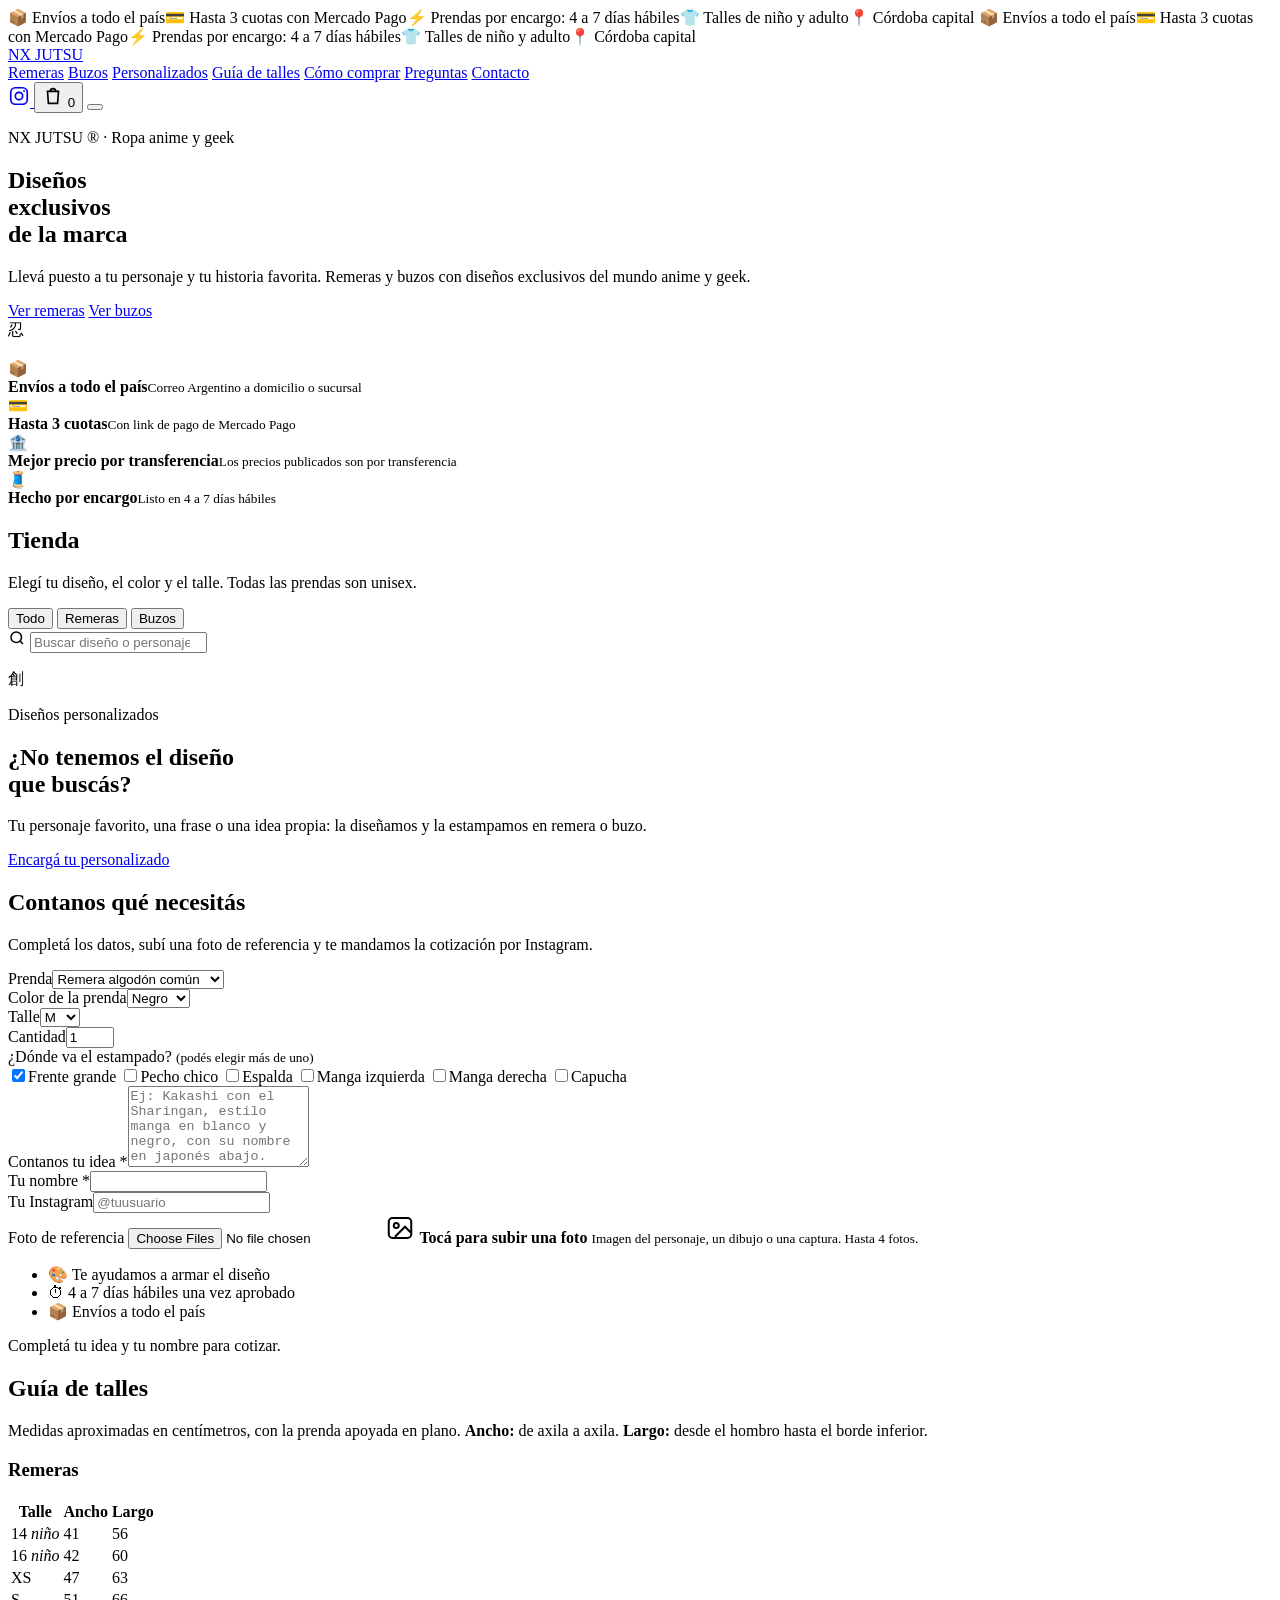
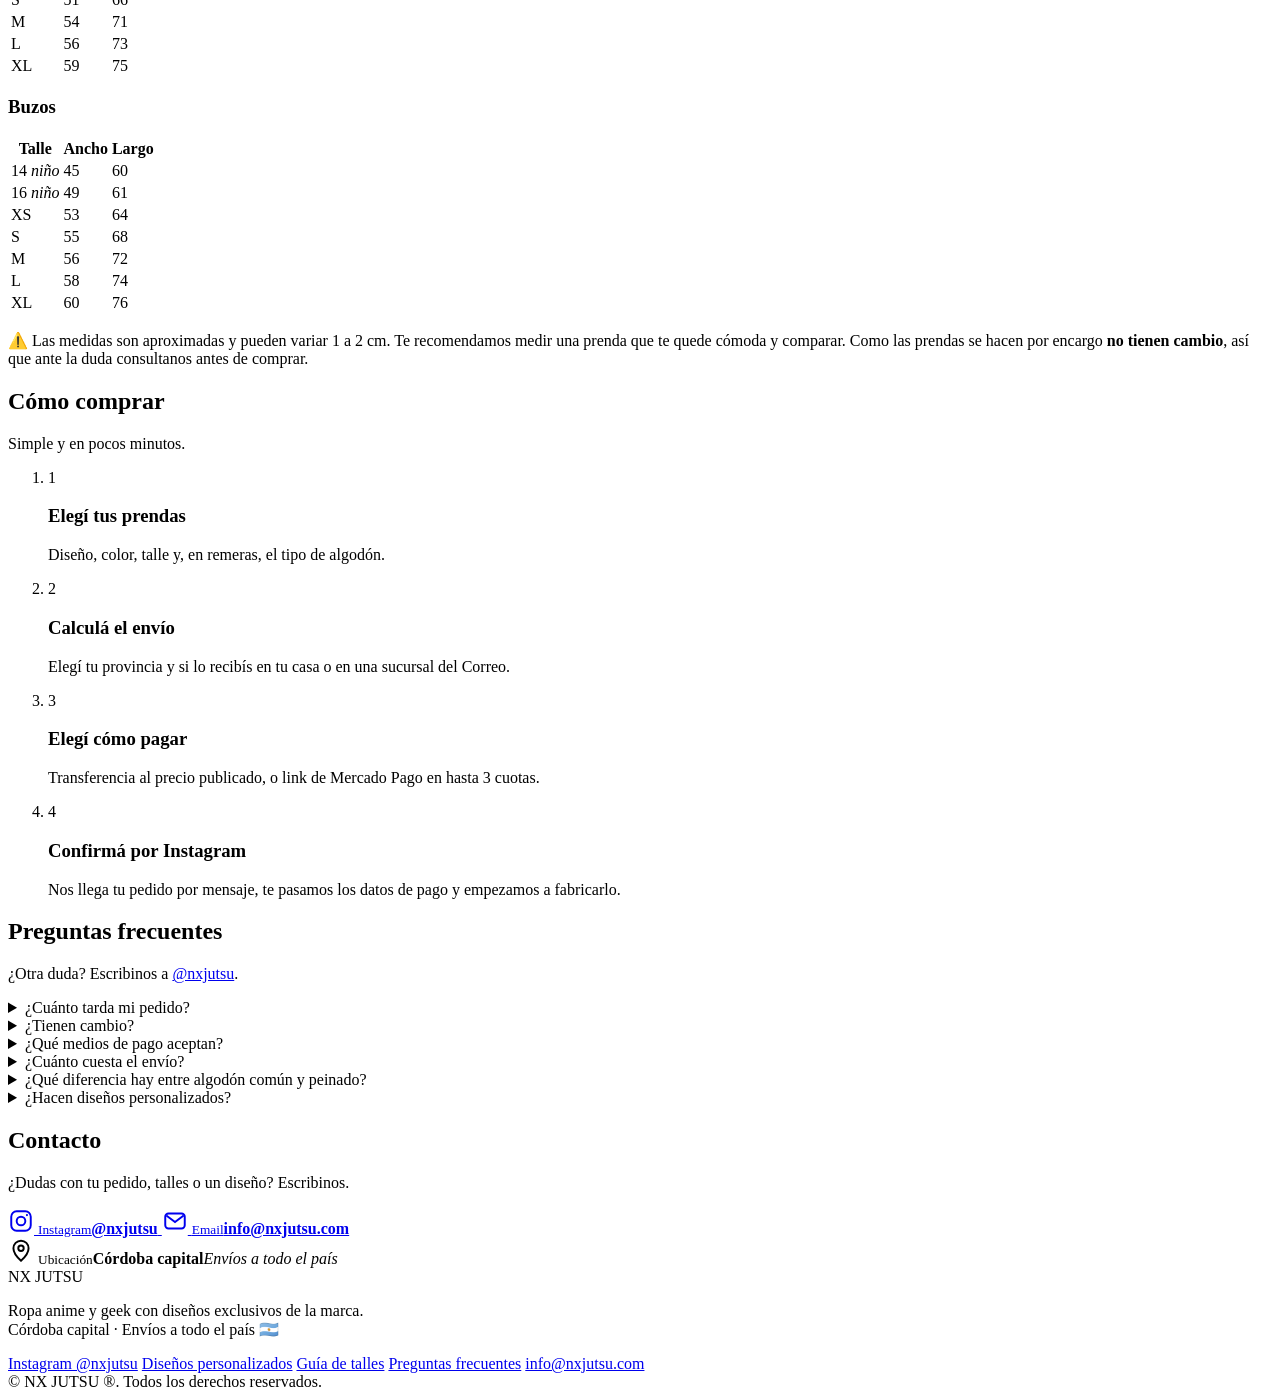
==== index.html @ cd067cf4 "Rename img/index.html to index.html" ====
<!DOCTYPE html>
<html lang="es">
<head>
<meta charset="utf-8">
<meta name="viewport" content="width=device-width, initial-scale=1">
<title>NX JUTSU · Ropa anime y geek | Remeras y buzos con diseños exclusivos</title>
<meta name="description" content="NX JUTSU: remeras y buzos con diseños exclusivos del mundo anime y geek. Envíos a todo el país desde Córdoba. Pagá por transferencia o hasta 3 cuotas con Mercado Pago.">
<meta property="og:title" content="NX JUTSU · Ropa anime y geek">
<meta property="og:description" content="Remeras y buzos con diseños exclusivos del mundo anime y geek. Envíos a todo el país.">
<meta property="og:image" content="img/remera-orochimaru-negro.jpg">
<meta name="theme-color" content="#0b0b0c">
<link rel="icon" href="data:image/svg+xml,%3Csvg xmlns=%22http://www.w3.org/2000/svg%22 viewBox=%220 0 64 64%22%3E%3Ccircle cx=%2232%22 cy=%2232%22 r=%2232%22/%3E%3Ctext x=%2232%22 y=%2241%22 font-family=%22Arial Black,Arial%22 font-weight=%22900%22 font-size=%2224%22 fill=%22white%22 text-anchor=%22middle%22%3ENX%3C/text%3E%3C/svg%3E">
<link rel="preconnect" href="https://fonts.googleapis.com">
<link rel="preconnect" href="https://fonts.gstatic.com" crossorigin>
<link href="https://fonts.googleapis.com/css2?family=Anton&family=Archivo+Black&family=Inter:wght@400;500;600;700&family=Noto+Sans+JP:wght@700&display=swap" rel="stylesheet">
<link rel="stylesheet" href="styles.css">
</head>
<body>

<div class="topbar">
  <div class="marquee"><div class="marquee-track">
    <span>📦 Envíos a todo el país</span><span>💳 Hasta 3 cuotas con Mercado Pago</span><span>⚡ Prendas por encargo: 4 a 7 días hábiles</span><span>👕 Talles de niño y adulto</span><span>📍 Córdoba capital</span>
    <span aria-hidden="true">📦 Envíos a todo el país</span><span aria-hidden="true">💳 Hasta 3 cuotas con Mercado Pago</span><span aria-hidden="true">⚡ Prendas por encargo: 4 a 7 días hábiles</span><span aria-hidden="true">👕 Talles de niño y adulto</span><span aria-hidden="true">📍 Córdoba capital</span>
  </div></div>
</div>

<header class="header" id="top">
  <div class="wrap header-in">
    <a href="#top" class="logo" aria-label="NX JUTSU inicio">NX JUTSU</a>
    <nav class="nav" id="nav">
      <a href="#tienda" data-filter-tipo="remera">Remeras</a>
      <a href="#tienda" data-filter-tipo="buzo">Buzos</a>
      <a href="#personalizado">Personalizados</a>
      <a href="#talles">Guía de talles</a>
      <a href="#como-comprar">Cómo comprar</a>
      <a href="#faq">Preguntas</a>
      <a href="#contacto">Contacto</a>
    </nav>
    <div class="header-actions">
      <a class="icon-btn" href="https://instagram.com/nxjutsu" target="_blank" rel="noopener" aria-label="Instagram">
        <svg viewBox="0 0 24 24" width="22" height="22" fill="none" stroke="currentColor" stroke-width="1.8"><rect x="3" y="3" width="18" height="18" rx="5"/><circle cx="12" cy="12" r="4"/><circle cx="17.5" cy="6.5" r="1" fill="currentColor" stroke="none"/></svg>
      </a>
      <button class="icon-btn cart-btn" id="openCart" aria-label="Abrir carrito">
        <svg viewBox="0 0 24 24" width="22" height="22" fill="none" stroke="currentColor" stroke-width="1.8"><path d="M6 7h12l-1 13H7L6 7z"/><path d="M9 7a3 3 0 0 1 6 0"/></svg>
        <span class="cart-count" id="cartCount">0</span>
      </button>
      <button class="icon-btn burger" id="burger" aria-label="Menú"><span></span><span></span></button>
    </div>
  </div>
</header>

<main>
<section class="hero">
  <div class="wrap hero-in">
    <div class="hero-copy">
      <p class="eyebrow">NX JUTSU ® · Ropa anime y geek</p>
      <h1>Diseños<br>exclusivos<br><span class="accent">de la marca</span></h1>
      <p class="lead">Llevá puesto a tu personaje y tu historia favorita. Remeras y buzos con diseños exclusivos del mundo anime y geek.</p>
      <div class="hero-cta">
        <a href="#tienda" class="btn btn-primary" data-filter-tipo="remera">Ver remeras</a>
        <a href="#tienda" class="btn btn-ghost" data-filter-tipo="buzo">Ver buzos</a>
      </div>
    </div>
    <div class="hero-art" aria-hidden="true">
      <div class="kanji">忍</div>
      <img class="h1" src="img/remera-n-y-j-negro.jpg" alt="">
      <img class="h2" src="img/buzo-akatsuki-blanco.jpg" alt="">
      <img class="h3" src="img/remera-gengar-02-negro.jpg" alt="">
    </div>
  </div>
</section>

<section class="perks">
  <div class="wrap perks-in">
    <div class="perk"><span class="perk-ic">📦</span><div><strong>Envíos a todo el país</strong><small>Correo Argentino a domicilio o sucursal</small></div></div>
    <div class="perk"><span class="perk-ic">💳</span><div><strong>Hasta 3 cuotas</strong><small>Con link de pago de Mercado Pago</small></div></div>
    <div class="perk"><span class="perk-ic">🏦</span><div><strong>Mejor precio por transferencia</strong><small>Los precios publicados son por transferencia</small></div></div>
    <div class="perk"><span class="perk-ic">🧵</span><div><strong>Hecho por encargo</strong><small>Listo en 4 a 7 días hábiles</small></div></div>
  </div>
</section>

<section class="shop" id="tienda">
  <div class="wrap">
    <div class="section-head">
      <h2>Tienda</h2>
      <p>Elegí tu diseño, el color y el talle. Todas las prendas son unisex.</p>
    </div>
    <div class="filters">
      <div class="seg" role="tablist" id="tipoSeg">
        <button class="on" data-tipo="todos">Todo</button>
        <button data-tipo="remera">Remeras</button>
        <button data-tipo="buzo">Buzos</button>
      </div>
      <label class="search">
        <svg viewBox="0 0 24 24" width="18" height="18" fill="none" stroke="currentColor" stroke-width="2"><circle cx="11" cy="11" r="7"/><path d="M20 20l-3.5-3.5"/></svg>
        <input id="search" type="search" placeholder="Buscar diseño o personaje…" autocomplete="off">
      </label>
    </div>
    <div class="chips" id="animeChips"></div>
    <p class="result-count" id="resultCount"></p>
    <div class="grid" id="grid"></div>
    <p class="empty" id="empty" hidden>No encontramos diseños con esa búsqueda. ¿Tenés una idea? Escribinos por Instagram y lo charlamos.</p>
  </div>
</section>

<section class="custom-cta" id="encarga">
  <div class="wrap">
    <div class="cta-banner">
      <div class="cta-kanji" aria-hidden="true">創</div>
      <div class="cta-copy">
        <p class="eyebrow">Diseños personalizados</p>
        <h2>¿No tenemos el diseño<br>que buscás?</h2>
        <p>Tu personaje favorito, una frase o una idea propia: la diseñamos y la estampamos en remera o buzo.</p>
      </div>
      <a href="#personalizado" class="btn btn-primary btn-lg">Encargá tu personalizado</a>
    </div>
  </div>
</section>

<section class="custom-sec" id="personalizado">
  <div class="wrap">
    <div class="section-head">
      <h2>Contanos qué necesitás</h2>
      <p>Completá los datos, subí una foto de referencia y te mandamos la cotización por Instagram.</p>
    </div>
    <form class="custom-card" id="customForm" novalidate>
      <div class="custom-grid">
        <div class="custom-col">
          <div class="field two">
            <div><label for="cPrenda">Prenda</label><select id="cPrenda"><option>Remera algodón común</option><option>Remera algodón peinado</option><option>Buzo algodón</option></select></div>
            <div><label for="cColor">Color de la prenda</label><select id="cColor"><option>Negro</option><option>Blanco</option></select></div>
          </div>
          <div class="field two">
            <div><label for="cTalle">Talle</label><select id="cTalle"><option>14</option><option>16</option><option>XS</option><option>S</option><option selected>M</option><option>L</option><option>XL</option></select></div>
            <div><label for="cCant">Cantidad</label><input id="cCant" type="number" min="1" max="50" value="1" inputmode="numeric"></div>
          </div>
          <div class="field"><span class="field-label">¿Dónde va el estampado? <small>(podés elegir más de uno)</small></span>
            <div class="lugares" id="cLugares">
              <label class="lugar"><input type="checkbox" value="Frente grande" checked><span>Frente grande</span></label>
              <label class="lugar"><input type="checkbox" value="Pecho chico"><span>Pecho chico</span></label>
              <label class="lugar"><input type="checkbox" value="Espalda"><span>Espalda</span></label>
              <label class="lugar"><input type="checkbox" value="Manga izquierda"><span>Manga izquierda</span></label>
              <label class="lugar"><input type="checkbox" value="Manga derecha"><span>Manga derecha</span></label>
              <label class="lugar"><input type="checkbox" value="Capucha"><span>Capucha</span></label>
            </div>
          </div>
          <div class="field"><label for="cIdea">Contanos tu idea *</label><textarea id="cIdea" rows="5" placeholder="Ej: Kakashi con el Sharingan, estilo manga en blanco y negro, con su nombre en japonés abajo."></textarea></div>
          <div class="field two">
            <div><label for="cNombre">Tu nombre *</label><input id="cNombre" autocomplete="name"></div>
            <div><label for="cIg">Tu Instagram</label><input id="cIg" placeholder="@tuusuario" autocomplete="off"></div>
          </div>
        </div>
        <div class="custom-col">
          <span class="upload-label">Foto de referencia</span>
          <label class="upload" id="uploadBox" for="cFotos">
            <input id="cFotos" type="file" accept="image/*" multiple>
            <span class="upload-ic" aria-hidden="true">
              <svg viewBox="0 0 24 24" width="30" height="30" fill="none" stroke="currentColor" stroke-width="1.6"><rect x="3" y="4" width="18" height="16" rx="3"/><circle cx="9" cy="10" r="2"/><path d="M21 16l-5-5-8 8"/></svg>
            </span>
            <b>Tocá para subir una foto</b>
            <small>Imagen del personaje, un dibujo o una captura. Hasta 4 fotos.</small>
          </label>
          <div class="thumbs" id="cThumbs"></div>
          <ul class="custom-list">
            <li>🎨 Te ayudamos a armar el diseño</li>
            <li>⏱ 4 a 7 días hábiles una vez aprobado</li>
            <li>📦 Envíos a todo el país</li>
          </ul>
        </div>
      </div>
      <div class="custom-foot">
        <p class="custom-hint" id="cHint">Completá tu idea y tu nombre para cotizar.</p>
        <button class="btn btn-primary btn-lg" type="submit" id="cCotizar" hidden>Cotizar por Instagram</button>
      </div>
      <div class="custom-done" id="cDone" hidden>
        <div class="done-ic small">✓</div>
        <div>
          <b>¡Listo! Se abrió el chat de @nxjutsu con tu pedido.</b>
          <p>Si el mensaje no aparece escrito, ya está copiado: mantené apretado el campo de texto y tocá <b>Pegar</b>. <span id="cFotoNote">Después adjuntá tu foto de referencia desde la galería, con el ícono de imagen del chat.</span></p>
          <div class="custom-done-actions">
            <button type="button" class="btn btn-ghost" id="cShare" hidden>Compartir la foto por Instagram</button>
            <button type="button" class="btn btn-ghost" id="cCopy">Copiar el mensaje de nuevo</button>
          </div>
        </div>
      </div>
    </form>
  </div>
</section>

<section class="sizes" id="talles">
  <div class="wrap">
    <div class="section-head">
      <h2>Guía de talles</h2>
      <p>Medidas aproximadas en centímetros, con la prenda apoyada en plano. <strong>Ancho:</strong> de axila a axila. <strong>Largo:</strong> desde el hombro hasta el borde inferior.</p>
    </div>
    <div class="size-cards">
      <article class="size-card">
        <h3>Remeras</h3>
        <table class="size-table">
          <thead><tr><th>Talle</th><th>Ancho</th><th>Largo</th></tr></thead>
          <tbody>
            <tr><td>14 <em>niño</em></td><td>41</td><td>56</td></tr>
            <tr><td>16 <em>niño</em></td><td>42</td><td>60</td></tr>
            <tr><td>XS</td><td>47</td><td>63</td></tr>
            <tr><td>S</td><td>51</td><td>66</td></tr>
            <tr><td>M</td><td>54</td><td>71</td></tr>
            <tr><td>L</td><td>56</td><td>73</td></tr>
            <tr><td>XL</td><td>59</td><td>75</td></tr>
          </tbody>
        </table>
      </article>
      <article class="size-card">
        <h3>Buzos</h3>
        <table class="size-table">
          <thead><tr><th>Talle</th><th>Ancho</th><th>Largo</th></tr></thead>
          <tbody>
            <tr><td>14 <em>niño</em></td><td>45</td><td>60</td></tr>
            <tr><td>16 <em>niño</em></td><td>49</td><td>61</td></tr>
            <tr><td>XS</td><td>53</td><td>64</td></tr>
            <tr><td>S</td><td>55</td><td>68</td></tr>
            <tr><td>M</td><td>56</td><td>72</td></tr>
            <tr><td>L</td><td>58</td><td>74</td></tr>
            <tr><td>XL</td><td>60</td><td>76</td></tr>
          </tbody>
        </table>
      </article>
    </div>
    <p class="note">⚠️ Las medidas son aproximadas y pueden variar 1 a 2 cm. Te recomendamos medir una prenda que te quede cómoda y comparar. Como las prendas se hacen por encargo <strong>no tienen cambio</strong>, así que ante la duda consultanos antes de comprar.</p>
  </div>
</section>

<section class="how" id="como-comprar">
  <div class="wrap">
    <div class="section-head">
      <h2>Cómo comprar</h2>
      <p>Simple y en pocos minutos.</p>
    </div>
    <ol class="steps">
      <li><span>1</span><h3>Elegí tus prendas</h3><p>Diseño, color, talle y, en remeras, el tipo de algodón.</p></li>
      <li><span>2</span><h3>Calculá el envío</h3><p>Elegí tu provincia y si lo recibís en tu casa o en una sucursal del Correo.</p></li>
      <li><span>3</span><h3>Elegí cómo pagar</h3><p>Transferencia al precio publicado, o link de Mercado Pago en hasta 3 cuotas.</p></li>
      <li><span>4</span><h3>Confirmá por Instagram</h3><p>Nos llega tu pedido por mensaje, te pasamos los datos de pago y empezamos a fabricarlo.</p></li>
    </ol>
  </div>
</section>

<section class="faq" id="faq">
  <div class="wrap faq-in">
    <div class="section-head left">
      <h2>Preguntas frecuentes</h2>
      <p>¿Otra duda? Escribinos a <a href="https://instagram.com/nxjutsu" target="_blank" rel="noopener">@nxjutsu</a>.</p>
    </div>
    <div class="faq-list">
      <details><summary>¿Cuánto tarda mi pedido?</summary><p>Todas las prendas se hacen por encargo y demoran entre <strong>4 y 7 días hábiles</strong> desde que se acredita el pago. Después se despachan por Correo Argentino (el tiempo de viaje depende de tu localidad) o las podés retirar en Córdoba capital.</p></details>
      <details><summary>¿Tienen cambio?</summary><p>No. Como cada prenda se fabrica especialmente para vos, <strong>no tienen cambio</strong>. Revisá bien la guía de talles antes de comprar y, si tenés dudas, consultanos.</p></details>
      <details><summary>¿Qué medios de pago aceptan?</summary><p><strong>Transferencia bancaria</strong> al precio publicado, o <strong>tarjeta de crédito o débito con link de pago de Mercado Pago</strong>, en 1, 2 o 3 cuotas con un recargo del <span class="mp-pct">15</span>% (lo ves calculado en el carrito antes de confirmar).</p></details>
      <details><summary>¿Cuánto cuesta el envío?</summary><p>Al finalizar la compra elegís tu provincia y la modalidad (domicilio o sucursal) y te mostramos el costo estimado. Antes de pagar te confirmamos el valor exacto de Correo Argentino. Si estás en Córdoba capital podés retirar sin cargo.</p></details>
      <details><summary>¿Qué diferencia hay entre algodón común y peinado?</summary><p>El algodón peinado tiene una fibra más larga y pareja: es más suave al tacto, más liviano y mantiene mejor la forma con los lavados. El algodón común es más grueso y resistente.</p></details>
      <details><summary>¿Hacen diseños personalizados?</summary><p>¡Sí! Completá el formulario de <a href="#personalizado">diseños personalizados</a> con tu idea y una foto de referencia, y te pasamos la cotización por Instagram.</p></details>
    </div>
  </div>
</section>
<section class="contact" id="contacto">
  <div class="wrap">
    <div class="section-head">
      <h2>Contacto</h2>
      <p>¿Dudas con tu pedido, talles o un diseño? Escribinos.</p>
    </div>
    <div class="contact-cards">
      <a class="contact-card" href="https://instagram.com/nxjutsu" target="_blank" rel="noopener">
        <span class="contact-ic"><svg viewBox="0 0 24 24" width="26" height="26" fill="none" stroke="currentColor" stroke-width="1.8"><rect x="3" y="3" width="18" height="18" rx="5"/><circle cx="12" cy="12" r="4"/><circle cx="17.5" cy="6.5" r="1" fill="currentColor" stroke="none"/></svg></span>
        <span><small>Instagram</small><b>@nxjutsu</b></span>
      </a>
      <a class="contact-card" href="mailto:info@nxjutsu.com">
        <span class="contact-ic"><svg viewBox="0 0 24 24" width="26" height="26" fill="none" stroke="currentColor" stroke-width="1.8"><rect x="3" y="5" width="18" height="14" rx="3"/><path d="M4 7l8 6 8-6"/></svg></span>
        <span><small>Email</small><b>info@nxjutsu.com</b></span>
      </a>
      <div class="contact-card static">
        <span class="contact-ic"><svg viewBox="0 0 24 24" width="26" height="26" fill="none" stroke="currentColor" stroke-width="1.8"><path d="M12 21s-7-6.2-7-11.5A7 7 0 0 1 19 9.5C19 14.8 12 21 12 21z"/><circle cx="12" cy="9.5" r="2.5"/></svg></span>
        <span><small>Ubicación</small><b>Córdoba capital</b><em>Envíos a todo el país</em></span>
      </div>
    </div>
  </div>
</section>
</main>

<footer class="footer">
  <div class="wrap footer-in">
    <div>
      <div class="logo">NX JUTSU</div>
      <p>Ropa anime y geek con diseños exclusivos de la marca.<br>Córdoba capital · Envíos a todo el país 🇦🇷</p>
    </div>
    <div class="footer-links">
      <a href="https://instagram.com/nxjutsu" target="_blank" rel="noopener">Instagram @nxjutsu</a>
      <a href="#personalizado">Diseños personalizados</a>
      <a href="#talles">Guía de talles</a>
      <a href="#faq">Preguntas frecuentes</a>
      <a href="mailto:info@nxjutsu.com">info@nxjutsu.com</a>
    </div>
  </div>
  <div class="wrap footer-bottom">© <span id="year"></span> NX JUTSU ®. Todos los derechos reservados.</div>
</footer>

<!-- Modal producto -->
<div class="overlay" id="productOverlay" hidden>
  <div class="modal product-modal" role="dialog" aria-modal="true" aria-labelledby="pmTitle">
    <button class="close" data-close aria-label="Cerrar">×</button>
    <div class="pm-media"><img id="pmImg" alt=""><div class="pm-views" id="pmViews" hidden><button data-view="espalda">Espalda</button><button data-view="frente">Frente</button></div></div>
    <div class="pm-body">
      <p class="pm-anime" id="pmAnime"></p>
      <h3 id="pmTitle"></h3>
      <p class="pm-price" id="pmPrice"></p>
      <p class="pm-transfer">Precio por transferencia · o hasta 3 cuotas con Mercado Pago</p>

      <div class="opt" id="pmCalidadWrap">
        <span class="opt-label">Tipo de algodón</span>
        <div class="opt-row" id="pmCalidad"></div>
      </div>
      <div class="opt">
        <span class="opt-label">Color: <b id="pmColorName"></b></span>
        <div class="opt-row" id="pmColor"></div>
      </div>
      <div class="opt">
        <span class="opt-label">Talle <a href="#talles" class="link" data-close>Ver guía de talles</a></span>
        <div class="opt-row sizes-row" id="pmTalle"></div>
        <small class="hint">14 y 16 son talles de niño.</small>
      </div>
      <div class="opt qty-wrap">
        <span class="opt-label">Cantidad</span>
        <div class="qty"><button data-q="-1" aria-label="Restar">−</button><input id="pmQty" value="1" inputmode="numeric" aria-label="Cantidad"><button data-q="1" aria-label="Sumar">+</button></div>
      </div>
      <p class="pm-error" id="pmError" hidden>Elegí un talle para continuar.</p>
      <button class="btn btn-primary btn-block" id="pmAdd">Agregar al carrito</button>
      <ul class="pm-notes">
        <li>⏱ Por encargo: demora entre 4 y 7 días hábiles.</li>
        <li>🔁 Al ser por encargo, no tiene cambio.</li>
        <li>📦 Envíos a todo el país.</li>
      </ul>
    </div>
  </div>
</div>

<!-- Carrito / checkout -->
<div class="overlay" id="cartOverlay" hidden>
  <aside class="drawer" role="dialog" aria-modal="true" aria-labelledby="drawerTitle">
    <div class="drawer-head">
      <button class="back" id="stepBack" aria-label="Volver" hidden>←</button>
      <h3 id="drawerTitle">Tu carrito</h3>
      <button class="close" data-close aria-label="Cerrar">×</button>
    </div>
    <div class="stepper" id="stepper" hidden>
      <span data-s="1">Datos</span><span data-s="2">Envío</span><span data-s="3">Pago</span><span data-s="4">Listo</span>
    </div>

    <div class="drawer-body">
      <!-- Paso 0: carrito -->
      <section class="step" data-step="0">
        <div id="cartItems"></div>
        <div class="cart-empty" id="cartEmpty">
          <p>Tu carrito está vacío.</p>
          <button class="btn btn-ghost" data-close>Ver diseños</button>
        </div>
      </section>

      <!-- Paso 1: datos -->
      <section class="step" data-step="1" hidden>
        <form id="formDatos" novalidate>
          <div class="field"><label for="fNombre">Nombre y apellido</label><input id="fNombre" required autocomplete="name"></div>
          <div class="field"><label for="fIg">Tu usuario de Instagram</label><input id="fIg" required placeholder="@tuusuario" autocomplete="off"><small>Te contactamos por ahí para confirmar el pedido.</small></div>
          <div class="field two">
            <div><label for="fDni">DNI</label><input id="fDni" required inputmode="numeric" placeholder="Para el envío"></div>
            <div><label for="fTel">Celular</label><input id="fTel" required inputmode="tel" autocomplete="tel" placeholder="351 1234567"></div>
          </div>
          <div class="field"><label for="fEmail">Email</label><input id="fEmail" type="email" required autocomplete="email"></div>
        </form>
      </section>

      <!-- Paso 2: envío -->
      <section class="step" data-step="2" hidden>
        <form id="formEnvio" novalidate>
          <div class="radio-cards" id="envioModo">
            <label class="rcard"><input type="radio" name="modo" value="domicilio" checked><span><b>Correo Argentino a domicilio</b><small>Te llega a tu casa</small></span><em class="rprice" data-price="domicilio"></em></label>
            <label class="rcard"><input type="radio" name="modo" value="sucursal"><span><b>Correo Argentino a sucursal</b><small>Retirás en la sucursal que elijas</small></span><em class="rprice" data-price="sucursal"></em></label>
            <label class="rcard"><input type="radio" name="modo" value="retiro"><span><b>Retiro en Córdoba capital</b><small>Sin cargo · coordinamos por Instagram</small></span><em class="rprice">Gratis</em></label>
          </div>
          <div id="envioCampos">
            <div class="field two">
              <div><label for="fProv">Provincia</label><select id="fProv" required></select></div>
              <div><label for="fCp">Código postal</label><input id="fCp" required inputmode="numeric" maxlength="8" placeholder="5000"></div>
            </div>
            <div class="field"><label for="fLocalidad">Localidad</label><input id="fLocalidad" required></div>
            <div class="field" id="dirWrap"><label for="fDir">Calle, número, piso/depto</label><input id="fDir" required autocomplete="street-address"></div>
            <div class="field" id="sucWrap" hidden>
              <a class="suc-link" id="sucLink" href="https://www.correoargentino.com.ar/formularios/sucursales" target="_blank" rel="noopener">
                <span class="suc-ic">📍</span>
                <span><b id="sucLinkTxt">Ver sucursales de Correo Argentino</b><small>Se abre en una ventanita encima de esta página.</small></span>
                <span class="suc-arrow">↗</span>
              </a>
              <ol class="suc-steps">
                <li>Elegí la provincia <b id="sucProvTxt">(sin tildes)</b> y tu localidad.</li>
                <li>Marcá solo la casilla <b>“entrega paqueteria e-commerce nacionales”</b>.</li>
                <li>Tocá <b>Buscar</b>, elegí una sucursal y escribila acá abajo.</li>
              </ol>
              <label for="fSuc">Sucursal elegida</label><input id="fSuc" placeholder="Nombre o dirección de la sucursal"><small>Copiá acá el nombre o la dirección de la sucursal que elegiste en el buscador.</small>
            </div>
            <div class="ship-box" id="shipBox"></div>
          </div>
        </form>
      </section>

      <!-- Paso 3: pago -->
      <section class="step" data-step="3" hidden>
        <div class="radio-cards" id="pagoModo">
          <label class="rcard"><input type="radio" name="pago" value="transferencia" checked><span><b>Transferencia bancaria</b><small>Precio publicado, sin recargo</small></span><em class="rprice" id="payTransfer"></em></label>
          <label class="rcard"><input type="radio" name="pago" value="mp"><span><b>Tarjeta con link de Mercado Pago</b><small>Crédito o débito · hasta 3 cuotas · <span class="mp-pct">15</span>% de recargo</small></span><em class="rprice" id="payMp"></em></label>
        </div>
        <div class="cuotas" id="cuotas" hidden></div>
        <div class="field"><label for="fNotas">Comentarios (opcional)</label><textarea id="fNotas" rows="2" placeholder="Algo que tengamos que saber"></textarea></div>
        <label class="check"><input type="checkbox" id="fAcepto"> <span>Entiendo que las prendas son <b>por encargo</b> (4 a 7 días hábiles) y que <b>no tienen cambio</b>.</span></label>
      </section>

      <!-- Paso 4: listo -->
      <section class="step" data-step="4" hidden>
        <div class="done">
          <div class="done-ic">✓</div>
          <h4>¡Pedido armado!</h4>
          <p>Pedido <b id="orderId"></b></p>
          <p class="done-txt">Último paso: tocá el botón y se abre el chat de <b>@nxjutsu</b> con tu pedido escrito. Solo tenés que tocar <b>Enviar</b>. Si no aparece, ya está copiado: mantené apretado el campo de texto y tocá <b>Pegar</b>. Te respondemos con los datos para pagar.</p>
          <a class="btn btn-primary btn-block" id="sendIg" href="https://ig.me/m/nxjutsu" target="_blank" rel="noopener">Enviar pedido a @nxjutsu</a>
          <button class="btn btn-ghost btn-block" id="copyOrder">Copiar el pedido de nuevo</button>
          <pre class="order-text" id="orderText"></pre>
        </div>
      </section>
    </div>

    <div class="drawer-foot" id="drawerFoot">
      <div class="totals" id="totals"></div>
      <p class="pm-error" id="stepError" hidden></p>
      <button class="btn btn-primary btn-block" id="stepNext">Iniciar compra</button>
    </div>
  </aside>
</div>

<div class="toast" id="toast" role="status" aria-live="polite"></div>

<script src="products.js"></script>
<script src="app.js"></script>
</body>
</html>
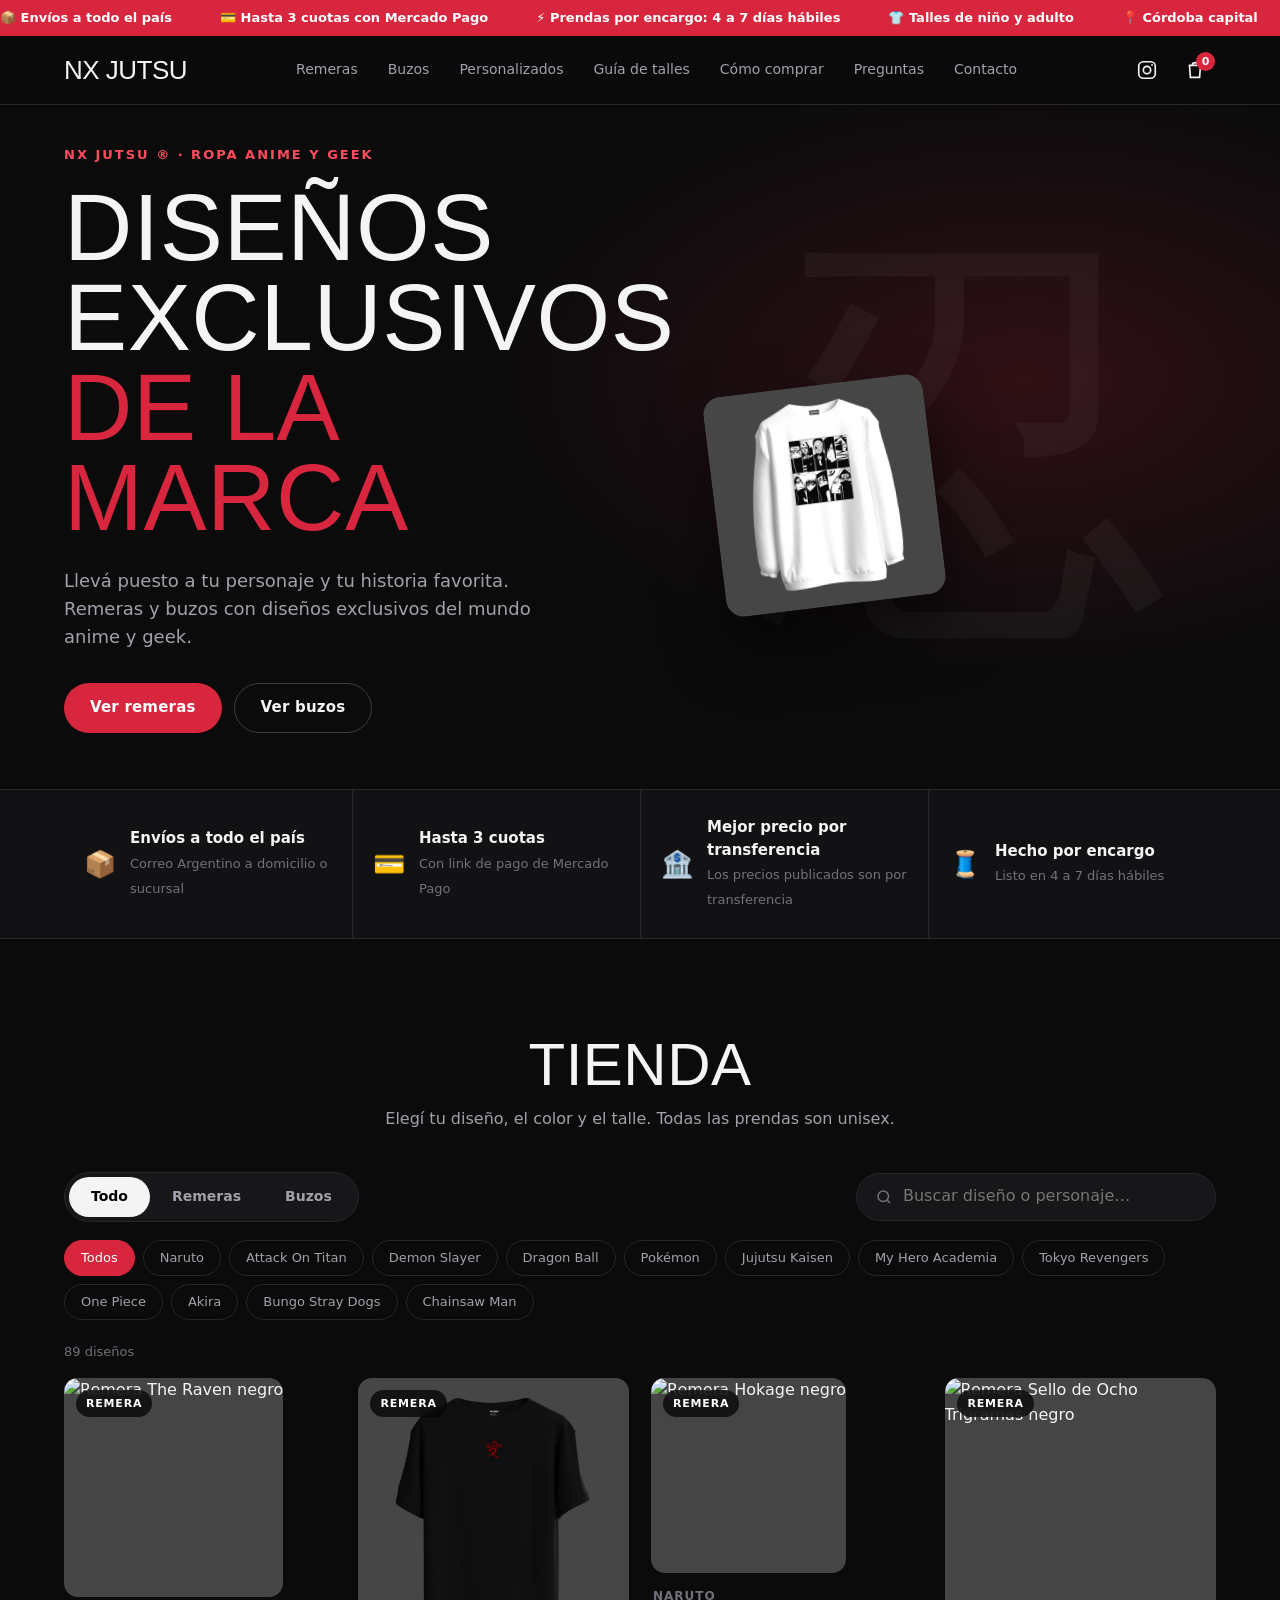
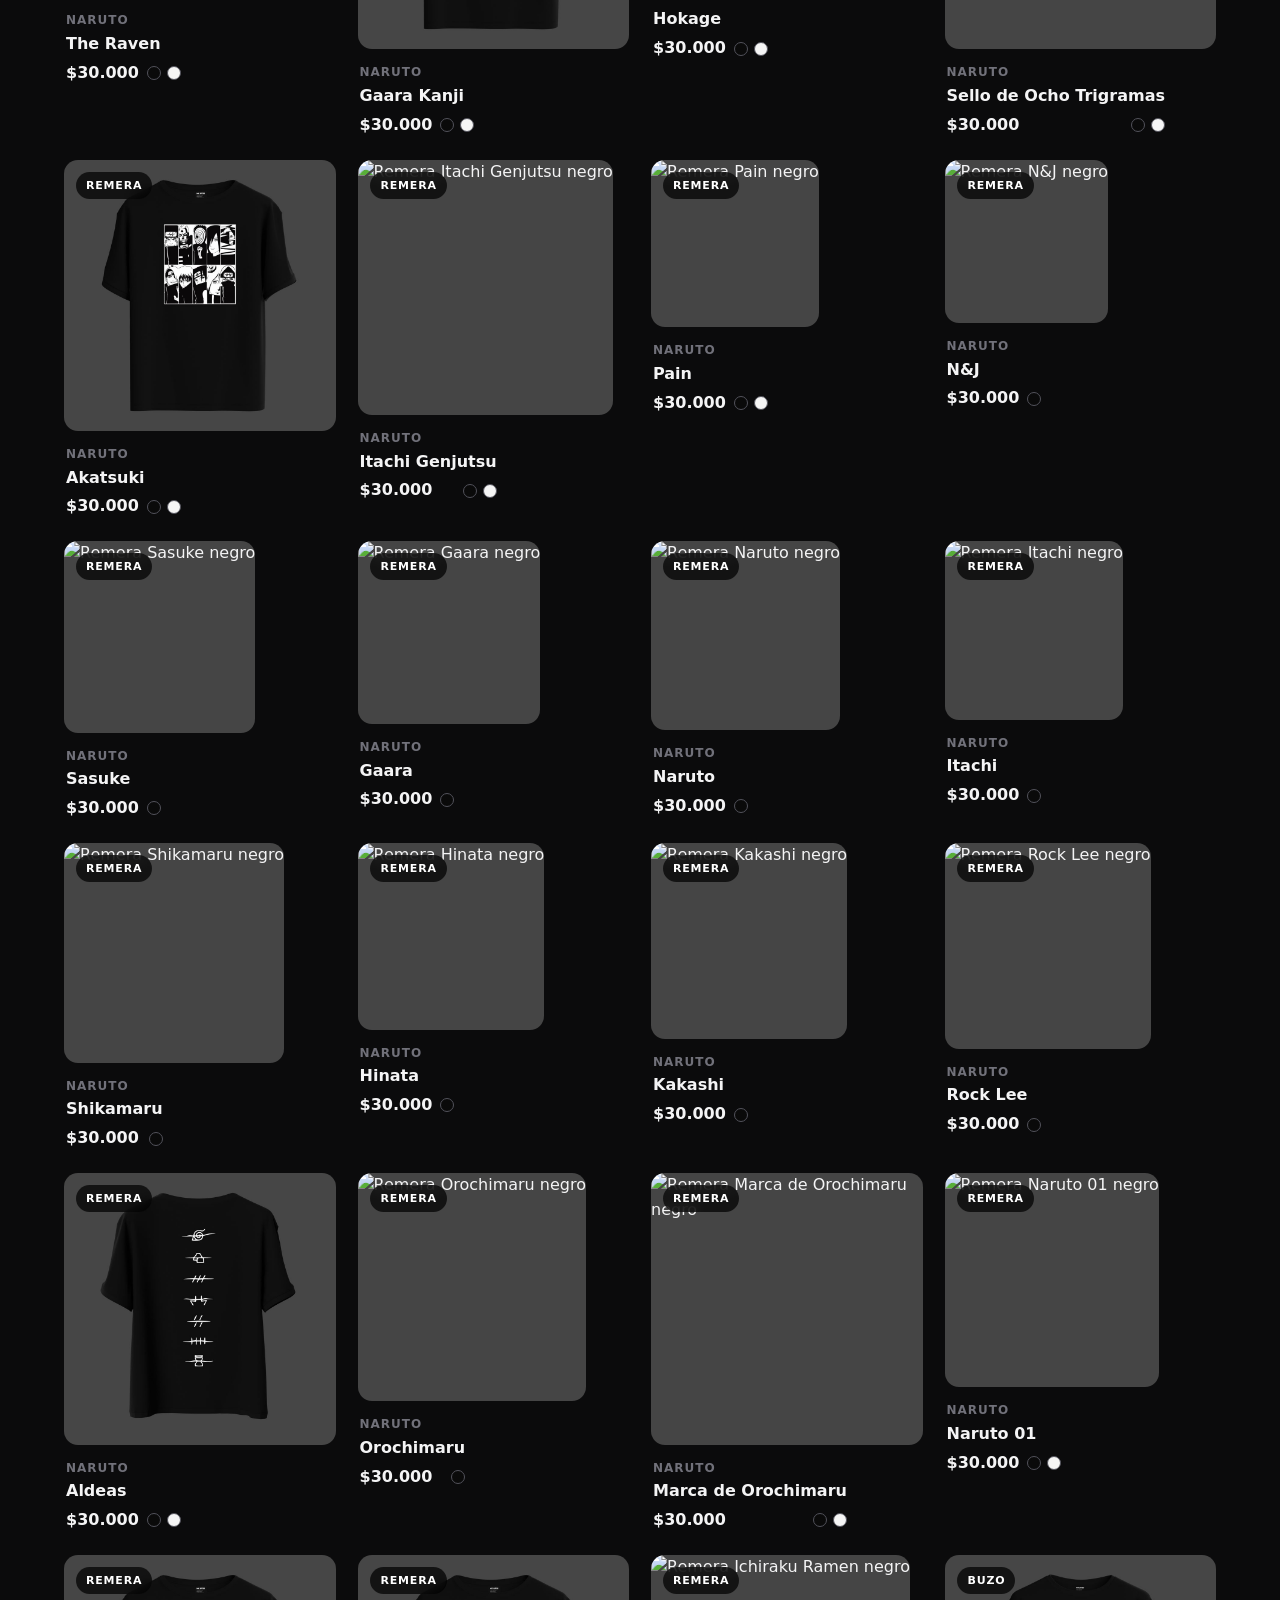
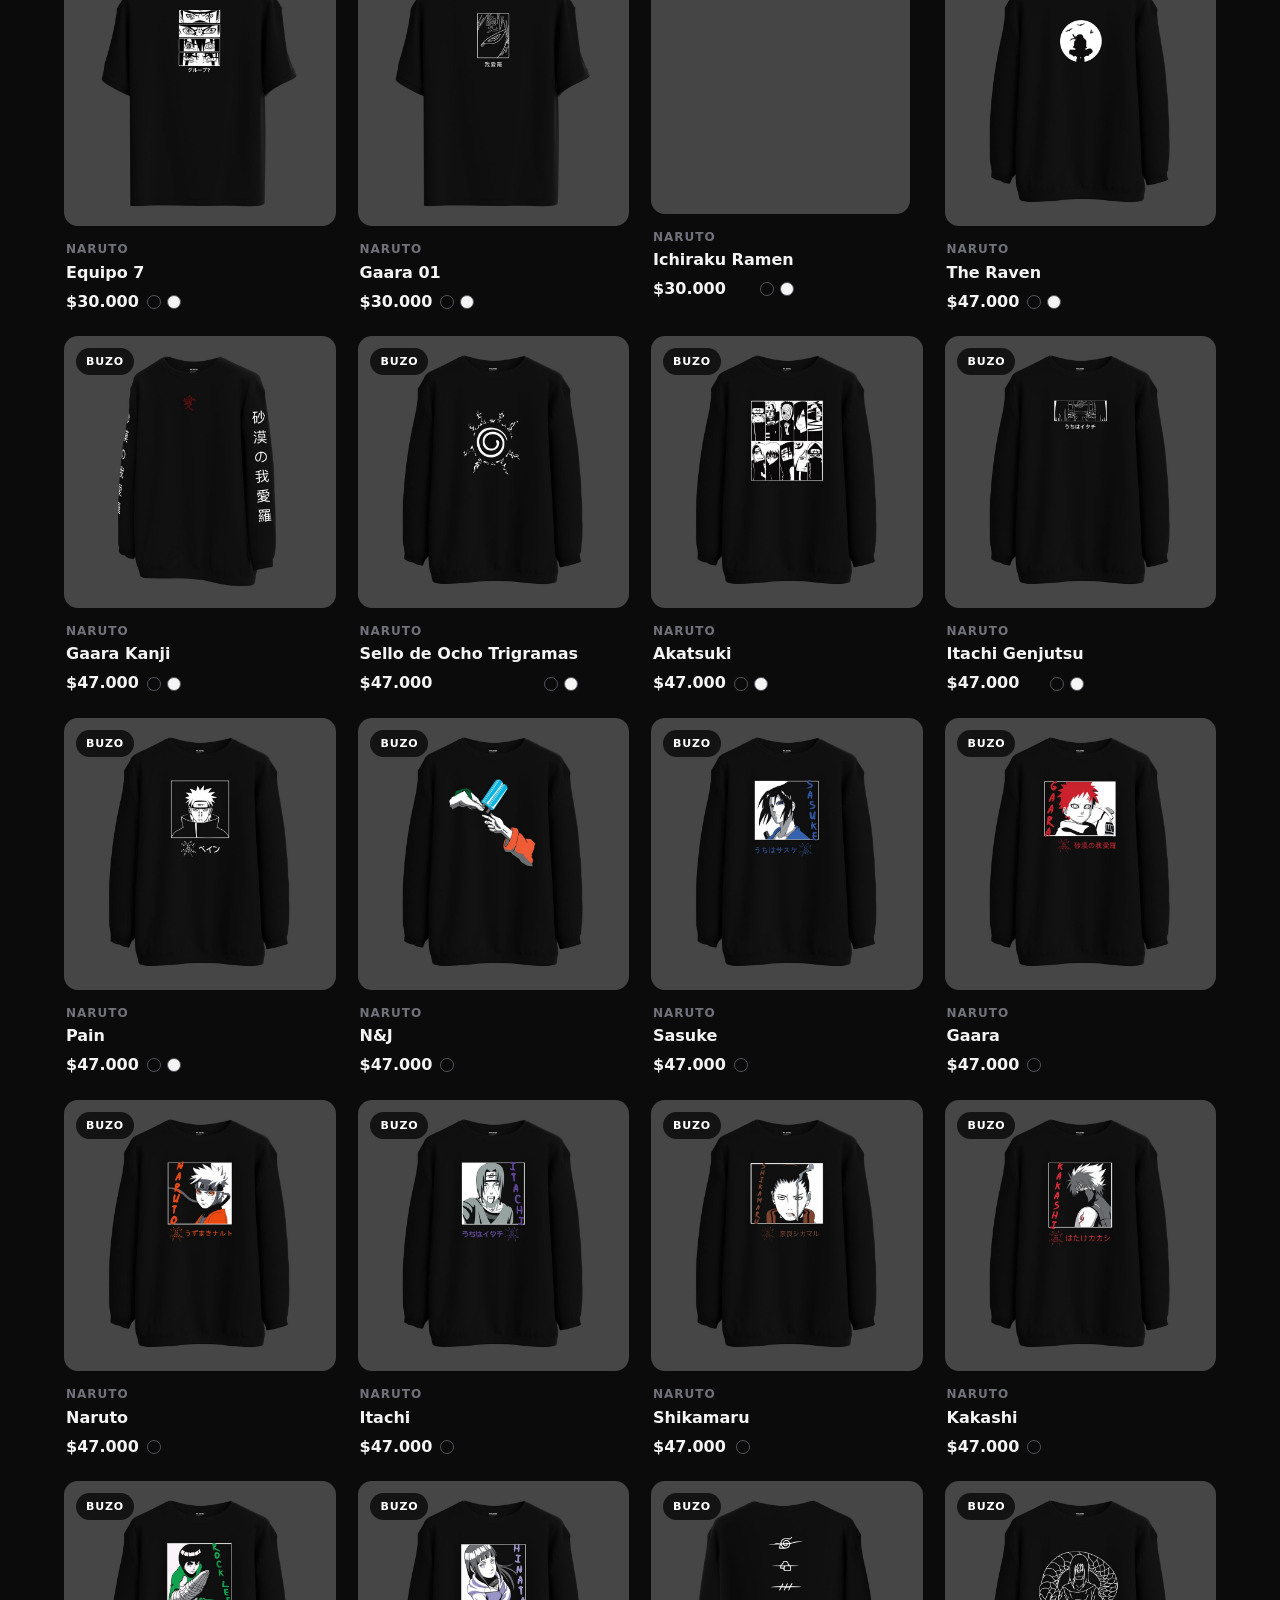
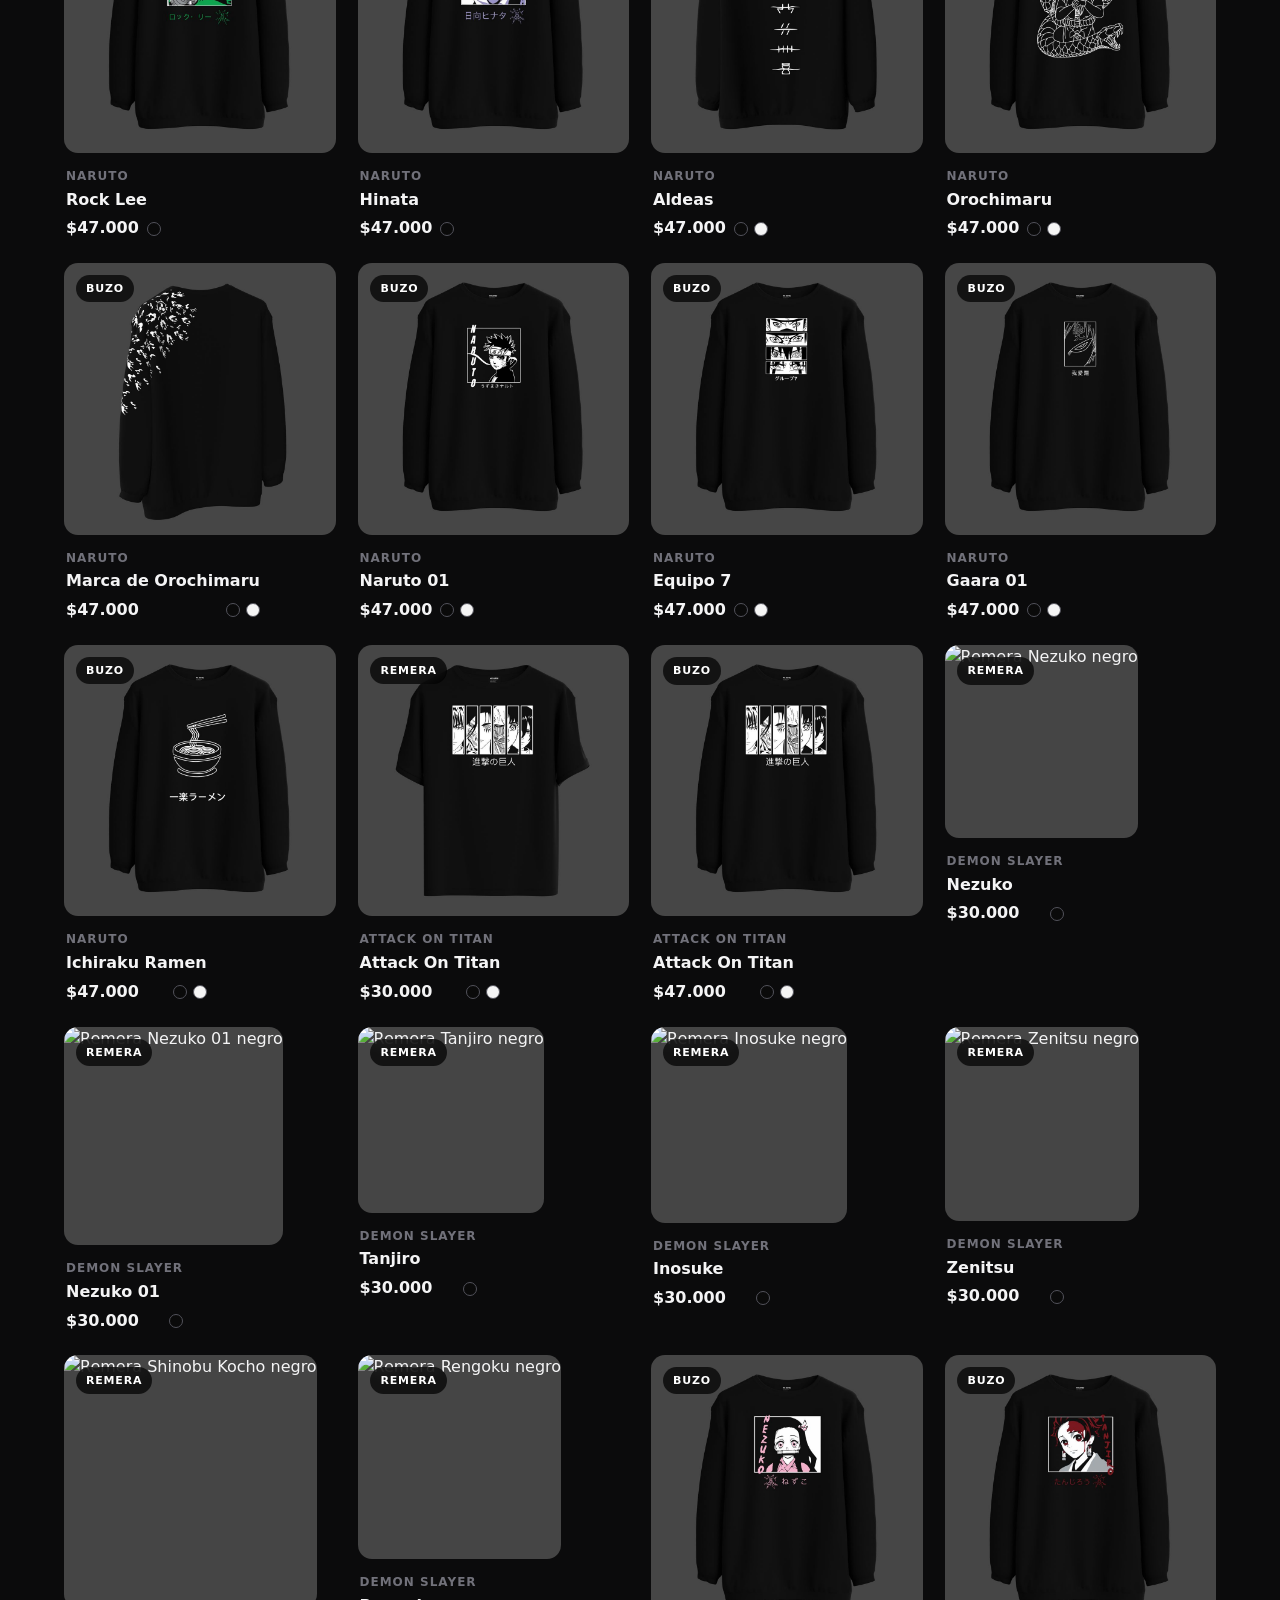
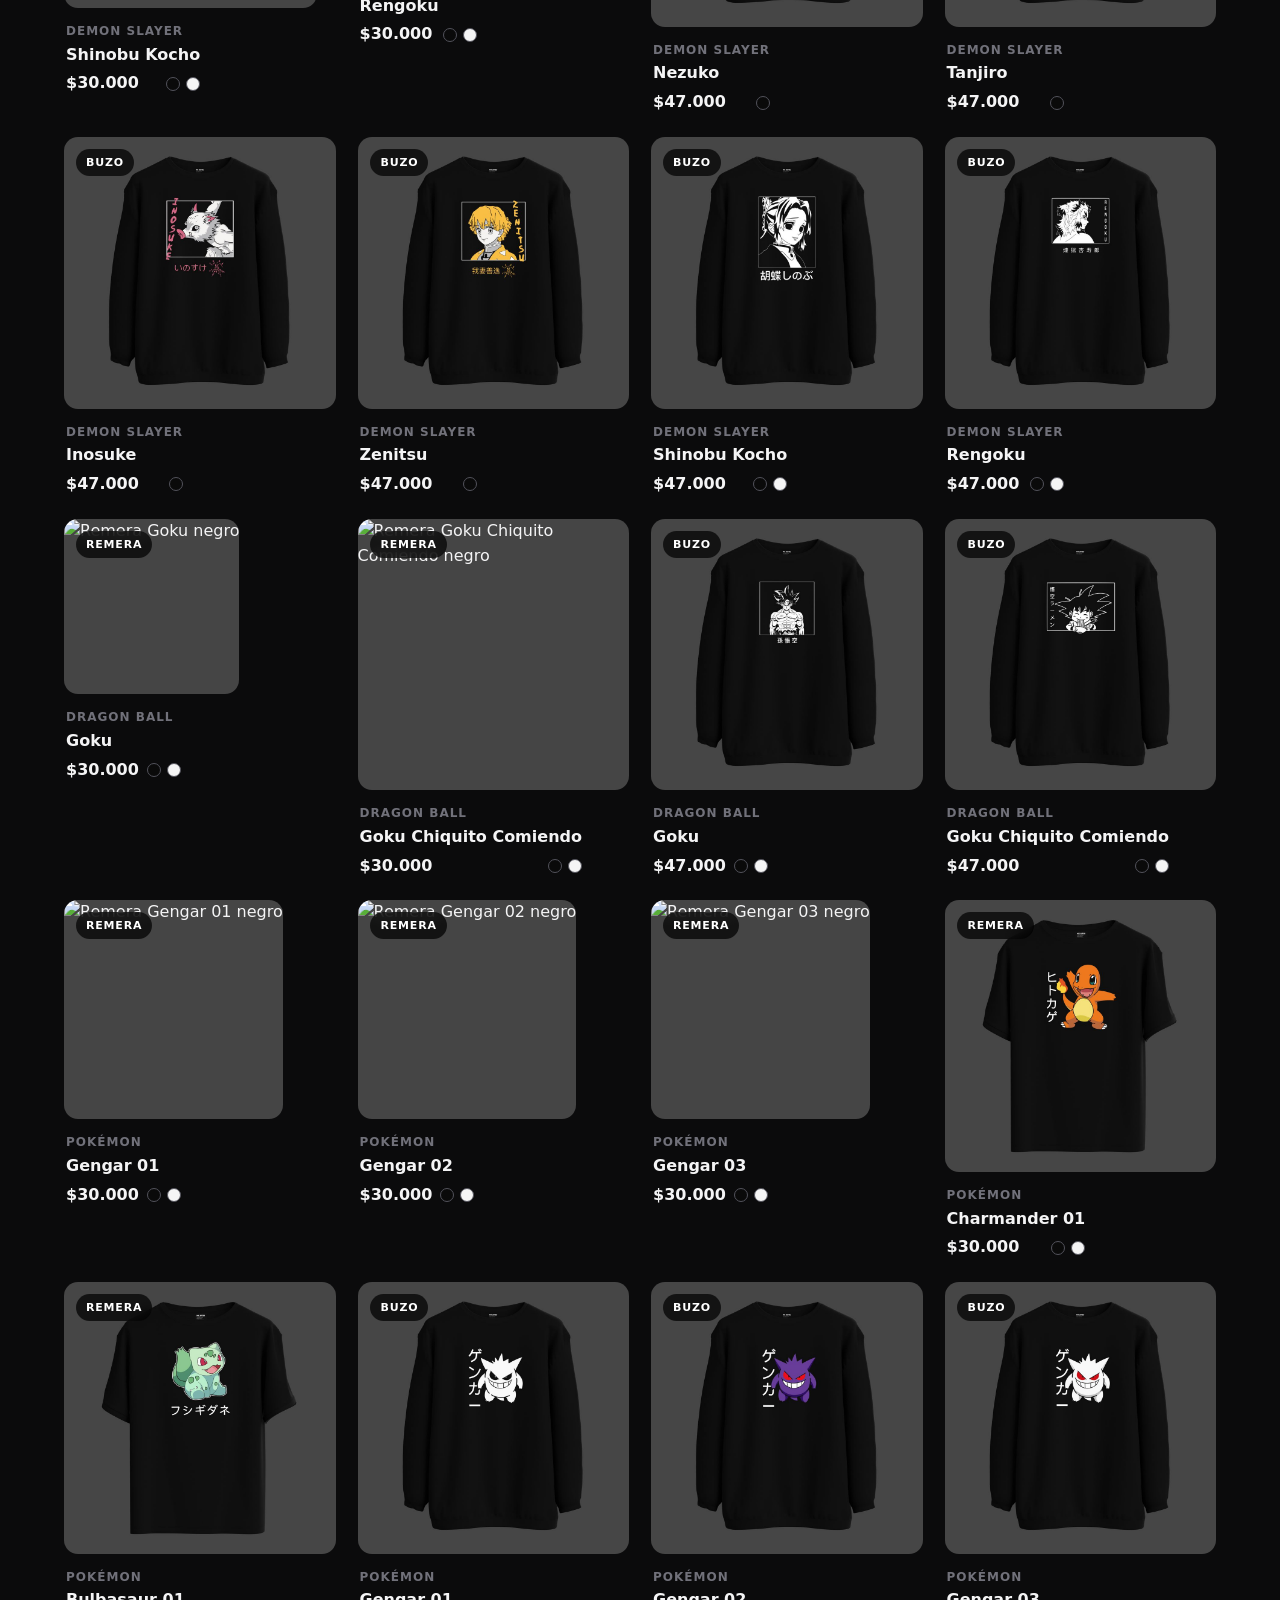
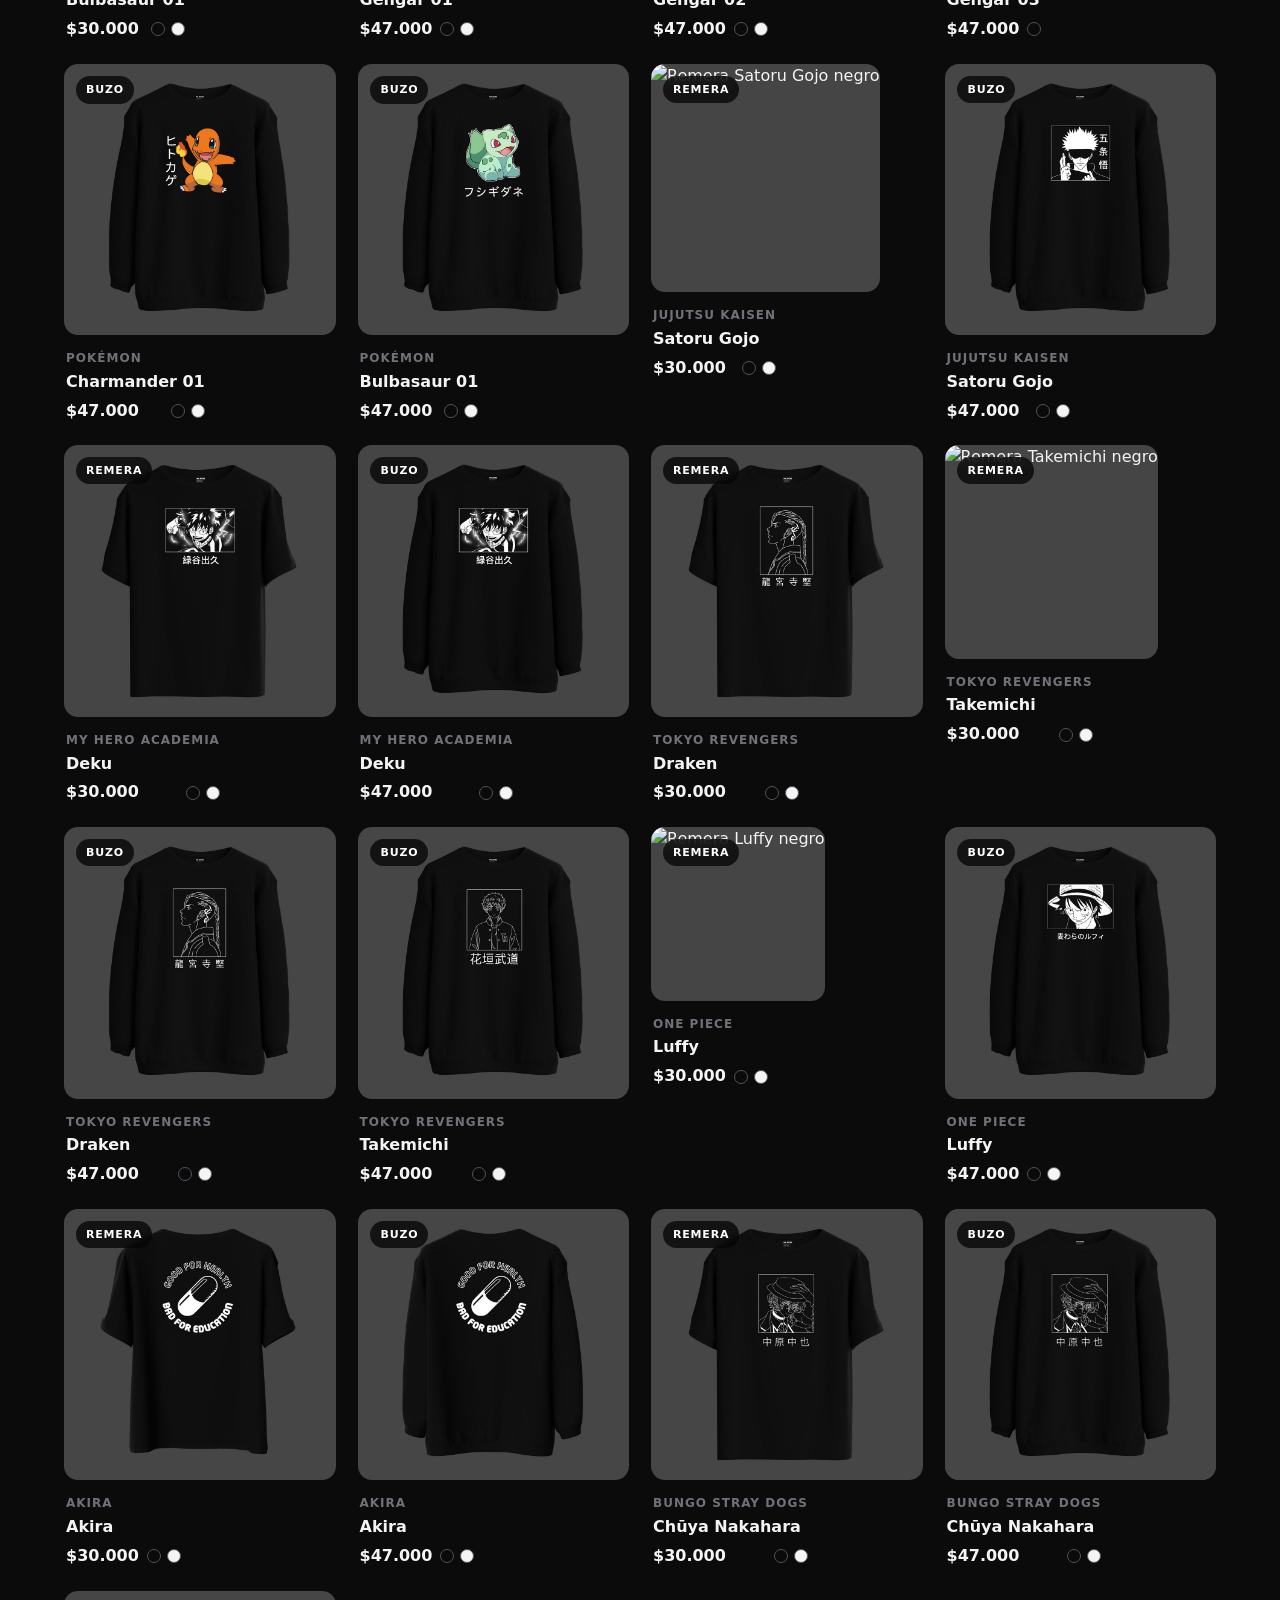
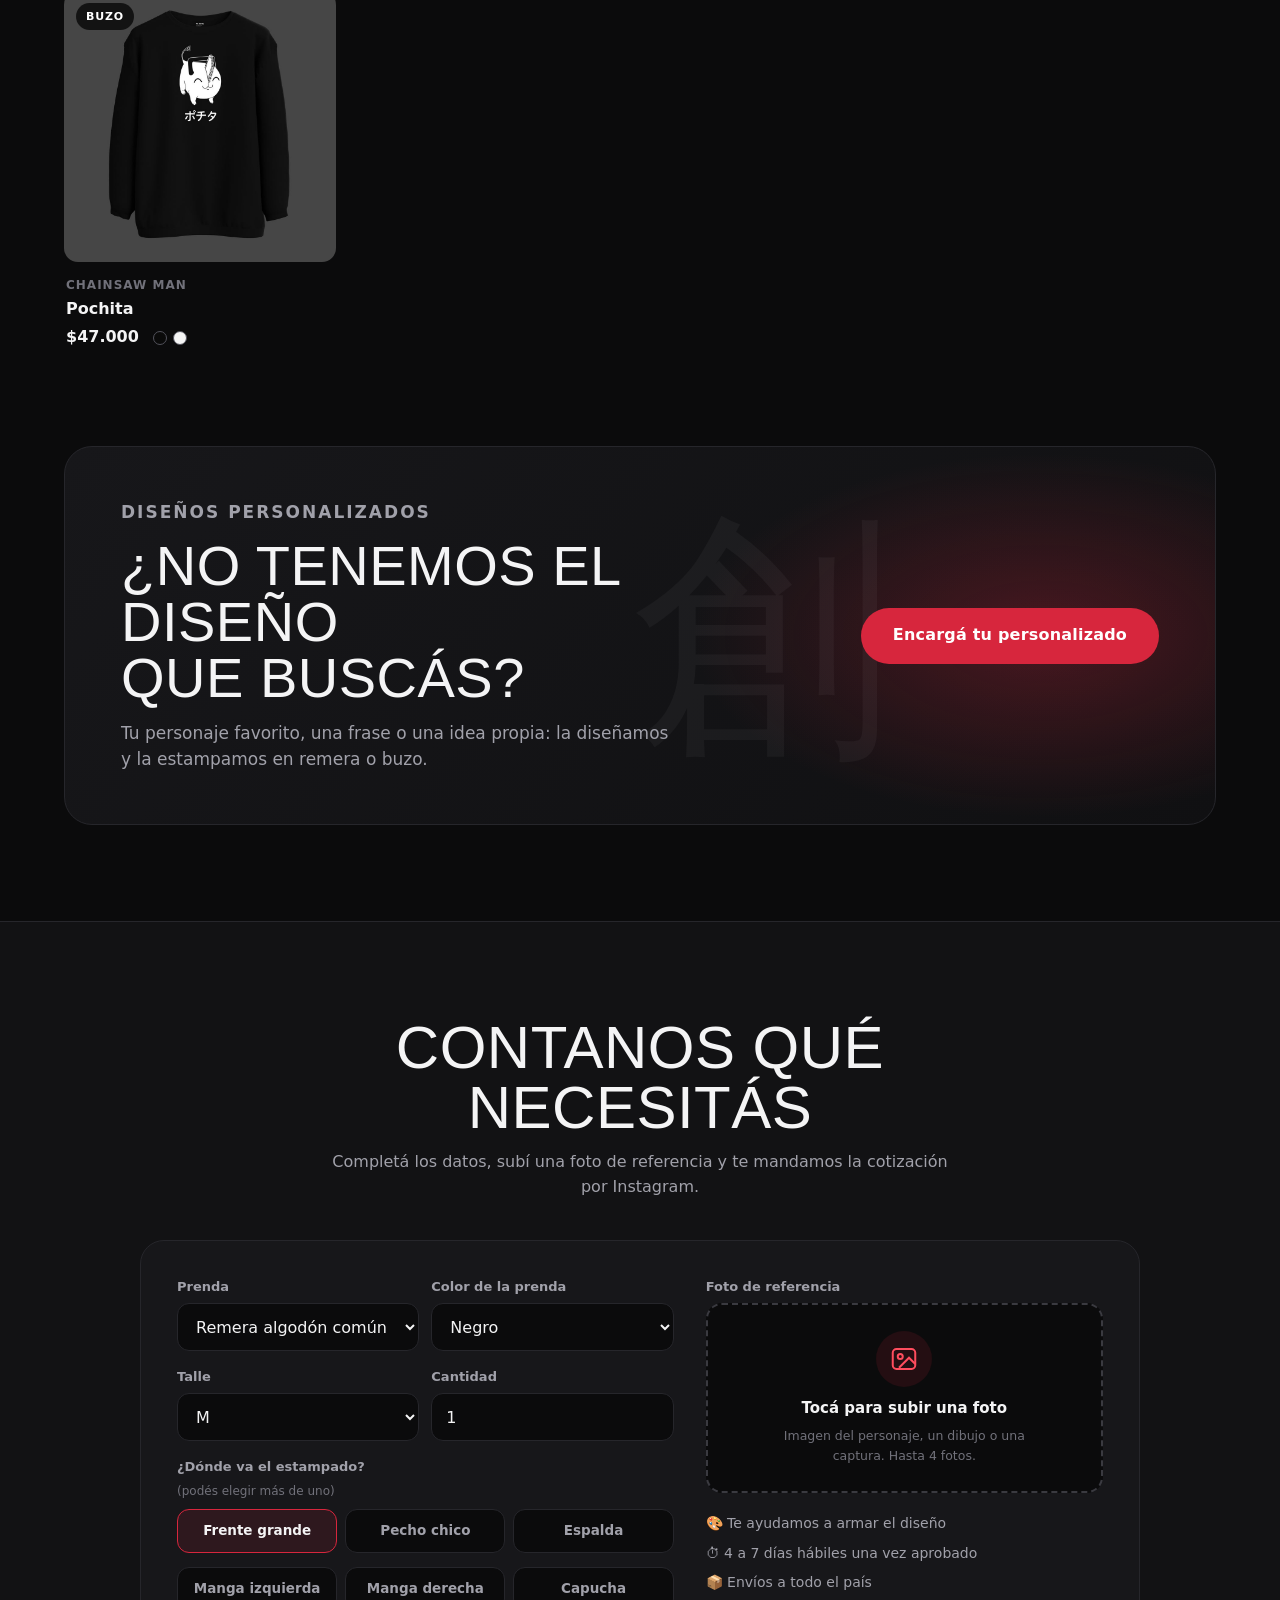
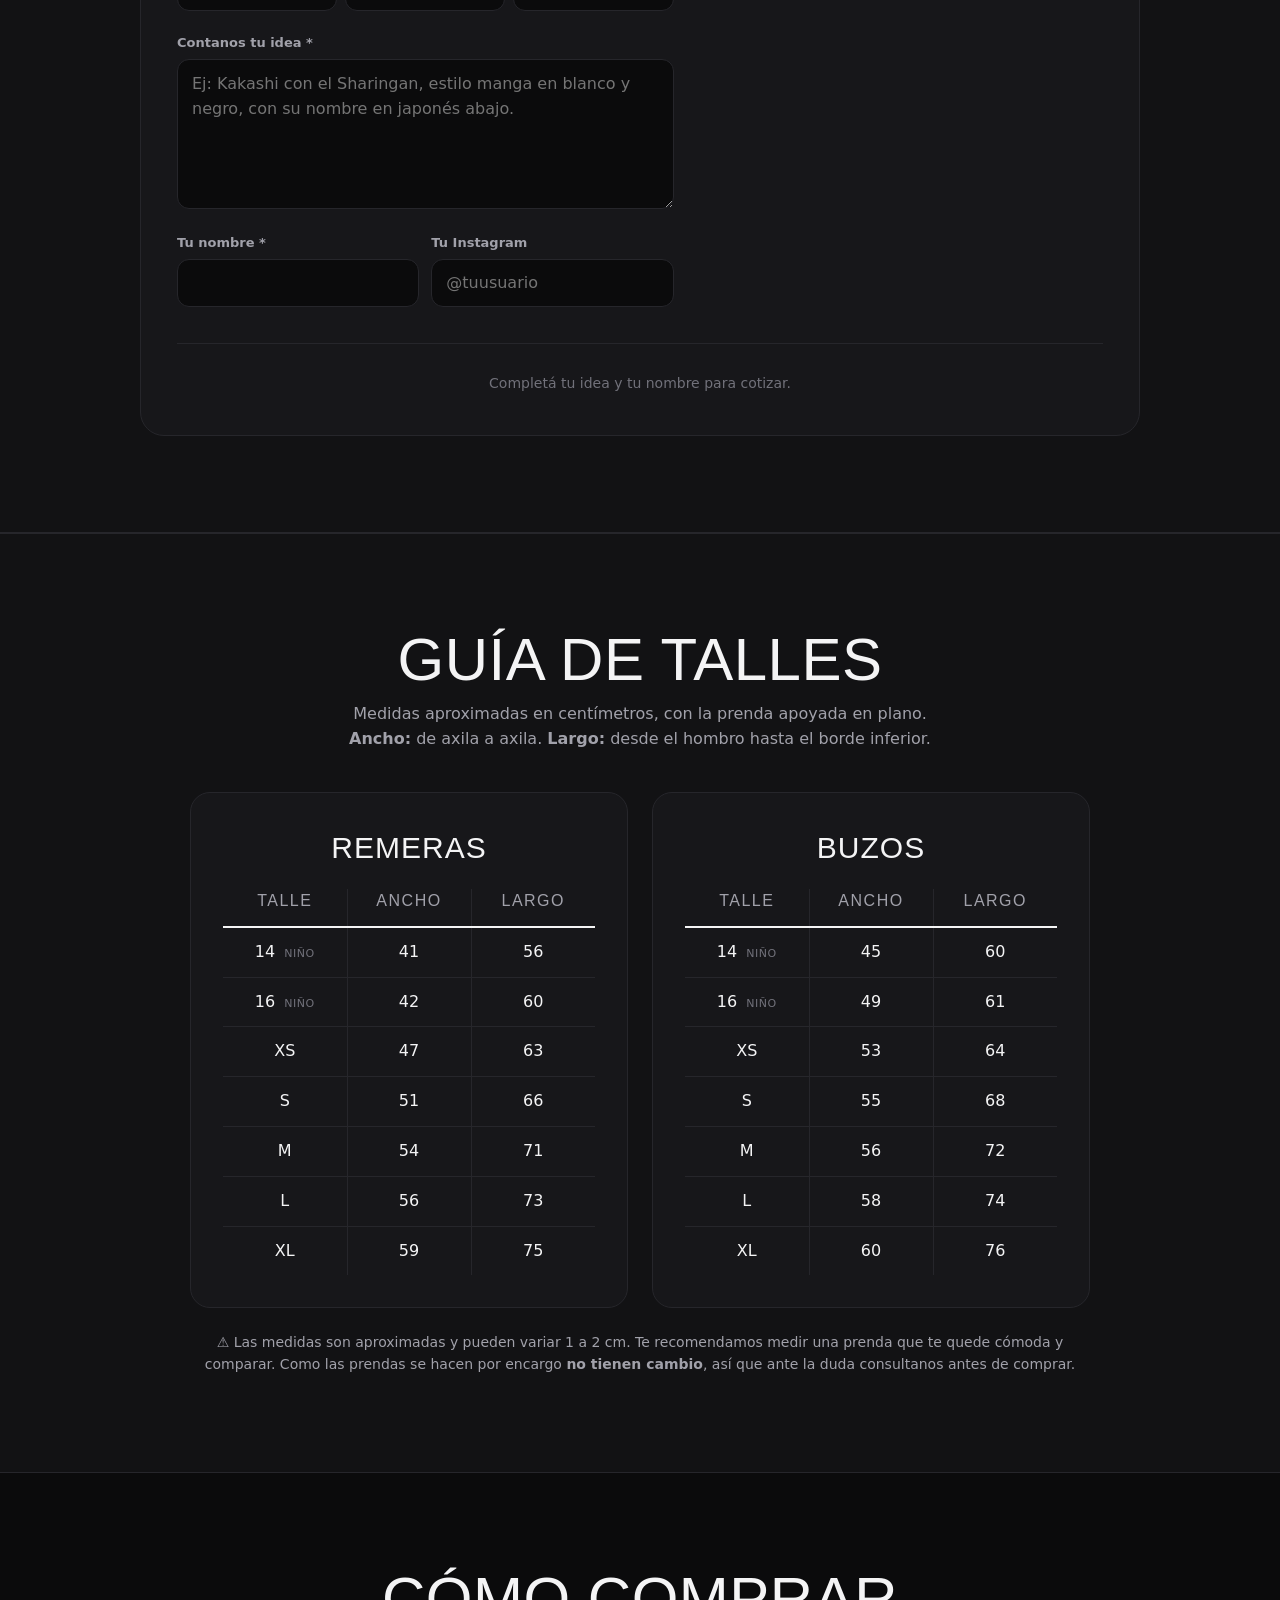
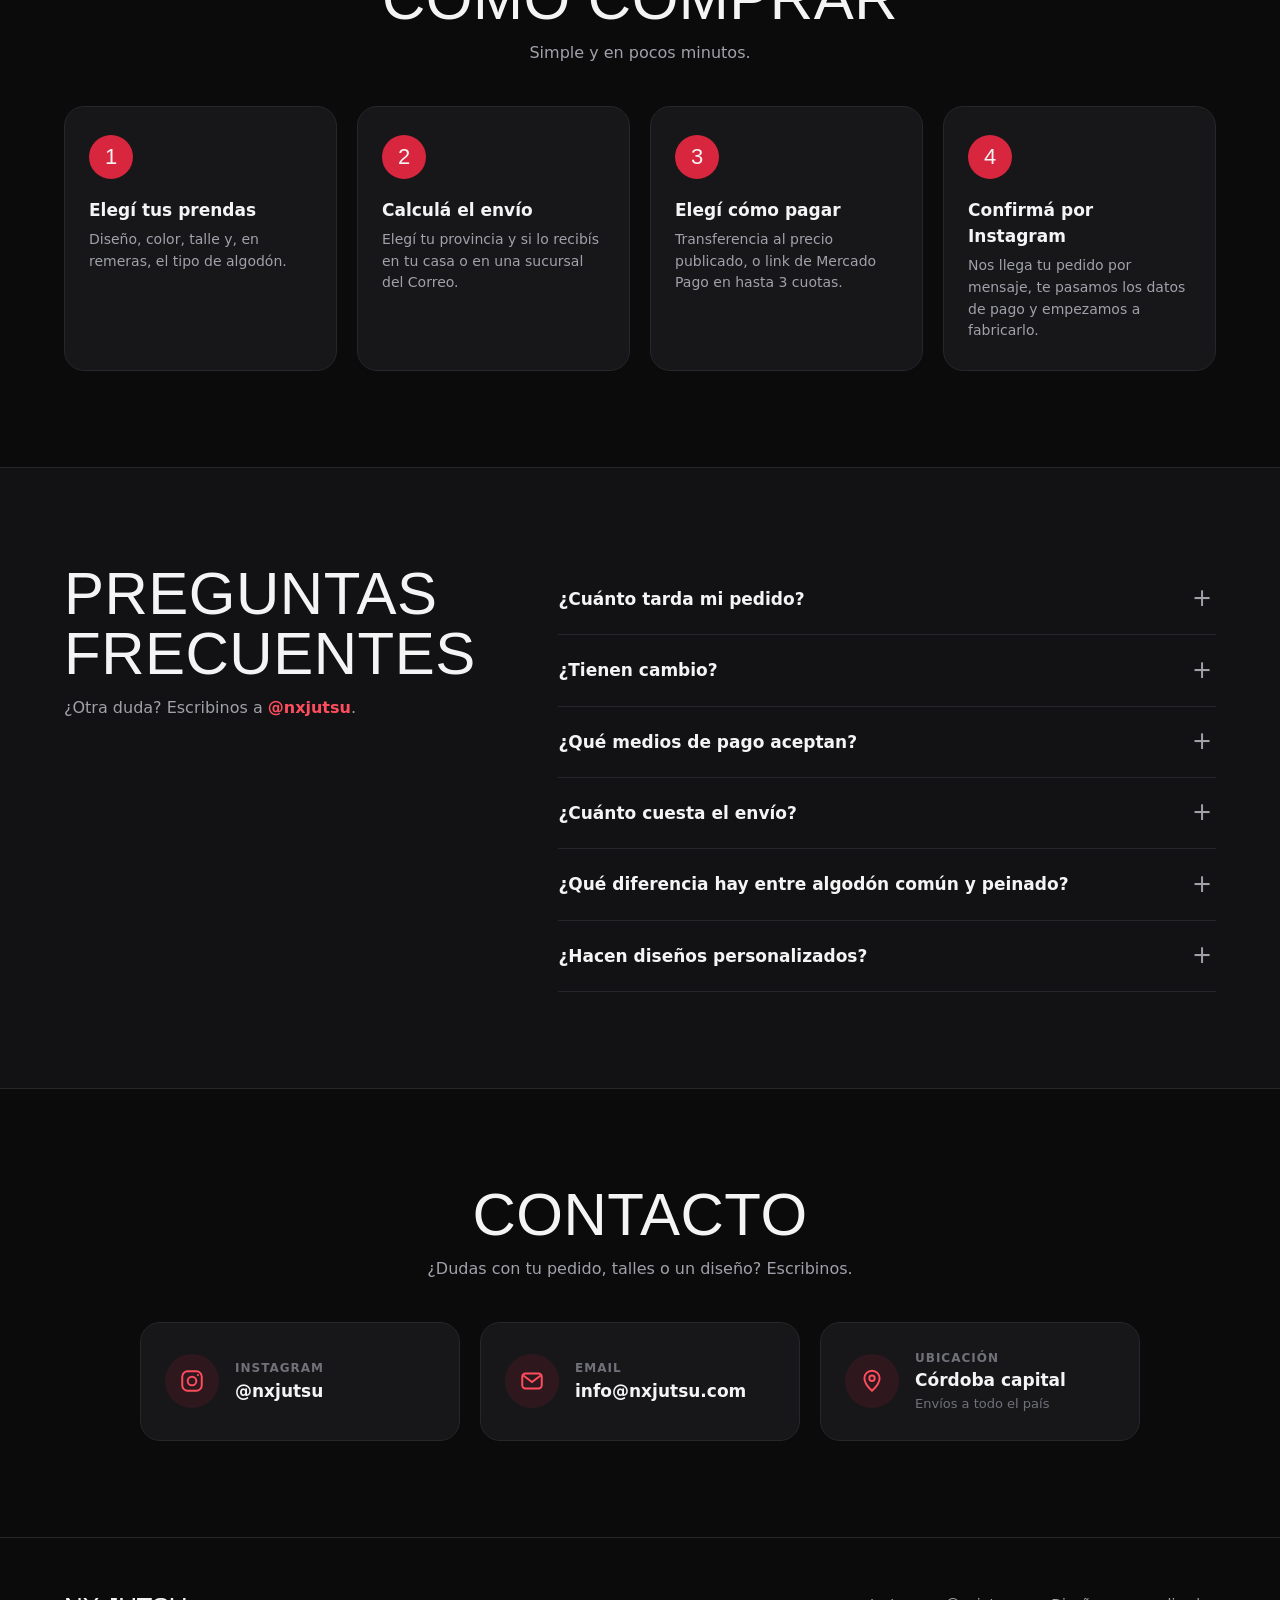
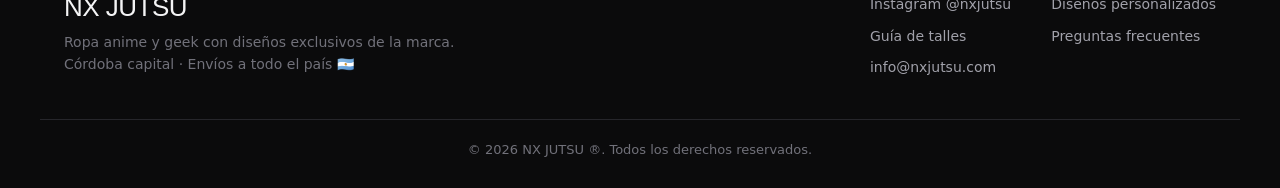
==== commit ccaa70d4: "Update index.html" ====
--- a/index.html
+++ b/index.html
@@ -7,7 +7,7 @@
 <meta name="description" content="NX JUTSU: remeras y buzos con diseños exclusivos del mundo anime y geek. Envíos a todo el país desde Córdoba. Pagá por transferencia o hasta 3 cuotas con Mercado Pago.">
 <meta property="og:title" content="NX JUTSU · Ropa anime y geek">
 <meta property="og:description" content="Remeras y buzos con diseños exclusivos del mundo anime y geek. Envíos a todo el país.">
-<meta property="og:image" content="img/remera-orochimaru-negro.jpg">
+<meta property="og:image" content="remera-orochimaru-negro.jpg">
 <meta name="theme-color" content="#0b0b0c">
 <link rel="icon" href="data:image/svg+xml,%3Csvg xmlns=%22http://www.w3.org/2000/svg%22 viewBox=%220 0 64 64%22%3E%3Ccircle cx=%2232%22 cy=%2232%22 r=%2232%22/%3E%3Ctext x=%2232%22 y=%2241%22 font-family=%22Arial Black,Arial%22 font-weight=%22900%22 font-size=%2224%22 fill=%22white%22 text-anchor=%22middle%22%3ENX%3C/text%3E%3C/svg%3E">
 <link rel="preconnect" href="https://fonts.googleapis.com">
@@ -63,9 +63,9 @@
     </div>
     <div class="hero-art" aria-hidden="true">
       <div class="kanji">忍</div>
-      <img class="h1" src="img/remera-n-y-j-negro.jpg" alt="">
-      <img class="h2" src="img/buzo-akatsuki-blanco.jpg" alt="">
-      <img class="h3" src="img/remera-gengar-02-negro.jpg" alt="">
+      <img class="h1" src="remera-n-y-j-negro.jpg" alt="">
+      <img class="h2" src="buzo-akatsuki-blanco.jpg" alt="">
+      <img class="h3" src="remera-gengar-02-negro.jpg" alt="">
     </div>
   </div>
 </section>
--- a/styles.css
+++ b/styles.css
@@ -0,0 +1,403 @@
+:root{
+  --bg:#0b0b0c; --bg2:#121214; --panel:#17171a; --line:#26262b;
+  --card:#454545; --text:#f4f4f5; --muted:#a1a1aa; --dim:#71717a;
+  --accent:#d7263d; --accent2:#ff4d5e; --ok:#22c55e;
+  --r:14px; --wrap:1200px;
+  --display:'Anton','Impact',sans-serif; --logo:'Archivo Black','Arial Black',sans-serif;
+  --body:'Inter',system-ui,-apple-system,Segoe UI,Roboto,sans-serif;
+}
+*{box-sizing:border-box;margin:0;padding:0}
+html{scroll-padding-top:80px}
+body{background:var(--bg);color:var(--text);font-family:var(--body);font-size:16px;line-height:1.55;-webkit-font-smoothing:antialiased}
+img{display:block;max-width:100%}
+a{color:inherit;text-decoration:none}
+button{font:inherit;color:inherit;background:none;border:0;cursor:pointer}
+input,select,textarea{font:inherit;color:inherit}
+.wrap{max-width:var(--wrap);margin:0 auto;padding:0 24px}
+[hidden]{display:none!important}
+
+/* topbar */
+.topbar{background:var(--accent);color:#fff;font-size:13px;font-weight:600;overflow:hidden;white-space:nowrap}
+.marquee{display:flex}
+.marquee-track{display:flex;gap:48px;padding:8px 0;animation:mq 32s linear infinite;flex-shrink:0;min-width:max-content}
+@keyframes mq{to{transform:translateX(-50%)}}
+
+/* header */
+.header{position:sticky;top:0;z-index:50;background:rgba(11,11,12,.86);backdrop-filter:blur(12px);-webkit-backdrop-filter:blur(12px);border-bottom:1px solid var(--line)}
+.header-in{display:flex;align-items:center;justify-content:space-between;height:68px;gap:24px}
+.logo{font-family:var(--logo);font-size:26px;letter-spacing:-.5px;line-height:1}
+.nav{display:flex;gap:30px;font-size:14px;font-weight:500;color:var(--muted)}
+.nav a:hover{color:var(--text)}
+.header-actions{display:flex;align-items:center;gap:6px}
+.icon-btn{position:relative;width:42px;height:42px;display:grid;place-items:center;border-radius:50%;transition:background .2s}
+.icon-btn:hover{background:var(--panel)}
+.cart-count{position:absolute;top:3px;right:1px;min-width:19px;height:19px;padding:0 5px;border-radius:10px;background:var(--accent);color:#fff;font-size:11px;font-weight:700;display:grid;place-items:center}
+.cart-count.bump{animation:bump .4s}
+@keyframes bump{50%{transform:scale(1.35)}}
+.burger{display:none}
+.burger span{position:absolute;left:11px;right:11px;height:2px;background:currentColor;border-radius:2px;transition:.25s}
+.burger span:first-child{top:16px}.burger span:last-child{top:24px}
+.burger.on span:first-child{top:20px;transform:rotate(45deg)}.burger.on span:last-child{top:20px;transform:rotate(-45deg)}
+
+/* buttons */
+.btn{display:inline-flex;align-items:center;justify-content:center;gap:8px;height:50px;padding:0 26px;border-radius:999px;font-weight:700;font-size:15px;letter-spacing:.2px;transition:transform .15s,background .2s,border-color .2s,opacity .2s}
+.btn:active{transform:scale(.98)}
+.btn-primary{background:var(--accent);color:#fff}
+.btn-primary:hover{background:var(--accent2)}
+.btn-primary:disabled{opacity:.45;cursor:not-allowed}
+.btn-ghost{border:1.5px solid #3a3a40;color:var(--text)}
+.btn-ghost:hover{border-color:var(--text)}
+.btn-block{width:100%}
+.link{color:var(--accent2);font-weight:600;font-size:13px}
+.link:hover{text-decoration:underline}
+
+/* hero */
+.hero{position:relative;overflow:hidden;background:radial-gradient(900px 500px at 80% 40%,rgba(215,38,61,.18),transparent 60%),var(--bg)}
+.hero-in{display:grid;grid-template-columns:1.05fr 1fr;align-items:center;gap:40px;min-height:600px;padding-top:40px;padding-bottom:56px}
+.eyebrow{color:var(--accent2);font-weight:700;font-size:13px;letter-spacing:2px;text-transform:uppercase;margin-bottom:18px}
+.hero h1{font-family:var(--display);font-weight:400;font-size:clamp(52px,7.4vw,96px);line-height:.95;text-transform:uppercase;letter-spacing:.5px}
+.accent{color:var(--accent)}
+.lead{color:var(--muted);font-size:18px;max-width:480px;margin:24px 0 32px}
+.hero-cta{display:flex;gap:12px;flex-wrap:wrap}
+.hero-prices{list-style:none;display:flex;gap:32px;margin-top:40px;padding-top:28px;border-top:1px solid var(--line);flex-wrap:wrap}
+.hero-prices li{display:flex;flex-direction:column}
+.hero-prices strong{font-family:var(--display);font-weight:400;font-size:28px;letter-spacing:.5px}
+.hero-prices span{color:var(--dim);font-size:13px}
+.hero-art{position:relative;height:540px}
+.hero-art img{position:absolute;border-radius:18px;box-shadow:0 30px 60px rgba(0,0,0,.55);object-fit:cover}
+.hero-art .h1{width:62%;left:19%;top:6%;z-index:3}
+.hero-art .h2{width:44%;left:0;top:40%;z-index:2;transform:rotate(-7deg)}
+.hero-art .h3{width:44%;right:0;top:44%;z-index:2;transform:rotate(7deg)}
+.kanji{position:absolute;inset:0;display:grid;place-items:center;font-family:'Noto Sans JP',sans-serif;font-size:420px;line-height:1;color:rgba(255,255,255,.04);user-select:none}
+
+/* perks */
+.perks{border-top:1px solid var(--line);border-bottom:1px solid var(--line);background:var(--bg2)}
+.perks-in{display:grid;grid-template-columns:repeat(4,1fr)}
+.perk{display:flex;align-items:center;gap:14px;padding:26px 20px}
+.perk+.perk{border-left:1px solid var(--line)}
+.perk-ic{font-size:26px;flex-shrink:0}
+.perk strong{display:block;font-size:15px}
+.perk small{color:var(--dim);font-size:13px}
+
+/* sections */
+section.shop,section.sizes,section.how,section.faq{padding:96px 0}
+.section-head{text-align:center;max-width:640px;margin:0 auto 40px}
+.section-head.left{text-align:left;margin:0}
+.section-head h2{font-family:var(--display);font-weight:400;font-size:clamp(40px,5vw,60px);text-transform:uppercase;line-height:1;letter-spacing:.5px;margin-bottom:12px}
+.section-head p{color:var(--muted)}
+.section-head a{color:var(--accent2);font-weight:600}
+
+/* filters */
+.filters{display:flex;justify-content:space-between;align-items:center;gap:16px;flex-wrap:wrap;margin-bottom:18px}
+.seg{display:inline-flex;background:var(--panel);border:1px solid var(--line);border-radius:999px;padding:4px}
+.seg button{height:40px;padding:0 22px;border-radius:999px;font-weight:600;font-size:14px;color:var(--muted);transition:.2s}
+.seg button.on{background:var(--text);color:#000}
+.search{display:flex;align-items:center;gap:10px;height:48px;padding:0 18px;border-radius:999px;background:var(--panel);border:1px solid var(--line);color:var(--dim);width:min(360px,100%)}
+.search:focus-within{border-color:#52525b}
+.search input{flex:1;background:none;border:0;outline:0;color:var(--text);min-width:0}
+.chips{display:flex;gap:8px;flex-wrap:wrap;margin-bottom:22px}
+.chip{height:36px;padding:0 16px;border-radius:999px;border:1px solid var(--line);font-size:13px;font-weight:500;color:var(--muted);transition:.2s;background:transparent}
+.chip:hover{border-color:#52525b;color:var(--text)}
+.chip.on{background:var(--accent);border-color:var(--accent);color:#fff}
+.result-count{color:var(--dim);font-size:13px;margin-bottom:16px}
+
+/* grid */
+.grid{display:grid;grid-template-columns:repeat(4,1fr);gap:22px}
+.card{cursor:pointer;display:flex;flex-direction:column;text-align:left;width:100%}
+.card-media{position:relative;aspect-ratio:1;border-radius:var(--r);overflow:hidden;background:var(--card)}
+.card-media img{width:100%;height:100%;object-fit:cover;transition:transform .5s ease,opacity .35s}
+.card-media img.alt{position:absolute;inset:0;opacity:0}
+.card:hover .card-media img{transform:scale(1.04)}
+.card:hover .card-media img.alt{opacity:1}
+.badge{position:absolute;top:12px;left:12px;background:rgba(0,0,0,.72);backdrop-filter:blur(6px);color:#fff;font-size:11px;font-weight:700;letter-spacing:.8px;text-transform:uppercase;padding:5px 10px;border-radius:999px}
+.card-quick{position:absolute;left:12px;right:12px;bottom:12px;height:42px;border-radius:999px;background:#fff;color:#000;font-weight:700;font-size:14px;display:grid;place-items:center;opacity:0;transform:translateY(8px);transition:.25s}
+.card:hover .card-quick{opacity:1;transform:none}
+.card-info{padding:14px 2px 0}
+.card-anime{font-size:12px;color:var(--dim);text-transform:uppercase;letter-spacing:1px;font-weight:600}
+.card-name{font-weight:700;font-size:16px;margin:2px 0 4px}
+.card-row{display:flex;align-items:center;justify-content:space-between;gap:8px}
+.card-price{font-weight:600;color:var(--text)}
+.card-price small{color:var(--dim);font-weight:500}
+.dots{display:flex;gap:6px}
+.dot{width:14px;height:14px;border-radius:50%;border:1.5px solid #52525b}
+.dot.negro{background:#0a0a0a}.dot.blanco{background:#f5f5f5}
+.empty{text-align:center;color:var(--muted);padding:40px 0}
+
+/* personalizados */
+.btn-lg{height:56px;padding:0 32px;font-size:16px}
+.custom-cta{padding:0 0 96px}
+.cta-banner{position:relative;overflow:hidden;display:flex;align-items:center;justify-content:space-between;gap:32px;padding:52px 56px;border-radius:28px;border:1px solid var(--line);background:radial-gradient(500px 260px at 85% 50%,rgba(215,38,61,.28),transparent 70%),linear-gradient(135deg,#17171a,#101012)}
+.cta-kanji{position:absolute;right:28%;top:50%;transform:translateY(-50%);font-family:'Noto Sans JP',sans-serif;font-size:260px;line-height:1;color:rgba(255,255,255,.04);pointer-events:none;user-select:none}
+.cta-copy{position:relative;max-width:560px}
+.cta-copy .eyebrow{margin-bottom:12px}
+.cta-copy h2{font-family:var(--display);font-weight:400;font-size:clamp(36px,4.6vw,56px);line-height:1;text-transform:uppercase;letter-spacing:.5px;margin-bottom:14px}
+.cta-copy p{color:var(--muted);font-size:17px}
+.cta-banner .btn{position:relative;flex-shrink:0}
+.custom-sec{padding:96px 0;background:var(--bg2);border-top:1px solid var(--line);border-bottom:1px solid var(--line)}
+.custom-card{max-width:1000px;margin:0 auto;background:var(--panel);border:1px solid var(--line);border-radius:24px;padding:36px}
+.custom-grid{display:grid;grid-template-columns:1.25fr 1fr;gap:32px}
+.custom-card .field select{appearance:auto}
+.upload-label{display:block;font-size:13px;font-weight:600;color:var(--muted);margin-bottom:6px}
+.upload{display:flex;flex-direction:column;align-items:center;justify-content:center;text-align:center;gap:6px;min-height:190px;padding:24px;border:2px dashed #3a3a40;border-radius:16px;background:var(--bg);cursor:pointer;transition:.2s}
+.upload:hover{border-color:var(--accent);background:rgba(215,38,61,.05)}
+.upload.has{min-height:120px}
+.upload input{position:absolute;width:1px;height:1px;opacity:0;pointer-events:none}
+.upload-ic{width:56px;height:56px;border-radius:50%;display:grid;place-items:center;background:rgba(215,38,61,.12);color:var(--accent2);margin-bottom:4px}
+.upload b{font-size:15px}
+.upload small{color:var(--dim);font-size:12.5px;max-width:260px}
+.thumbs{display:grid;grid-template-columns:repeat(4,1fr);gap:8px;margin-top:10px}
+.thumbs:empty{display:none}
+.thumb{position:relative;aspect-ratio:1;border-radius:10px;overflow:hidden;background:var(--bg);border:1px solid var(--line)}
+.thumb img{width:100%;height:100%;object-fit:cover}
+.thumb button{position:absolute;top:4px;right:4px;width:24px;height:24px;border-radius:50%;background:rgba(0,0,0,.75);color:#fff;font-size:16px;line-height:1;display:grid;place-items:center}
+.custom-list{list-style:none;display:grid;gap:8px;margin-top:20px;color:var(--muted);font-size:14px}
+.custom-foot{display:flex;justify-content:center;align-items:center;min-height:56px;margin-top:20px;padding-top:24px;border-top:1px solid var(--line)}
+.custom-hint{color:var(--dim);font-size:14px;text-align:center}
+.custom-done{display:flex;gap:16px;align-items:flex-start;margin-top:20px;padding:20px;border-radius:16px;background:rgba(34,197,94,.08);border:1px solid rgba(34,197,94,.35)}
+.custom-done b{font-size:15px}
+.custom-done p{color:var(--muted);font-size:14px;margin-top:4px}
+.custom-done-actions{display:flex;gap:10px;flex-wrap:wrap;margin-top:14px}
+.custom-done-actions .btn{height:42px;padding:0 18px;font-size:14px}
+.done-ic.small{width:40px;height:40px;font-size:20px;margin:0;flex-shrink:0}
+
+.field-label{display:block;font-size:13px;font-weight:600;color:var(--muted);margin-bottom:8px}
+.field-label small{font-weight:500;color:var(--dim)}
+.lugares{display:grid;grid-template-columns:repeat(3,1fr);gap:8px}
+.lugar{position:relative;cursor:pointer}
+.lugar input{position:absolute;opacity:0;pointer-events:none}
+.lugar span{display:flex;align-items:center;justify-content:center;text-align:center;min-height:44px;padding:6px 10px;border-radius:12px;border:1.5px solid var(--line);background:var(--bg);font-size:13.5px;font-weight:600;color:var(--muted);transition:.15s}
+.lugar:hover span{border-color:#52525b;color:var(--text)}
+.lugar input:checked+span{border-color:var(--accent);background:rgba(215,38,61,.12);color:var(--text)}
+.lugar input:focus-visible+span{outline:2px solid var(--accent2);outline-offset:2px}
+/* contacto */
+.contact{padding:96px 0;border-top:1px solid var(--line)}
+.contact-cards{display:grid;grid-template-columns:repeat(3,1fr);gap:20px;max-width:1000px;margin:0 auto}
+.contact-card{display:flex;align-items:center;gap:16px;padding:26px 24px;border-radius:20px;background:var(--panel);border:1px solid var(--line);transition:.2s}
+a.contact-card:hover{border-color:var(--accent);transform:translateY(-2px)}
+.contact-ic{width:54px;height:54px;border-radius:50%;display:grid;place-items:center;background:rgba(215,38,61,.12);color:var(--accent2);flex-shrink:0}
+.contact-card>span:last-child{display:flex;flex-direction:column;min-width:0}
+.contact-card small{color:var(--dim);font-size:12px;text-transform:uppercase;letter-spacing:1px;font-weight:600}
+.contact-card b{font-size:17px;word-break:break-word}
+.contact-card em{font-style:normal;color:var(--dim);font-size:13px}
+
+/* sizes */
+.sizes{background:var(--bg2);border-top:1px solid var(--line);border-bottom:1px solid var(--line)}
+.size-cards{display:grid;grid-template-columns:1fr 1fr;gap:24px;max-width:900px;margin:0 auto}
+.size-card{background:var(--panel);border:1px solid var(--line);border-radius:20px;padding:32px}
+.size-card h3{font-family:var(--display);font-weight:400;font-size:30px;text-transform:uppercase;letter-spacing:1px;text-align:center;margin-bottom:18px}
+.size-table{width:100%;border-collapse:collapse;text-align:center;font-variant-numeric:tabular-nums}
+.size-table th{font-family:var(--display);font-weight:400;font-size:16px;letter-spacing:1.5px;text-transform:uppercase;color:var(--muted);padding:0 8px 12px;border-bottom:2px solid var(--text);width:33.33%}
+.size-table td{padding:12px 8px;border-bottom:1px solid var(--line);font-size:16px;font-weight:500}
+.size-table tr:last-child td{border-bottom:0}
+.size-table th+th,.size-table td+td{border-left:1px solid var(--line)}
+.size-table em{font-style:normal;font-size:11px;color:var(--dim);text-transform:uppercase;letter-spacing:.5px;margin-left:4px}
+.note{max-width:900px;margin:24px auto 0;text-align:center;color:var(--muted);font-size:14px}
+
+/* steps */
+.steps{list-style:none;display:grid;grid-template-columns:repeat(4,1fr);gap:20px}
+.steps li{background:var(--panel);border:1px solid var(--line);border-radius:20px;padding:28px 24px}
+.steps span{width:44px;height:44px;border-radius:50%;background:var(--accent);display:grid;place-items:center;font-family:var(--display);font-size:22px;margin-bottom:18px}
+.steps h3{font-size:17px;margin-bottom:6px}
+.steps p{color:var(--muted);font-size:14px}
+
+/* faq */
+.faq{background:var(--bg2);border-top:1px solid var(--line)}
+.faq-in{display:grid;grid-template-columns:.8fr 1.2fr;gap:56px;align-items:start}
+.faq-list details{border-bottom:1px solid var(--line)}
+.faq-list summary{list-style:none;cursor:pointer;padding:22px 40px 22px 0;font-weight:600;font-size:17px;position:relative}
+.faq-list summary::-webkit-details-marker{display:none}
+.faq-list summary::after{content:'+';position:absolute;right:4px;top:50%;transform:translateY(-50%);font-size:24px;font-weight:400;color:var(--muted);transition:.2s}
+.faq-list details[open] summary::after{transform:translateY(-50%) rotate(45deg)}
+.faq-list p{color:var(--muted);padding:0 0 22px;max-width:640px}
+.faq-list a{color:var(--accent2);font-weight:600}
+
+/* footer */
+.footer{border-top:1px solid var(--line);padding:56px 0 28px}
+.footer-in{display:flex;justify-content:space-between;gap:40px;flex-wrap:wrap}
+.footer p{color:var(--dim);font-size:14px;margin-top:12px}
+.footer-links{display:grid;grid-template-columns:repeat(2,auto);gap:10px 40px;font-size:14px;color:var(--muted);align-content:start}
+.footer-links a:hover{color:var(--text)}
+.footer-bottom{margin-top:40px;padding-top:20px;border-top:1px solid var(--line);color:var(--dim);font-size:13px;text-align:center}
+
+/* overlays */
+.overlay{position:fixed;inset:0;z-index:100;background:rgba(0,0,0,.7);backdrop-filter:blur(4px);display:flex;align-items:center;justify-content:center;padding:24px;animation:fade .2s}
+@keyframes fade{from{opacity:0}}
+.close{position:absolute;top:12px;right:12px;width:40px;height:40px;border-radius:50%;font-size:26px;line-height:1;display:grid;place-items:center;color:var(--muted);z-index:2}
+.close:hover{background:var(--line);color:var(--text)}
+.modal{position:relative;background:var(--panel);border:1px solid var(--line);border-radius:22px;width:min(980px,100%);max-height:calc(100vh - 48px);overflow:auto;animation:pop .25s ease}
+@keyframes pop{from{transform:translateY(16px);opacity:0}}
+.product-modal{display:grid;grid-template-columns:1fr 1fr}
+.pm-media{background:var(--card);display:flex;align-items:center;justify-content:center;min-height:100%}
+.pm-media{position:relative}
+.pm-media img{width:100%;aspect-ratio:1;object-fit:cover}
+.pm-views{position:absolute;left:50%;bottom:18px;transform:translateX(-50%);display:flex;gap:4px;padding:4px;border-radius:999px;background:rgba(0,0,0,.6);backdrop-filter:blur(8px)}
+.pm-views button{height:34px;padding:0 18px;border-radius:999px;font-size:13px;font-weight:600;color:#d4d4d8}
+.pm-views button.on{background:#fff;color:#000}
+.pm-body{padding:36px 32px 28px}
+.pm-anime{font-size:12px;color:var(--dim);text-transform:uppercase;letter-spacing:1.2px;font-weight:600}
+.pm-body h3{font-family:var(--display);font-weight:400;font-size:40px;line-height:1.05;text-transform:uppercase;letter-spacing:.5px;margin:4px 40px 10px 0}
+.pm-price{font-size:26px;font-weight:700}
+.pm-transfer{color:var(--dim);font-size:13px;margin-bottom:22px}
+.opt{margin-bottom:20px}
+.opt-label{display:flex;justify-content:space-between;align-items:center;font-size:13px;font-weight:600;color:var(--muted);margin-bottom:10px;text-transform:uppercase;letter-spacing:.6px}
+.opt-label b{color:var(--text);text-transform:capitalize}
+.opt-row{display:flex;gap:8px;flex-wrap:wrap}
+.pill{min-height:44px;padding:8px 16px;border-radius:12px;border:1.5px solid var(--line);font-weight:600;font-size:14px;transition:.15s;display:flex;flex-direction:column;align-items:center;justify-content:center;line-height:1.2}
+.pill small{font-weight:500;color:var(--dim);font-size:12px}
+.pill:hover{border-color:#52525b}
+.pill.on{border-color:var(--text);background:var(--text);color:#000}
+.pill.on small{color:#3f3f46}
+.sizes-row .pill{width:52px;padding:0}
+.swatch{width:44px;height:44px;border-radius:50%;border:2px solid var(--line);position:relative;transition:.15s}
+.swatch.negro{background:#0a0a0a}.swatch.blanco{background:#f5f5f5}
+.swatch.on{box-shadow:0 0 0 3px var(--panel),0 0 0 5px var(--text)}
+.hint{display:block;color:var(--dim);font-size:12px;margin-top:8px}
+.qty{display:inline-flex;align-items:center;border:1.5px solid var(--line);border-radius:12px;height:44px}
+.qty button{width:42px;height:100%;font-size:20px;color:var(--muted)}
+.qty button:hover{color:var(--text)}
+.qty input{width:40px;text-align:center;background:none;border:0;outline:0;font-weight:700}
+.pm-error{color:var(--accent2);font-size:14px;font-weight:600;margin-bottom:10px}
+.pm-notes{list-style:none;margin-top:20px;padding-top:18px;border-top:1px solid var(--line);color:var(--muted);font-size:13px;display:grid;gap:6px}
+
+/* drawer */
+#cartOverlay{justify-content:flex-end;padding:0;align-items:stretch}
+.drawer{position:relative;width:min(460px,100%);height:100%;background:var(--panel);border-left:1px solid var(--line);display:flex;flex-direction:column;animation:slide .28s ease}
+@keyframes slide{from{transform:translateX(40px);opacity:0}}
+.drawer-head{position:relative;display:flex;align-items:center;justify-content:center;height:64px;border-bottom:1px solid var(--line);flex-shrink:0}
+.drawer-head h3{font-family:var(--display);font-weight:400;font-size:24px;text-transform:uppercase;letter-spacing:1px}
+.drawer-head .close{top:12px}
+.back{position:absolute;left:12px;top:12px;width:40px;height:40px;border-radius:50%;font-size:20px;color:var(--muted)}
+.back:hover{background:var(--line);color:var(--text)}
+.stepper{display:grid;grid-template-columns:repeat(4,1fr);padding:14px 20px 0;gap:6px;flex-shrink:0}
+.stepper span{font-size:11px;font-weight:700;letter-spacing:.6px;text-transform:uppercase;color:var(--dim);text-align:center;padding-top:8px;border-top:3px solid var(--line)}
+.stepper span.on{color:var(--text);border-color:var(--accent)}
+.drawer-body{flex:1;overflow:auto;padding:20px}
+.drawer-foot{border-top:1px solid var(--line);padding:16px 20px 20px;background:var(--bg2);flex-shrink:0}
+.citem{display:grid;grid-template-columns:78px 1fr auto;gap:14px;padding:14px 0;border-bottom:1px solid var(--line);align-items:center}
+.citem img{width:78px;height:78px;border-radius:10px;object-fit:cover;background:var(--card)}
+.citem h4{font-size:15px;line-height:1.25}
+.citem p{color:var(--dim);font-size:12.5px;margin:2px 0 8px}
+.citem .qty{height:34px;border-radius:9px}
+.citem .qty button{width:32px;font-size:17px}
+.citem .qty input{width:28px;font-size:14px}
+.citem-right{display:flex;flex-direction:column;align-items:flex-end;justify-content:space-between;align-self:stretch}
+.citem-right b{font-size:15px}
+.rm{font-size:12px;color:var(--dim);text-decoration:underline}
+.rm:hover{color:var(--accent2)}
+.cart-empty{text-align:center;padding:60px 0;color:var(--muted)}
+.cart-empty p{margin-bottom:18px}
+.totals{display:grid;gap:6px;margin-bottom:14px;font-size:14px}
+.totals div{display:flex;justify-content:space-between;color:var(--muted)}
+.totals .grand{color:var(--text);font-size:19px;font-weight:700;padding-top:8px;margin-top:4px;border-top:1px solid var(--line)}
+.totals .save{color:var(--ok);font-size:13px}
+.field{margin-bottom:16px}
+.field label{display:block;font-size:13px;font-weight:600;color:var(--muted);margin-bottom:6px}
+.field input,.field select,.field textarea{width:100%;height:48px;padding:0 14px;border-radius:12px;background:var(--bg);border:1.5px solid var(--line);outline:0;transition:border-color .2s}
+.field textarea{height:auto;padding:12px 14px;resize:vertical}
+.field input:focus,.field select:focus,.field textarea:focus{border-color:#71717a}
+.field input.bad,.field select.bad{border-color:var(--accent)}
+.field small{display:block;color:var(--dim);font-size:12px;margin-top:5px}
+.field.two{display:grid;grid-template-columns:1fr 1fr;gap:12px}
+.radio-cards{display:grid;gap:10px;margin-bottom:18px}
+.rcard{display:flex;align-items:center;gap:12px;padding:14px 16px;border:1.5px solid var(--line);border-radius:14px;cursor:pointer;transition:.15s}
+.rcard:has(input:checked){border-color:var(--text);background:rgba(255,255,255,.03)}
+.rcard input{accent-color:var(--accent);width:18px;height:18px;flex-shrink:0}
+.rcard>span{flex:1;display:flex;flex-direction:column}
+.rcard b{font-size:14.5px}
+.rcard small{color:var(--dim);font-size:12.5px}
+.rprice{font-style:normal;font-weight:700;font-size:14px;white-space:nowrap}
+.ship-box{background:var(--bg);border:1px dashed #3a3a40;border-radius:12px;padding:14px;font-size:13px;color:var(--muted)}
+.ship-box b{color:var(--text)}
+.ship-box a{color:var(--accent2);font-weight:600}
+.cuotas{display:grid;grid-template-columns:repeat(3,1fr);gap:8px;margin:-6px 0 18px}
+.cuota{border:1.5px solid var(--line);border-radius:12px;padding:10px 6px;text-align:center;cursor:pointer;transition:.15s}
+.cuota.on{border-color:var(--text);background:rgba(255,255,255,.04)}
+.cuota b{display:block;font-size:13px}
+.cuota span{display:block;font-size:15px;font-weight:700;margin-top:2px}
+.cuota small{color:var(--dim);font-size:11px}
+.check{display:flex;gap:10px;align-items:flex-start;font-size:13.5px;color:var(--muted);cursor:pointer}
+.check input{accent-color:var(--accent);width:18px;height:18px;margin-top:1px;flex-shrink:0}
+.done{text-align:center;padding:12px 0}
+.done-ic{width:64px;height:64px;border-radius:50%;background:var(--ok);color:#000;font-size:32px;font-weight:700;display:grid;place-items:center;margin:0 auto 16px}
+.done h4{font-family:var(--display);font-weight:400;font-size:30px;text-transform:uppercase;letter-spacing:.5px}
+.done-txt{color:var(--muted);font-size:14px;margin:12px 0 20px}
+.done .btn{margin-bottom:10px}
+.order-text{text-align:left;white-space:pre-wrap;background:var(--bg);border:1px solid var(--line);border-radius:12px;padding:14px;font-size:12.5px;color:var(--muted);margin-top:10px;font-family:ui-monospace,Menlo,monospace}
+
+.toast{position:fixed;left:50%;bottom:28px;transform:translate(-50%,30px);background:var(--text);color:#000;font-weight:600;font-size:14px;padding:12px 22px;border-radius:999px;opacity:0;pointer-events:none;transition:.3s;z-index:200;box-shadow:0 10px 30px rgba(0,0,0,.4)}
+.toast.on{opacity:1;transform:translate(-50%,0)}
+
+/* responsive */
+@media (max-width:1024px){
+  .grid{grid-template-columns:repeat(3,1fr)}
+  .perks-in{grid-template-columns:1fr 1fr}
+  .perk:nth-child(3){border-left:0}
+  .perk:nth-child(n+3){border-top:1px solid var(--line)}
+  .steps{grid-template-columns:1fr 1fr}
+}
+@media (max-width:860px){
+  .contact-cards{grid-template-columns:1fr;max-width:460px}
+
+  .cta-banner{flex-direction:column;text-align:center;padding:40px 24px}
+  .cta-kanji{right:50%;transform:translate(50%,-50%);font-size:200px}
+  .custom-grid{grid-template-columns:1fr;gap:20px}
+  .custom-card{padding:24px 20px}
+
+  .nav{position:fixed;top:68px;left:0;right:0;flex-direction:column;gap:0;background:var(--bg);border-bottom:1px solid var(--line);padding:8px 24px 16px;transform:translateY(-12px);opacity:0;pointer-events:none;transition:.25s}
+  .nav.on{transform:none;opacity:1;pointer-events:auto}
+  .nav a{padding:14px 0;font-size:17px;color:var(--text);border-bottom:1px solid var(--line)}
+  .burger{display:grid}
+  .hero-in{grid-template-columns:1fr;min-height:0;text-align:center;padding-top:32px}
+  .lead{margin-left:auto;margin-right:auto}
+  .hero-cta,.hero-prices{justify-content:center}
+  .hero-art{height:380px;max-width:460px;width:100%;margin:0 auto;order:-1}
+  .kanji{font-size:300px}
+  .product-modal{grid-template-columns:1fr}
+  .pm-media{min-height:0}
+  .faq-in{grid-template-columns:1fr;gap:24px}
+  .section-head.left{text-align:center}
+}
+@media (max-width:640px){
+  .wrap{padding:0 18px}
+  .grid{grid-template-columns:1fr 1fr;gap:14px}
+  .card-name{font-size:14.5px}
+  .card-quick{display:none}
+  .card-row{flex-direction:column;align-items:flex-start;gap:6px}
+  .perks-in{grid-template-columns:1fr}
+  .perk{border-left:0!important;padding:16px 4px}
+  .perk+.perk{border-top:1px solid var(--line)}
+  .size-cards{grid-template-columns:1fr}
+  .size-card{padding:24px 18px}
+  .steps{grid-template-columns:1fr}
+  section.shop,section.sizes,section.how,section.faq,.custom-sec,.contact{padding:64px 0}
+  .lugares{grid-template-columns:1fr 1fr}
+  .custom-cta{padding-bottom:64px}
+  .cta-banner .btn{width:100%}
+  .custom-foot .btn{width:100%}
+  .filters{flex-direction:column;align-items:stretch}
+  .seg{justify-content:center}
+  .seg button{flex:1}
+  .search{width:100%}
+  .chips{flex-wrap:nowrap;overflow-x:auto;margin-left:-18px;margin-right:-18px;padding:0 18px 4px;scrollbar-width:none}
+  .chips::-webkit-scrollbar{display:none}
+  .chip{flex-shrink:0}
+  .overlay{padding:0;align-items:flex-end}
+  .modal{border-radius:22px 22px 0 0;max-height:94vh}
+  .pm-body{padding:24px 20px}
+  .pm-body h3{font-size:32px}
+  .hero-prices{gap:20px}
+  .hero-art{height:320px}
+  .footer-links{grid-template-columns:1fr}
+}
+
+@media (prefers-reduced-motion:no-preference){html{scroll-behavior:smooth}}
+.suc-link{display:flex;align-items:center;gap:12px;padding:14px 16px;margin-bottom:14px;border-radius:14px;background:rgba(255,206,0,.08);border:1.5px solid rgba(255,206,0,.45);transition:.15s}
+.suc-link:hover{background:rgba(255,206,0,.14);border-color:#ffce00}
+.suc-link>span:nth-child(2){flex:1;display:flex;flex-direction:column}
+.suc-link b{font-size:14.5px;color:var(--text)}
+.suc-link small{color:var(--muted);font-size:12.5px;margin-top:2px}
+.suc-ic{font-size:22px}
+.suc-arrow{font-size:18px;color:#ffce00;font-weight:700}
+.suc-steps{margin:0 0 16px;padding:12px 14px 12px 34px;border-radius:12px;background:var(--bg);border:1px solid var(--line);color:var(--muted);font-size:13px;display:grid;gap:6px}
+.suc-steps b{color:var(--text);font-weight:600}
+.suc-steps li::marker{color:#ffce00;font-weight:700}
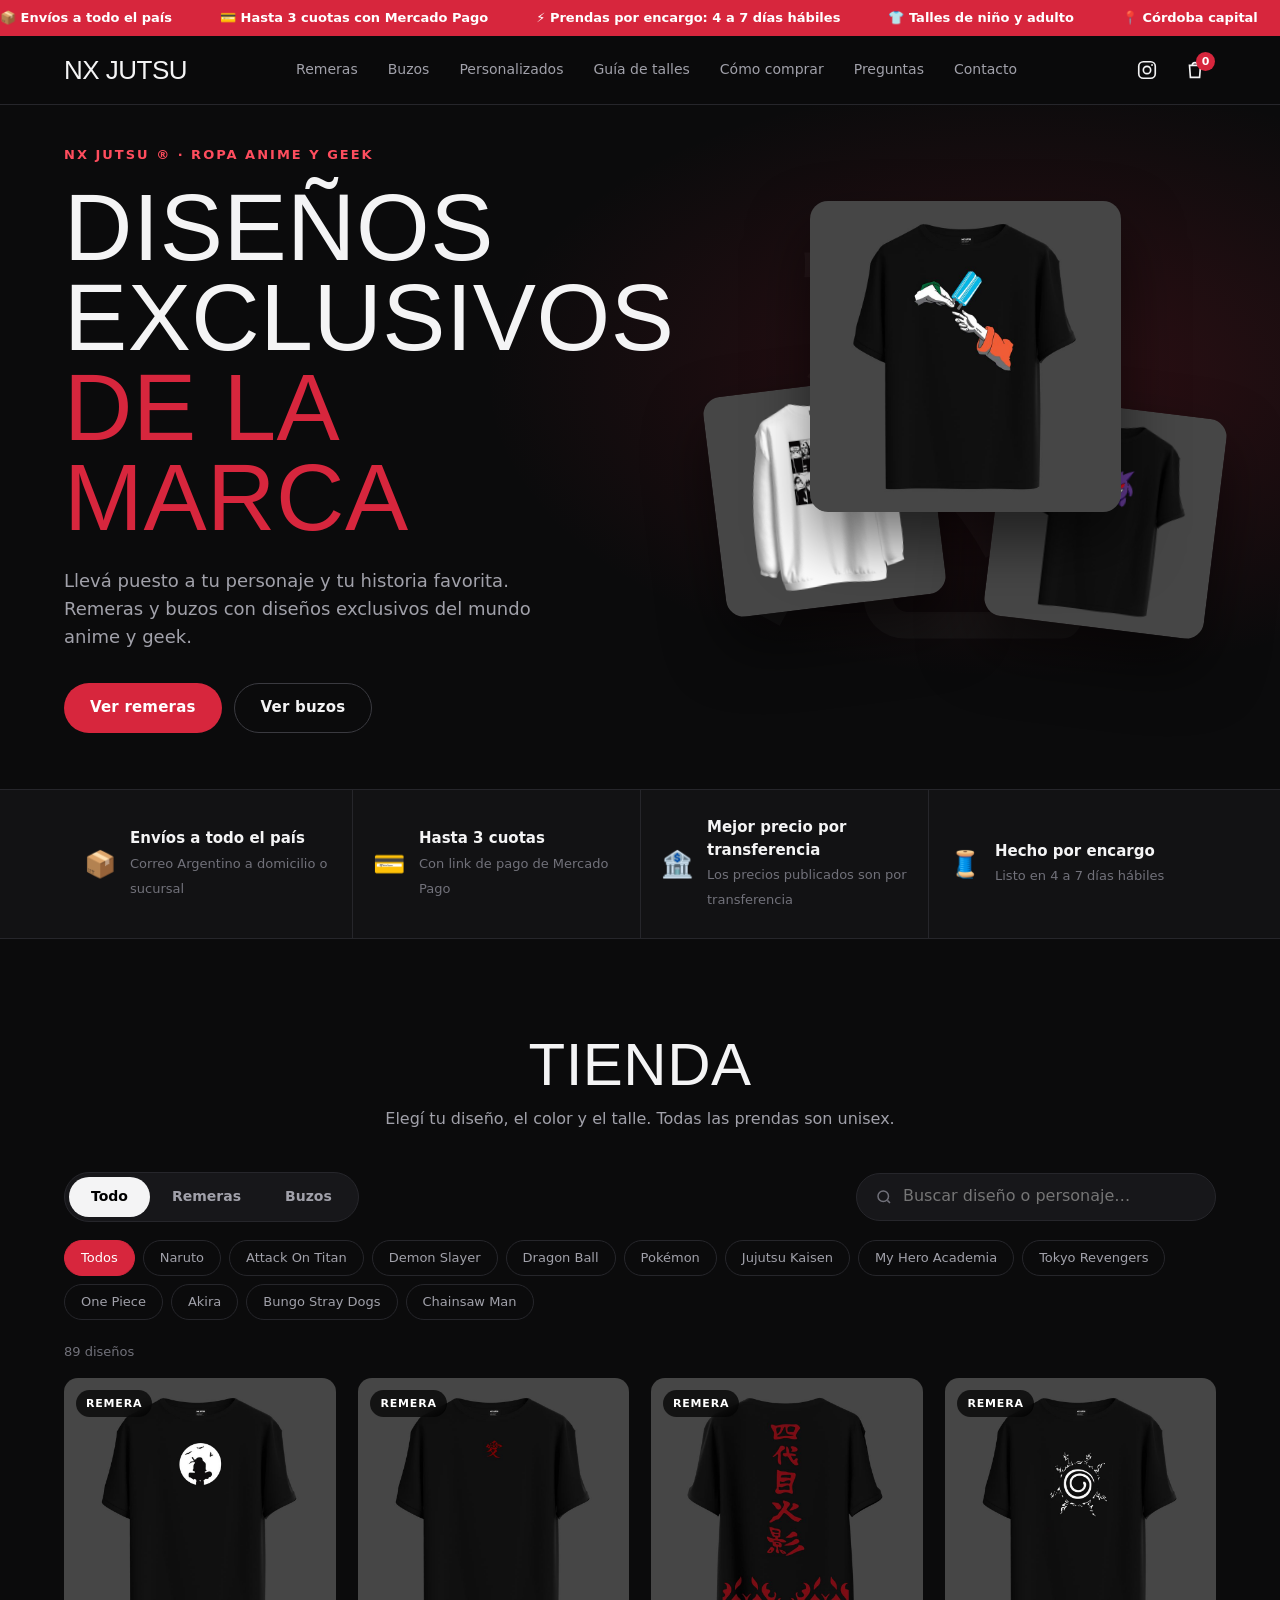
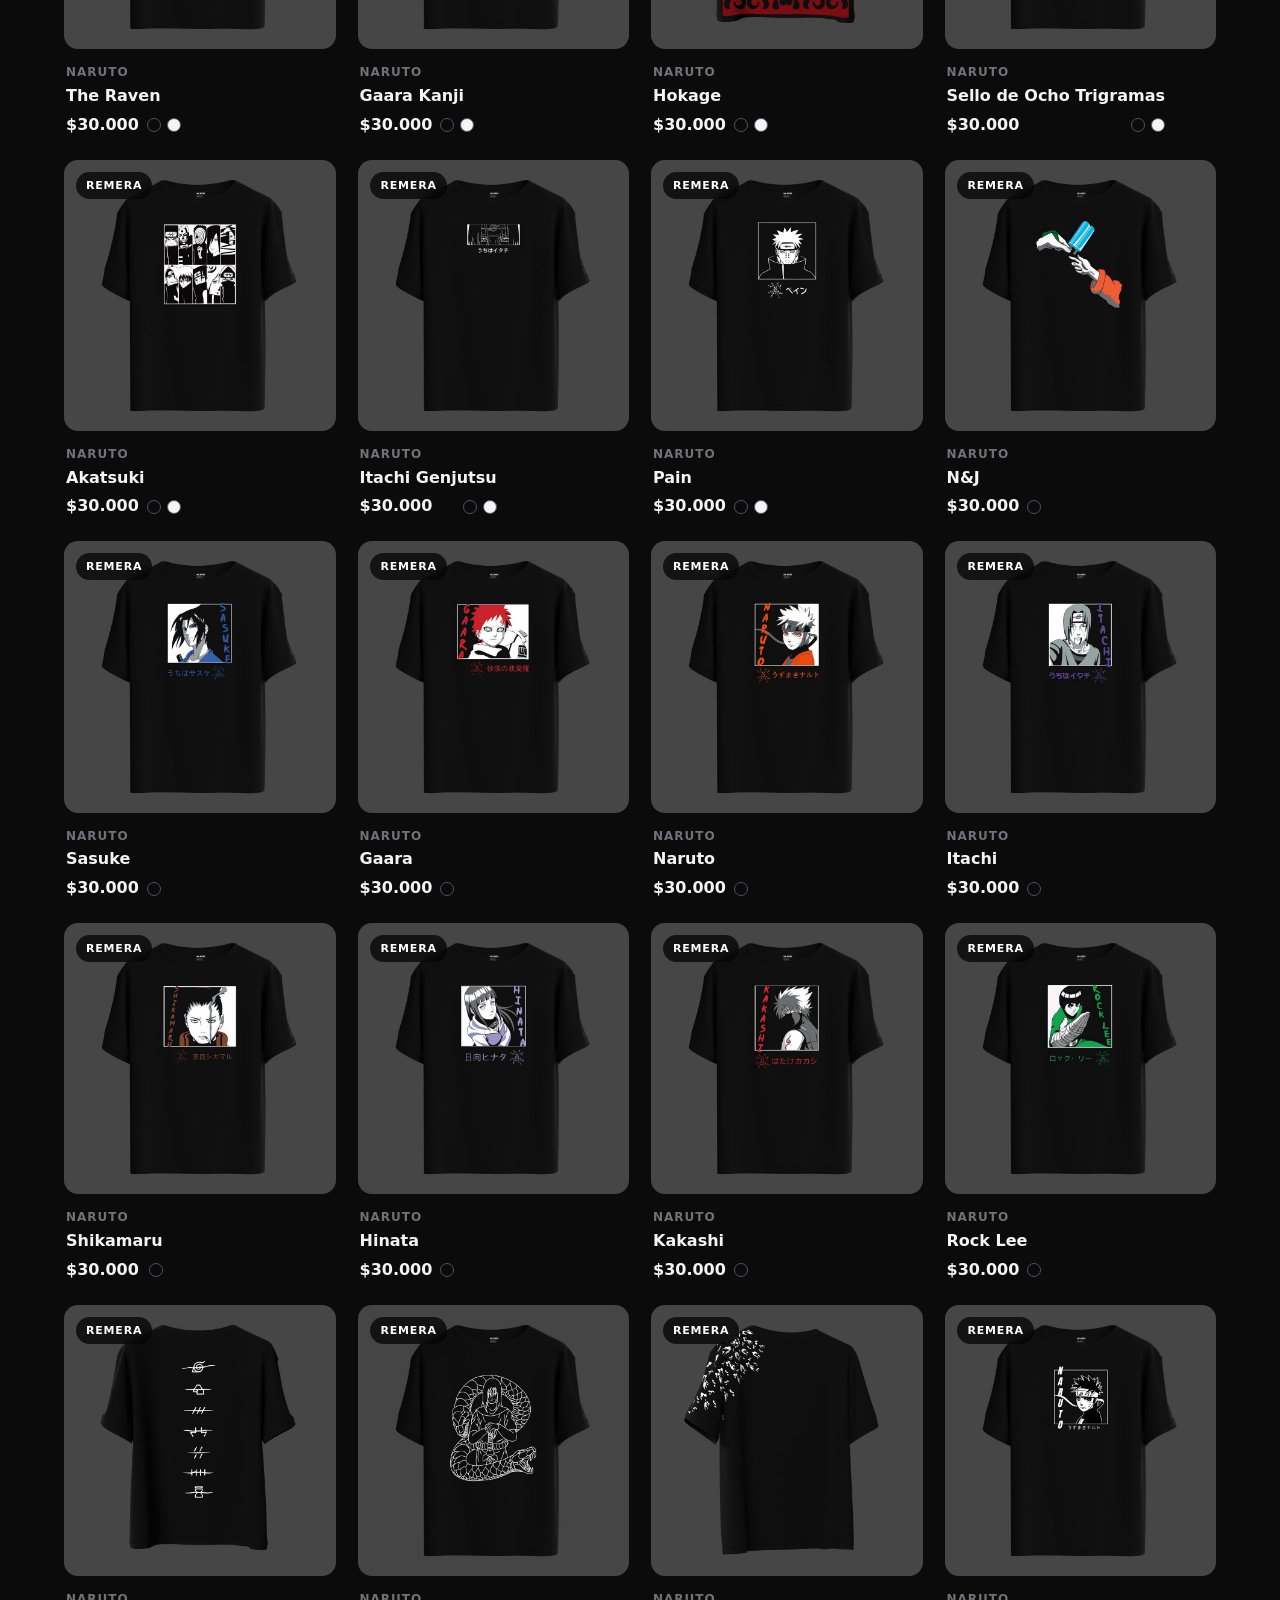
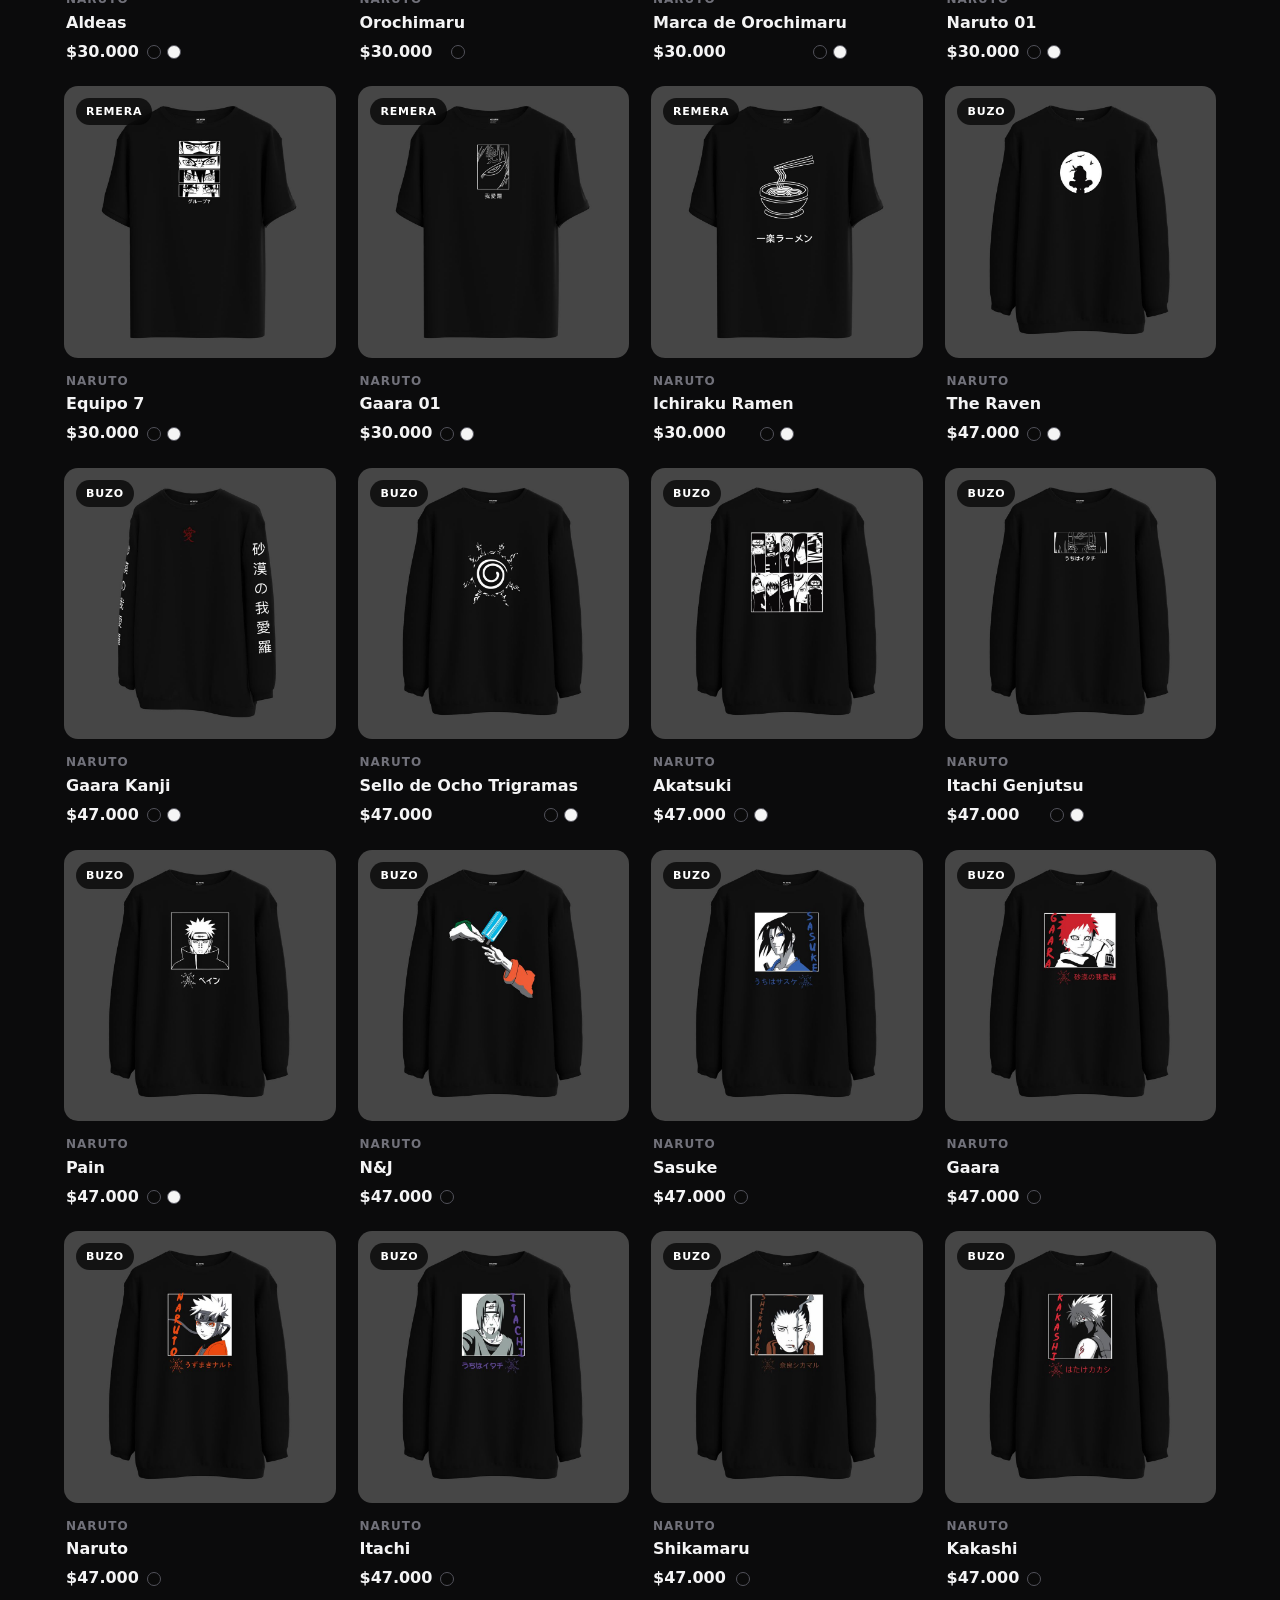
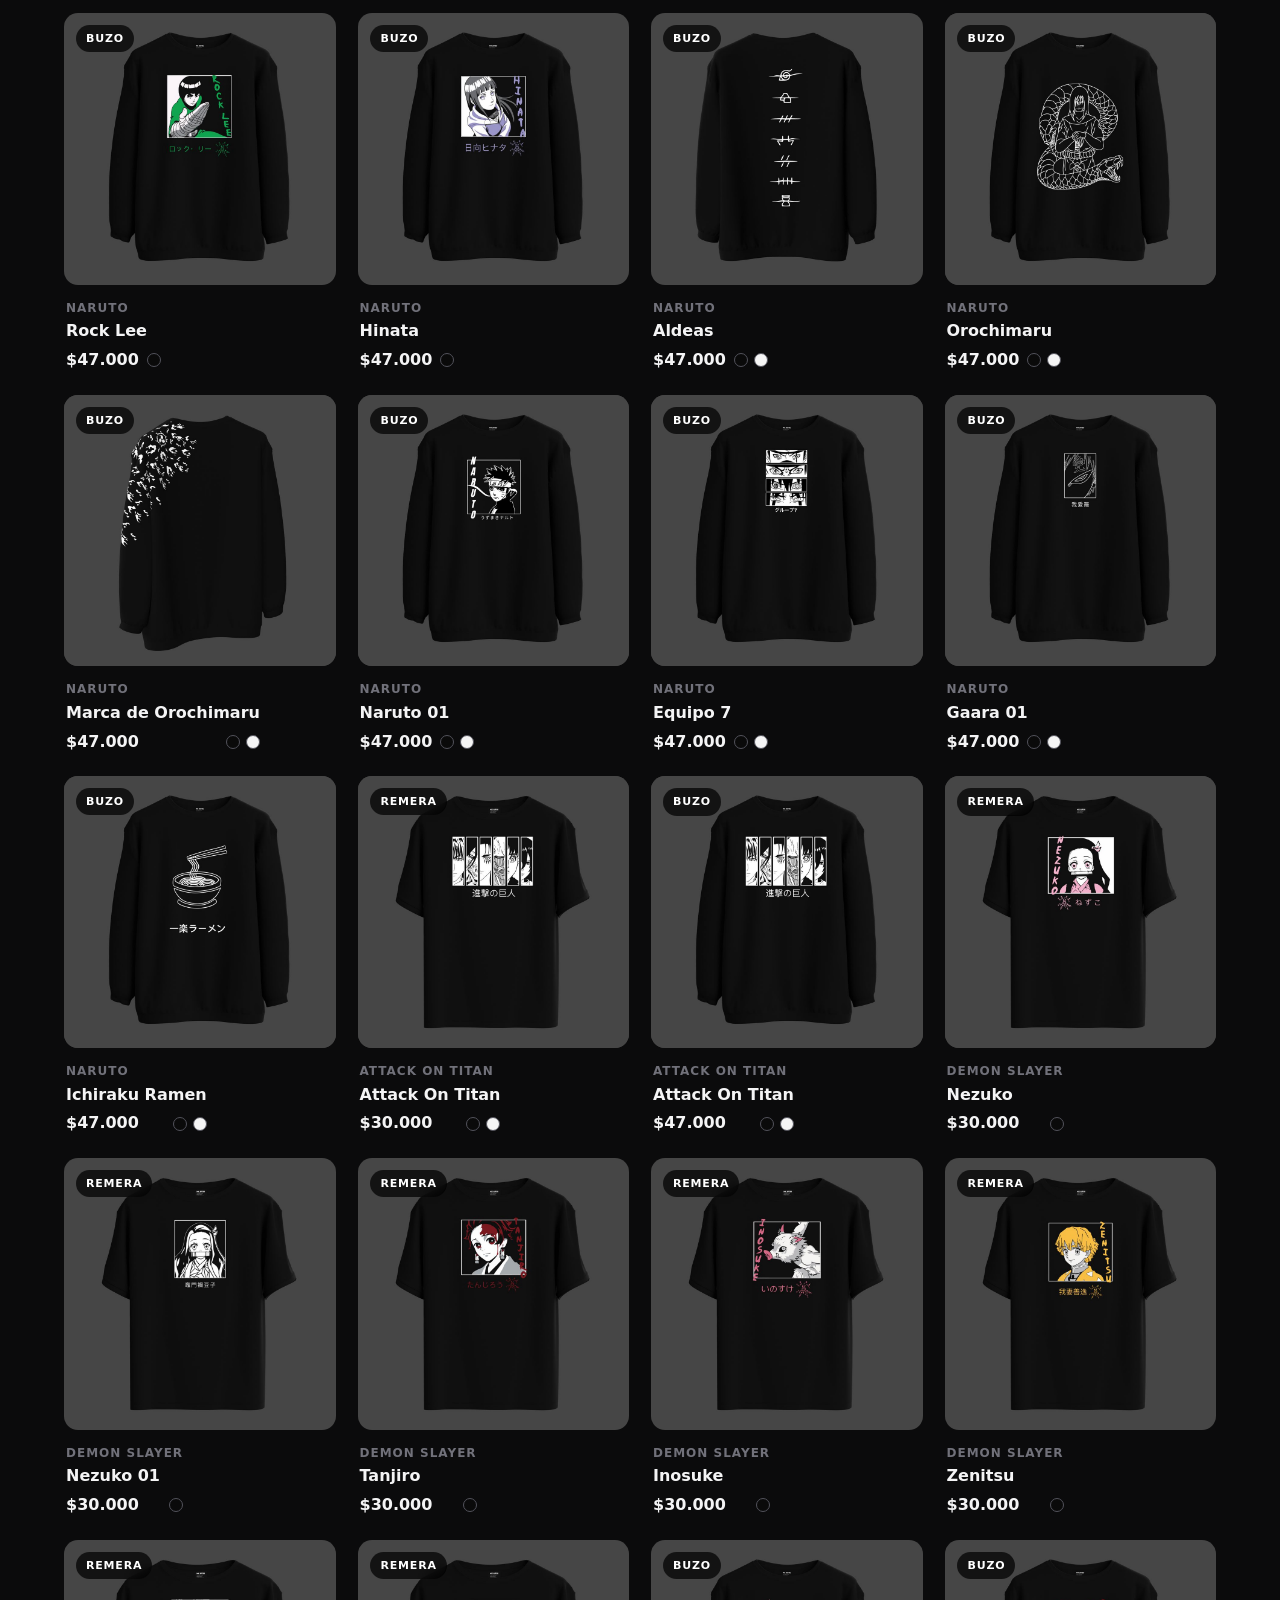
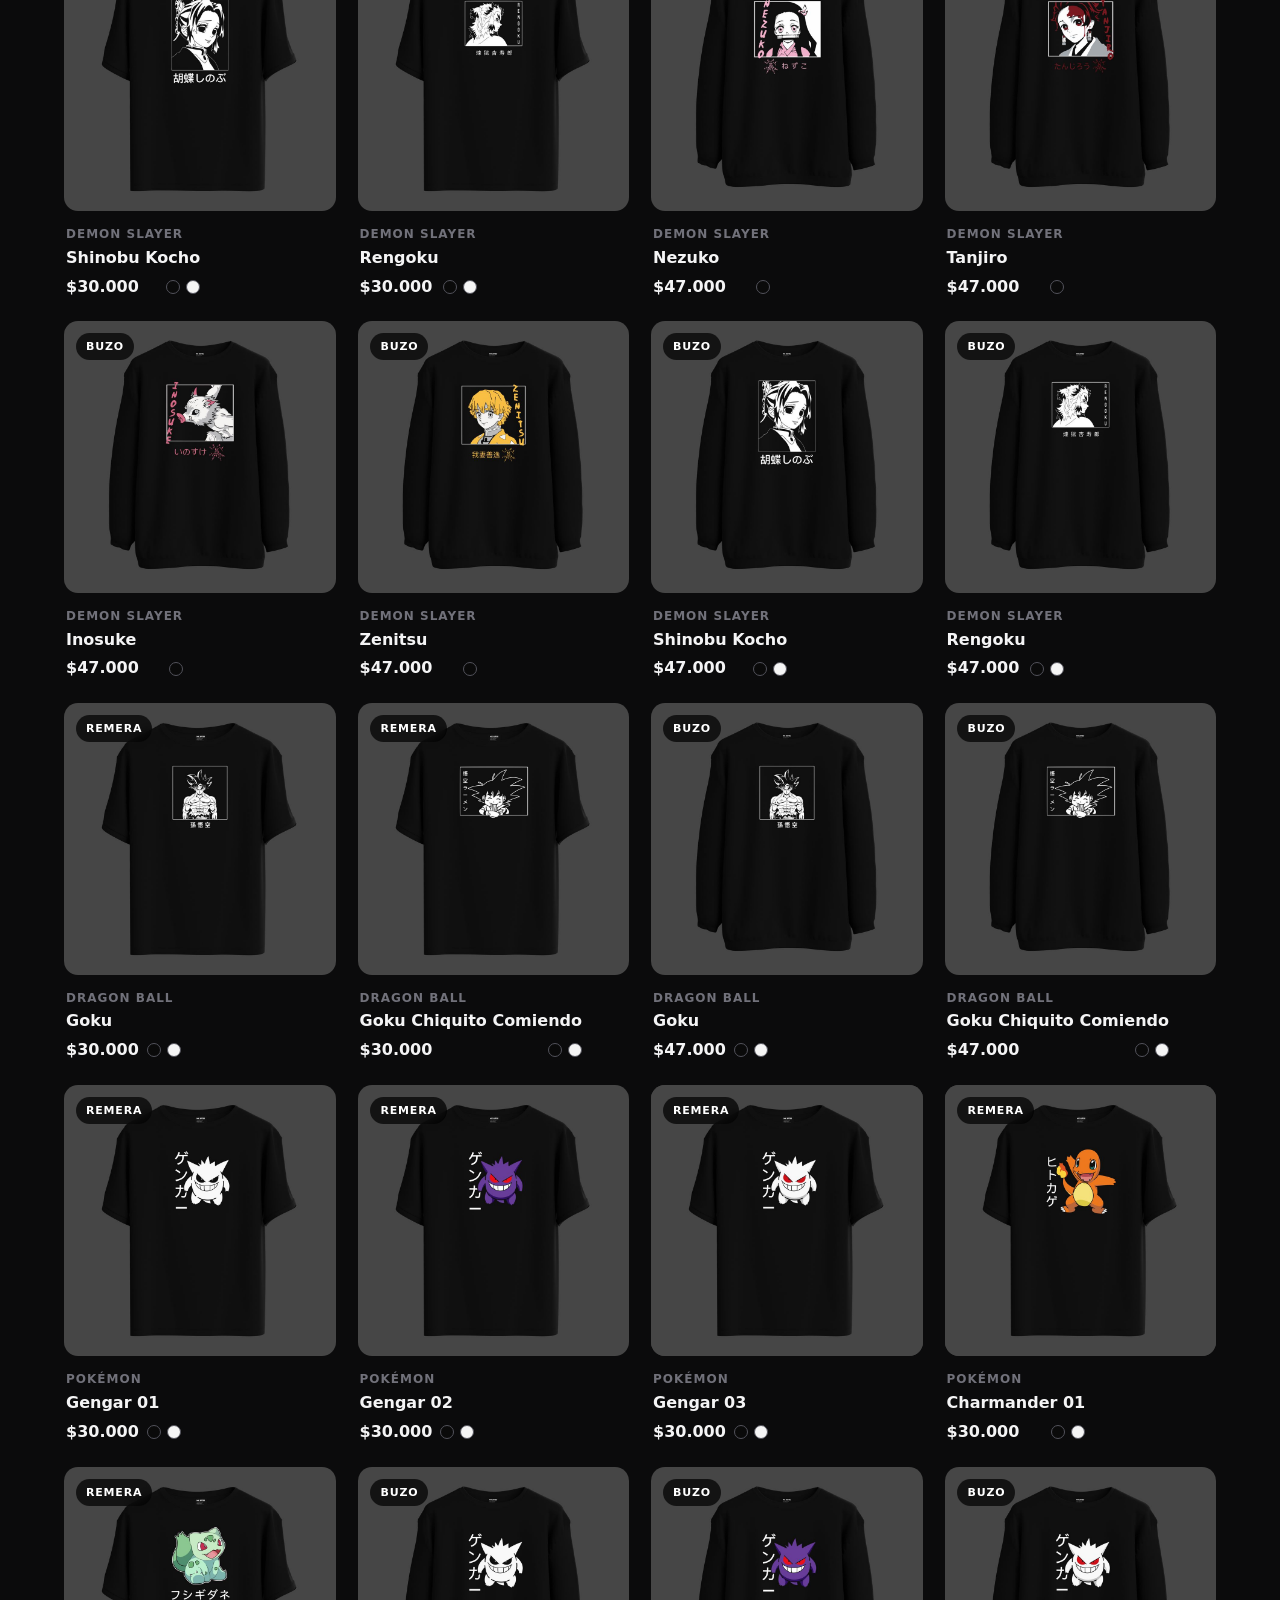
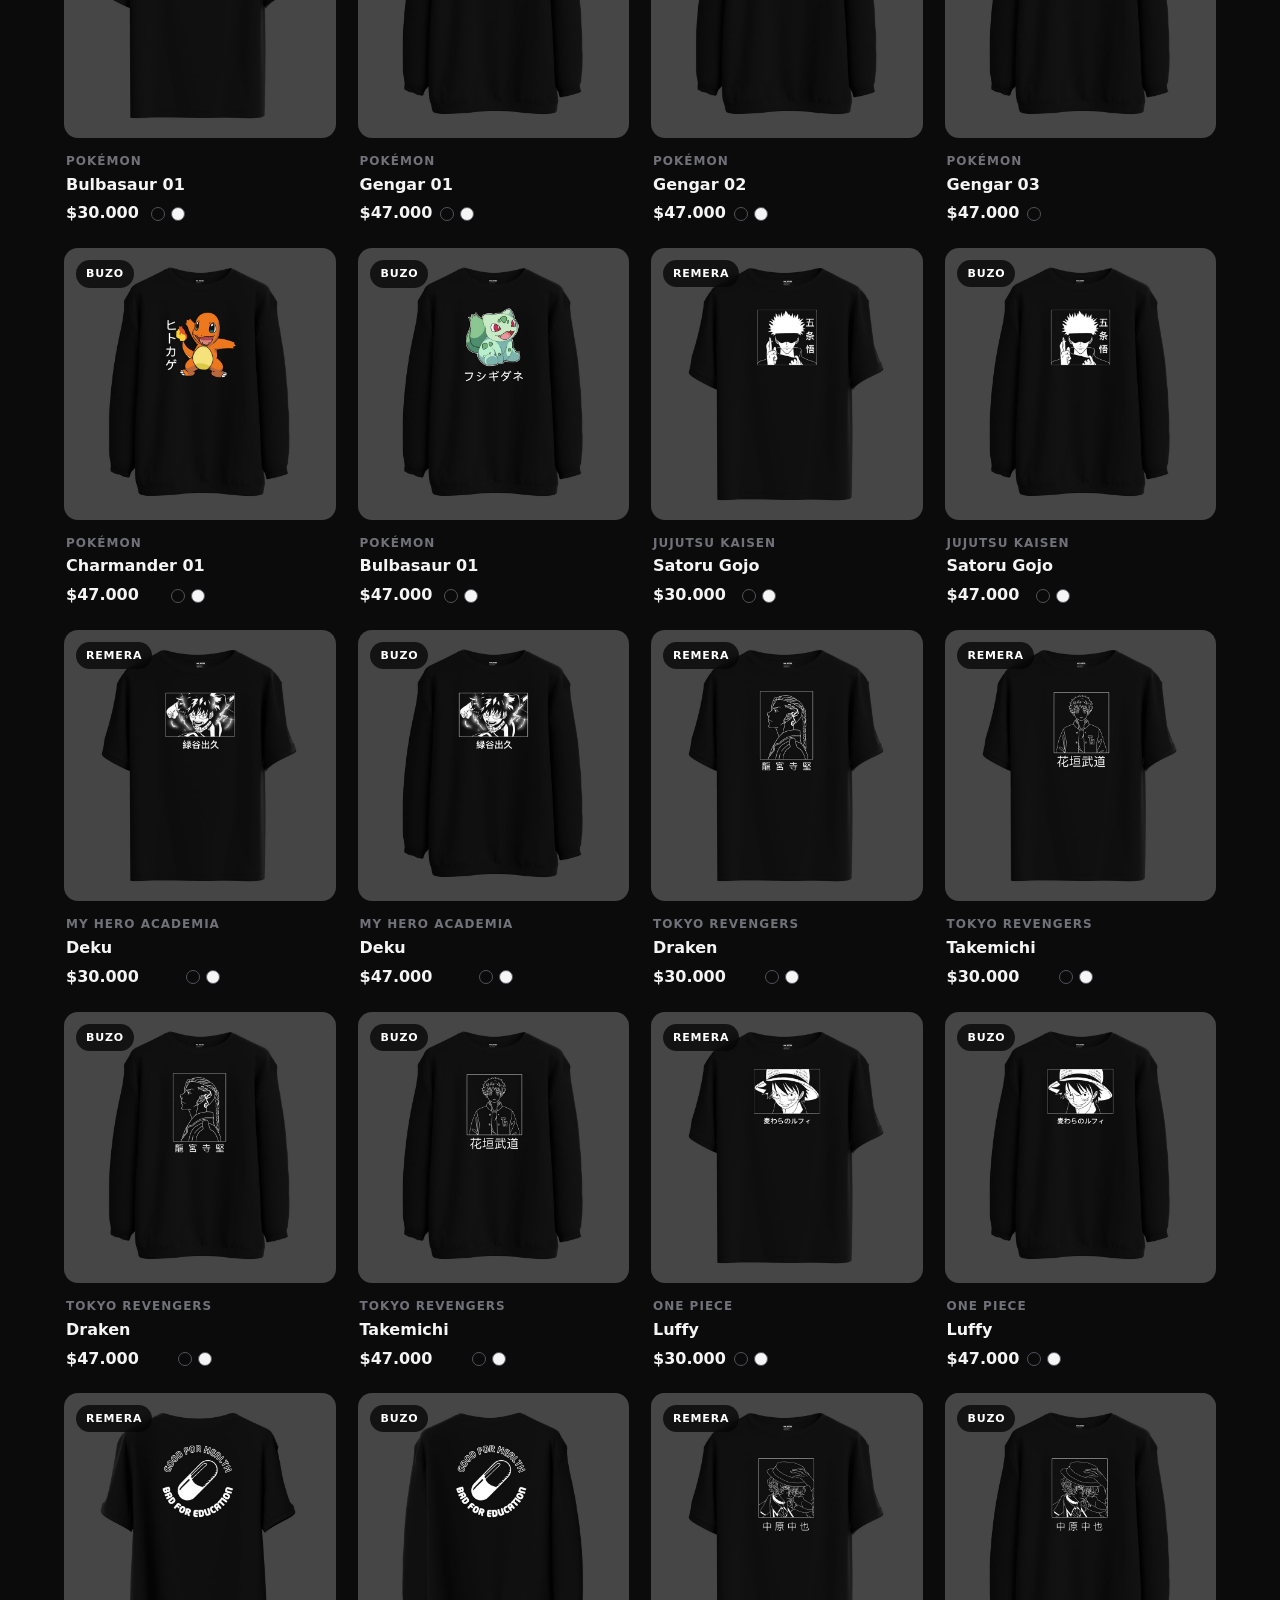
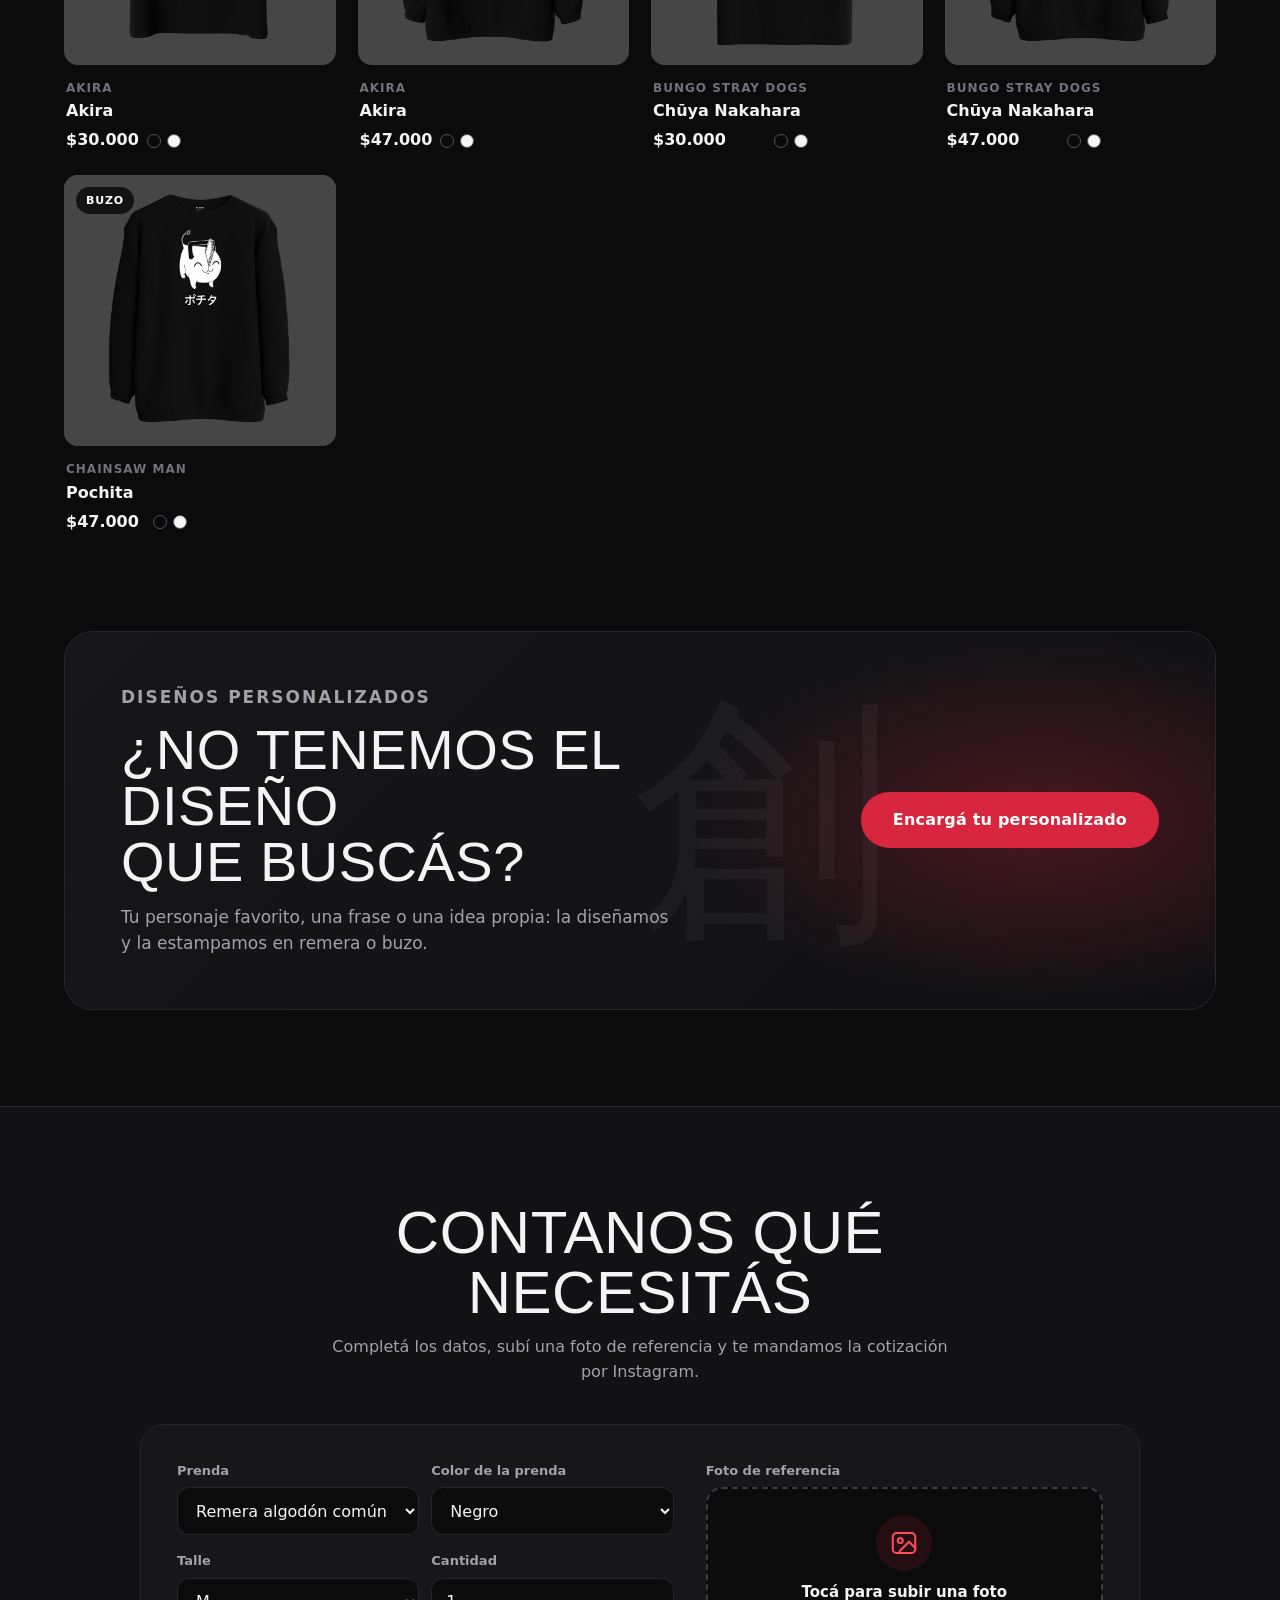
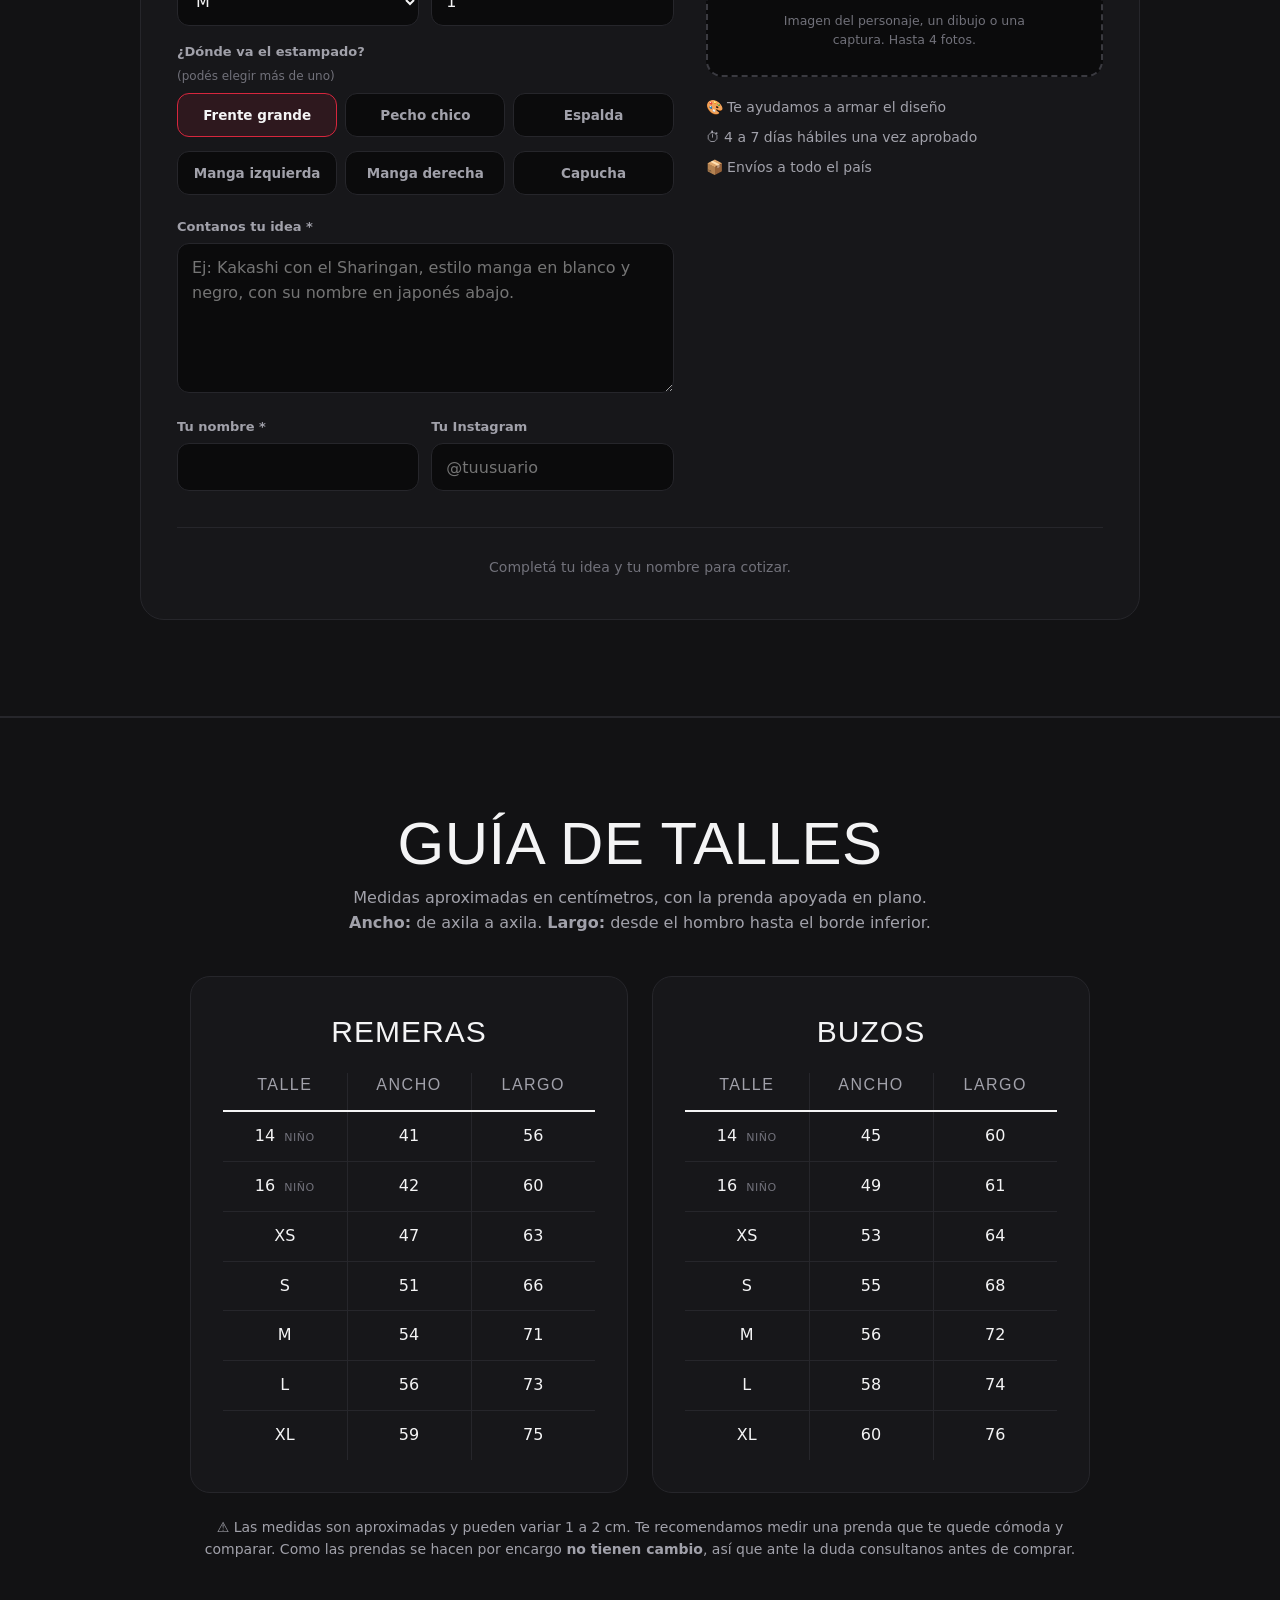
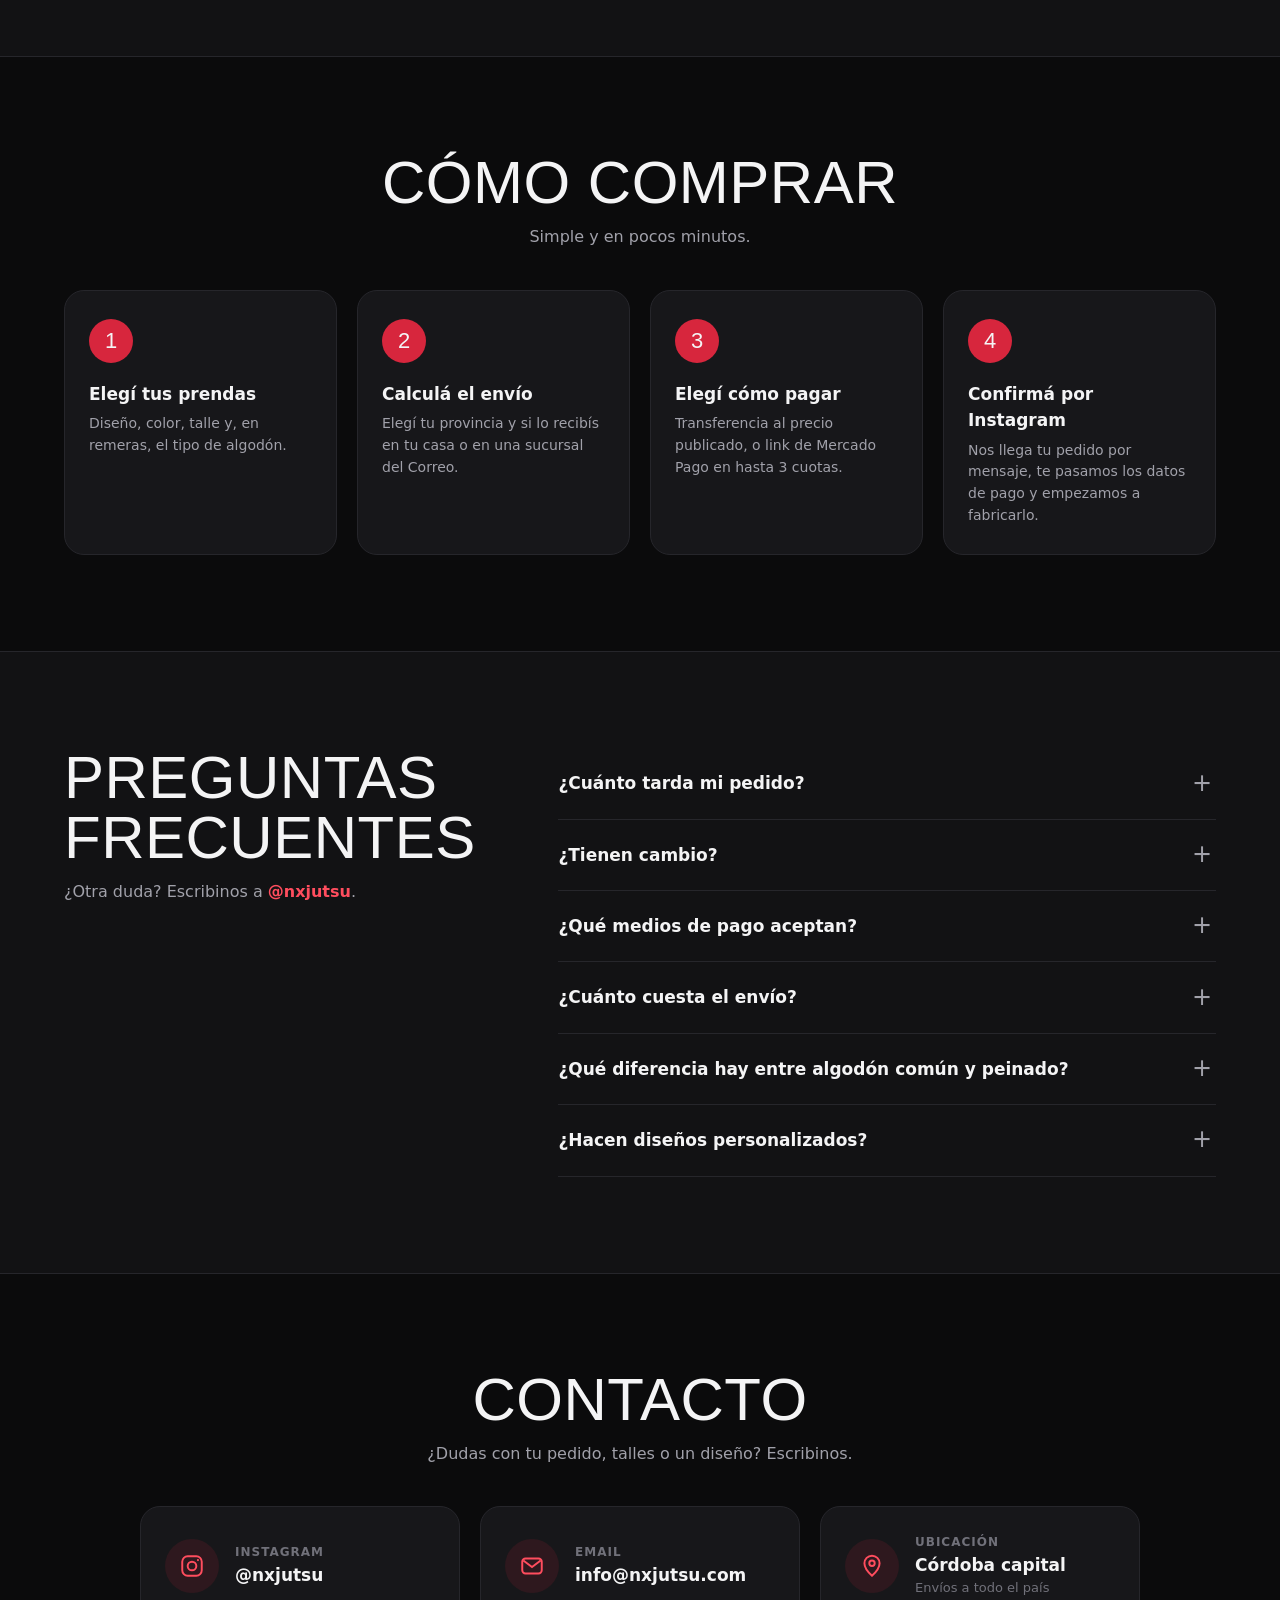
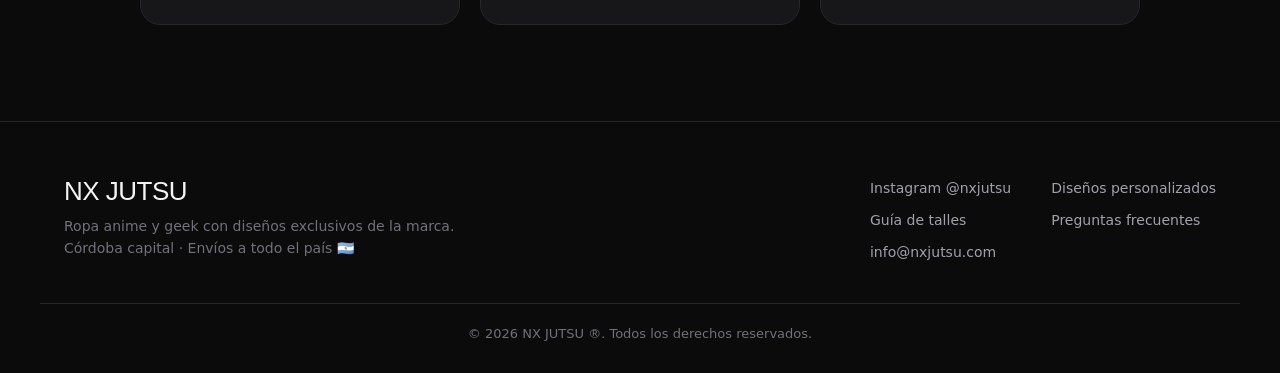
==== commit ce18ce13: "Update index.html" ====
--- a/index.html
+++ b/index.html
@@ -255,7 +255,7 @@
       <details><summary>¿Tienen cambio?</summary><p>No. Como cada prenda se fabrica especialmente para vos, <strong>no tienen cambio</strong>. Revisá bien la guía de talles antes de comprar y, si tenés dudas, consultanos.</p></details>
       <details><summary>¿Qué medios de pago aceptan?</summary><p><strong>Transferencia bancaria</strong> al precio publicado, o <strong>tarjeta de crédito o débito con link de pago de Mercado Pago</strong>, en 1, 2 o 3 cuotas con un recargo del <span class="mp-pct">15</span>% (lo ves calculado en el carrito antes de confirmar).</p></details>
       <details><summary>¿Cuánto cuesta el envío?</summary><p>Al finalizar la compra elegís tu provincia y la modalidad (domicilio o sucursal) y te mostramos el costo estimado. Antes de pagar te confirmamos el valor exacto de Correo Argentino. Si estás en Córdoba capital podés retirar sin cargo.</p></details>
-      <details><summary>¿Qué diferencia hay entre algodón común y peinado?</summary><p>El algodón peinado tiene una fibra más larga y pareja: es más suave al tacto, más liviano y mantiene mejor la forma con los lavados. El algodón común es más grueso y resistente.</p></details>
+      <details><summary>¿Qué diferencia hay entre algodón común y peinado?</summary><p>El algodón común es el clásico de siempre. El algodón peinado es de mejor calidad: se nota a simple vista y al tacto.</p></details>
       <details><summary>¿Hacen diseños personalizados?</summary><p>¡Sí! Completá el formulario de <a href="#personalizado">diseños personalizados</a> con tu idea y una foto de referencia, y te pasamos la cotización por Instagram.</p></details>
     </div>
   </div>
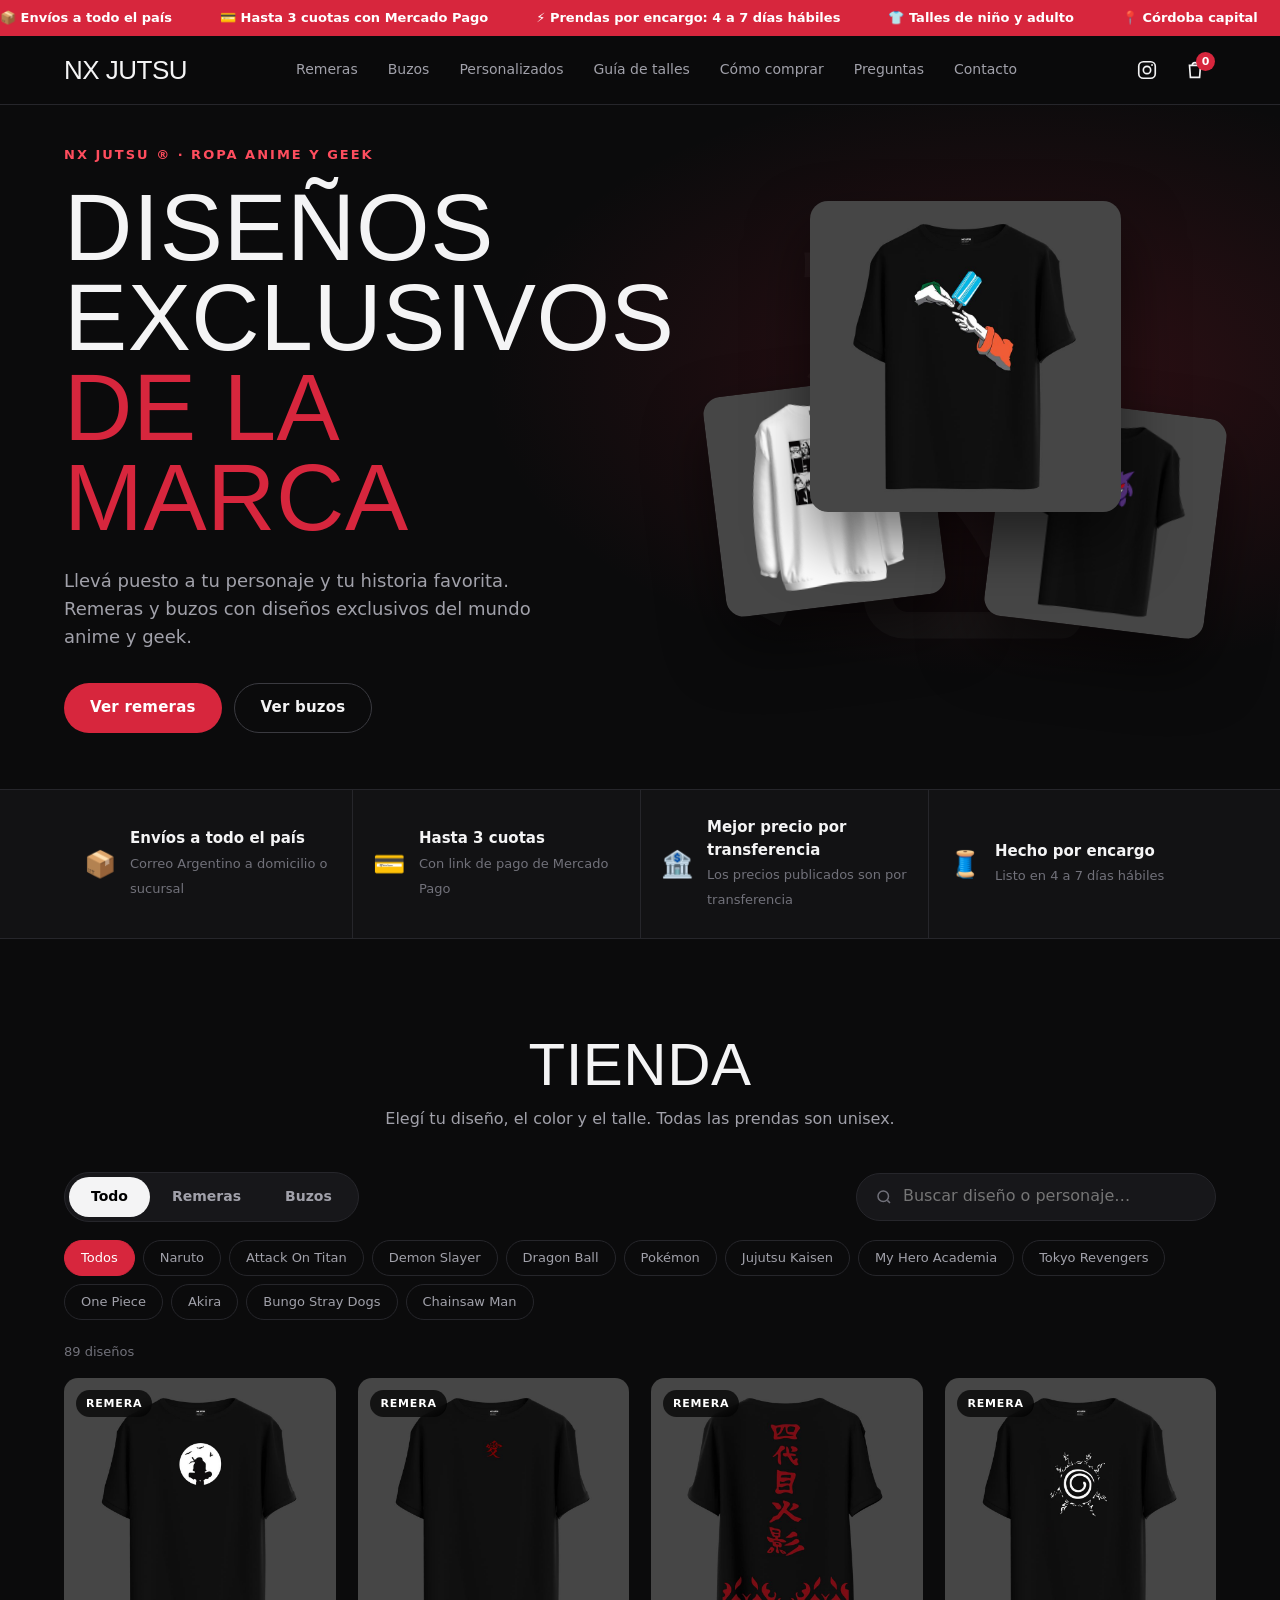
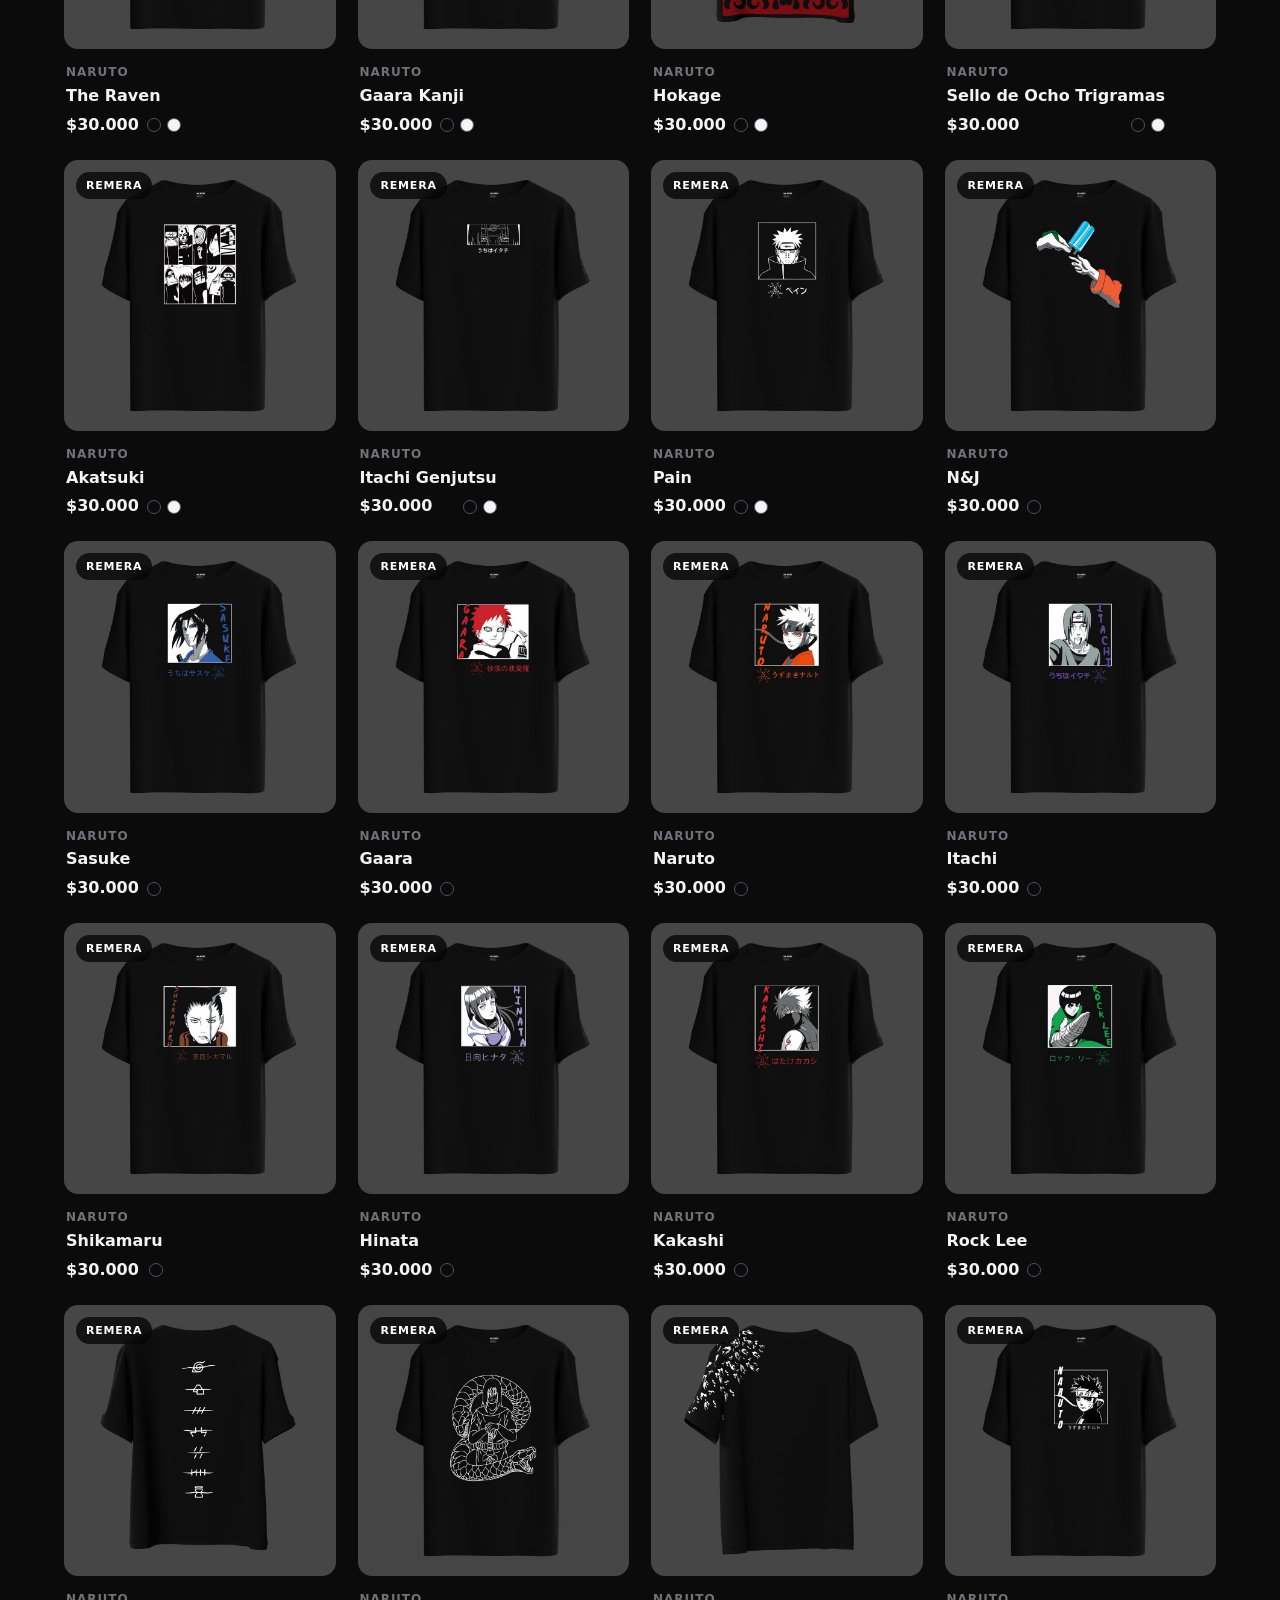
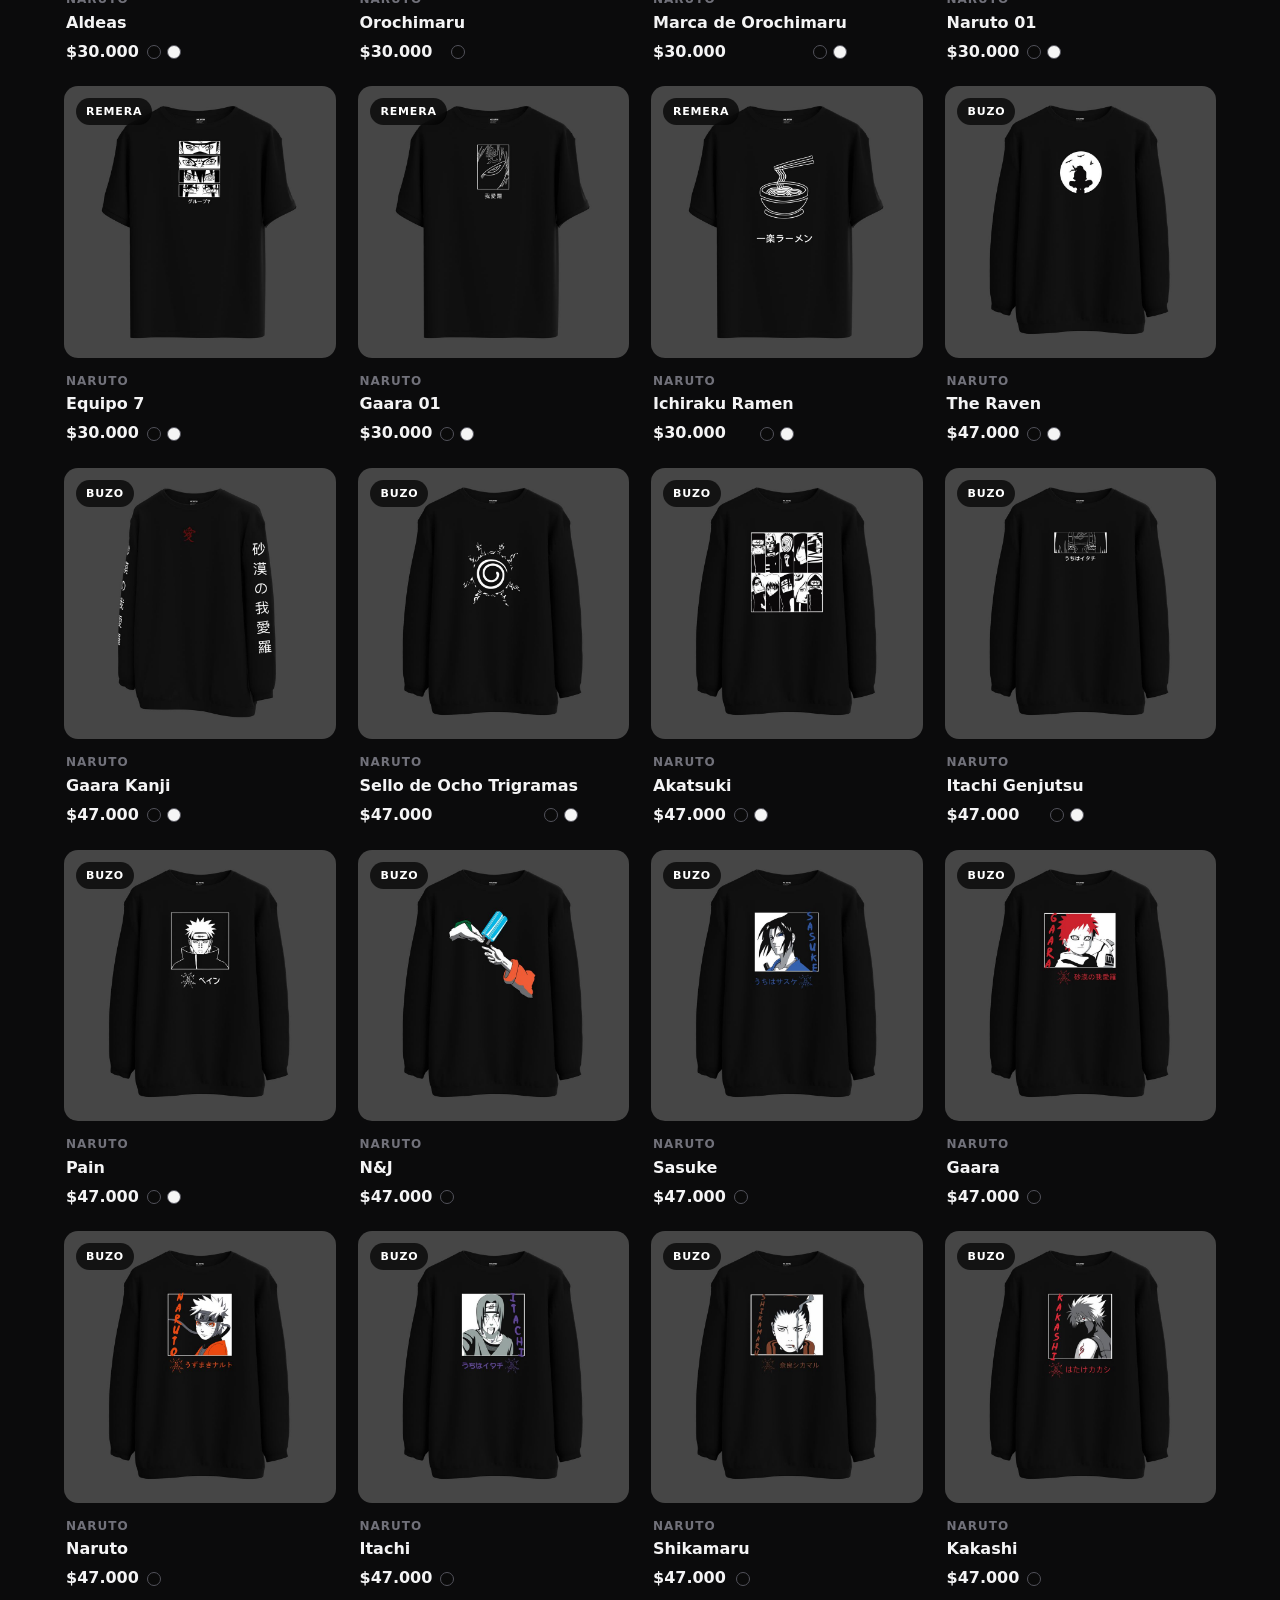
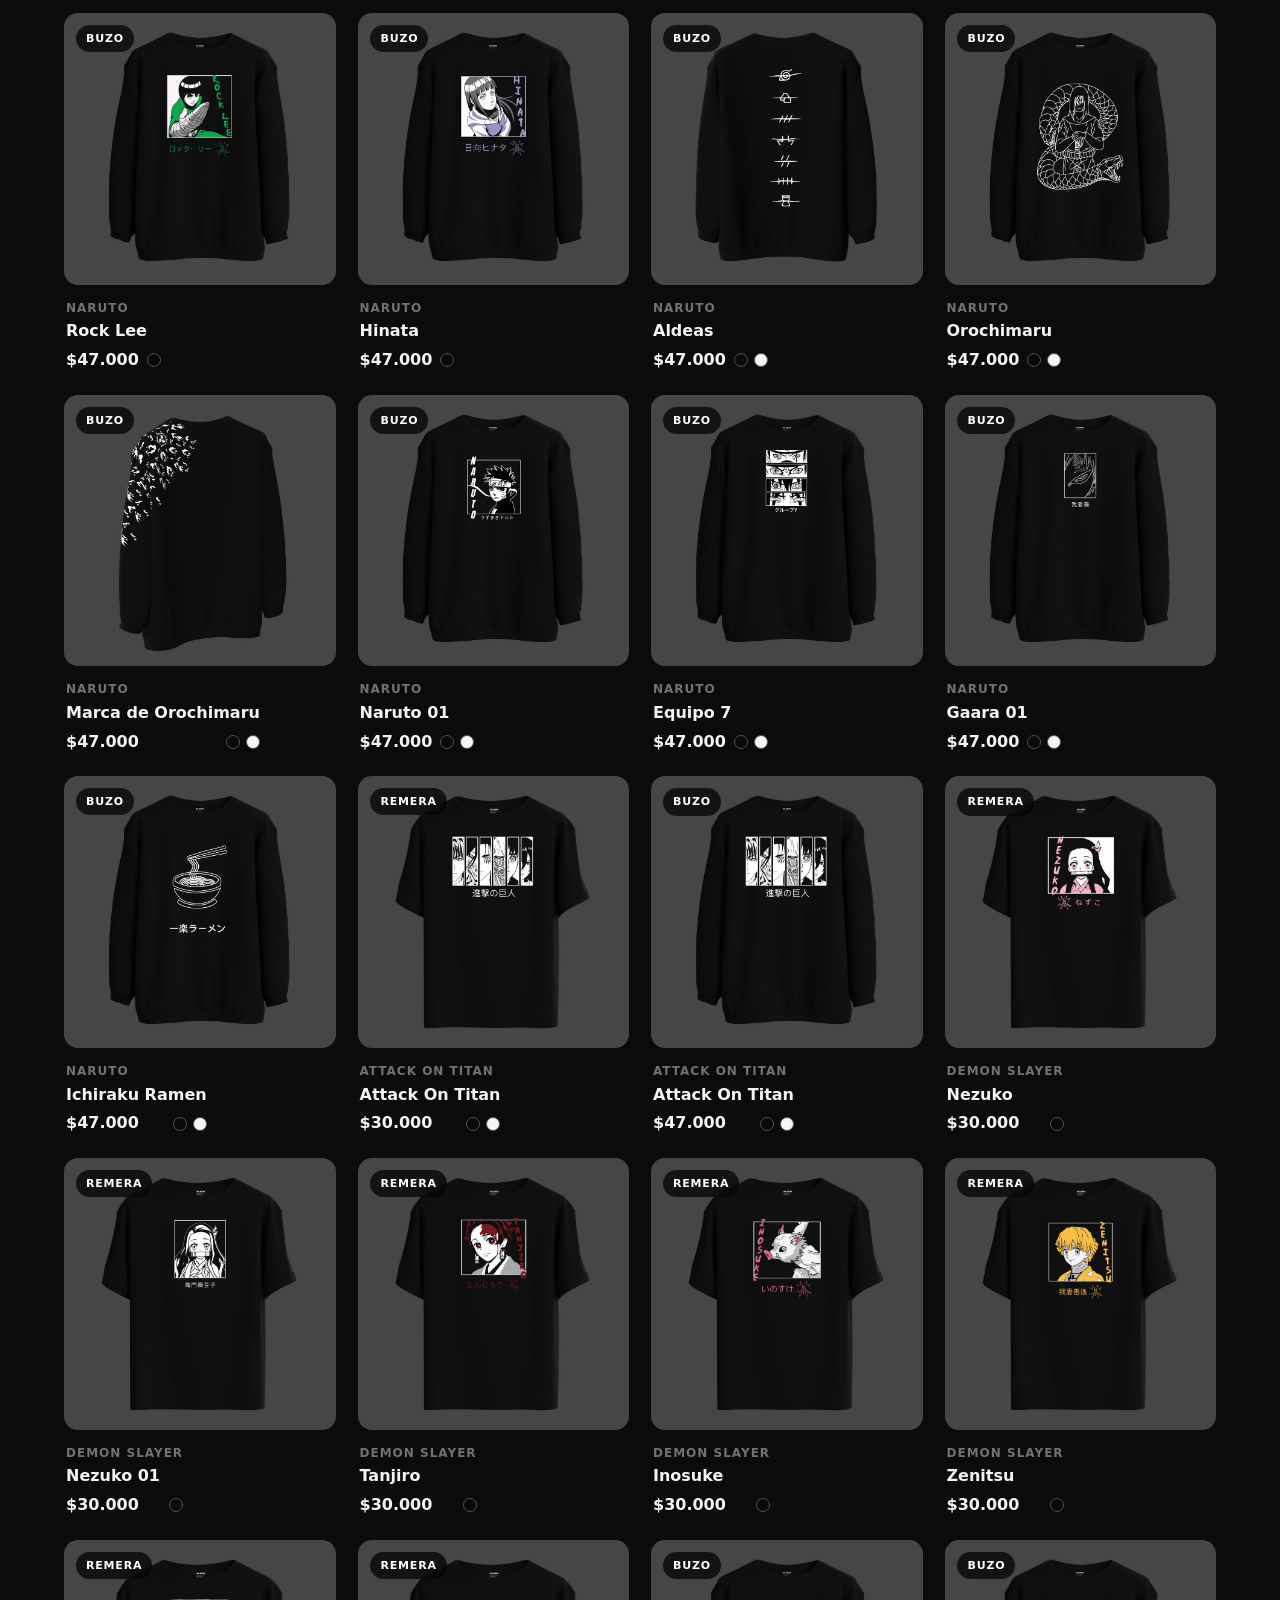
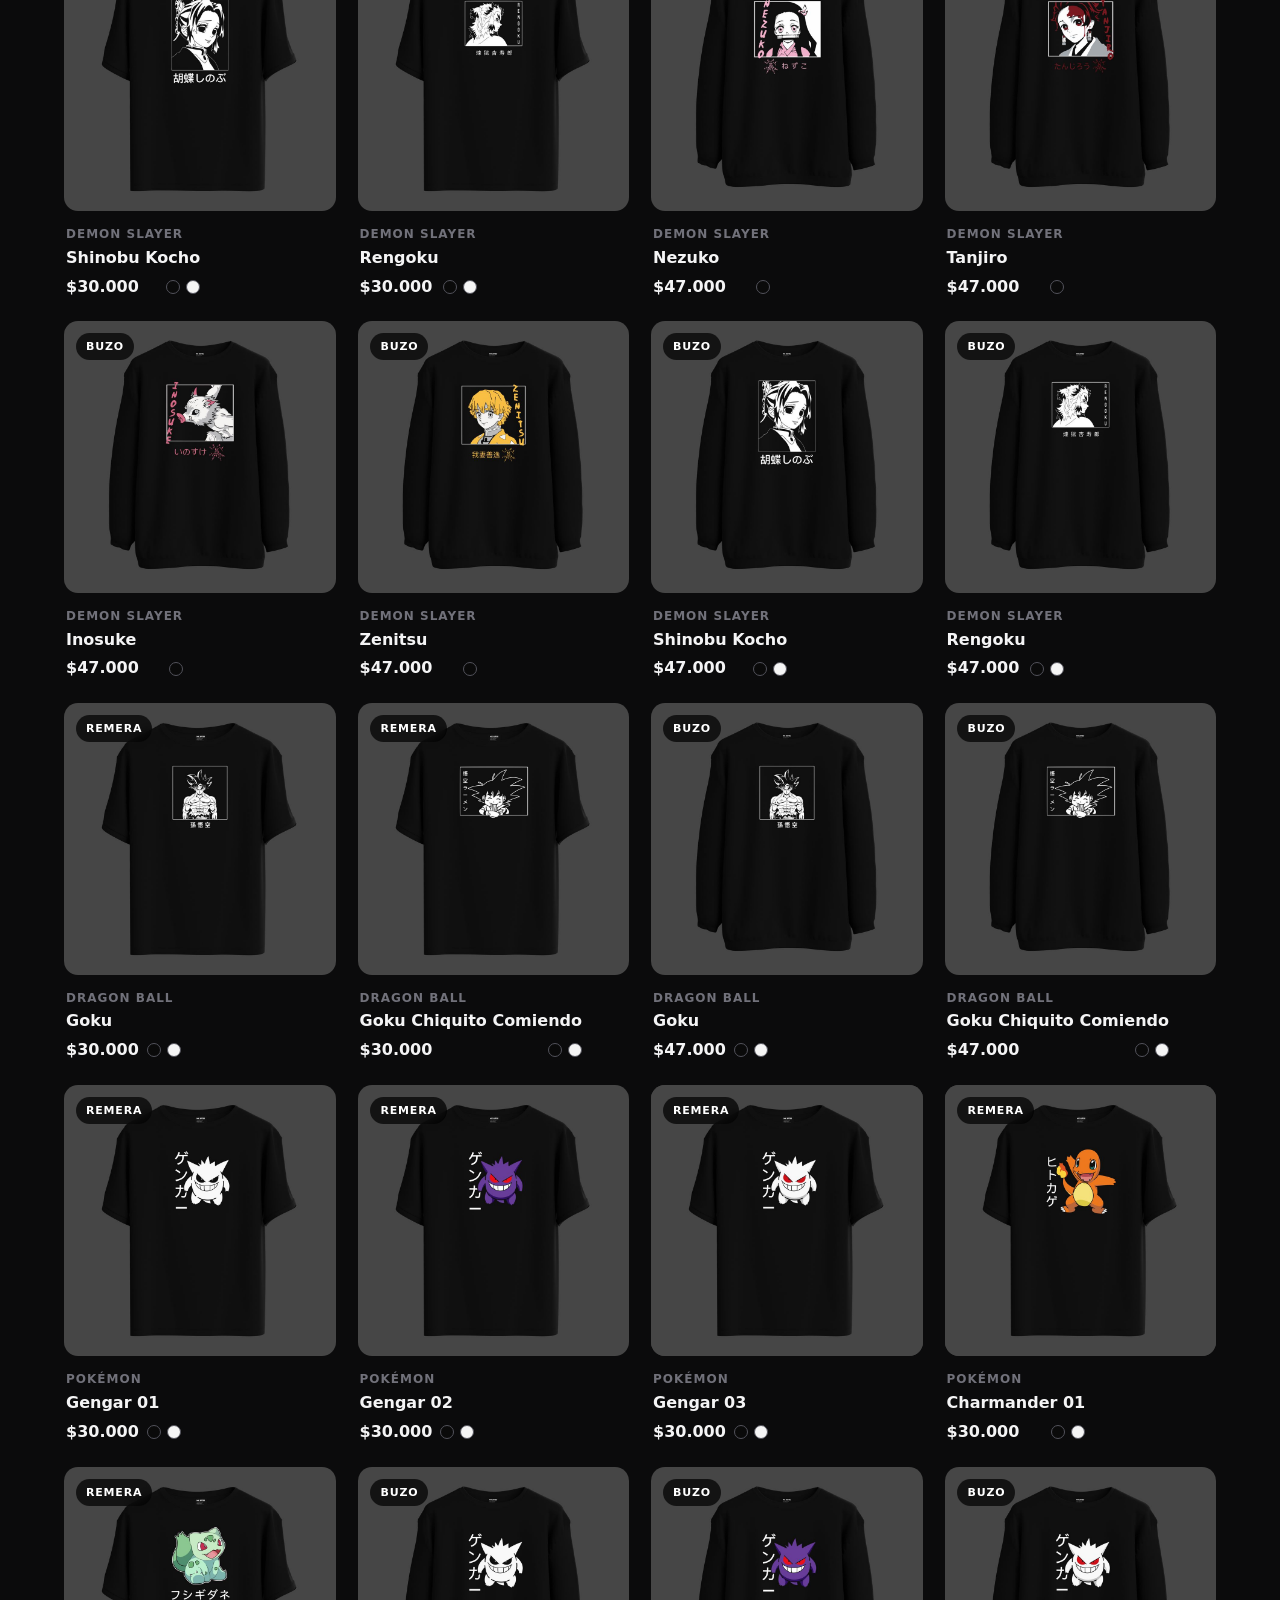
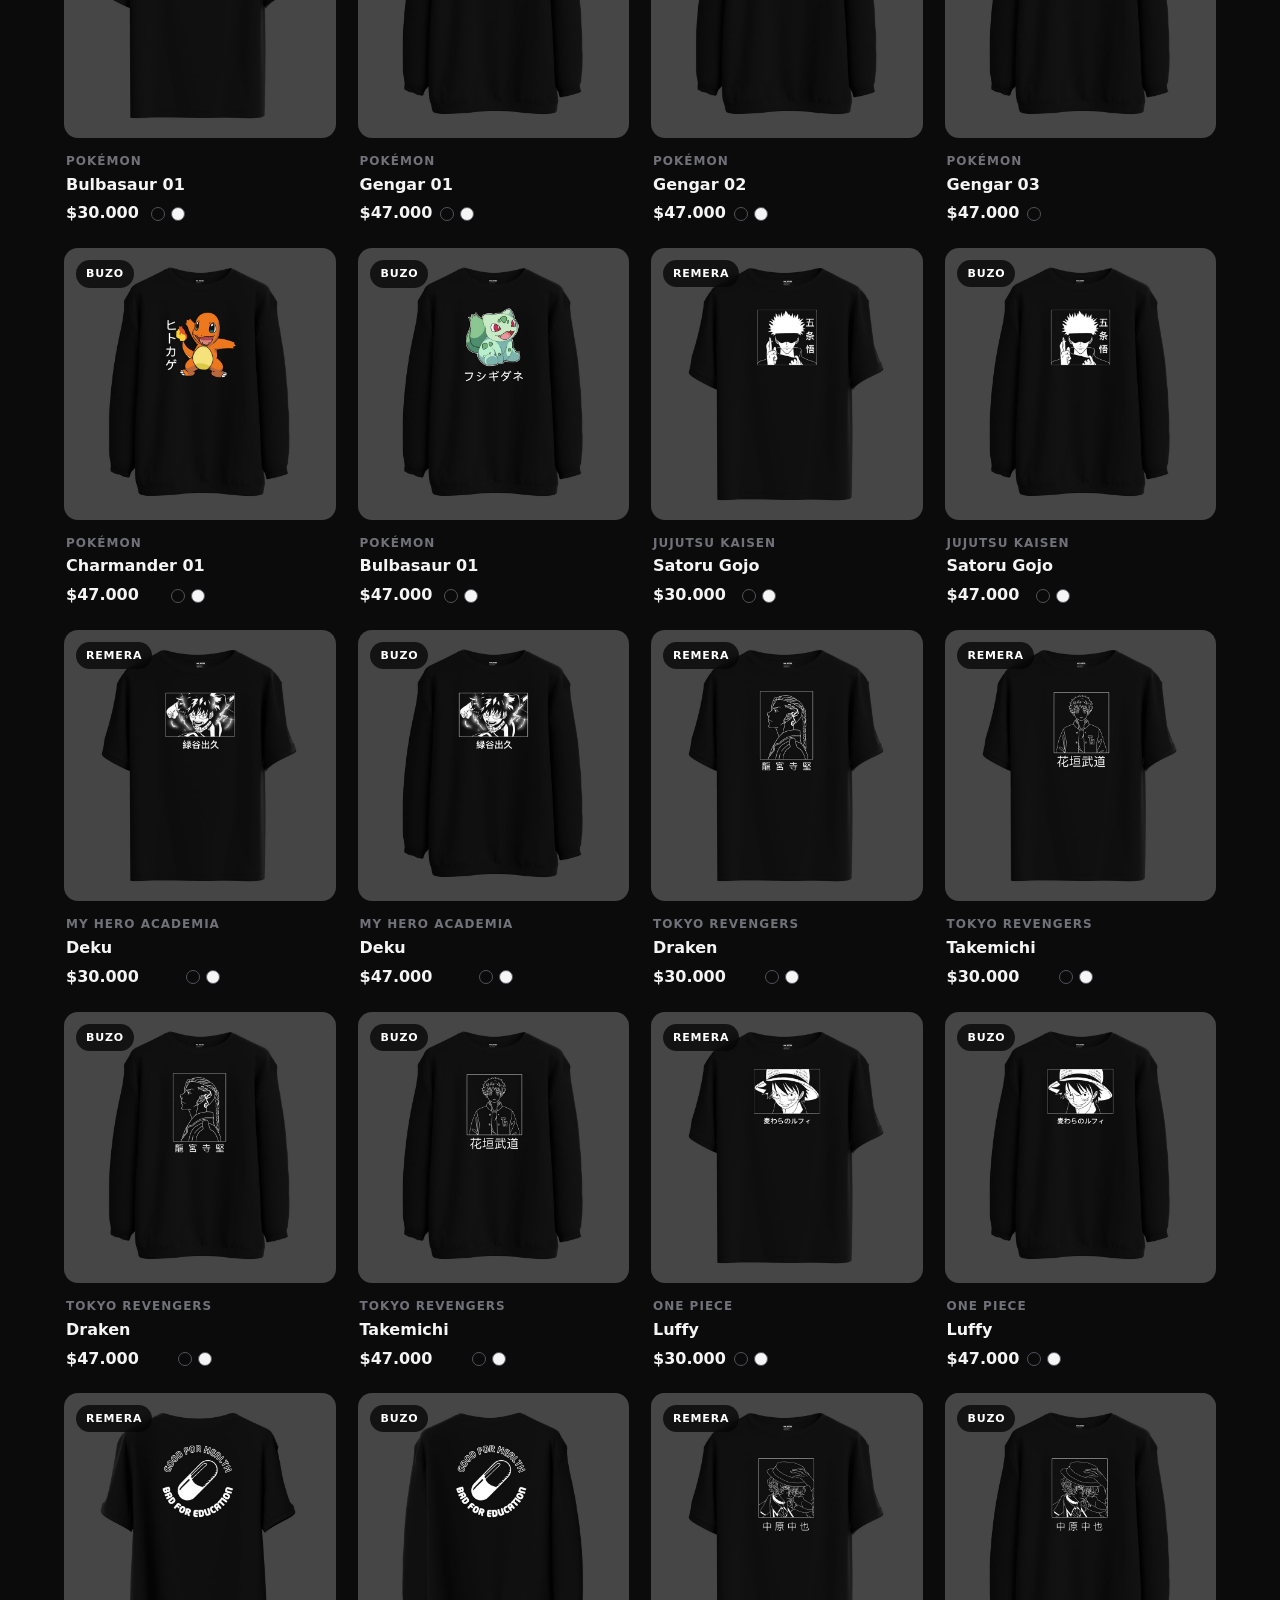
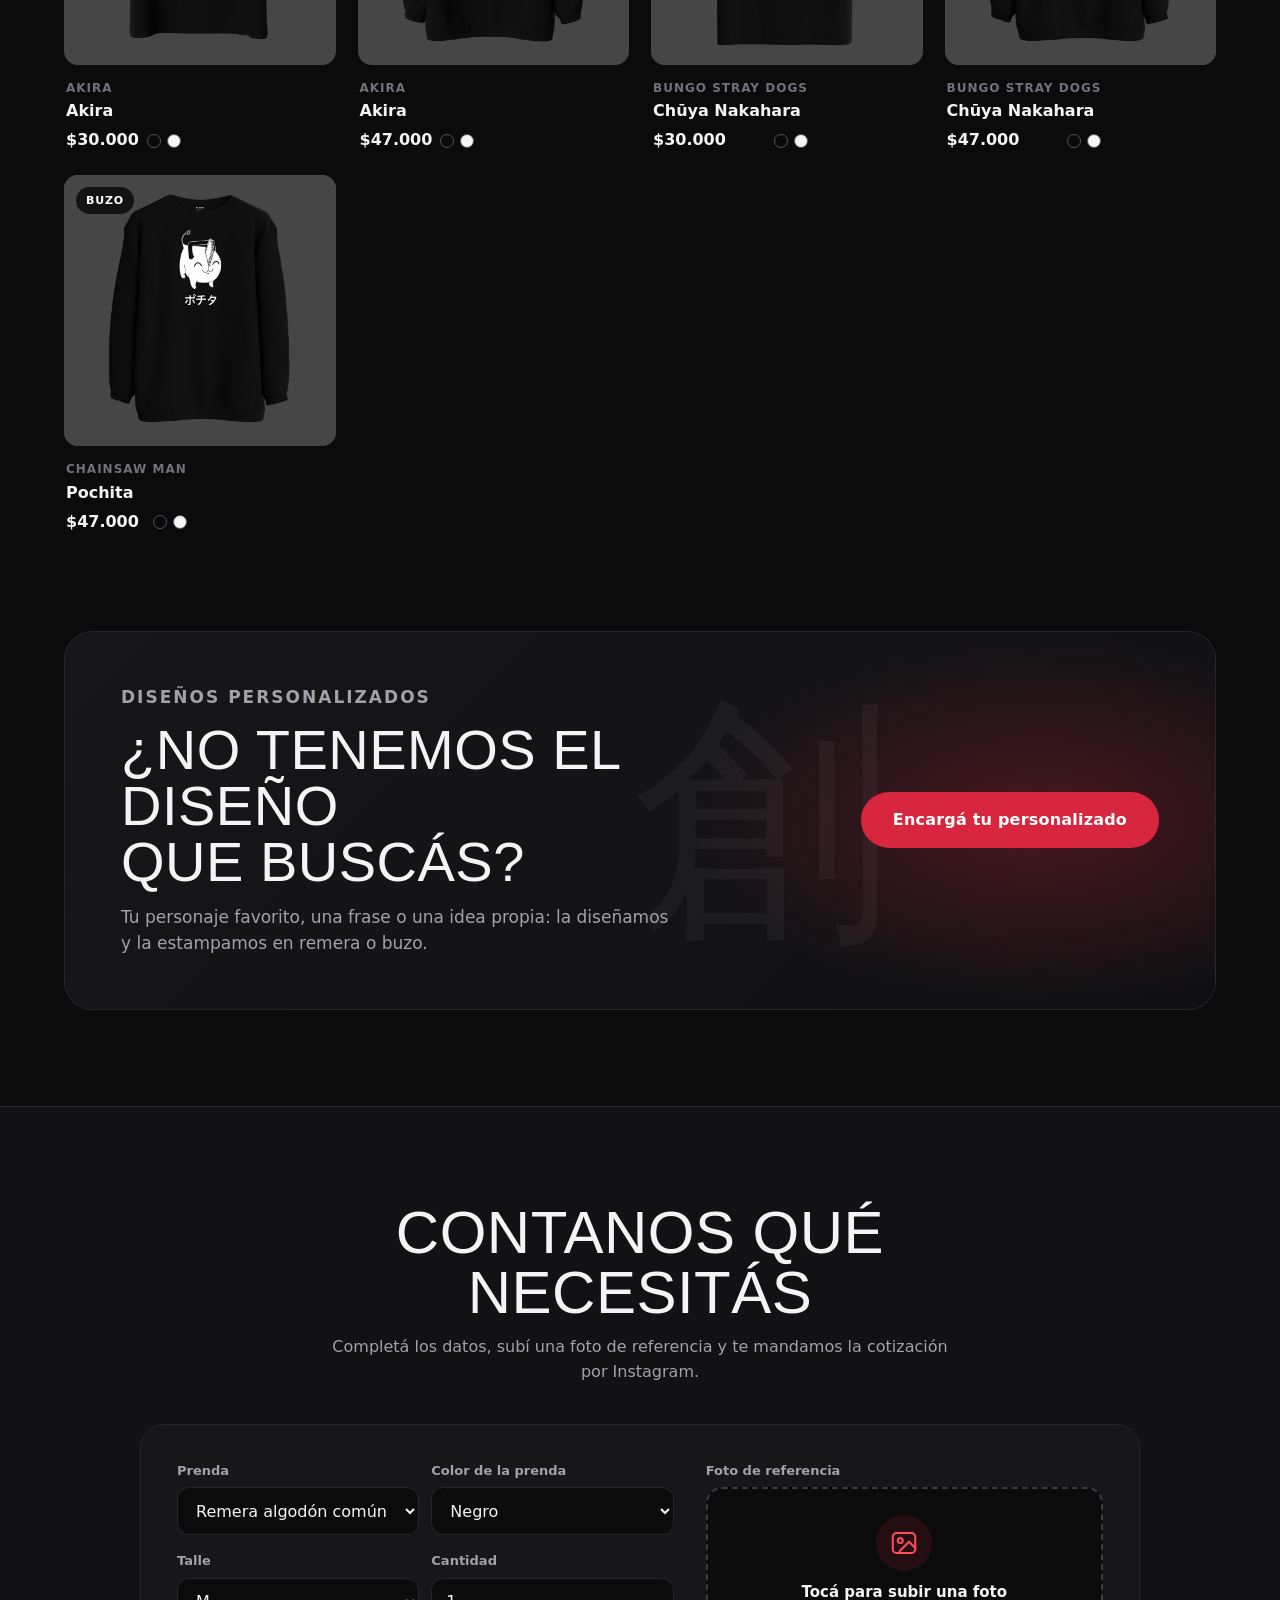
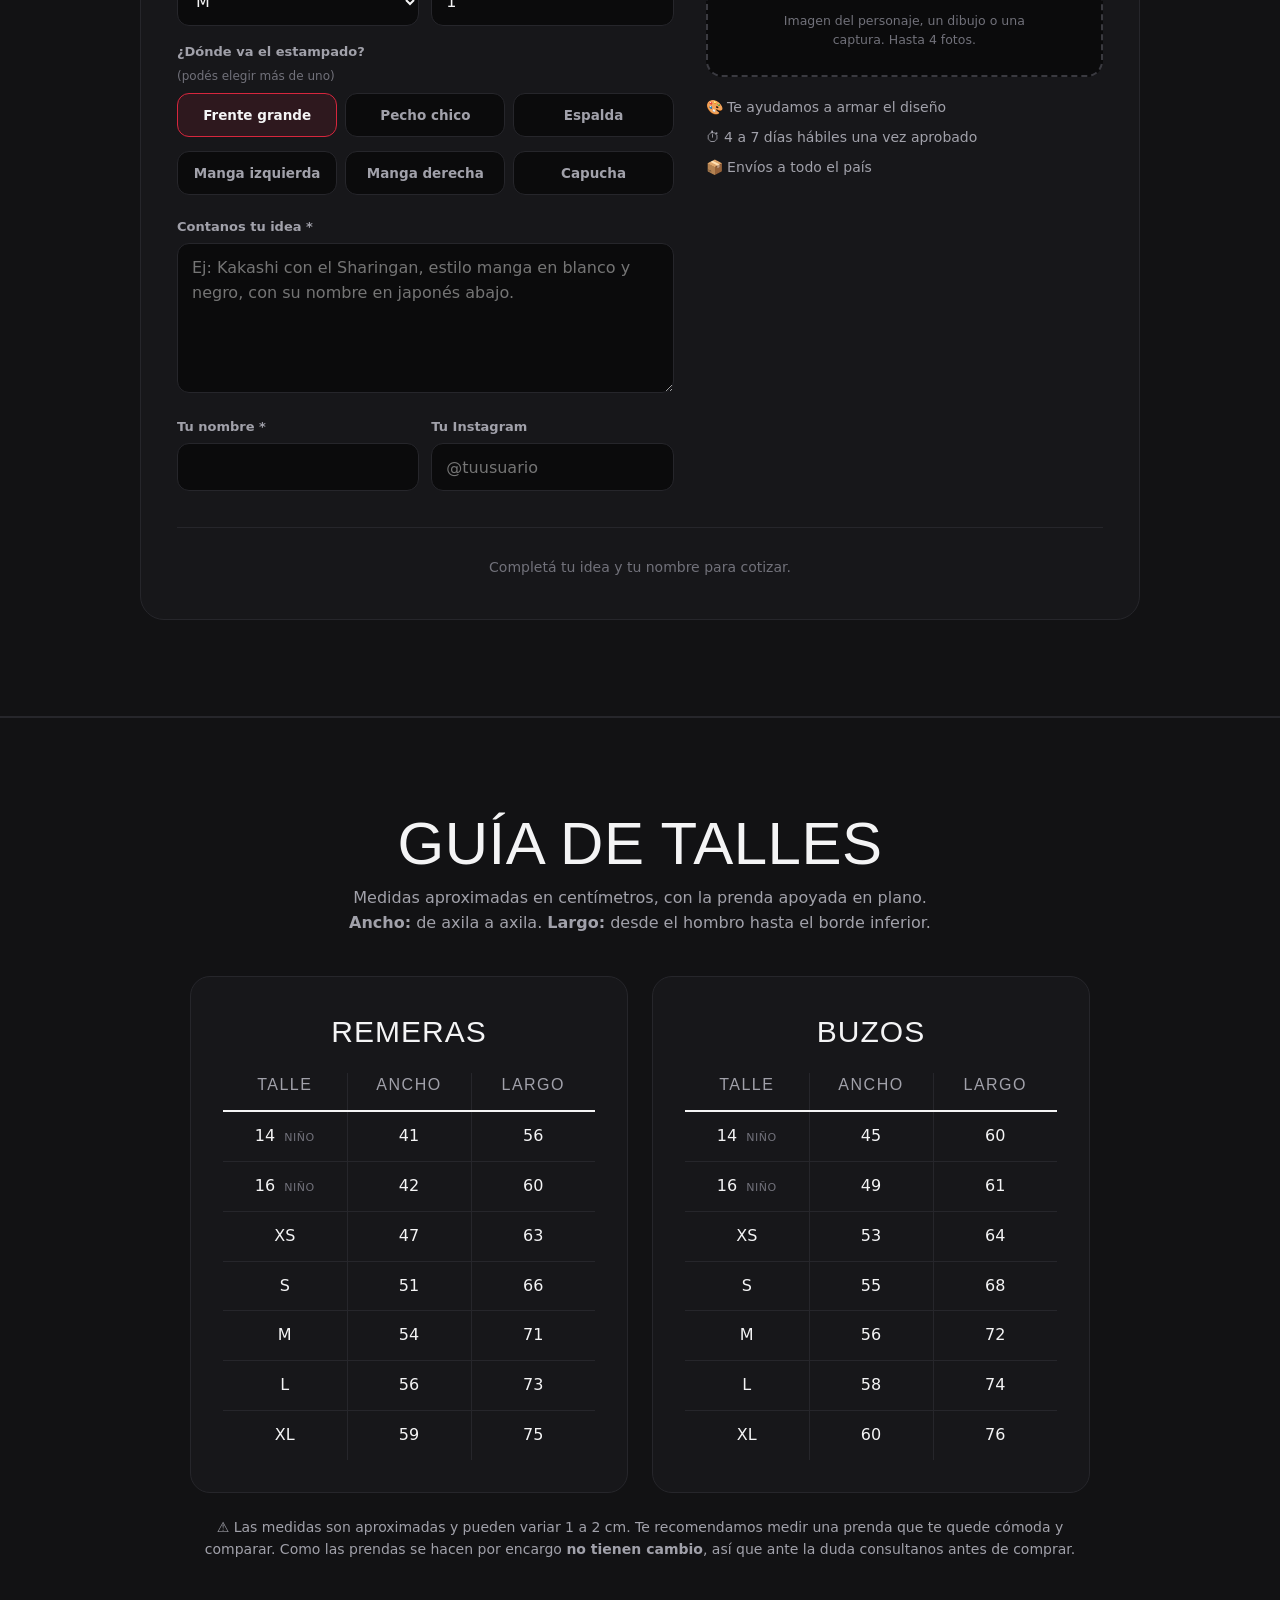
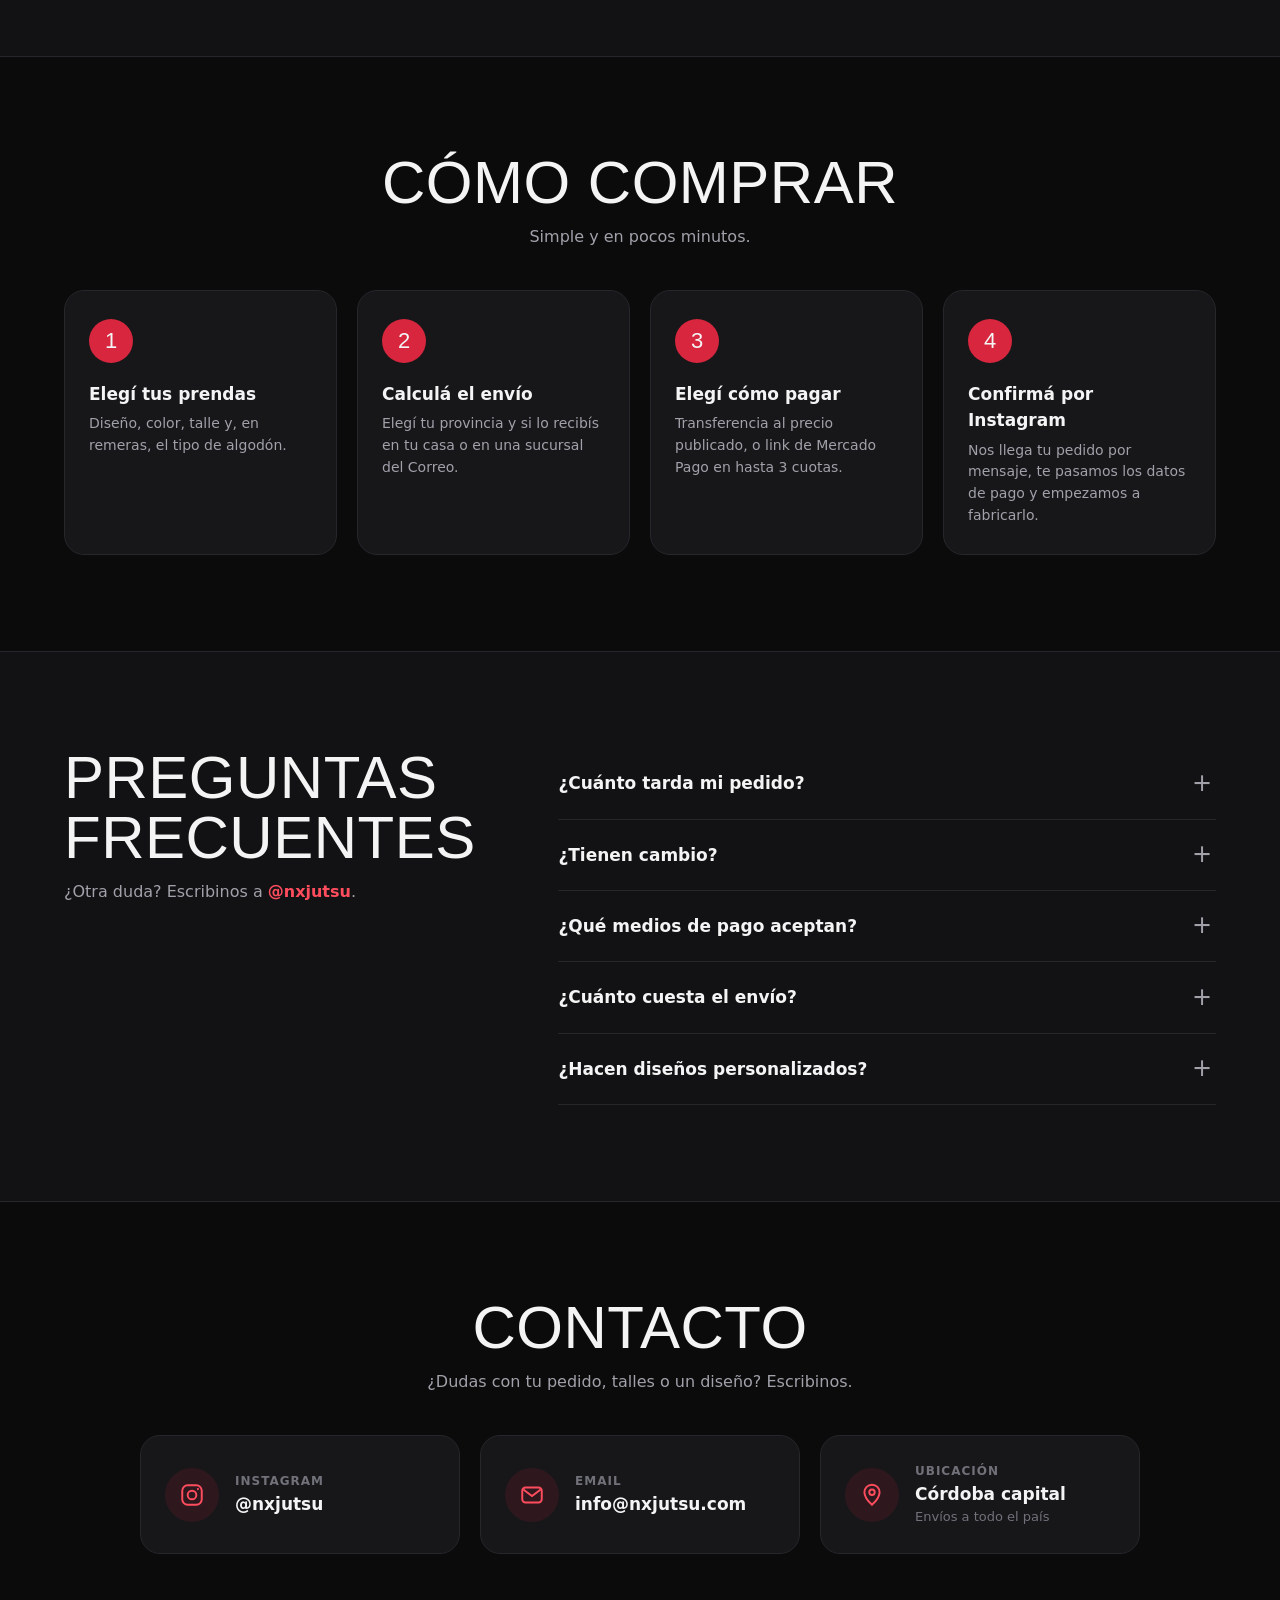
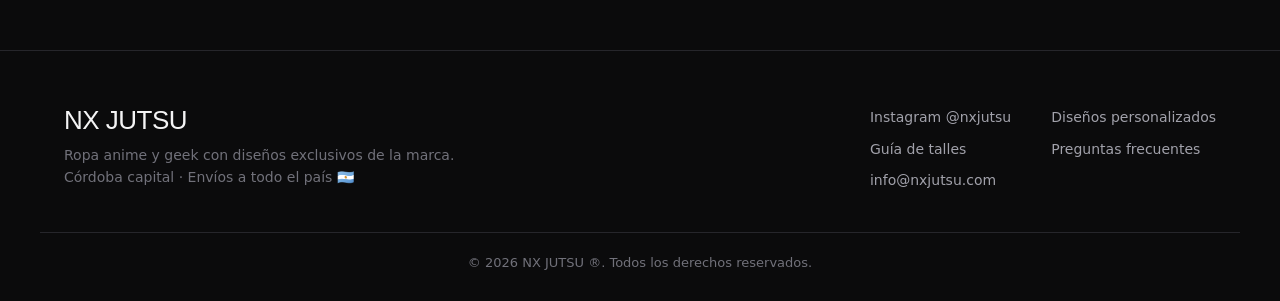
==== commit e58d74d0: "Update index.html" ====
--- a/index.html
+++ b/index.html
@@ -255,7 +255,6 @@
       <details><summary>¿Tienen cambio?</summary><p>No. Como cada prenda se fabrica especialmente para vos, <strong>no tienen cambio</strong>. Revisá bien la guía de talles antes de comprar y, si tenés dudas, consultanos.</p></details>
       <details><summary>¿Qué medios de pago aceptan?</summary><p><strong>Transferencia bancaria</strong> al precio publicado, o <strong>tarjeta de crédito o débito con link de pago de Mercado Pago</strong>, en 1, 2 o 3 cuotas con un recargo del <span class="mp-pct">15</span>% (lo ves calculado en el carrito antes de confirmar).</p></details>
       <details><summary>¿Cuánto cuesta el envío?</summary><p>Al finalizar la compra elegís tu provincia y la modalidad (domicilio o sucursal) y te mostramos el costo estimado. Antes de pagar te confirmamos el valor exacto de Correo Argentino. Si estás en Córdoba capital podés retirar sin cargo.</p></details>
-      <details><summary>¿Qué diferencia hay entre algodón común y peinado?</summary><p>El algodón común es el clásico de siempre. El algodón peinado es de mejor calidad: se nota a simple vista y al tacto.</p></details>
       <details><summary>¿Hacen diseños personalizados?</summary><p>¡Sí! Completá el formulario de <a href="#personalizado">diseños personalizados</a> con tu idea y una foto de referencia, y te pasamos la cotización por Instagram.</p></details>
     </div>
   </div>
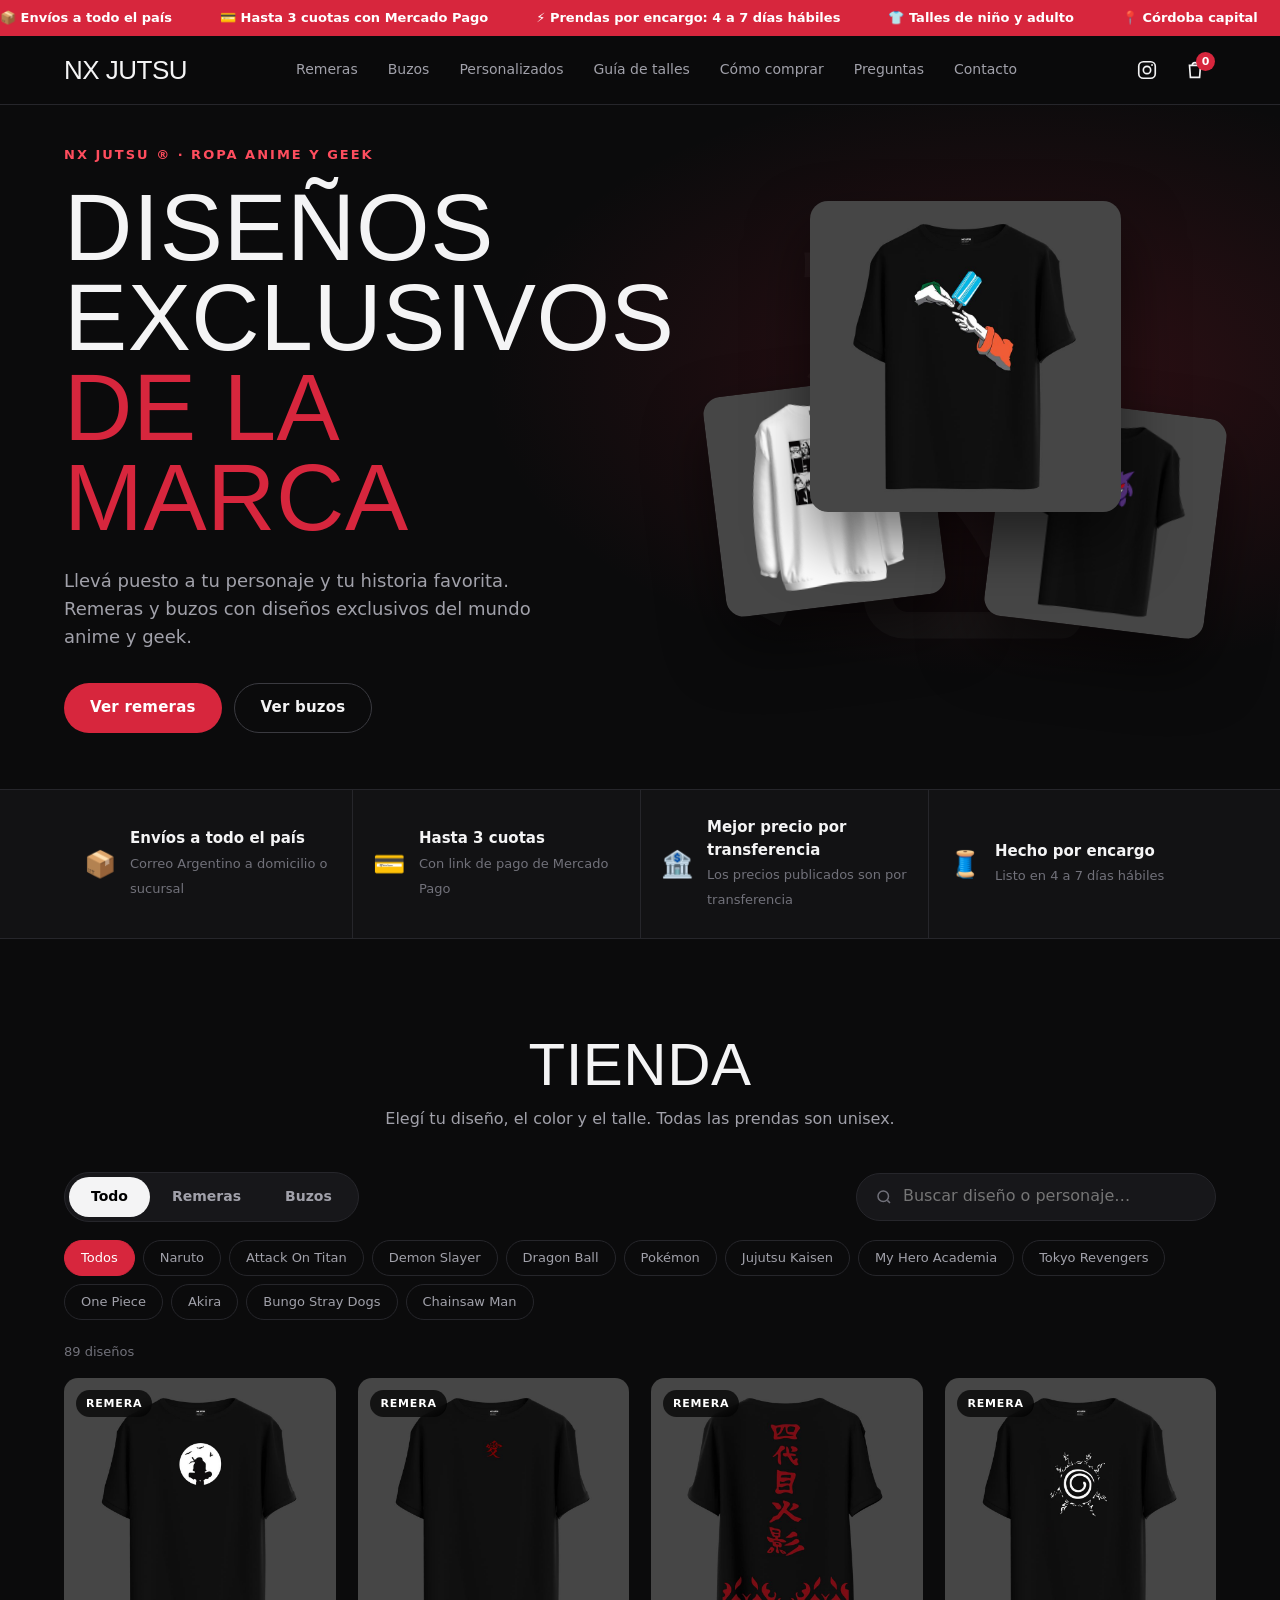
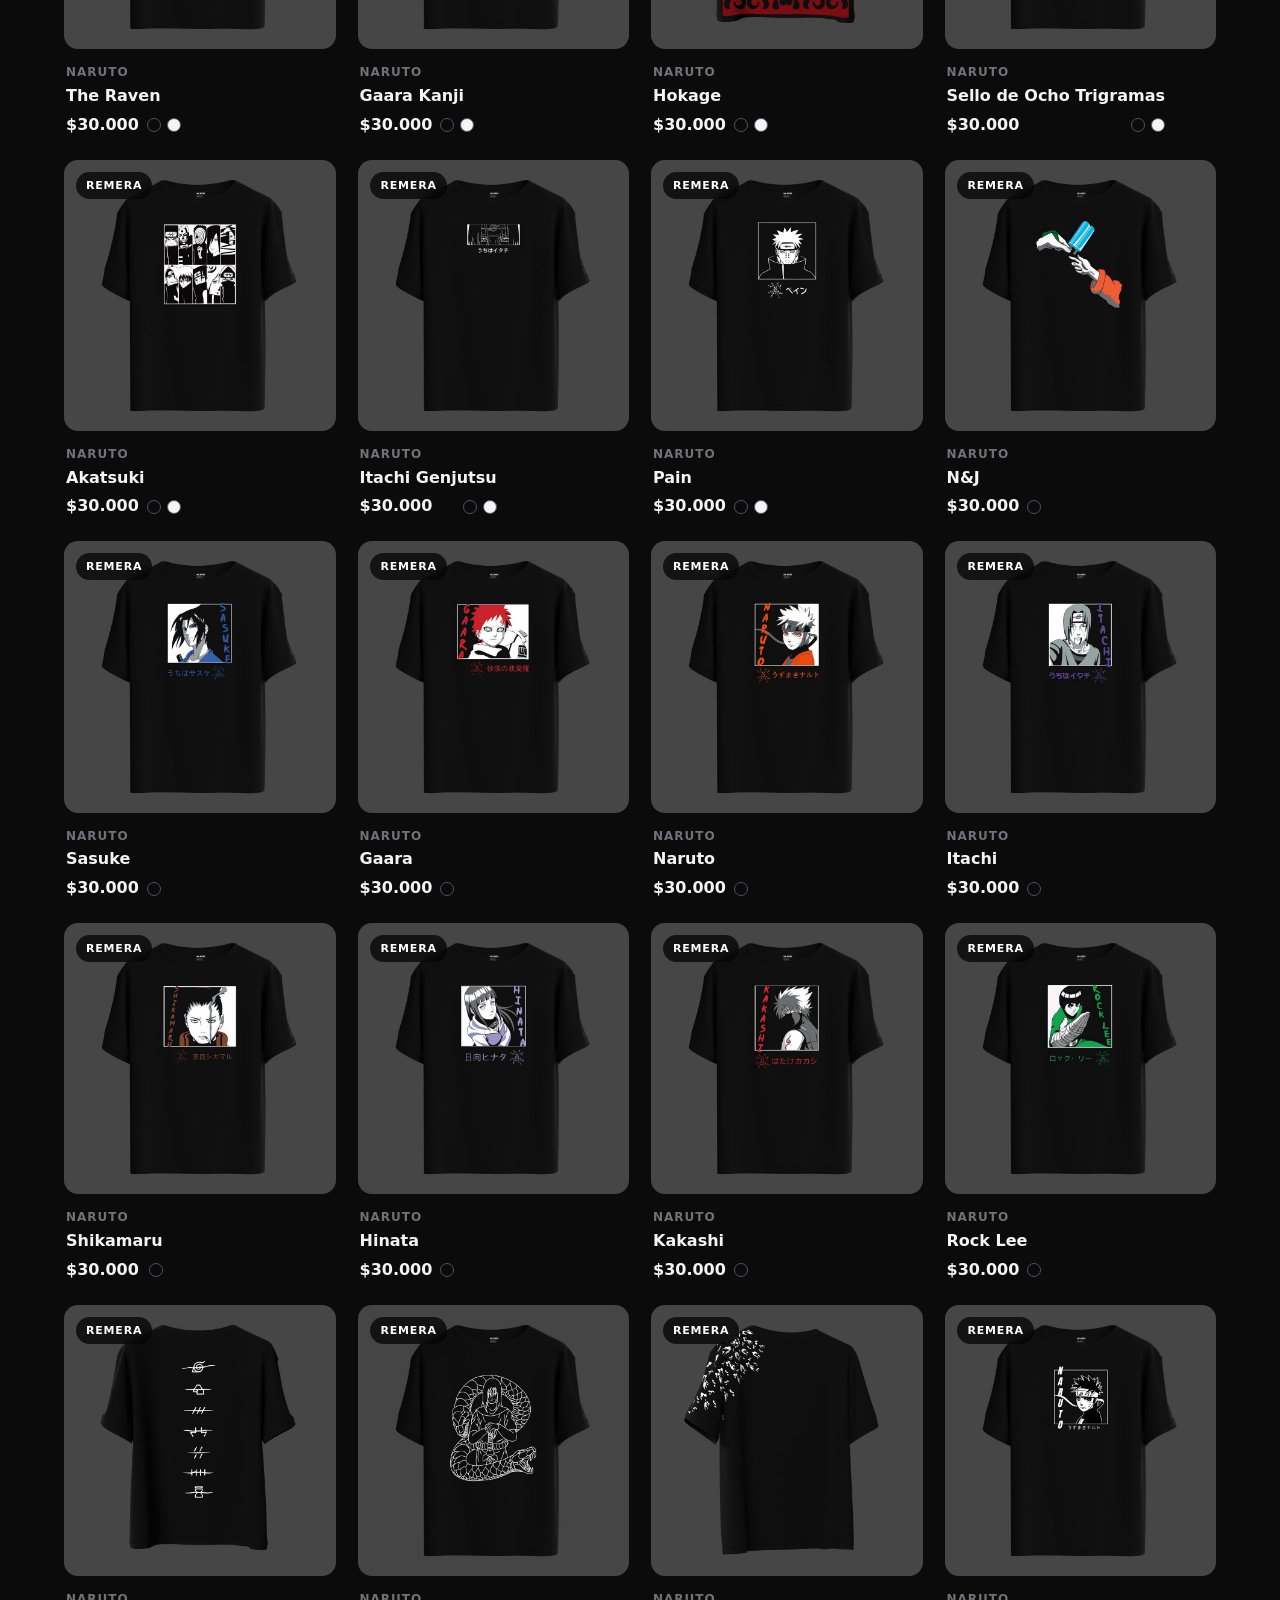
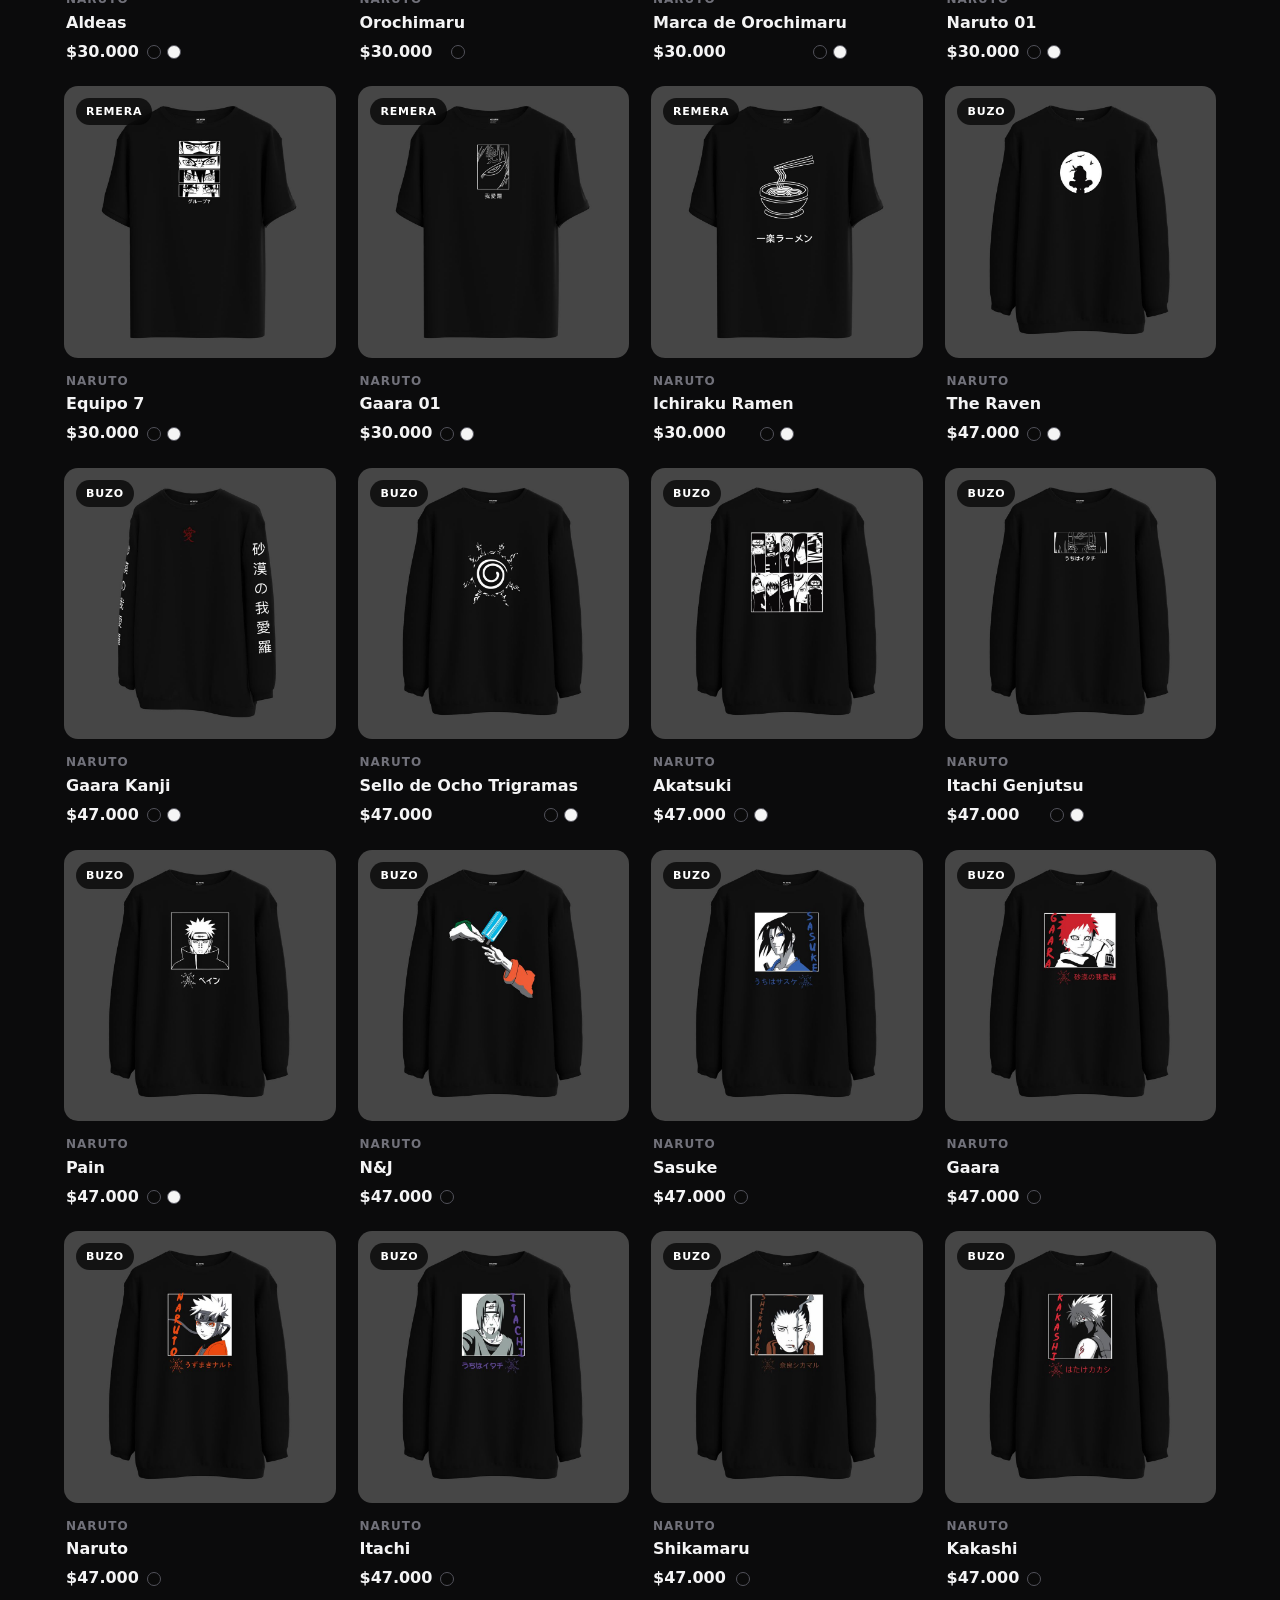
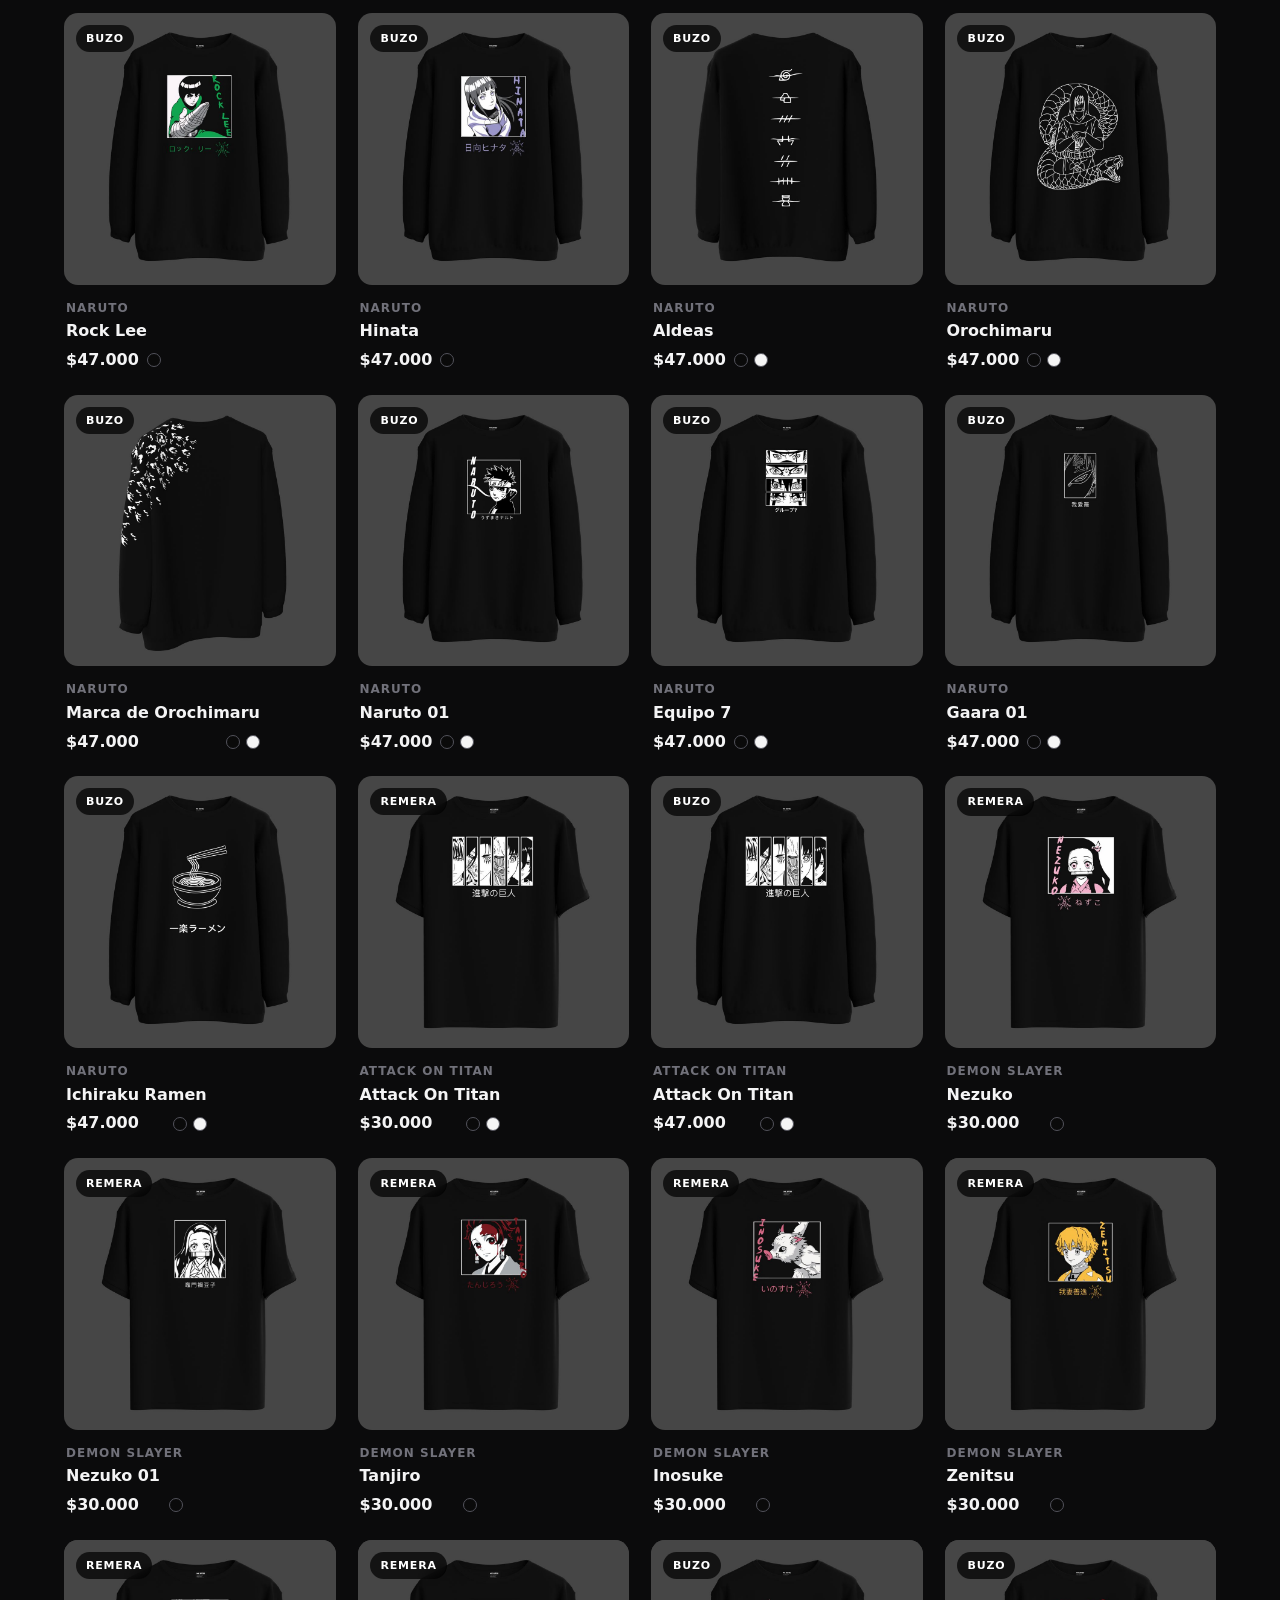
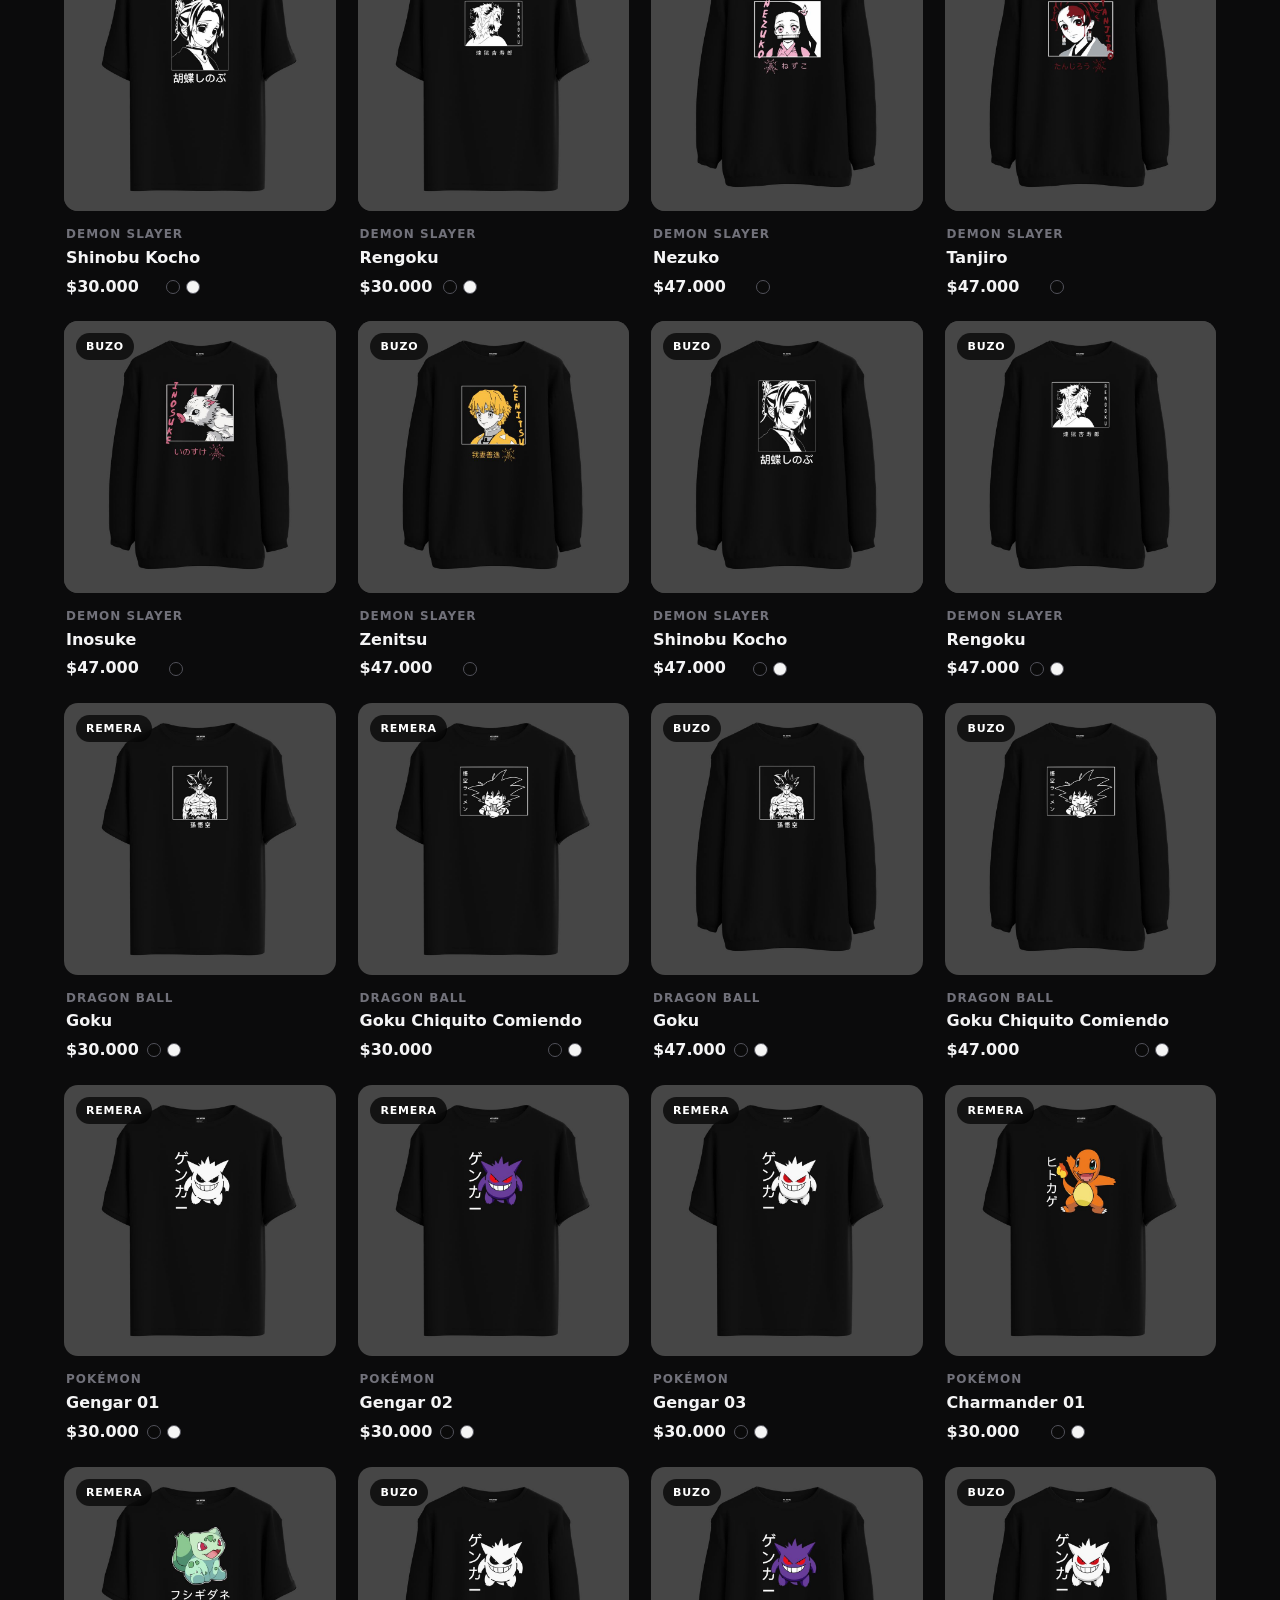
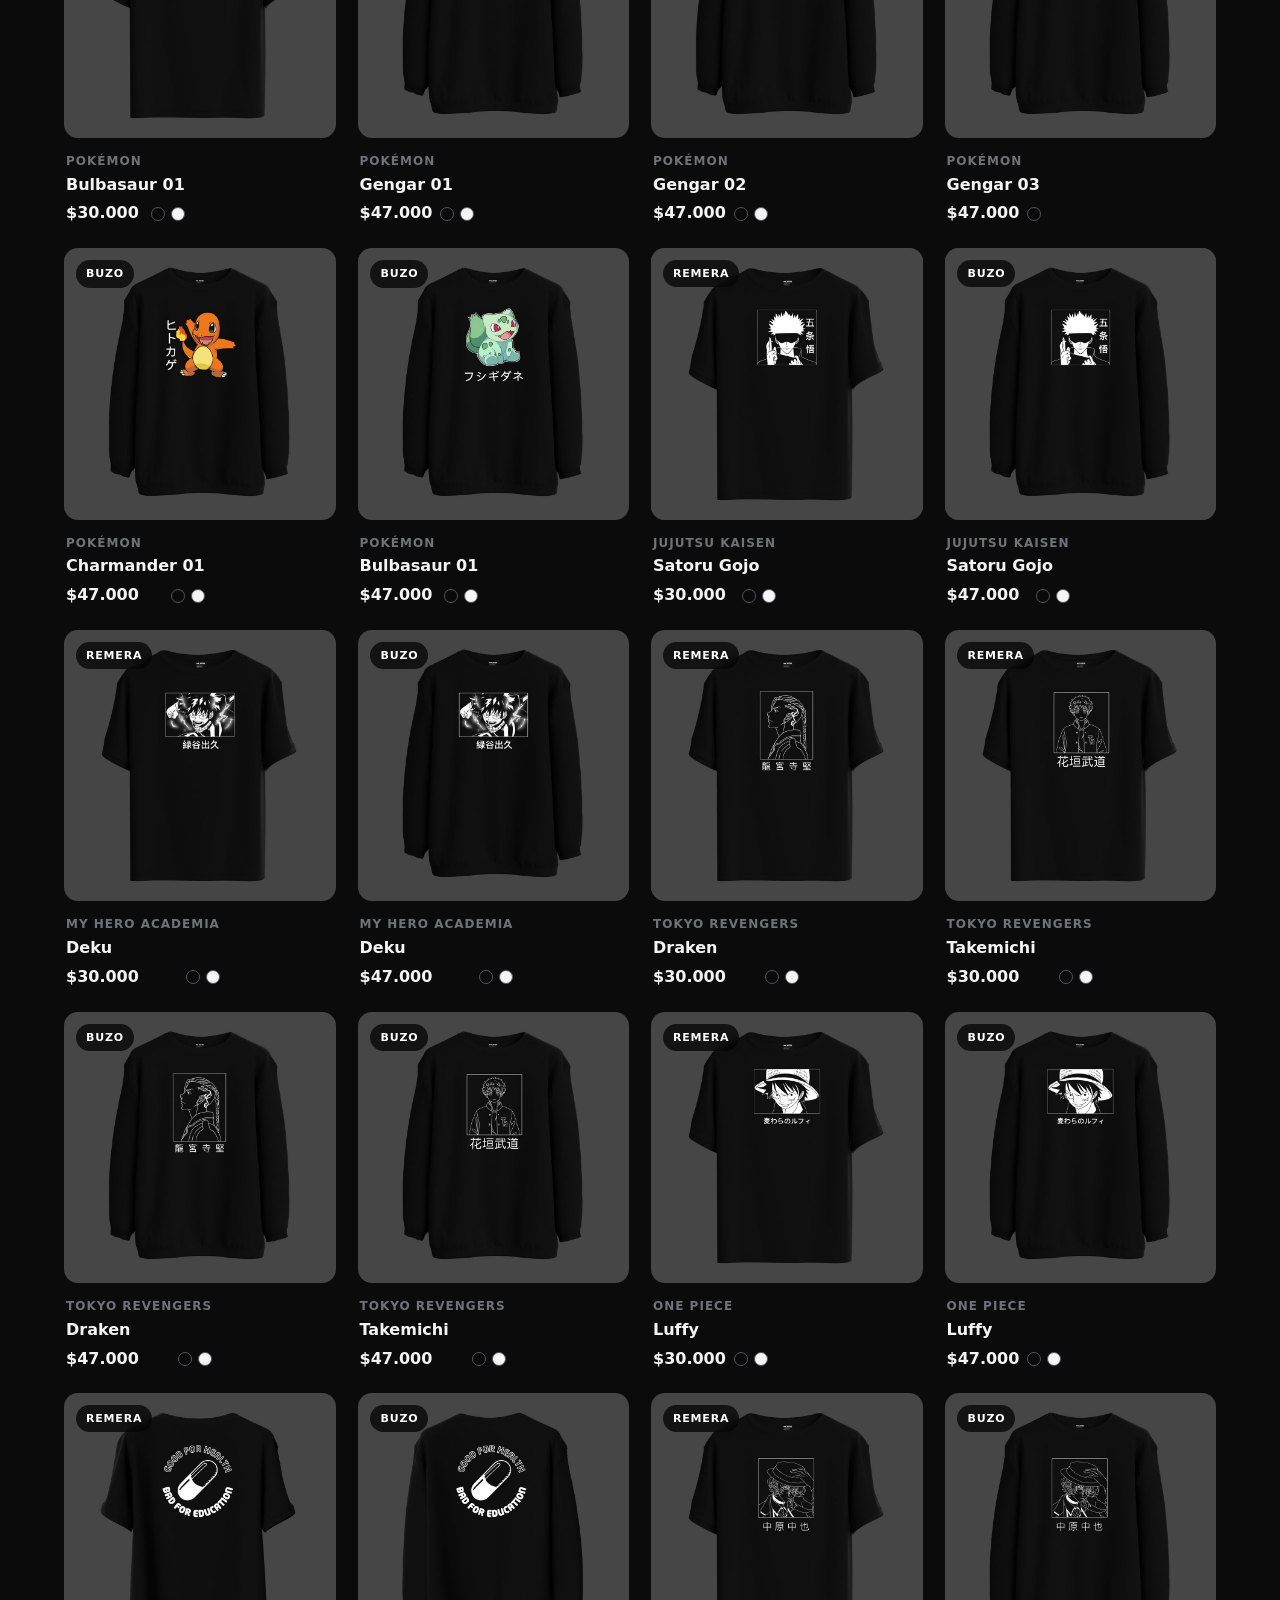
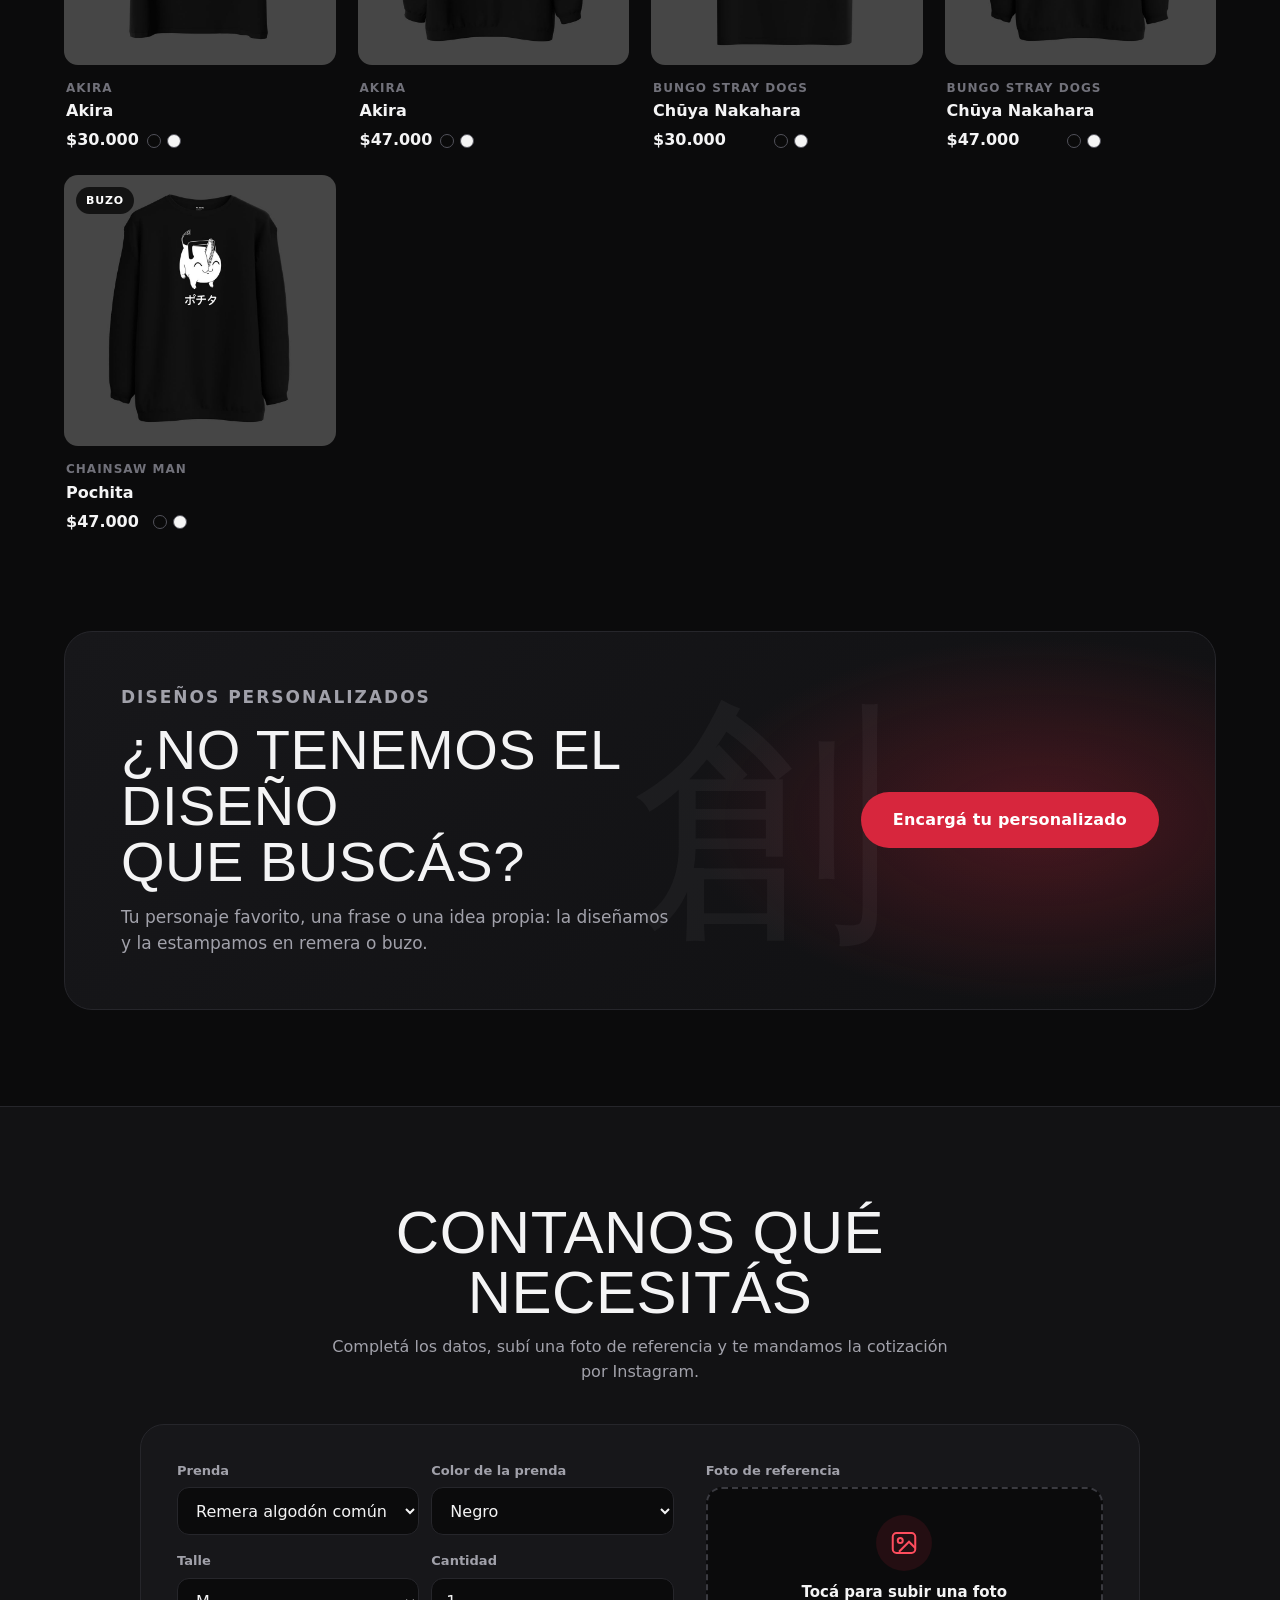
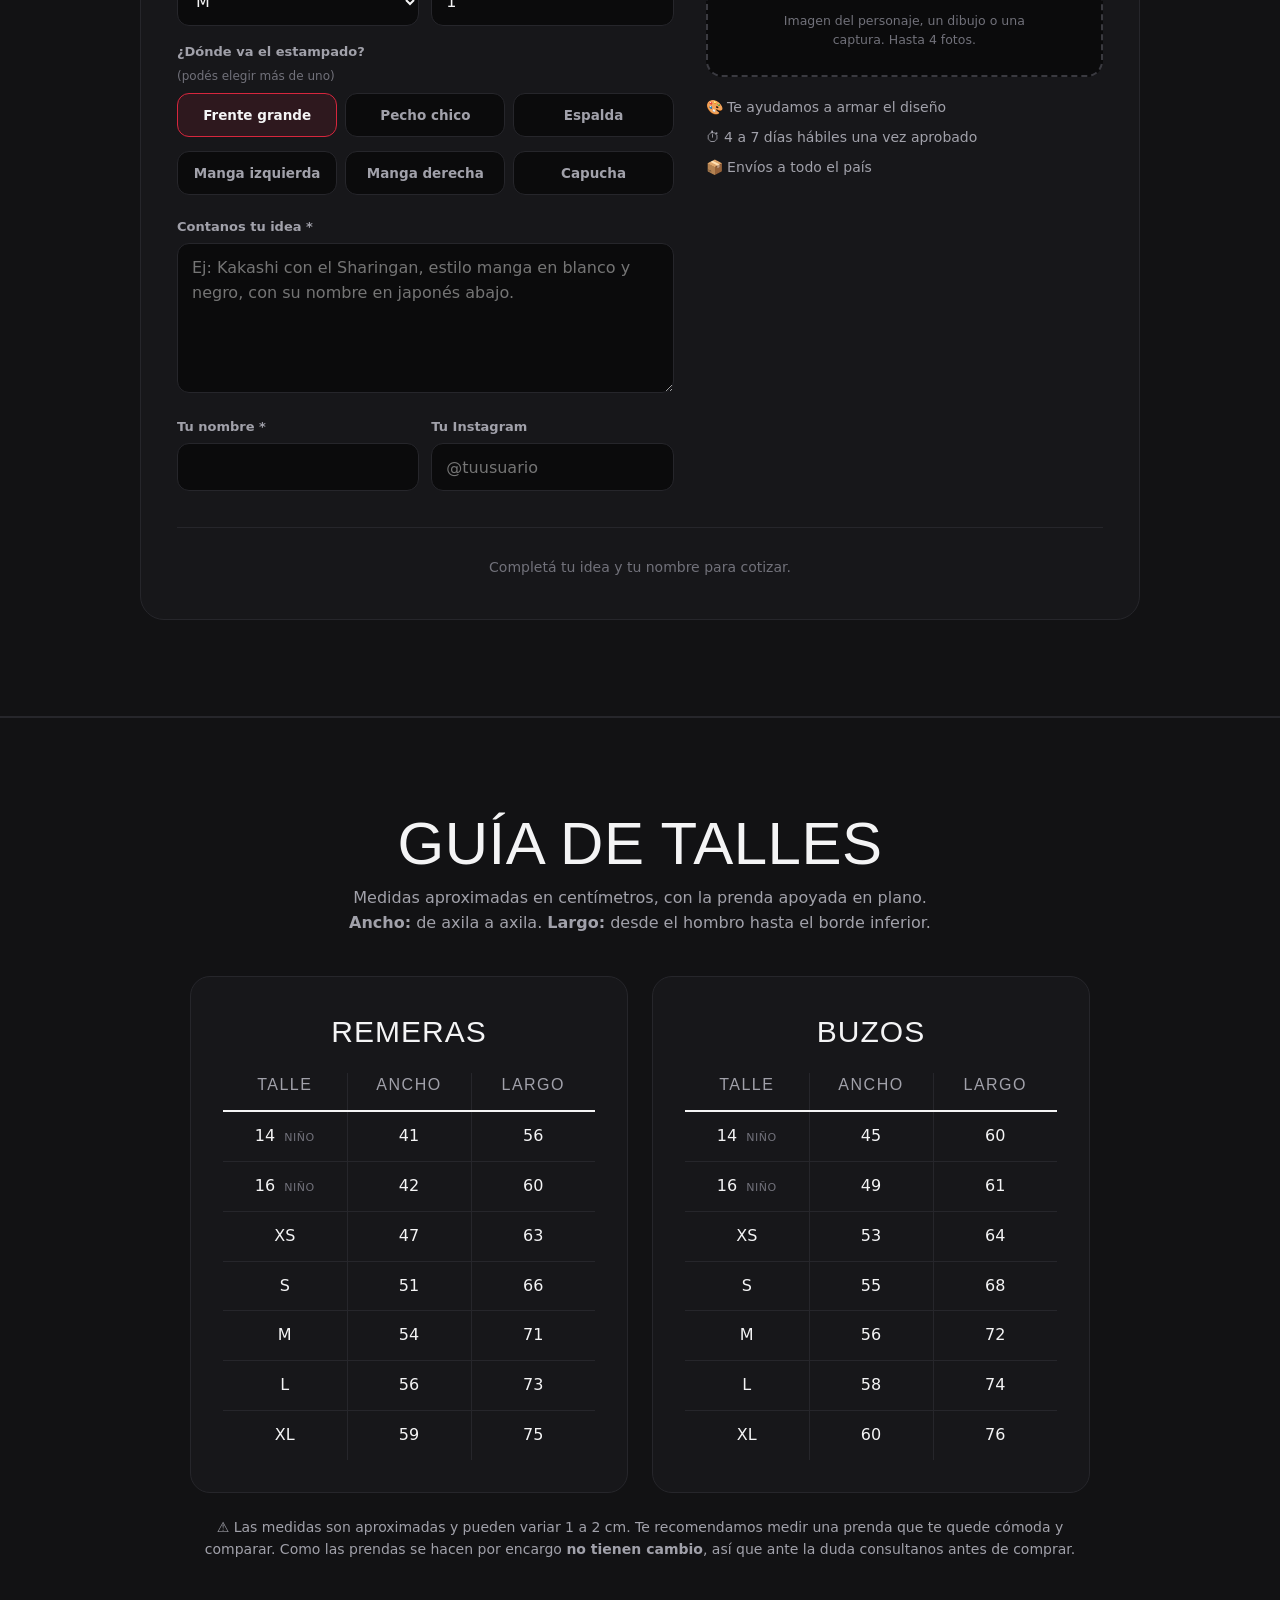
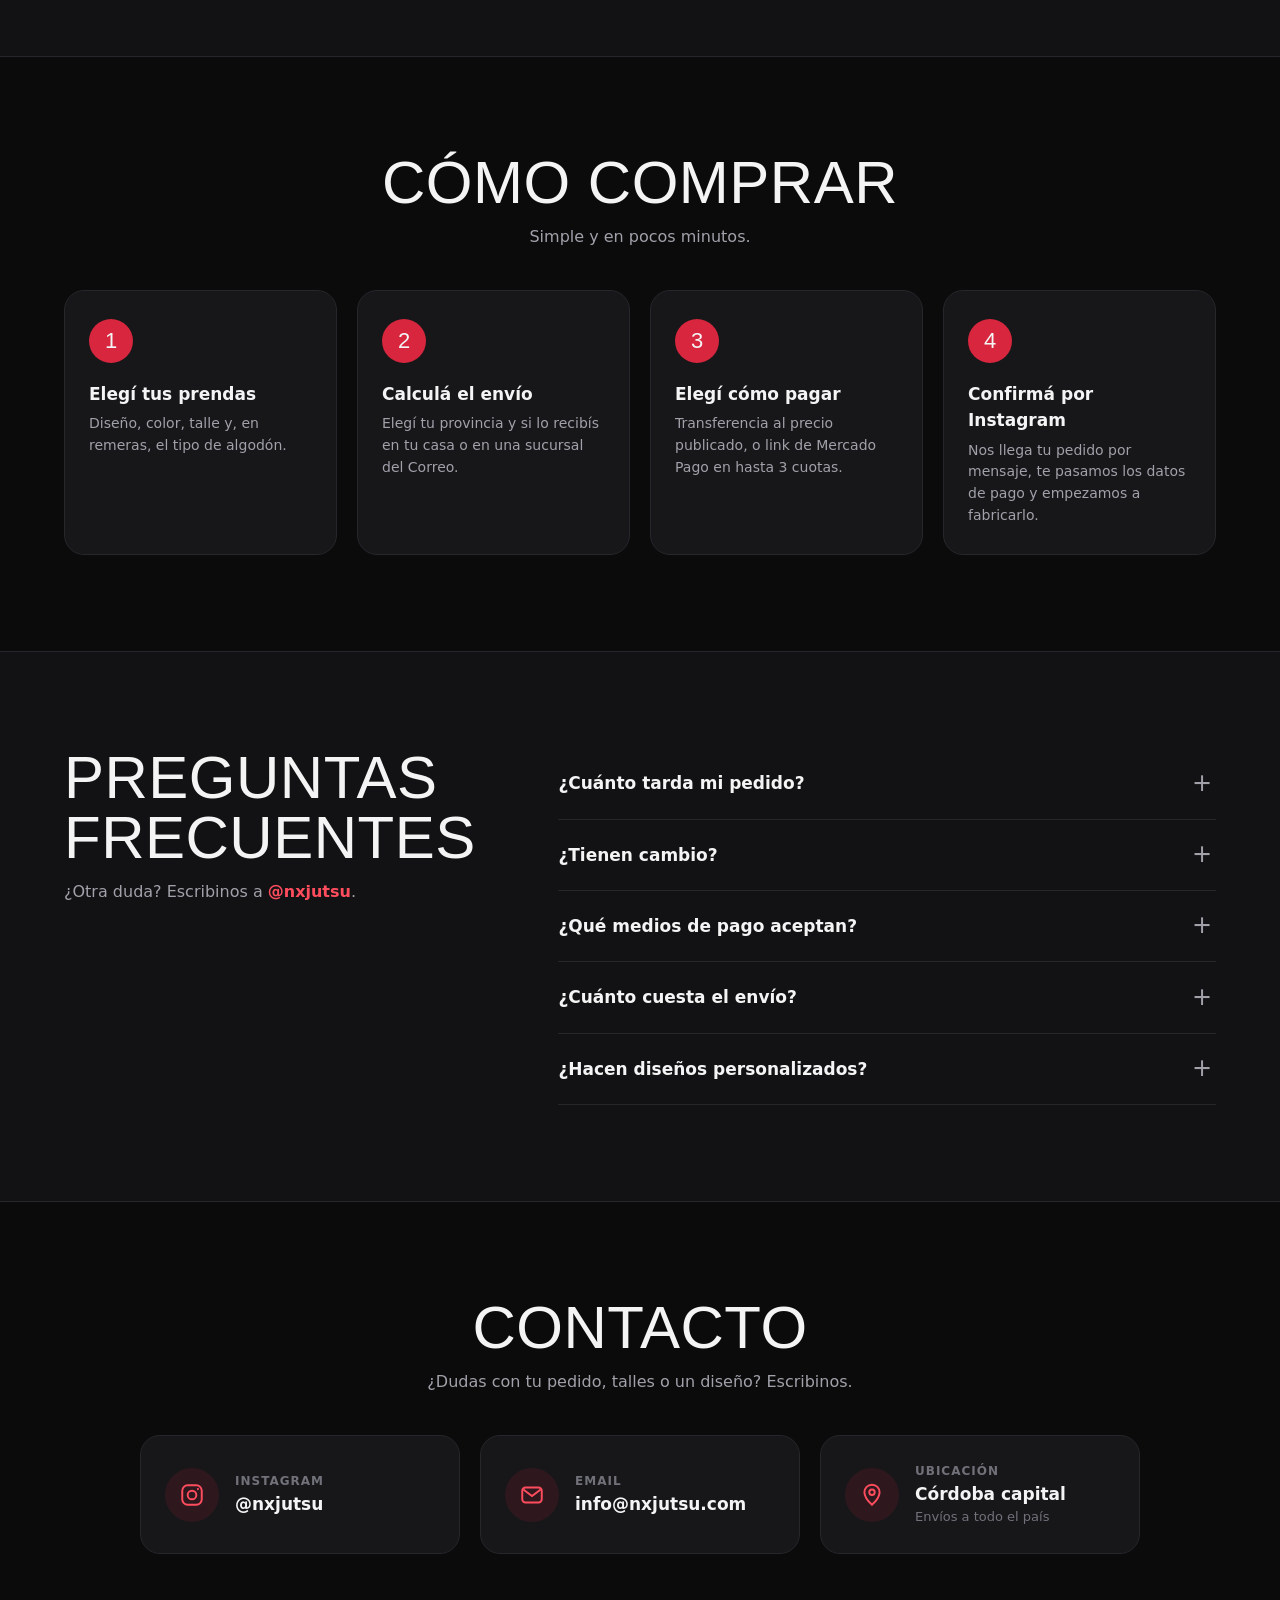
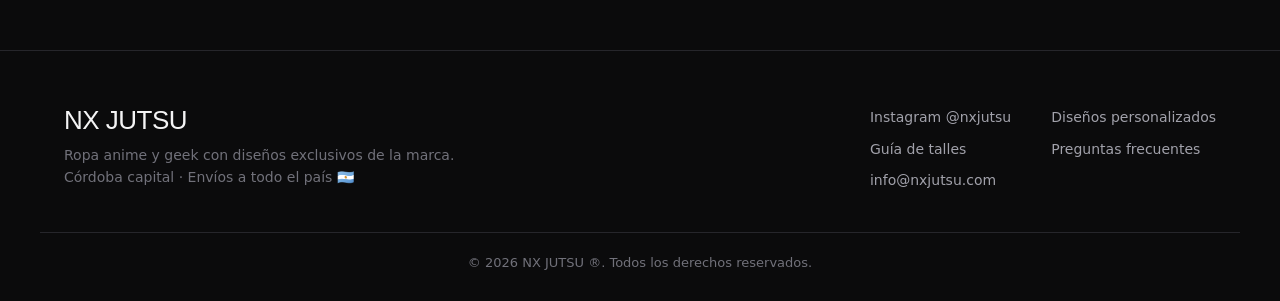
==== commit 1475ce1b: "Update index.html" ====
--- a/index.html
+++ b/index.html
@@ -440,6 +440,10 @@
   </aside>
 </div>
 
+<button class="cart-fab" id="cartFab" type="button" aria-label="Ver carrito" hidden>
+  <svg width="20" height="20" viewBox="0 0 24 24" fill="none" stroke="currentColor" stroke-width="2" stroke-linecap="round" stroke-linejoin="round" aria-hidden="true"><path d="M6 7h12l-1 13H7L6 7z"/><path d="M9 7a3 3 0 0 1 6 0"/></svg>
+  <span>Ver carrito</span><b id="cartFabN">0</b><em id="cartFabT"></em>
+</button>
 <div class="toast" id="toast" role="status" aria-live="polite"></div>
 
 <script src="products.js"></script>
--- a/styles.css
+++ b/styles.css
@@ -324,7 +324,7 @@
 .done .btn{margin-bottom:10px}
 .order-text{text-align:left;white-space:pre-wrap;background:var(--bg);border:1px solid var(--line);border-radius:12px;padding:14px;font-size:12.5px;color:var(--muted);margin-top:10px;font-family:ui-monospace,Menlo,monospace}
 
-.toast{position:fixed;left:50%;bottom:28px;transform:translate(-50%,30px);background:var(--text);color:#000;font-weight:600;font-size:14px;padding:12px 22px;border-radius:999px;opacity:0;pointer-events:none;transition:.3s;z-index:200;box-shadow:0 10px 30px rgba(0,0,0,.4)}
+.toast{position:fixed;left:50%;bottom:96px;transform:translate(-50%,30px);background:var(--text);color:#000;font-weight:600;font-size:14px;padding:12px 22px;border-radius:999px;opacity:0;pointer-events:none;transition:.3s;z-index:200;box-shadow:0 10px 30px rgba(0,0,0,.4)}
 .toast.on{opacity:1;transform:translate(-50%,0)}
 
 /* responsive */
@@ -401,3 +401,13 @@
 .suc-steps{margin:0 0 16px;padding:12px 14px 12px 34px;border-radius:12px;background:var(--bg);border:1px solid var(--line);color:var(--muted);font-size:13px;display:grid;gap:6px}
 .suc-steps b{color:var(--text);font-weight:600}
 .suc-steps li::marker{color:#ffce00;font-weight:700}
+
+/* Botón flotante Ver carrito */
+.cart-fab{position:fixed;left:50%;bottom:22px;transform:translateX(-50%);z-index:90;display:flex;align-items:center;gap:10px;padding:13px 22px;border-radius:999px;border:1px solid rgba(255,255,255,.18);background:rgba(18,18,20,.72);-webkit-backdrop-filter:blur(14px);backdrop-filter:blur(14px);color:#fff;font:600 15px/1 var(--body);cursor:pointer;box-shadow:0 12px 34px rgba(0,0,0,.45);transition:background .2s,border-color .2s,transform .2s;animation:fabIn .35s ease;white-space:nowrap}
+.cart-fab:hover{background:rgba(215,38,61,.85);border-color:transparent;transform:translateX(-50%) translateY(-2px)}
+.cart-fab b{min-width:22px;height:22px;padding:0 6px;border-radius:11px;background:var(--accent);color:#fff;font-size:12px;display:grid;place-items:center}
+.cart-fab:hover b{background:#fff;color:var(--accent)}
+.cart-fab em{font-style:normal;font-weight:700;padding-left:10px;border-left:1px solid rgba(255,255,255,.25)}
+.cart-fab[hidden]{display:none}
+@keyframes fabIn{from{opacity:0;transform:translate(-50%,20px)}to{opacity:1;transform:translate(-50%,0)}}
+@media (max-width:520px){.cart-fab{bottom:16px;padding:12px 18px;font-size:14px}}
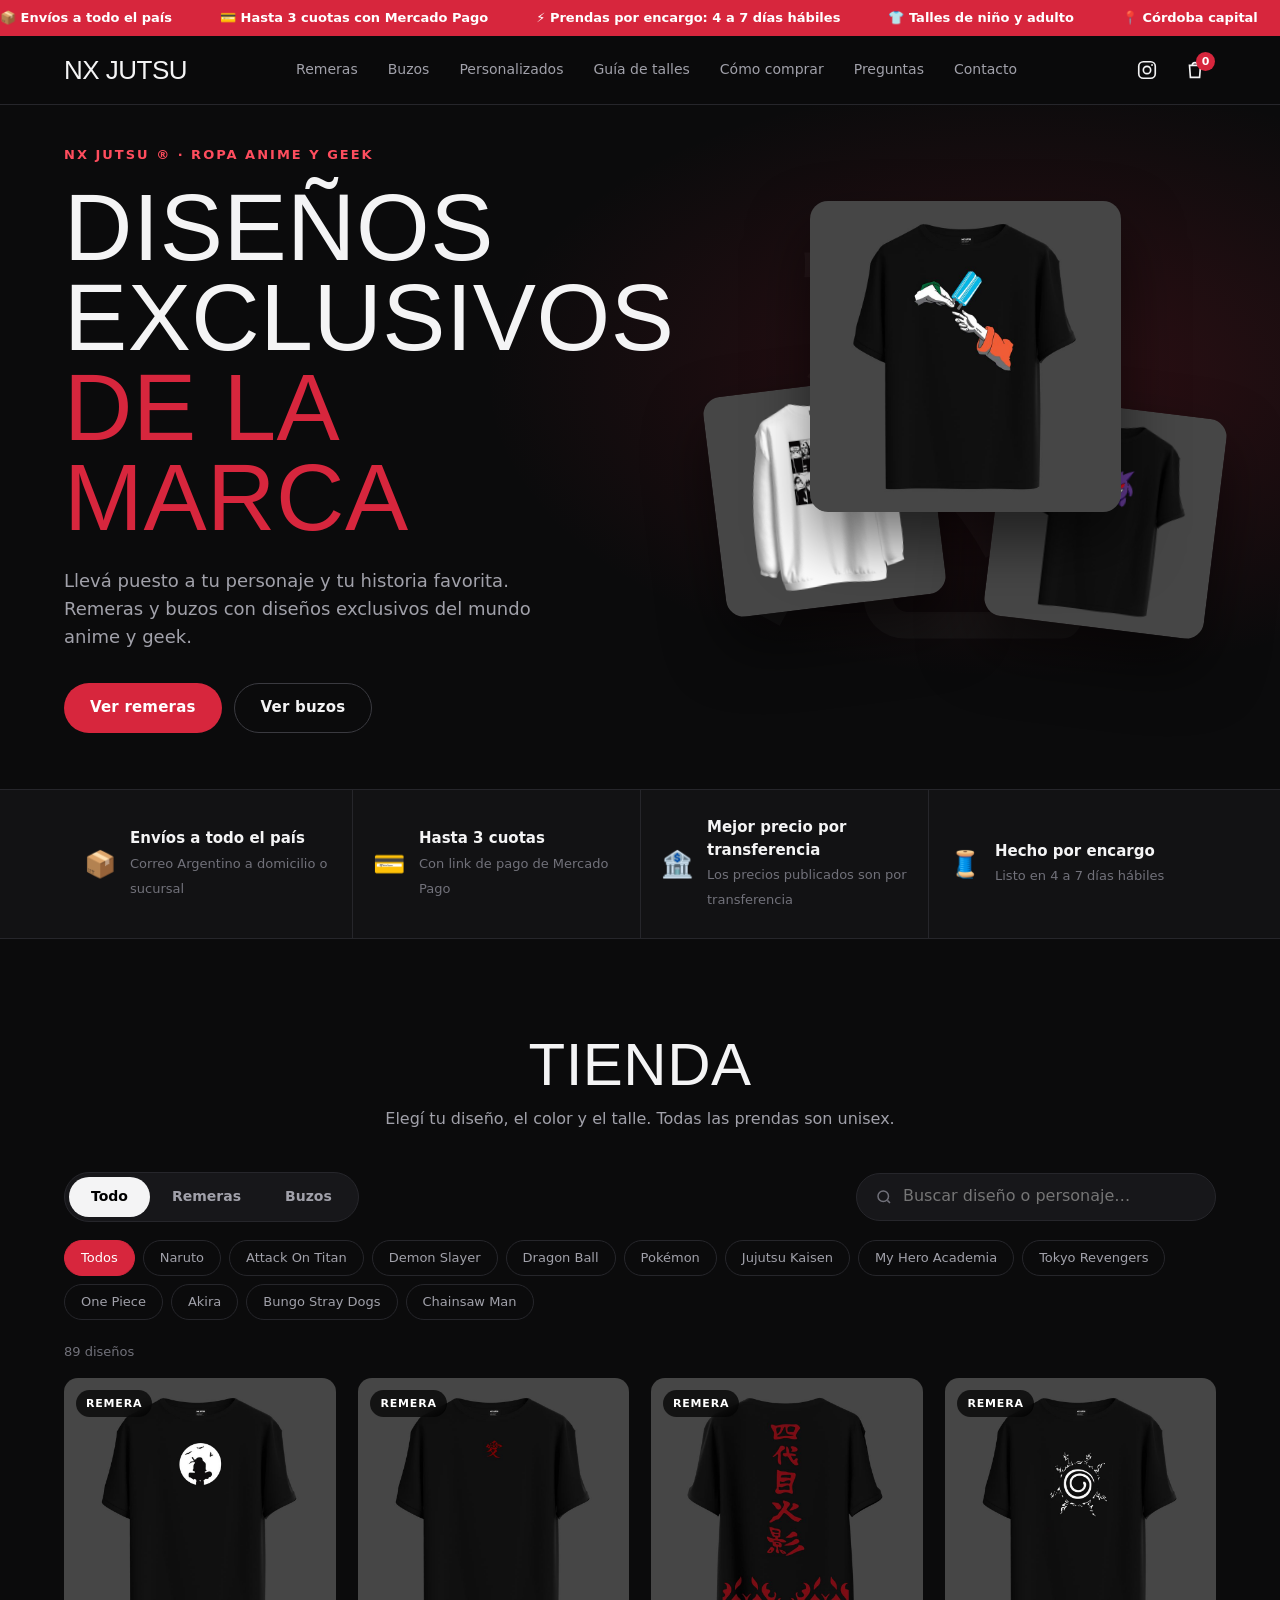
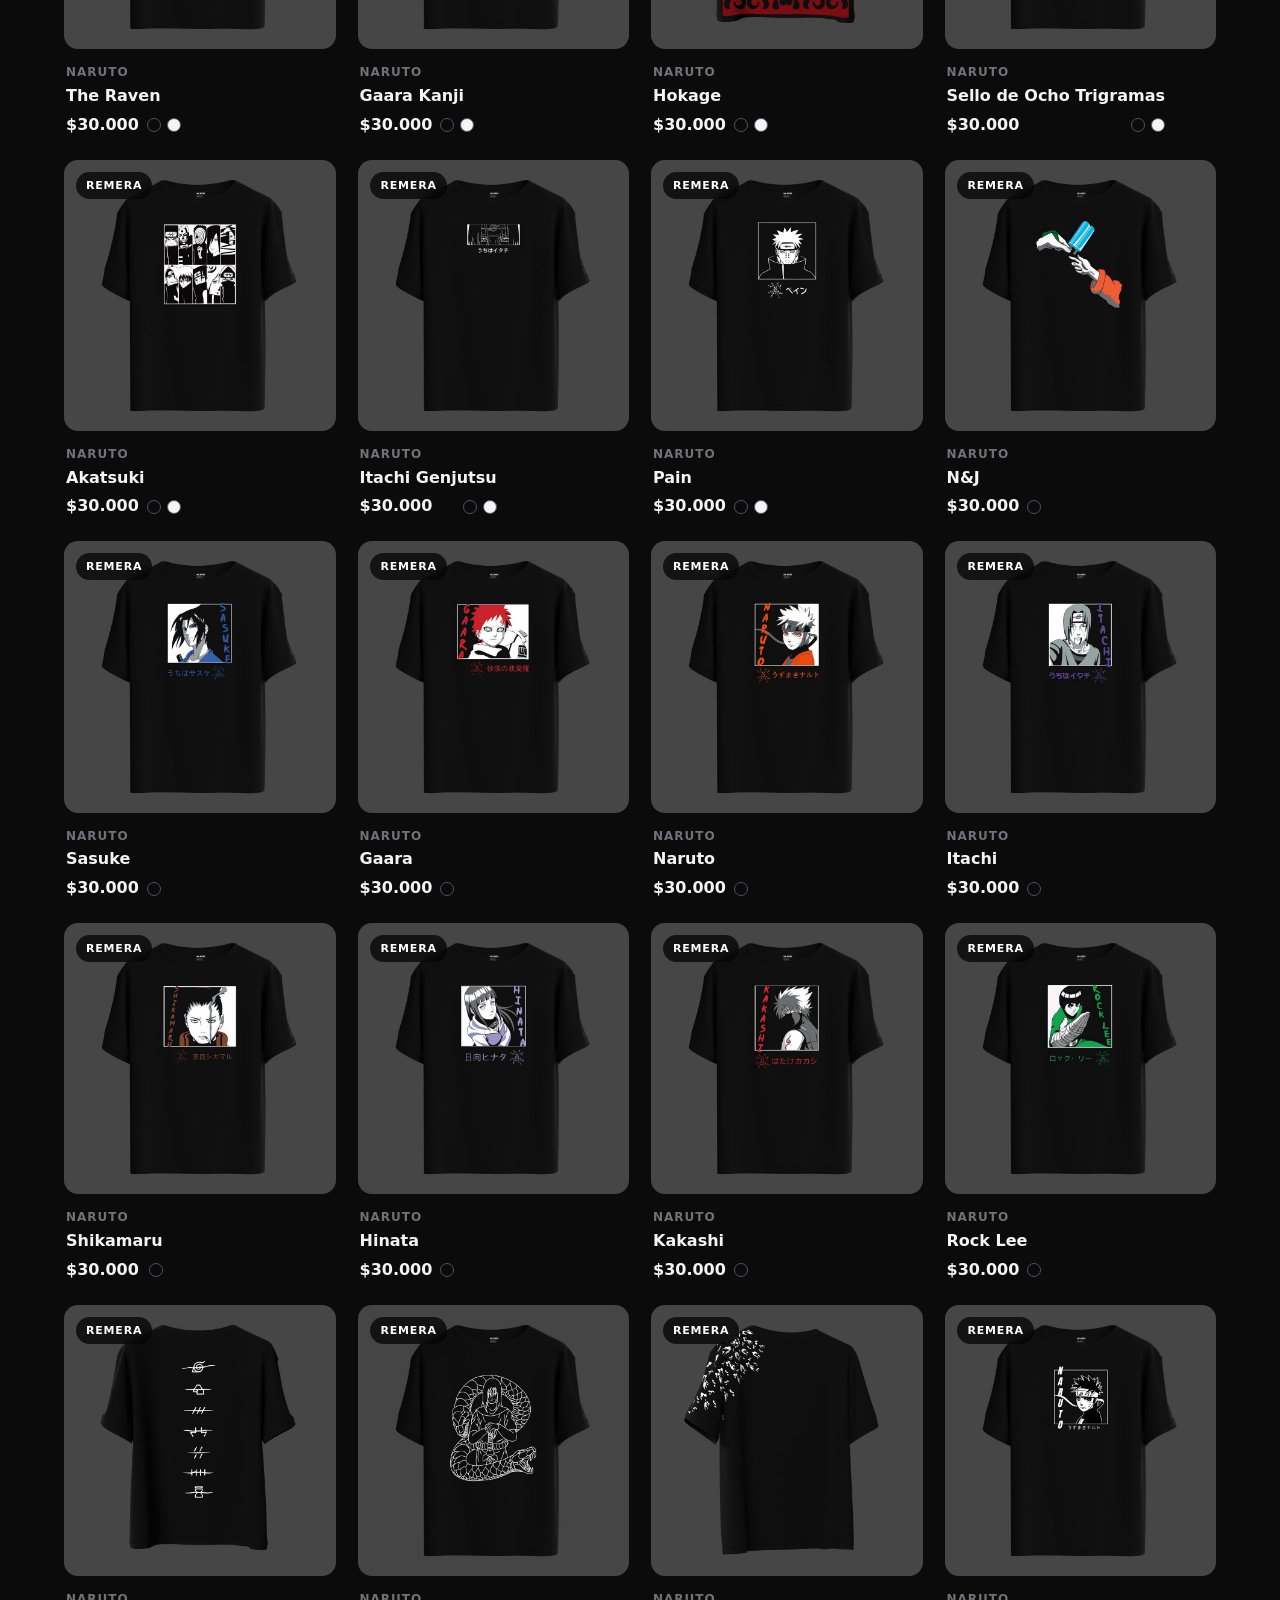
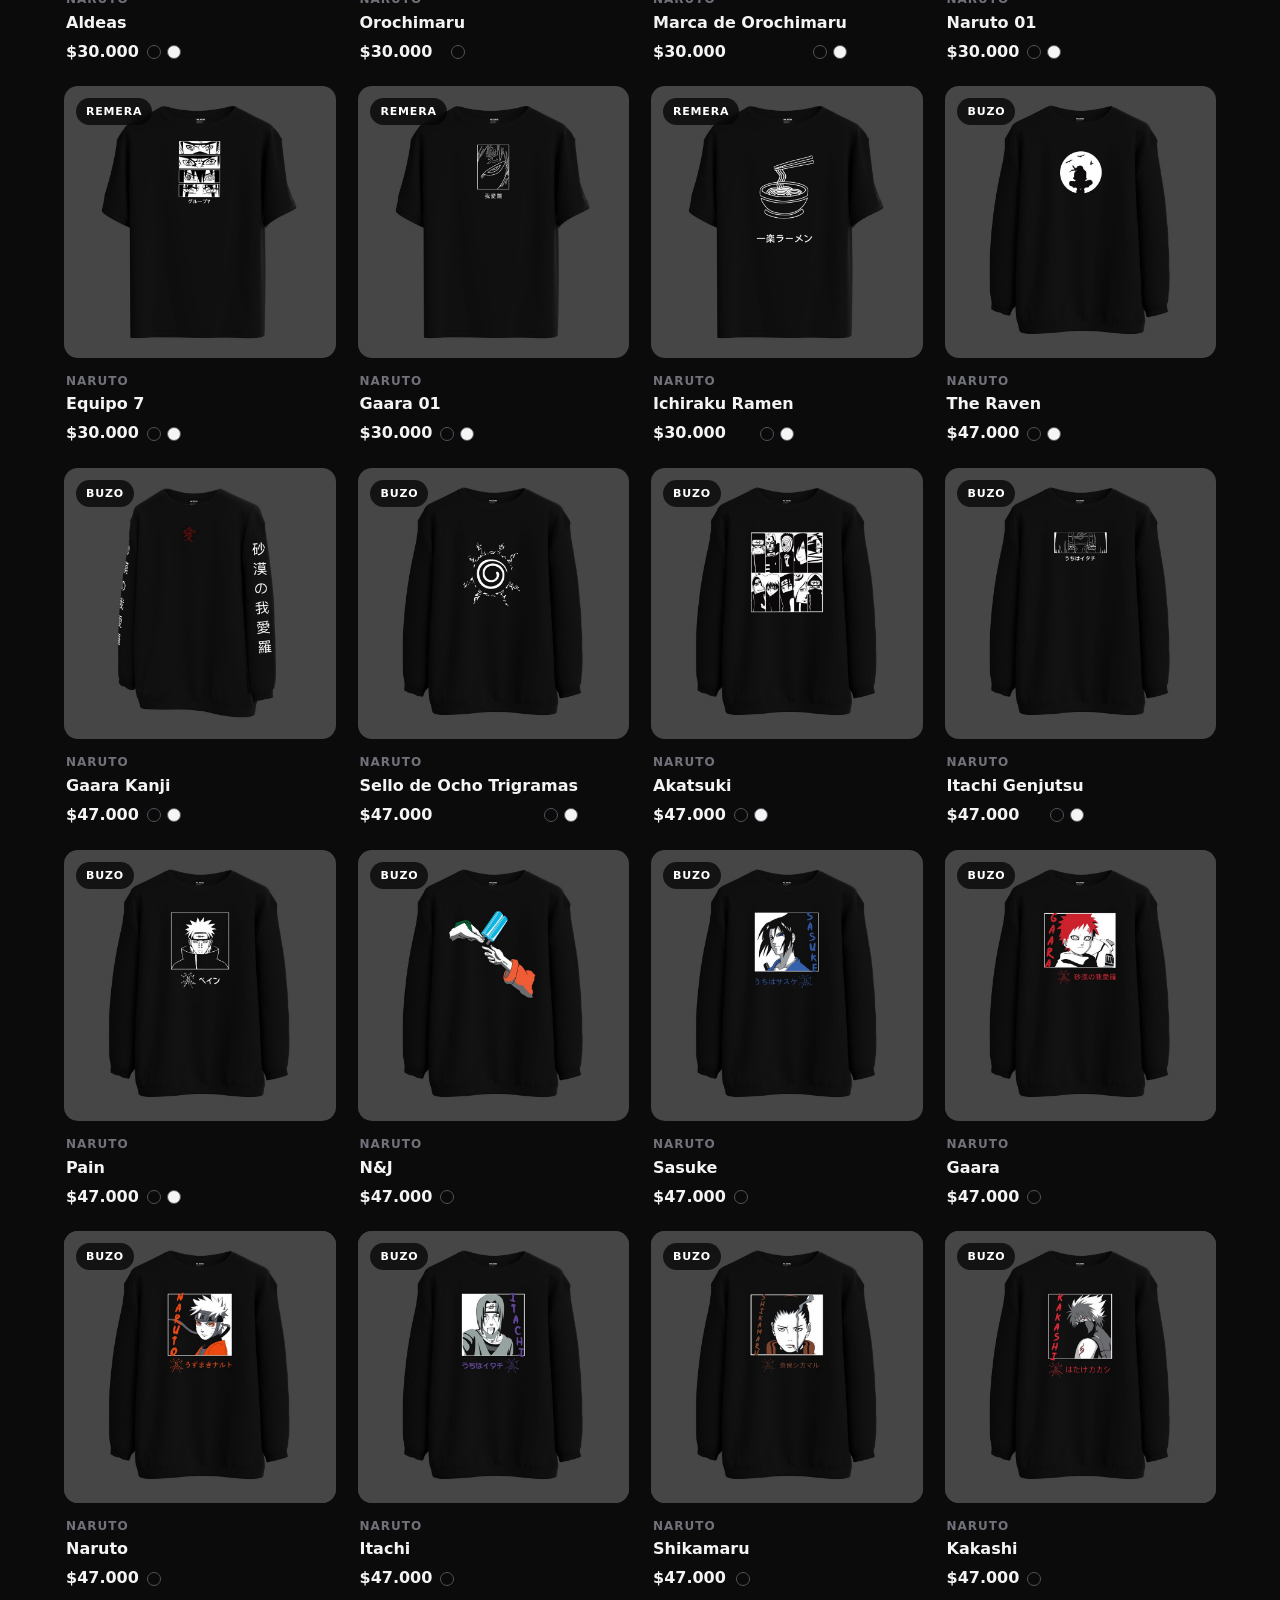
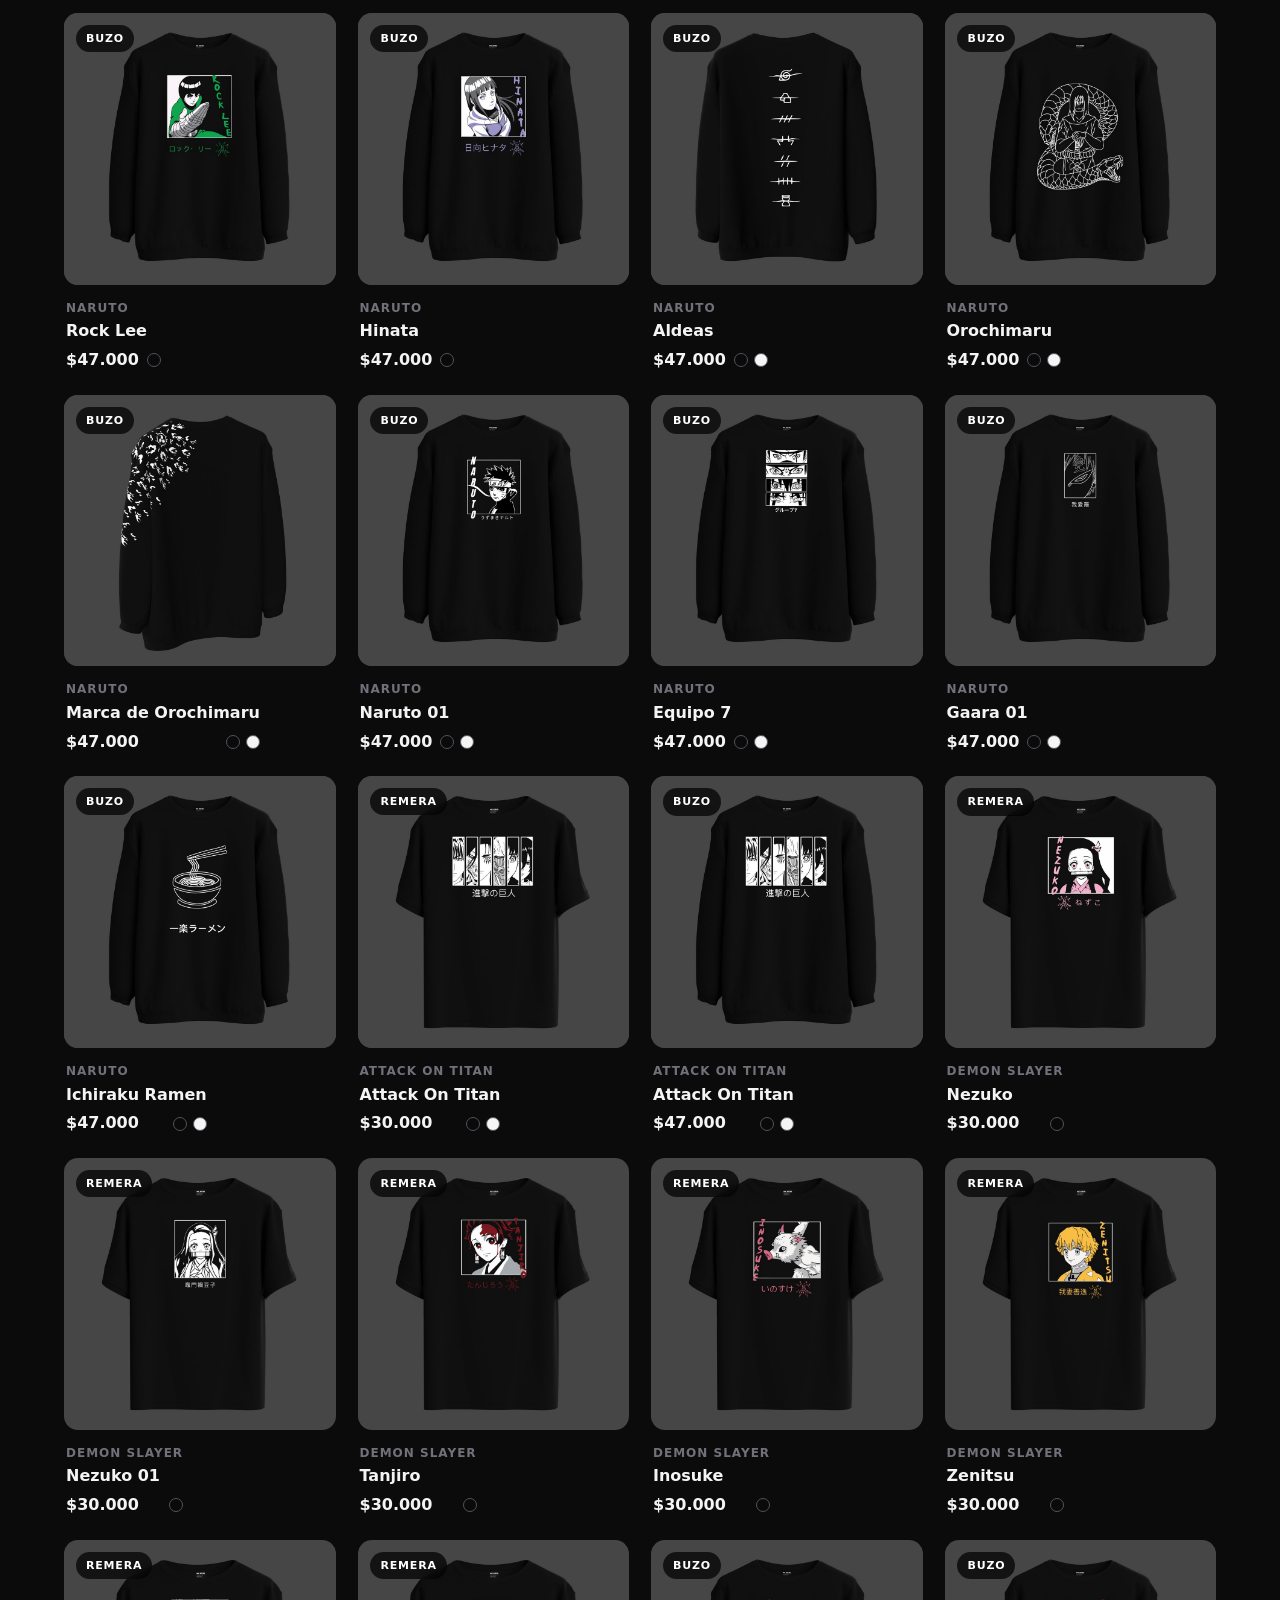
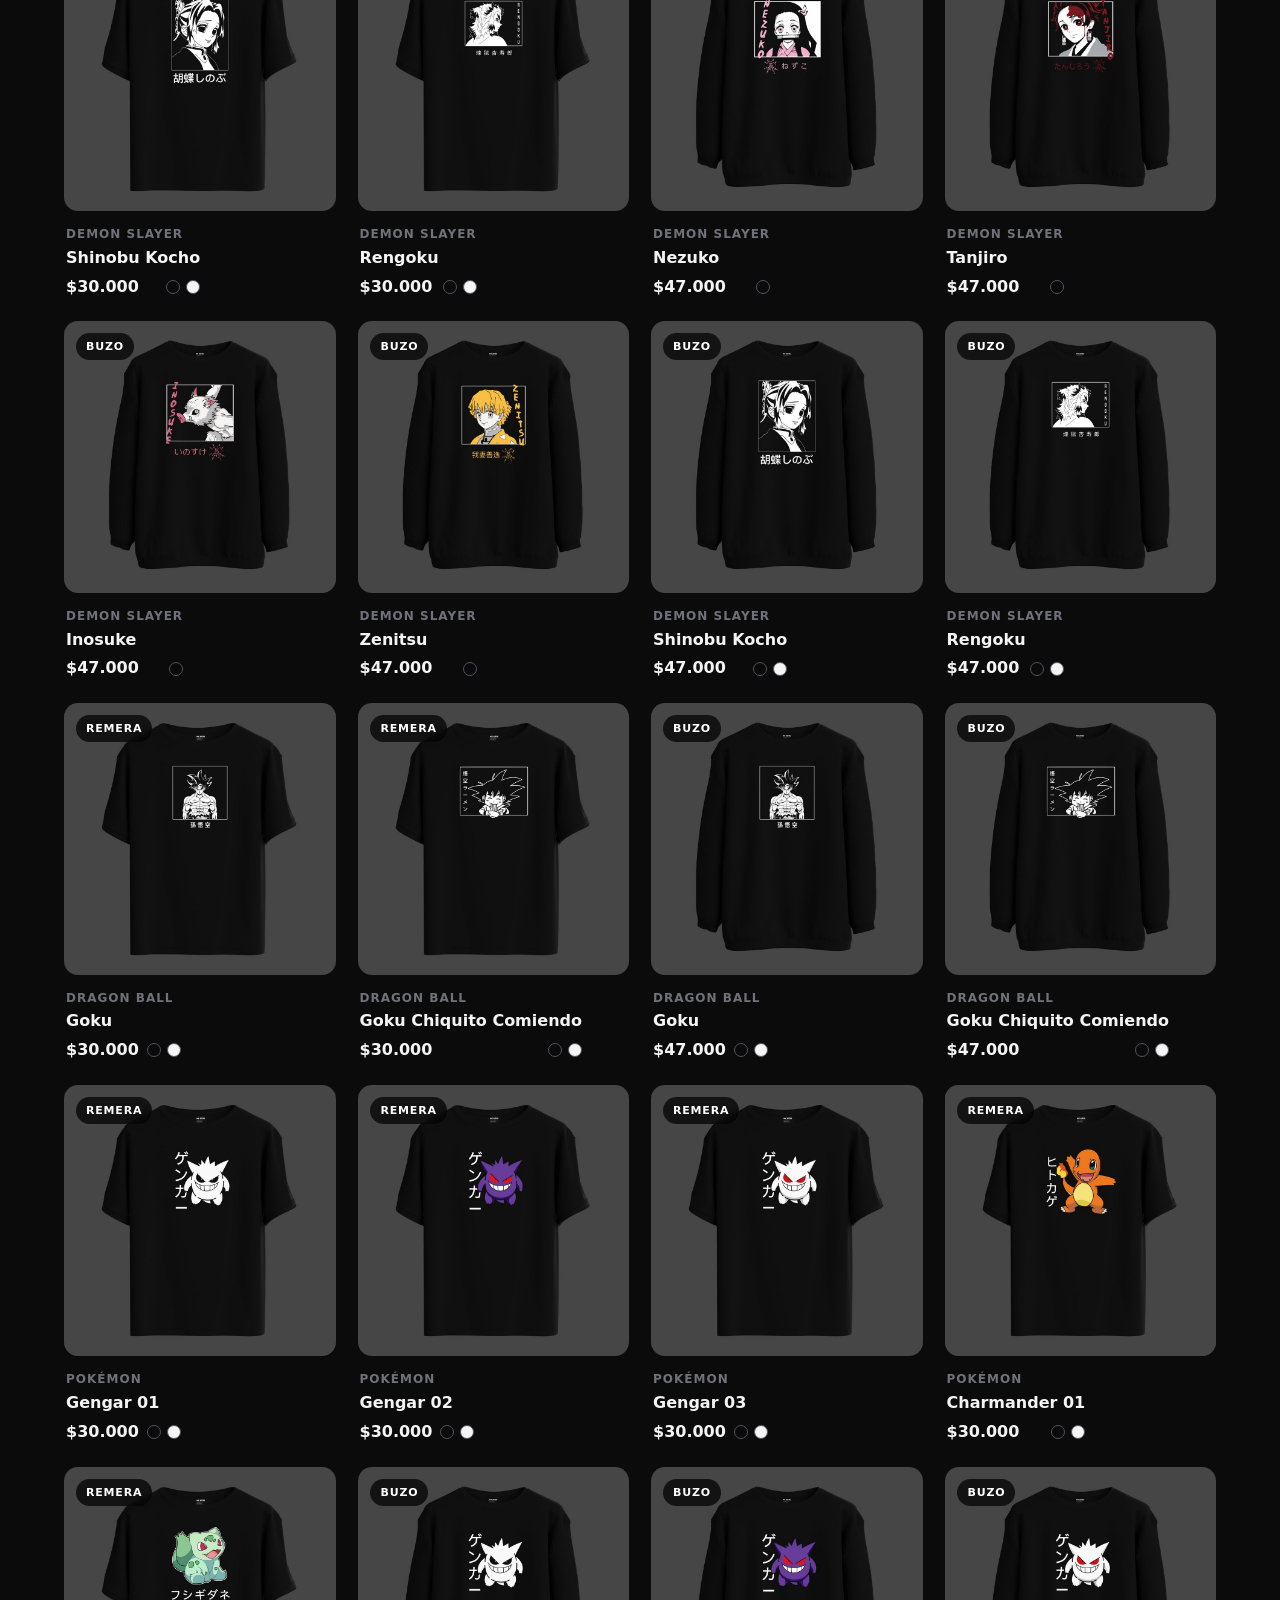
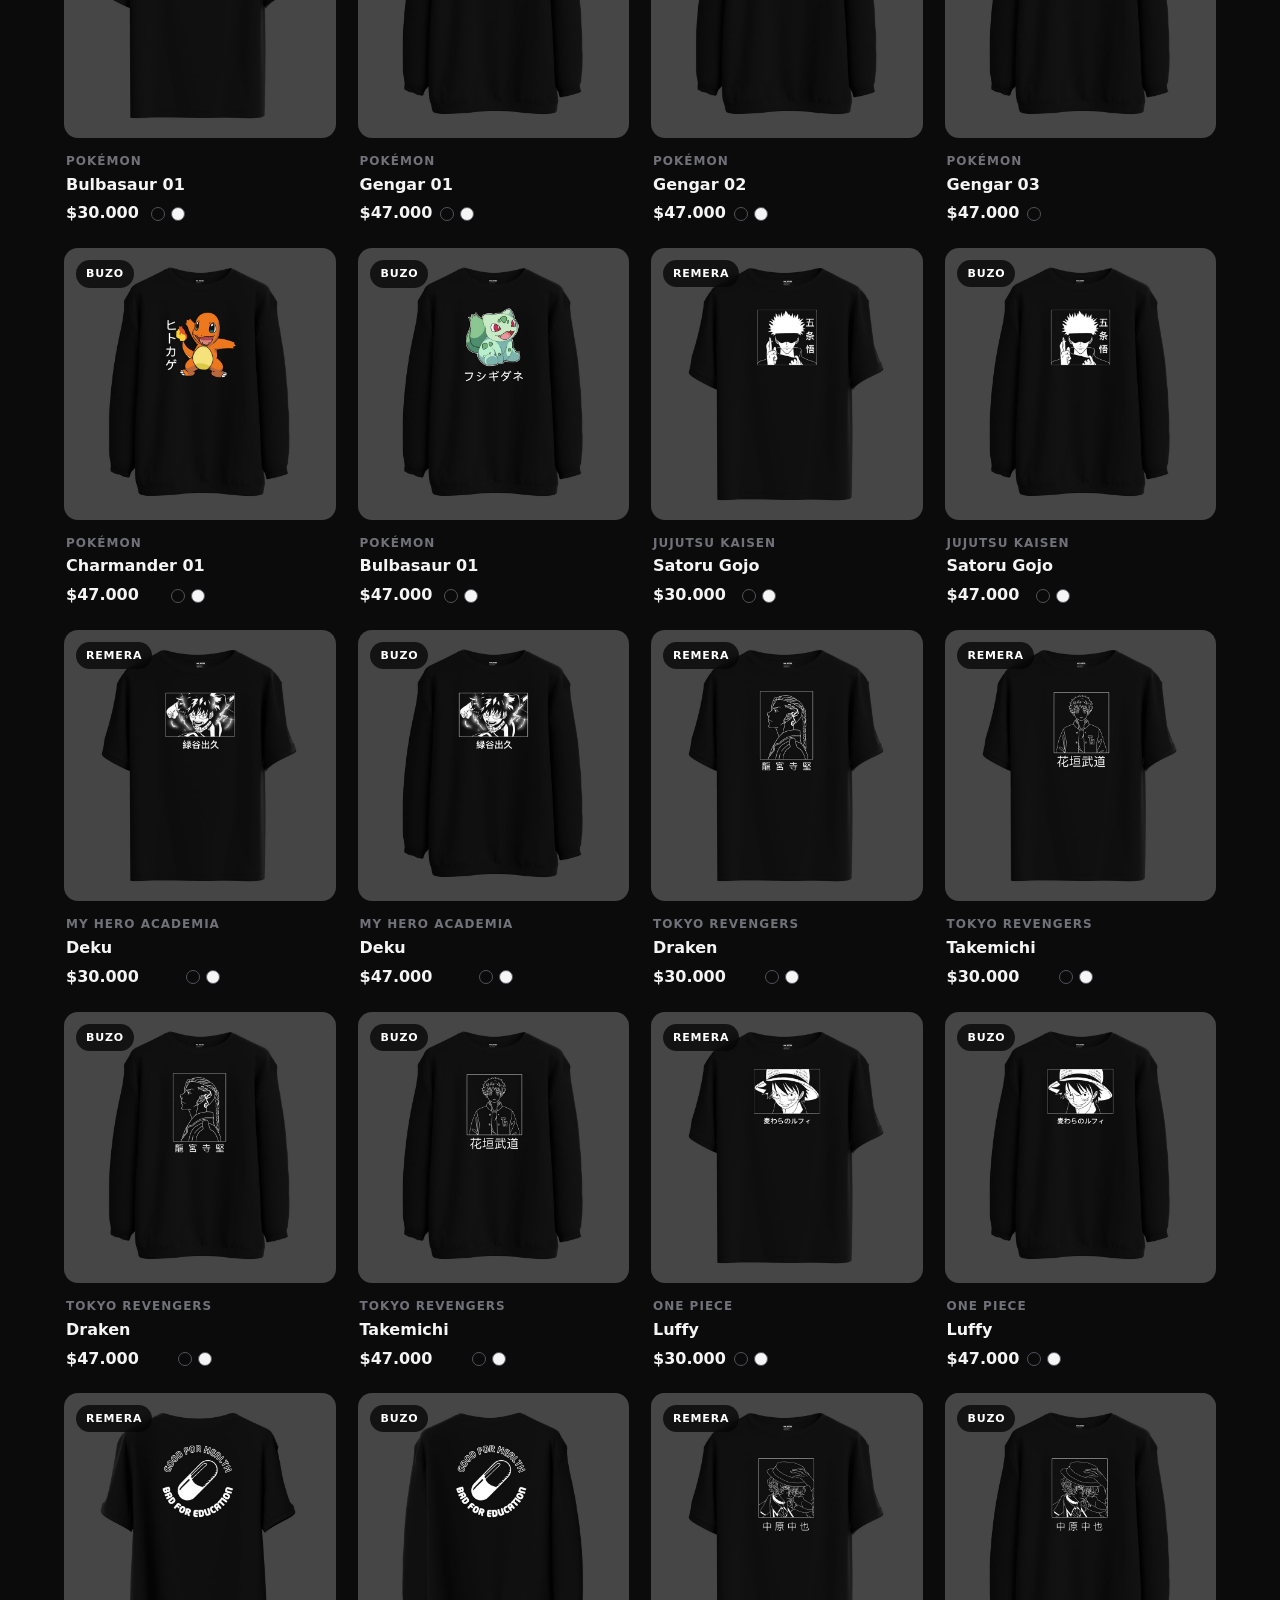
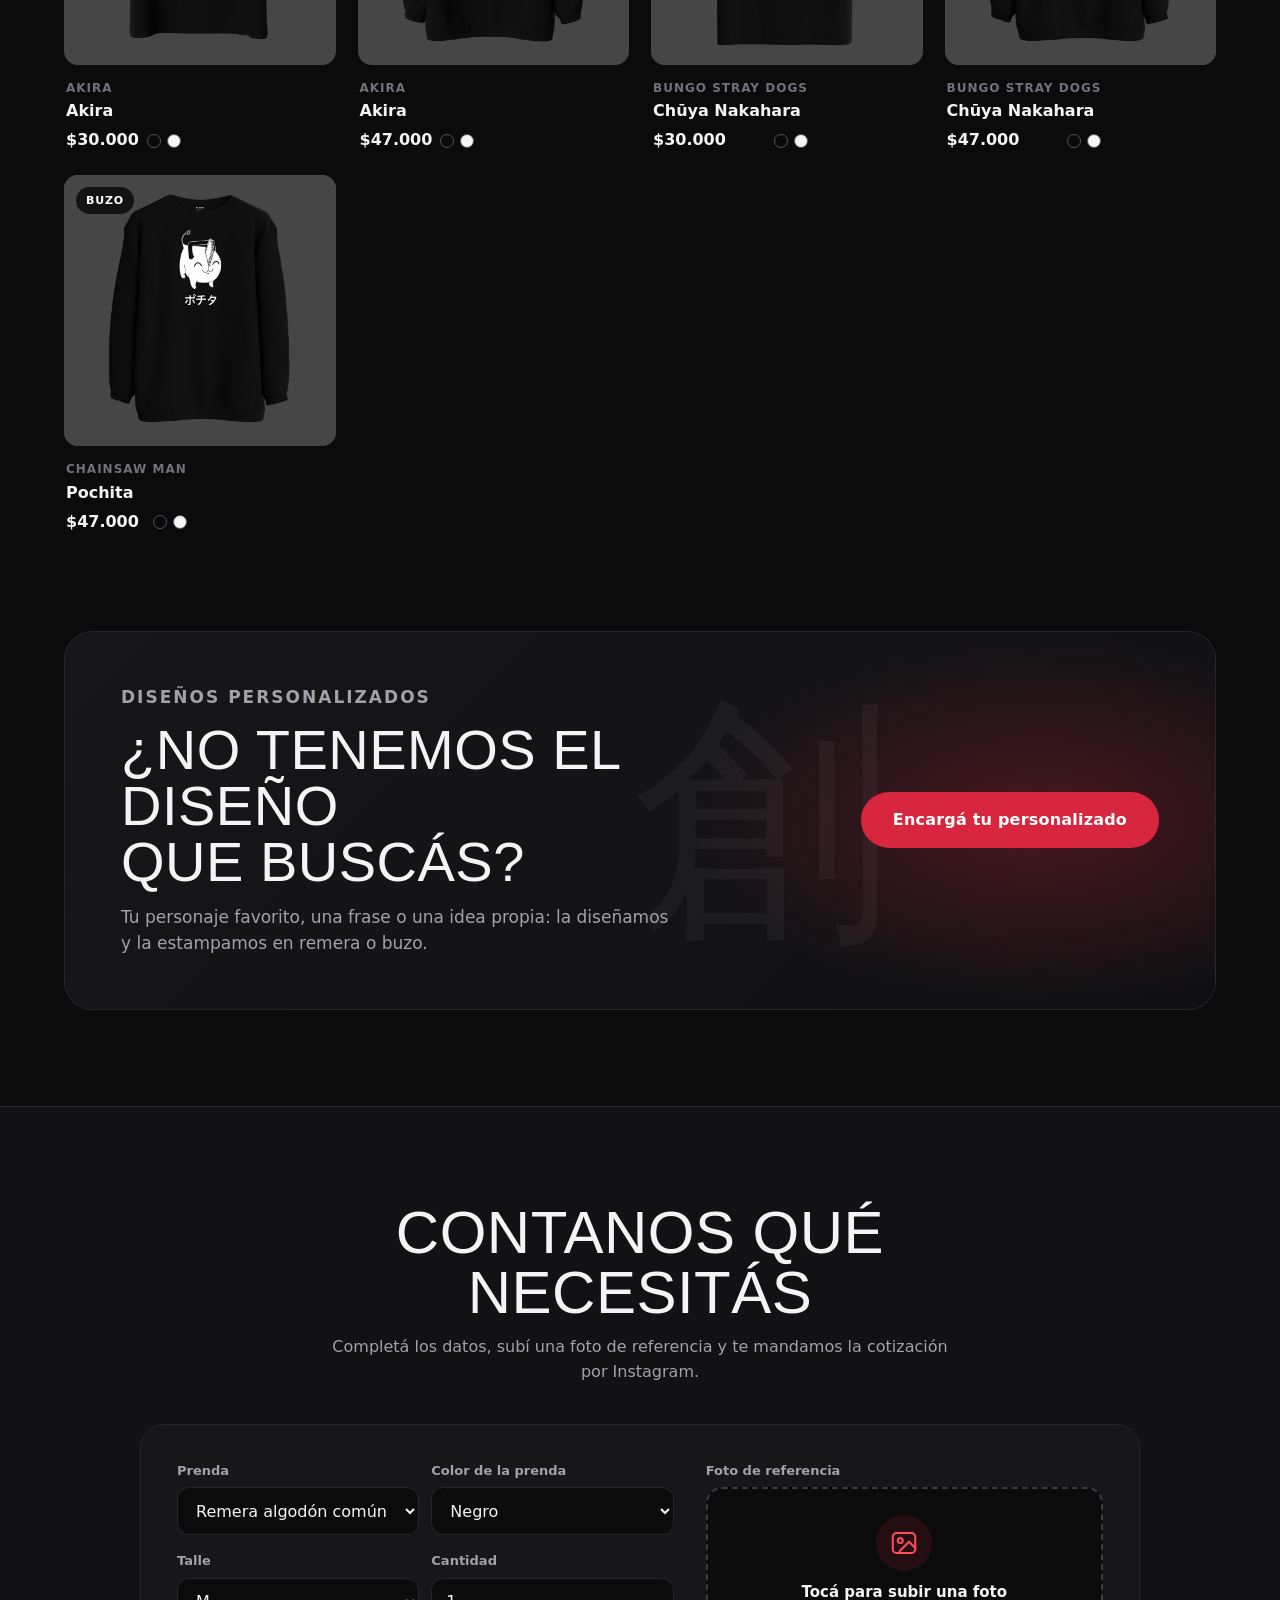
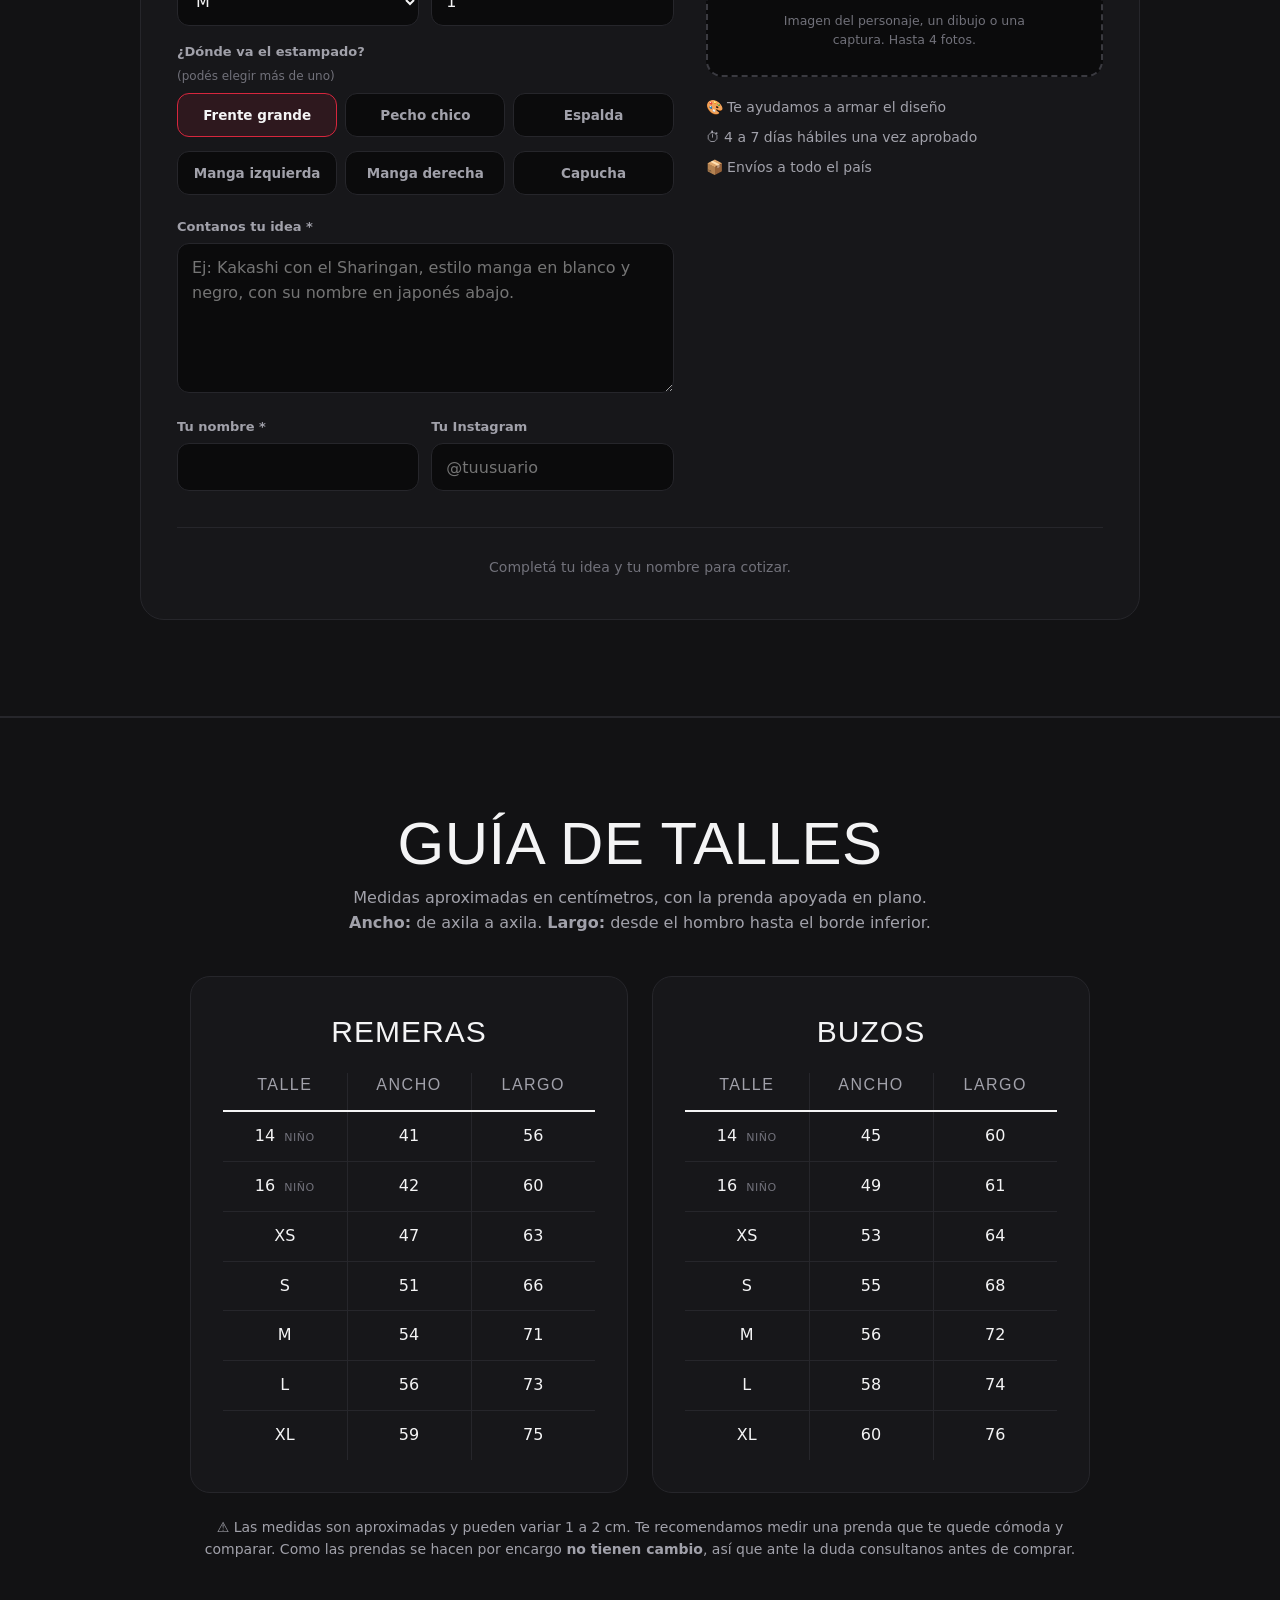
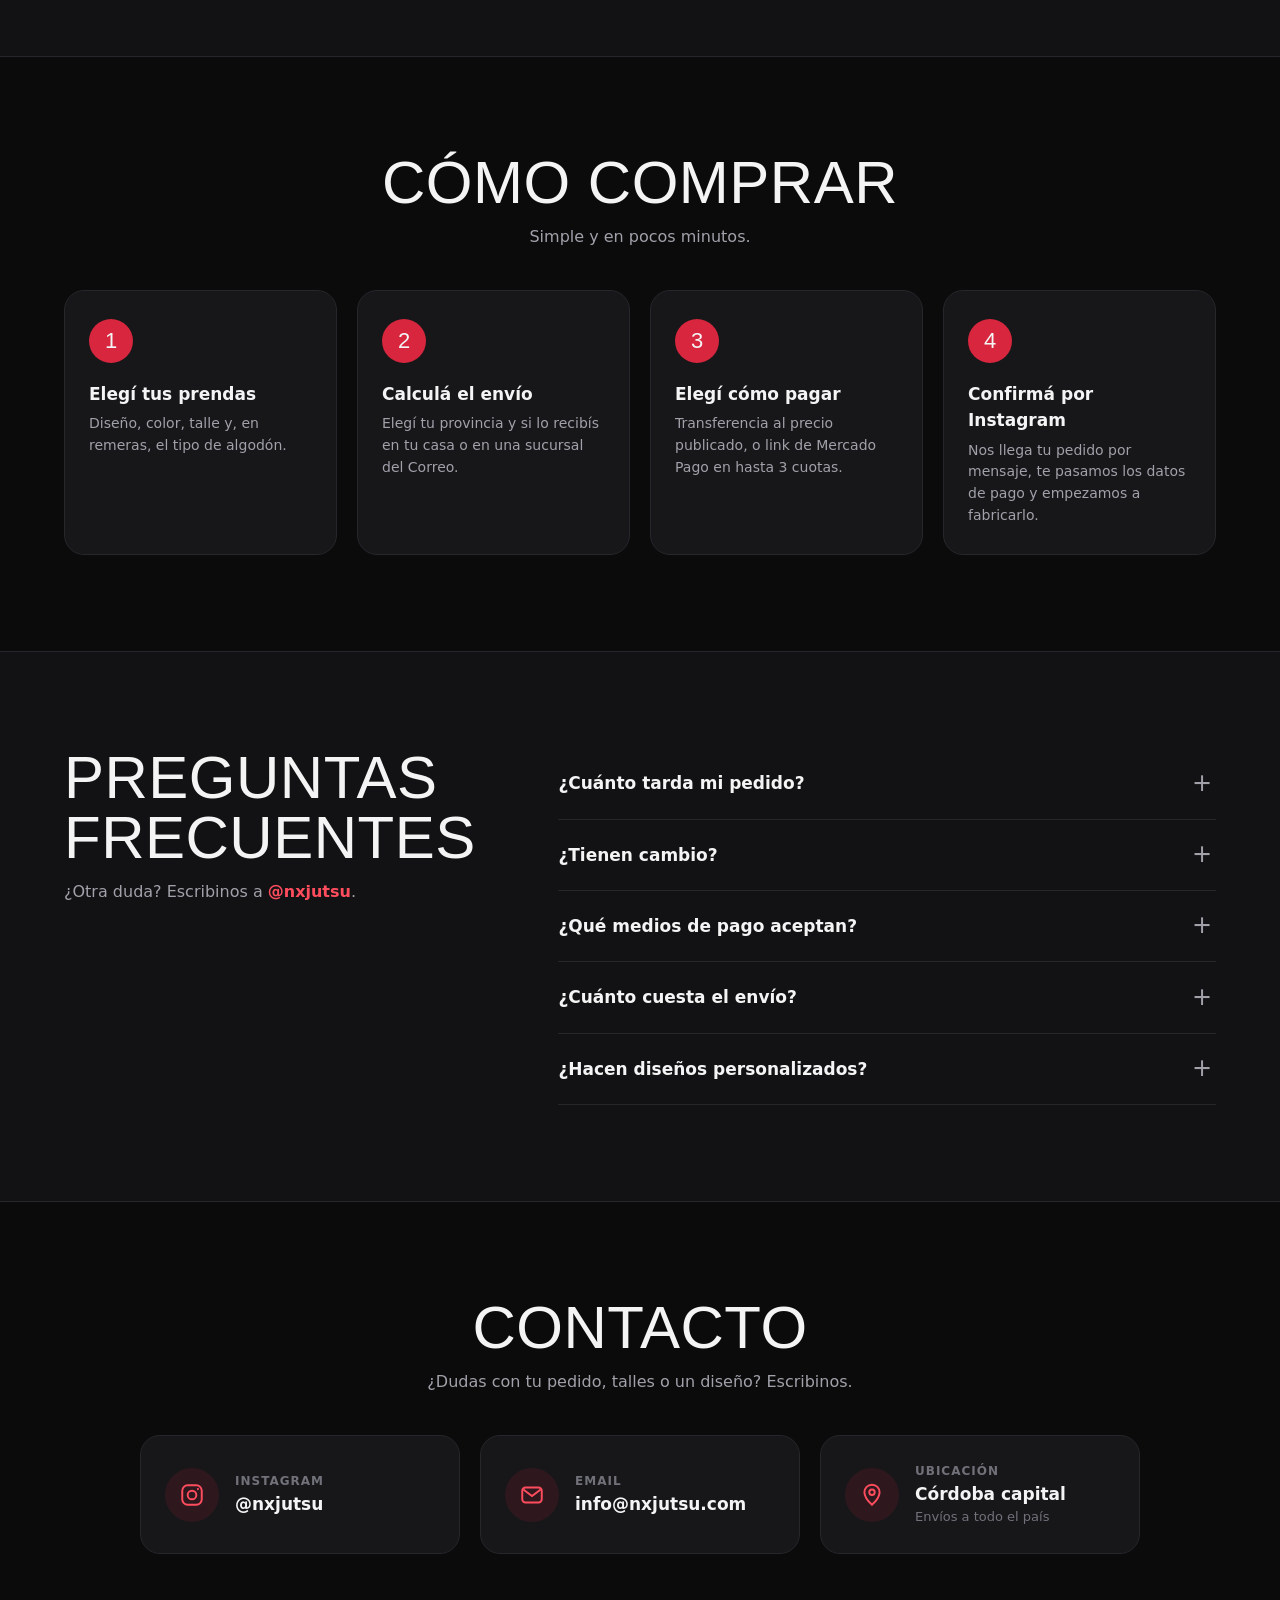
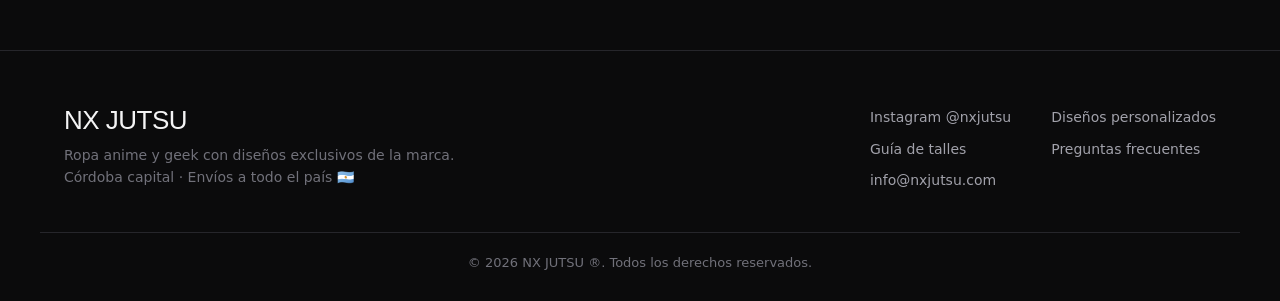
==== commit 81d71978: "Update index.html" ====
--- a/index.html
+++ b/index.html
@@ -253,7 +253,7 @@
     <div class="faq-list">
       <details><summary>¿Cuánto tarda mi pedido?</summary><p>Todas las prendas se hacen por encargo y demoran entre <strong>4 y 7 días hábiles</strong> desde que se acredita el pago. Después se despachan por Correo Argentino (el tiempo de viaje depende de tu localidad) o las podés retirar en Córdoba capital.</p></details>
       <details><summary>¿Tienen cambio?</summary><p>No. Como cada prenda se fabrica especialmente para vos, <strong>no tienen cambio</strong>. Revisá bien la guía de talles antes de comprar y, si tenés dudas, consultanos.</p></details>
-      <details><summary>¿Qué medios de pago aceptan?</summary><p><strong>Transferencia bancaria</strong> al precio publicado, o <strong>tarjeta de crédito o débito con link de pago de Mercado Pago</strong>, en 1, 2 o 3 cuotas con un recargo del <span class="mp-pct">15</span>% (lo ves calculado en el carrito antes de confirmar).</p></details>
+      <details><summary>¿Qué medios de pago aceptan?</summary><p><strong>Transferencia bancaria</strong> al precio publicado, o <strong>tarjeta de crédito o débito con link de pago de Mercado Pago</strong>, en 1, 2 o 3 cuotas con un recargo del <span class="mp-pct">25</span>% (lo ves calculado en el carrito antes de confirmar).</p></details>
       <details><summary>¿Cuánto cuesta el envío?</summary><p>Al finalizar la compra elegís tu provincia y la modalidad (domicilio o sucursal) y te mostramos el costo estimado. Antes de pagar te confirmamos el valor exacto de Correo Argentino. Si estás en Córdoba capital podés retirar sin cargo.</p></details>
       <details><summary>¿Hacen diseños personalizados?</summary><p>¡Sí! Completá el formulario de <a href="#personalizado">diseños personalizados</a> con tu idea y una foto de referencia, y te pasamos la cotización por Instagram.</p></details>
     </div>
@@ -309,7 +309,7 @@
       <p class="pm-anime" id="pmAnime"></p>
       <h3 id="pmTitle"></h3>
       <p class="pm-price" id="pmPrice"></p>
-      <p class="pm-transfer">Precio por transferencia · o hasta 3 cuotas con Mercado Pago</p>
+      <p class="pm-transfer" id="pmCuotas">Precio por transferencia · o hasta 3 cuotas con tarjeta</p>
 
       <div class="opt" id="pmCalidadWrap">
         <span class="opt-label">Tipo de algodón</span>
@@ -411,7 +411,7 @@
       <section class="step" data-step="3" hidden>
         <div class="radio-cards" id="pagoModo">
           <label class="rcard"><input type="radio" name="pago" value="transferencia" checked><span><b>Transferencia bancaria</b><small>Precio publicado, sin recargo</small></span><em class="rprice" id="payTransfer"></em></label>
-          <label class="rcard"><input type="radio" name="pago" value="mp"><span><b>Tarjeta con link de Mercado Pago</b><small>Crédito o débito · hasta 3 cuotas · <span class="mp-pct">15</span>% de recargo</small></span><em class="rprice" id="payMp"></em></label>
+          <label class="rcard"><input type="radio" name="pago" value="mp"><span><b>Tarjeta con link de Mercado Pago</b><small>Crédito o débito · hasta 3 cuotas · <span class="mp-pct">25</span>% de recargo</small></span><em class="rprice" id="payMp"></em></label>
         </div>
         <div class="cuotas" id="cuotas" hidden></div>
         <div class="field"><label for="fNotas">Comentarios (opcional)</label><textarea id="fNotas" rows="2" placeholder="Algo que tengamos que saber"></textarea></div>
--- a/styles.css
+++ b/styles.css
@@ -310,6 +310,8 @@
 .ship-box b{color:var(--text)}
 .ship-box a{color:var(--accent2);font-weight:600}
 .cuotas{display:grid;grid-template-columns:repeat(3,1fr);gap:8px;margin:-6px 0 18px}
+.cuotas-tit{grid-column:1/-1;margin:0 0 2px;font-size:13px;color:var(--muted)}
+.pm-transfer b{color:var(--text)}
 .cuota{border:1.5px solid var(--line);border-radius:12px;padding:10px 6px;text-align:center;cursor:pointer;transition:.15s}
 .cuota.on{border-color:var(--text);background:rgba(255,255,255,.04)}
 .cuota b{display:block;font-size:13px}
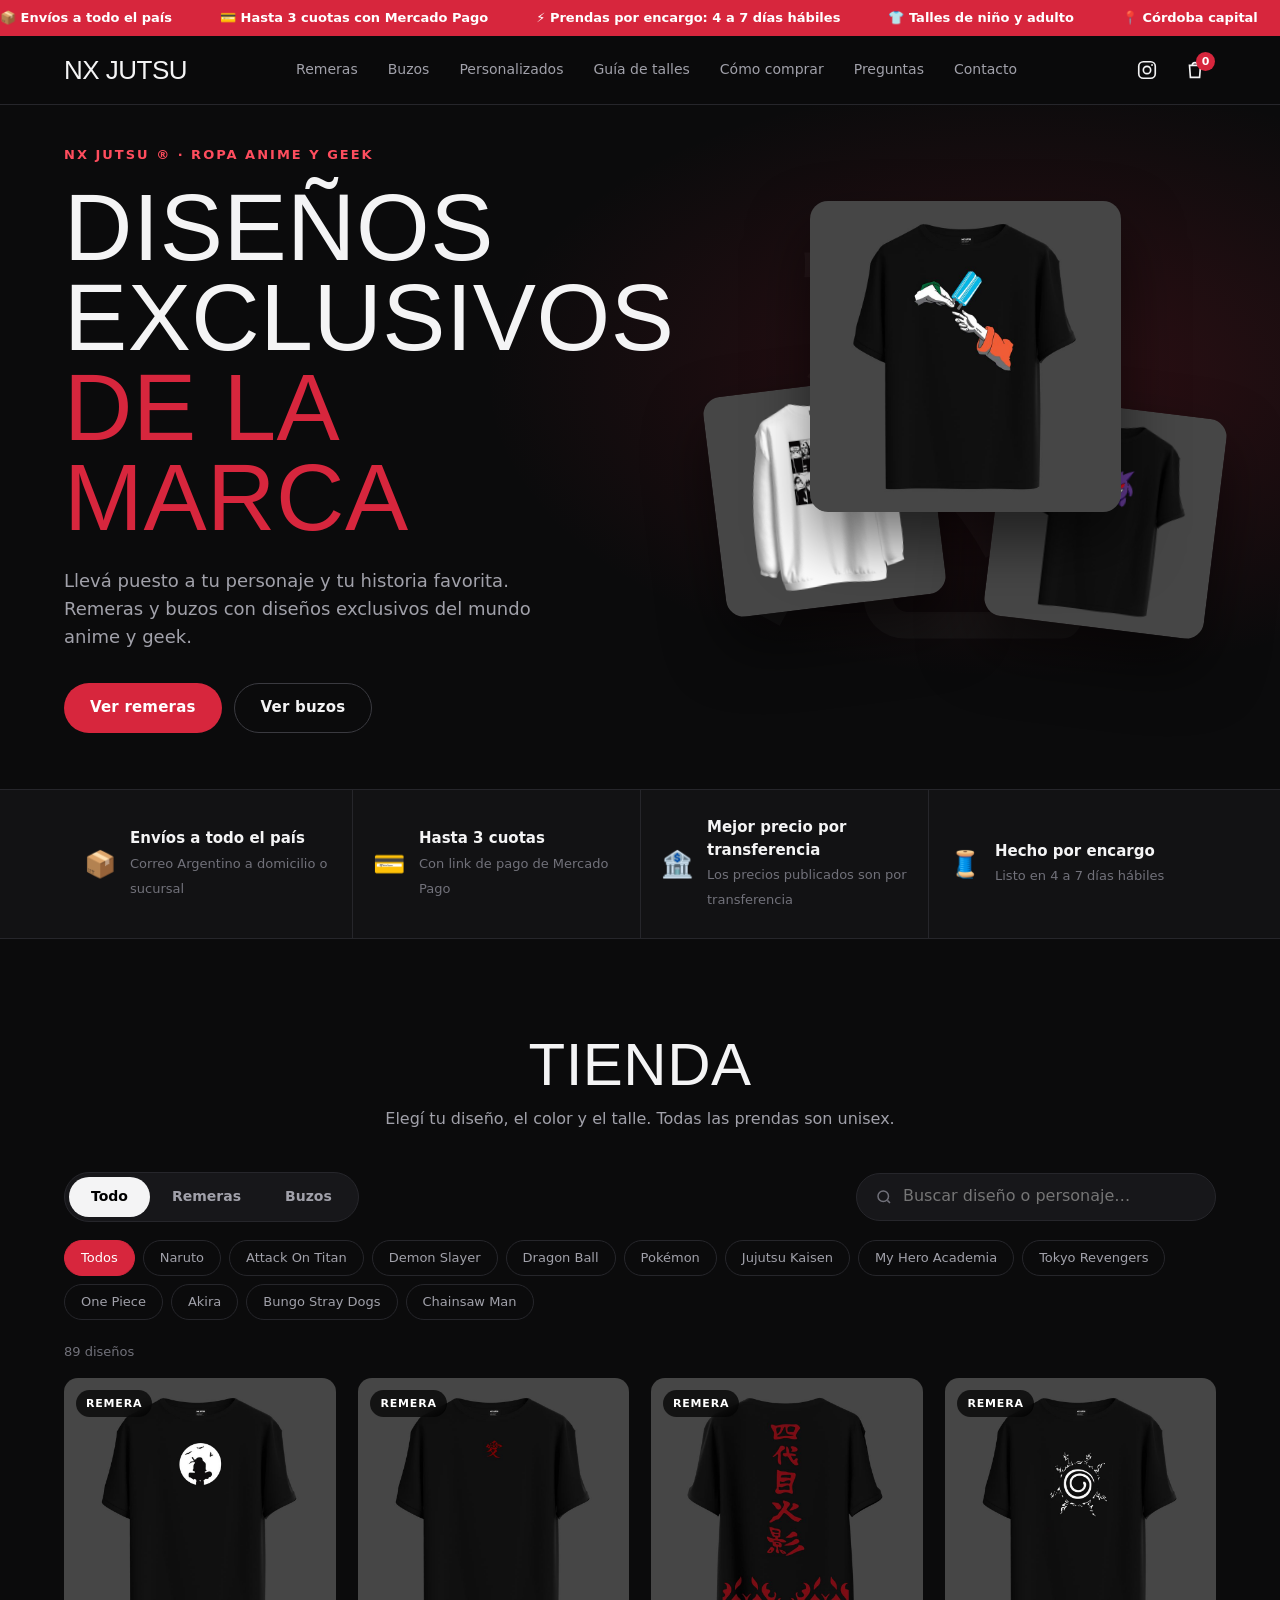
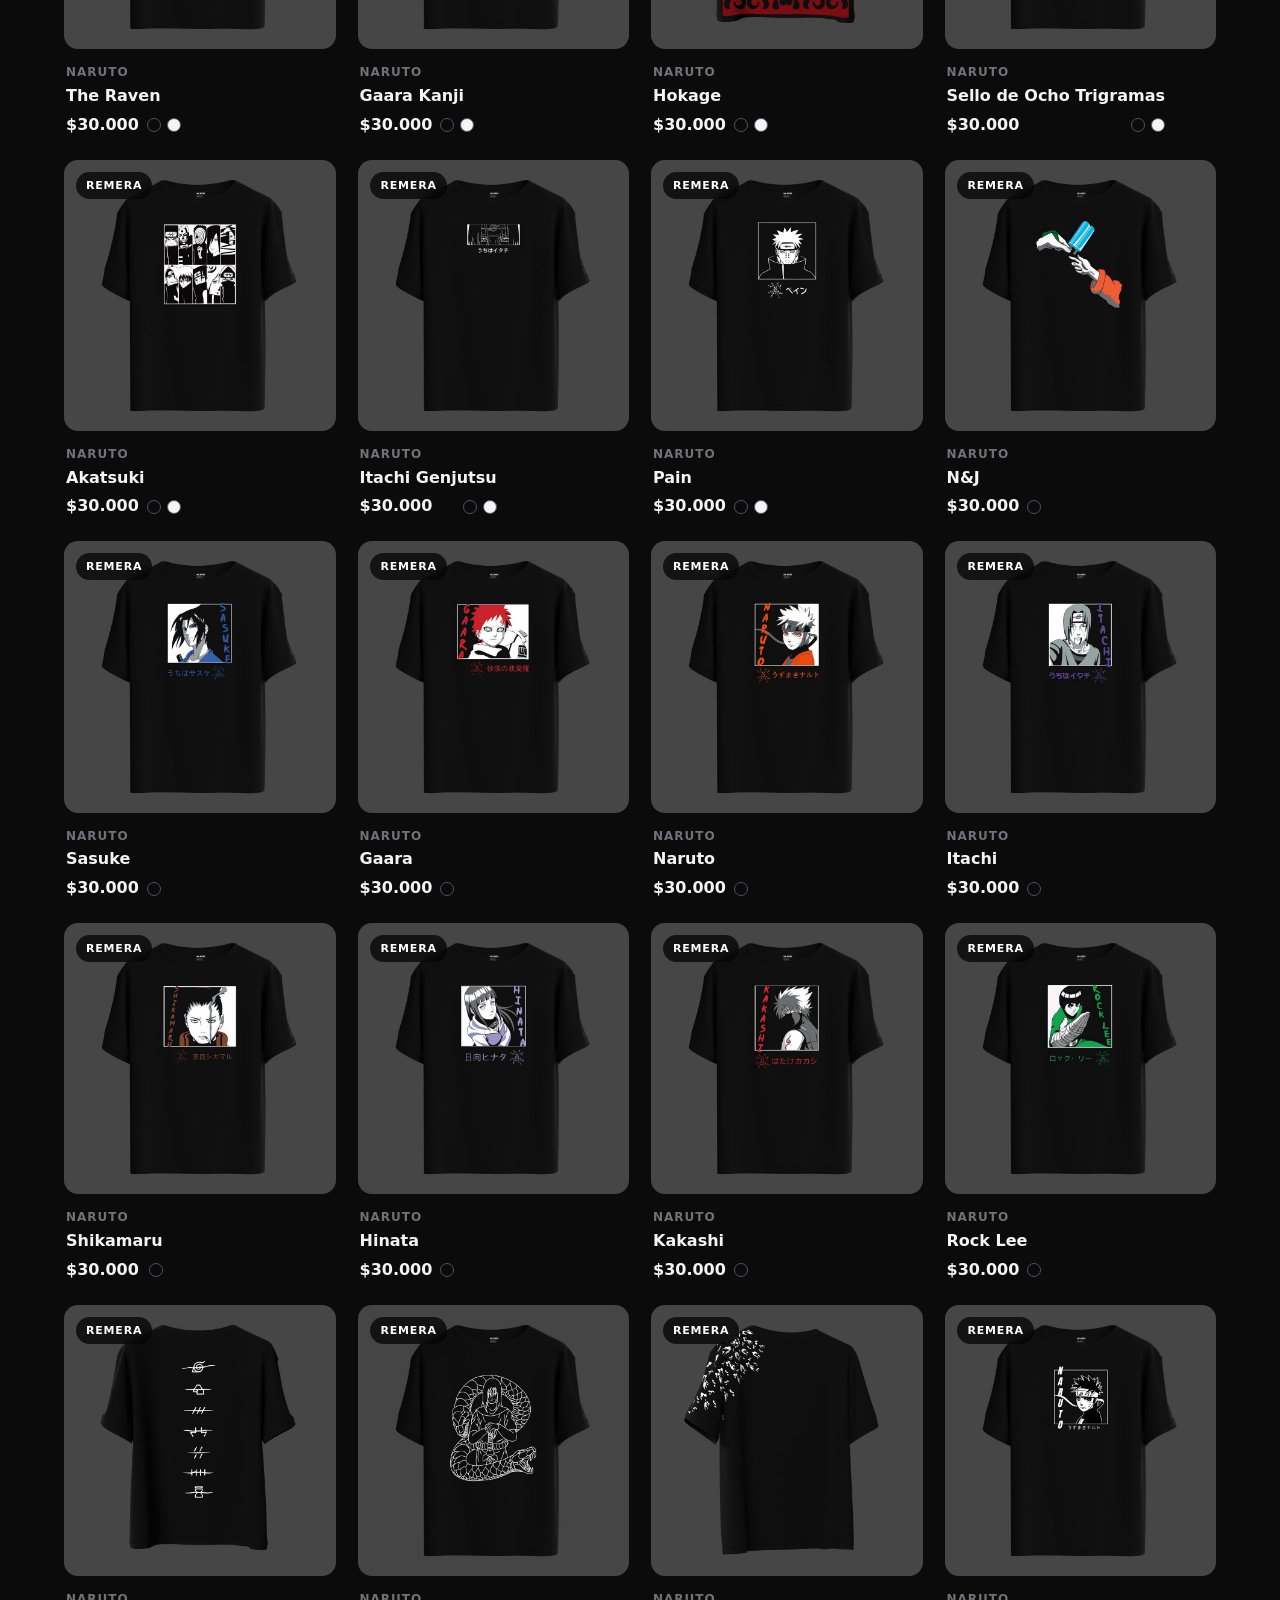
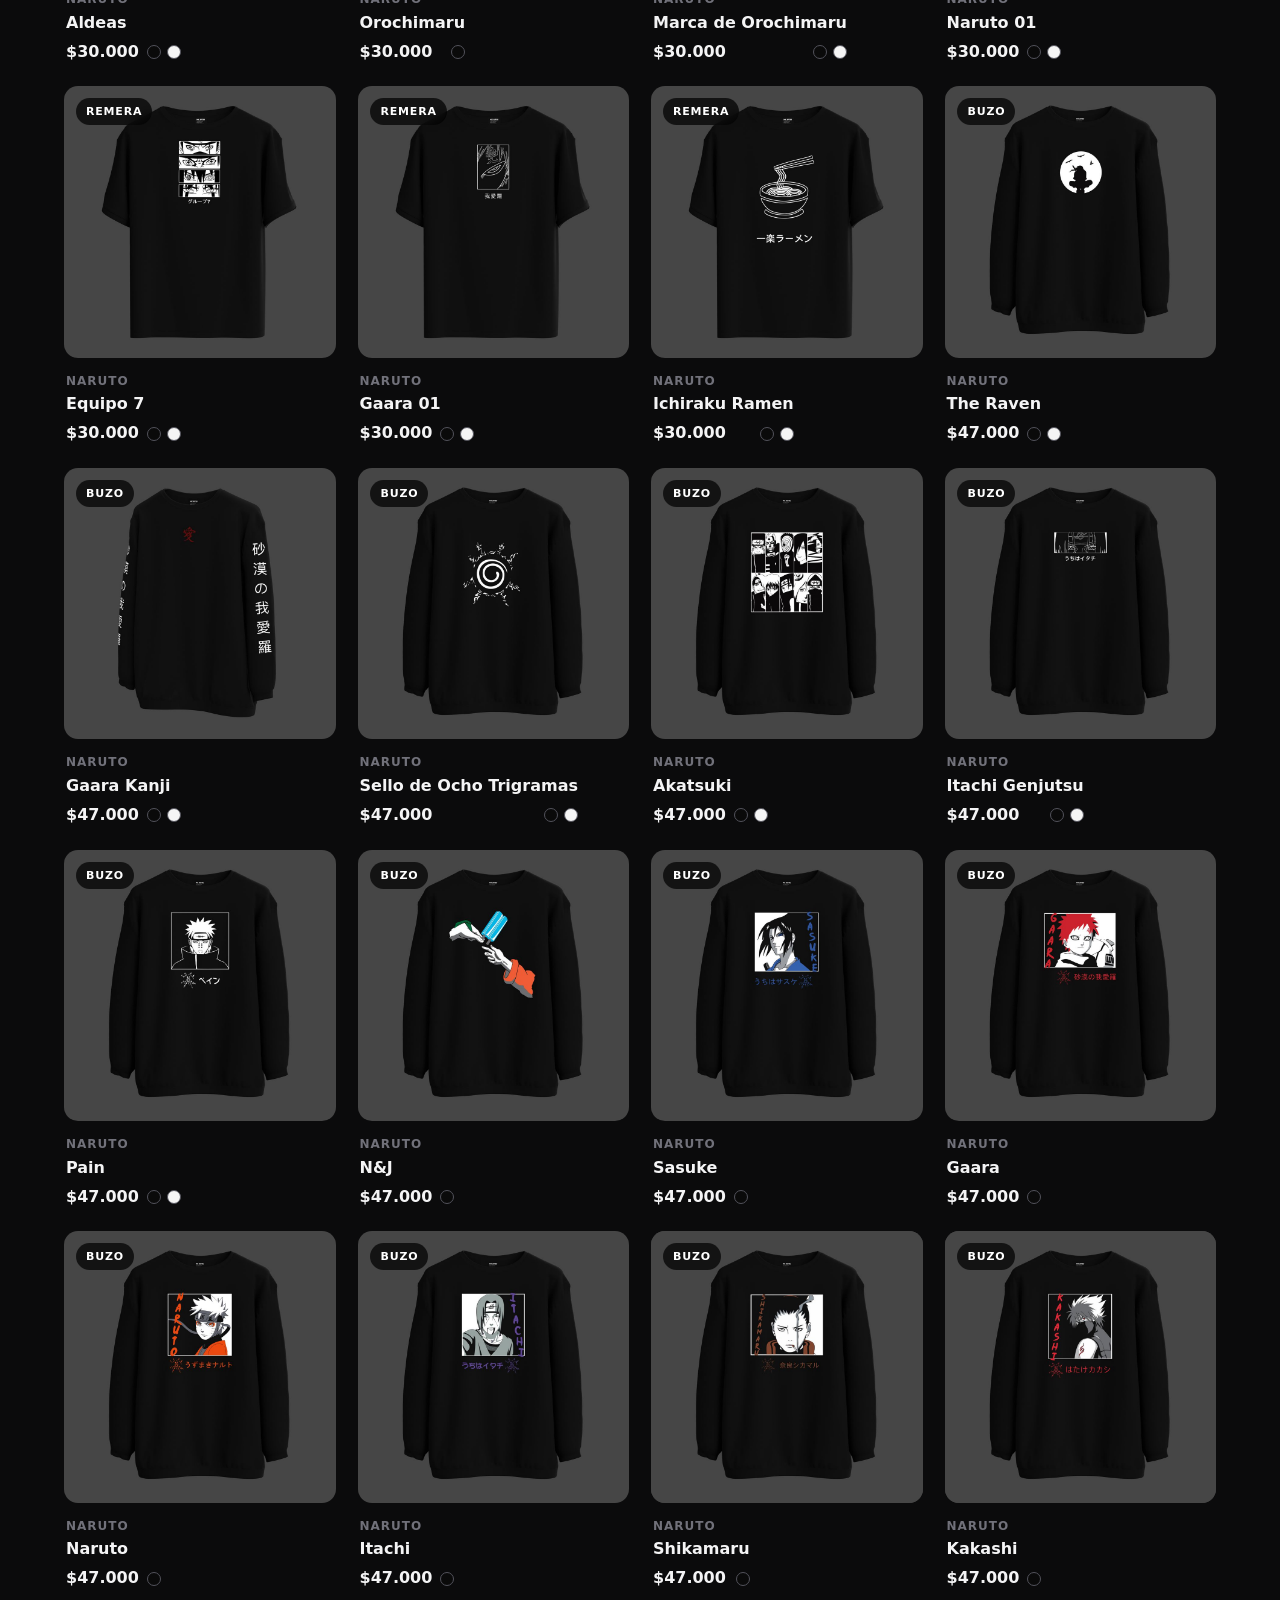
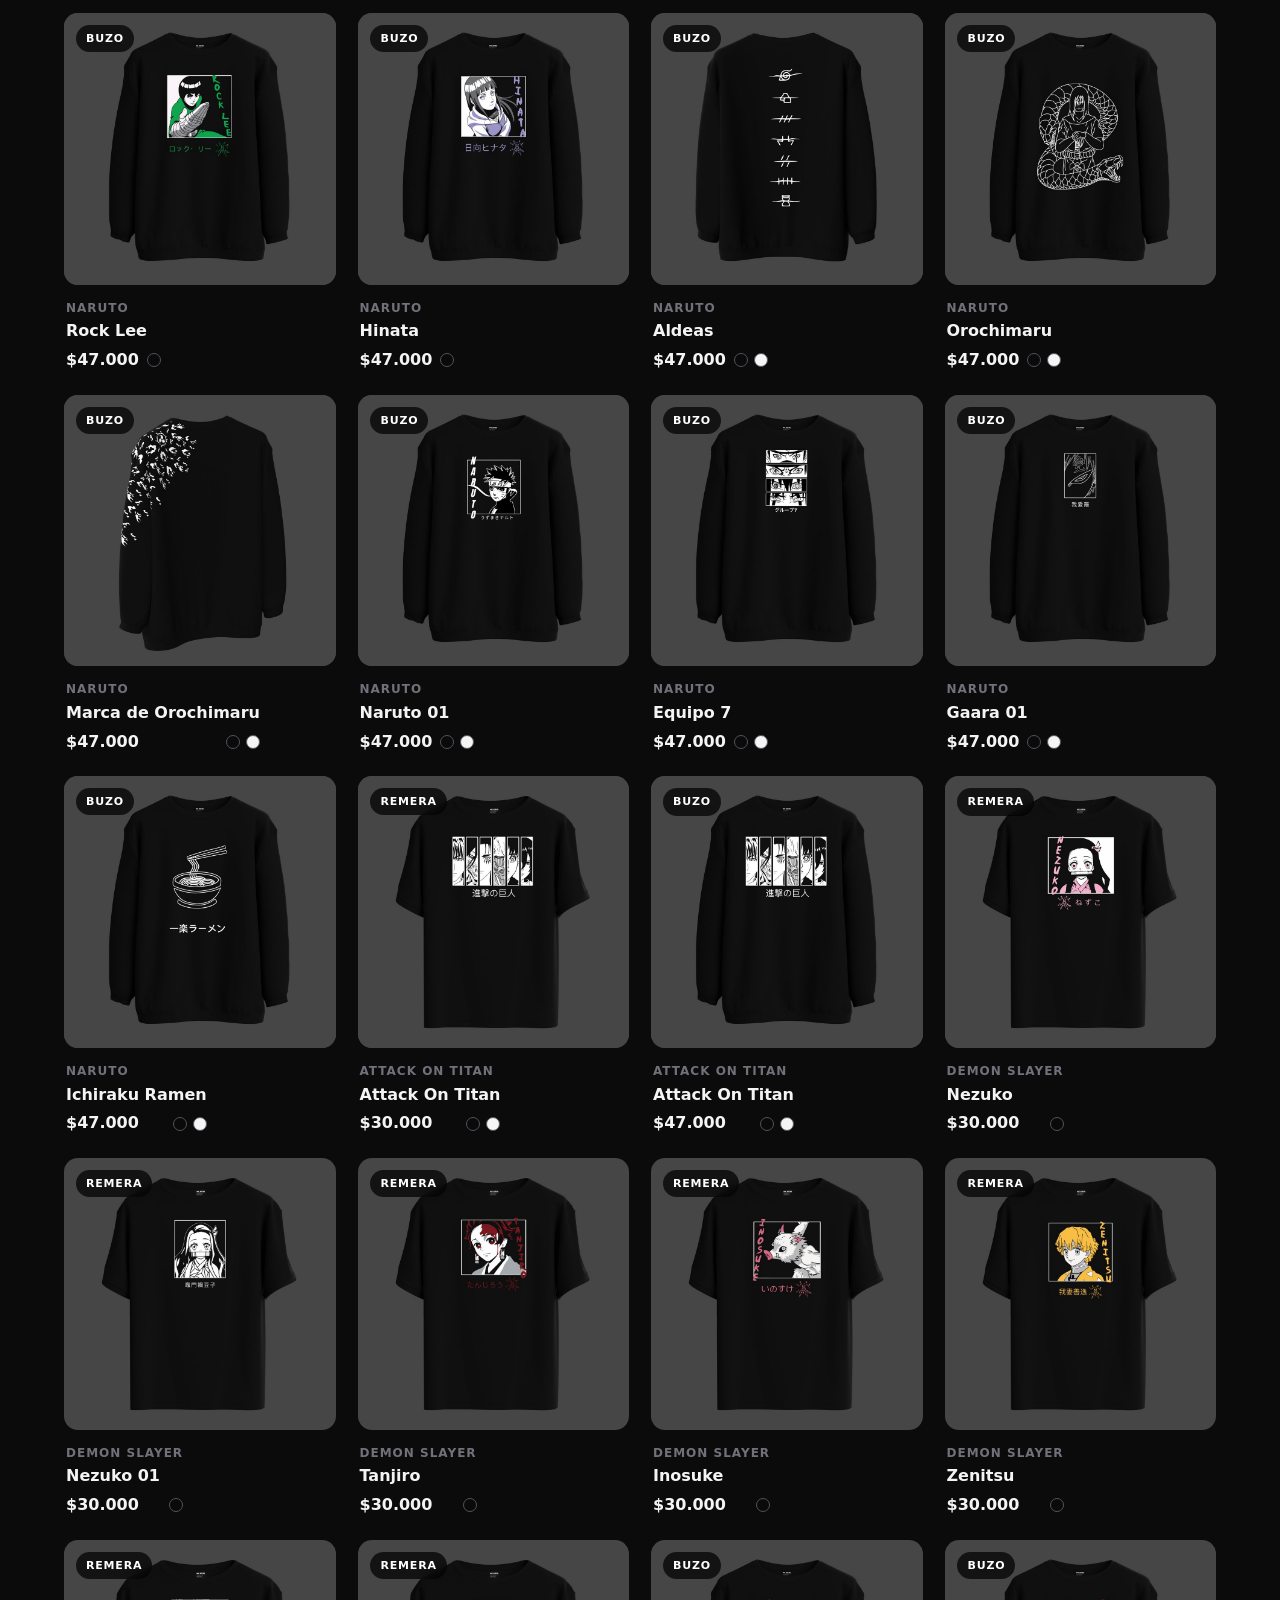
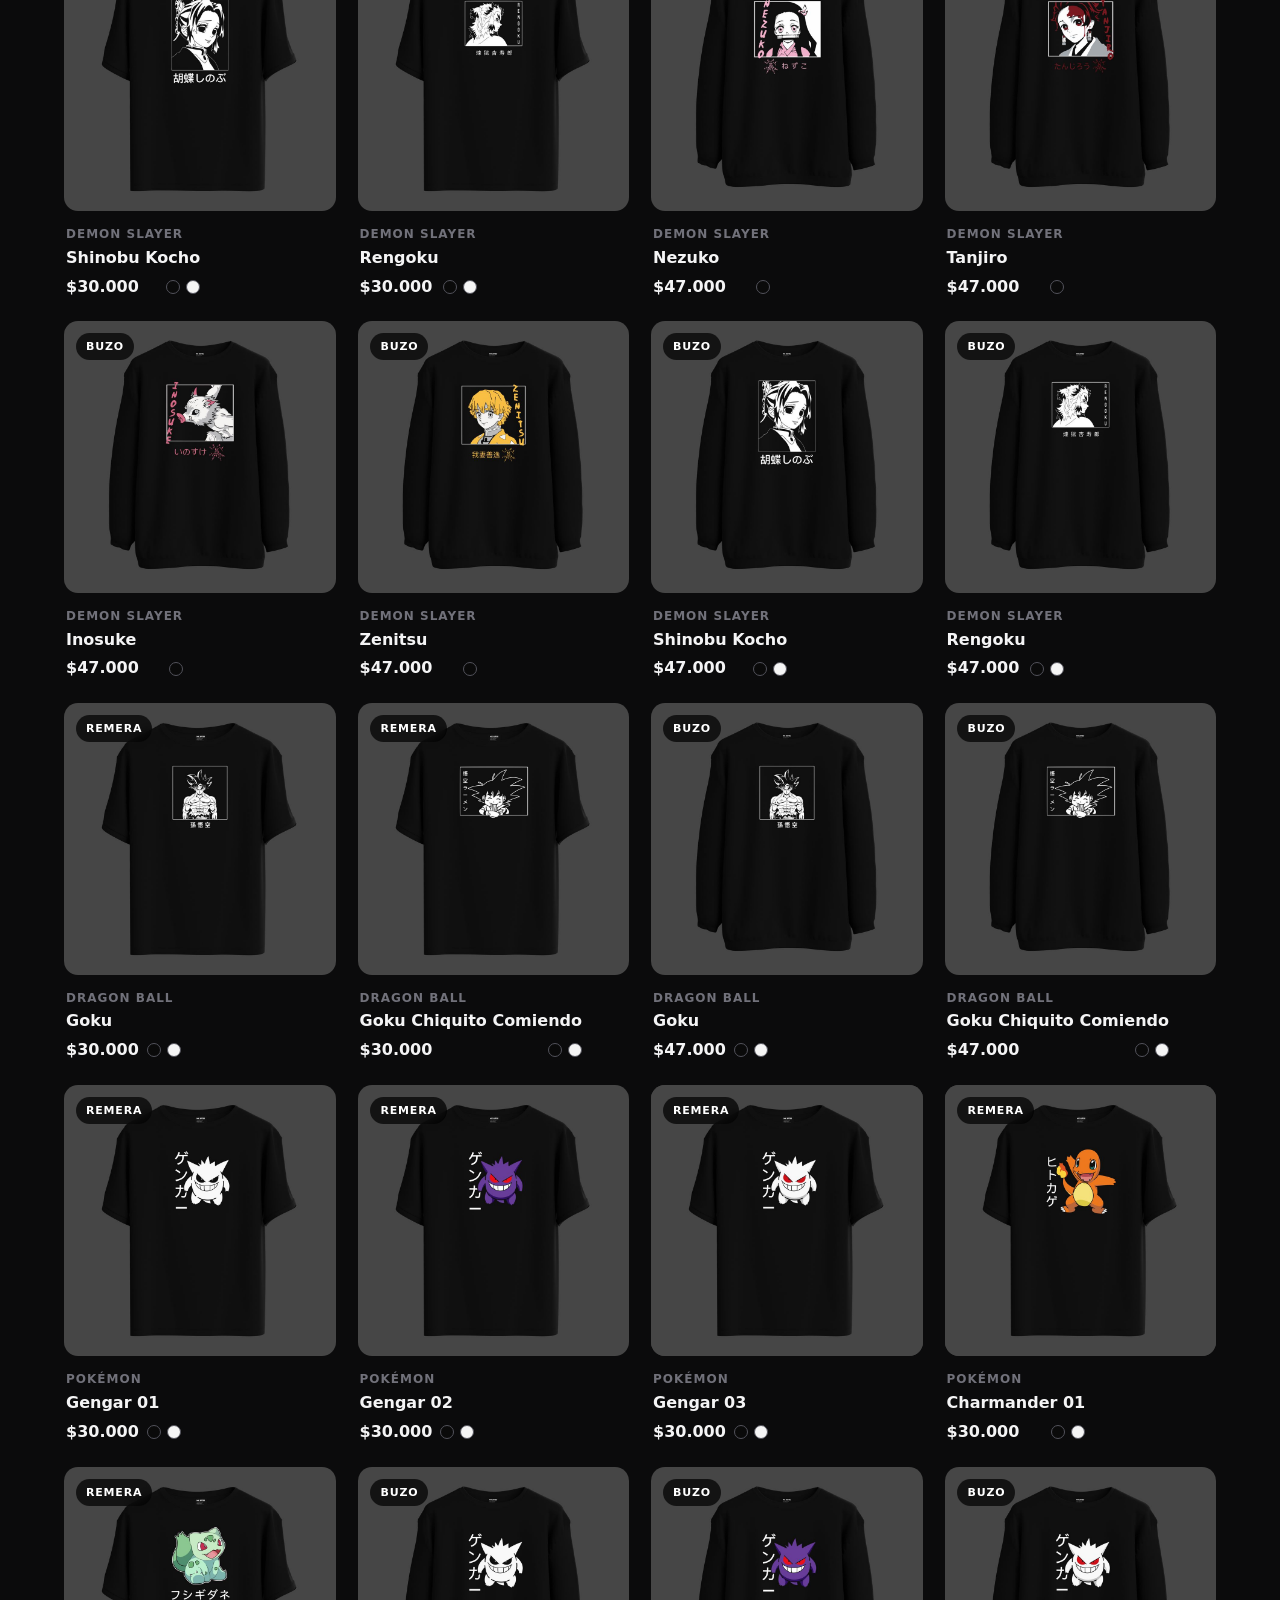
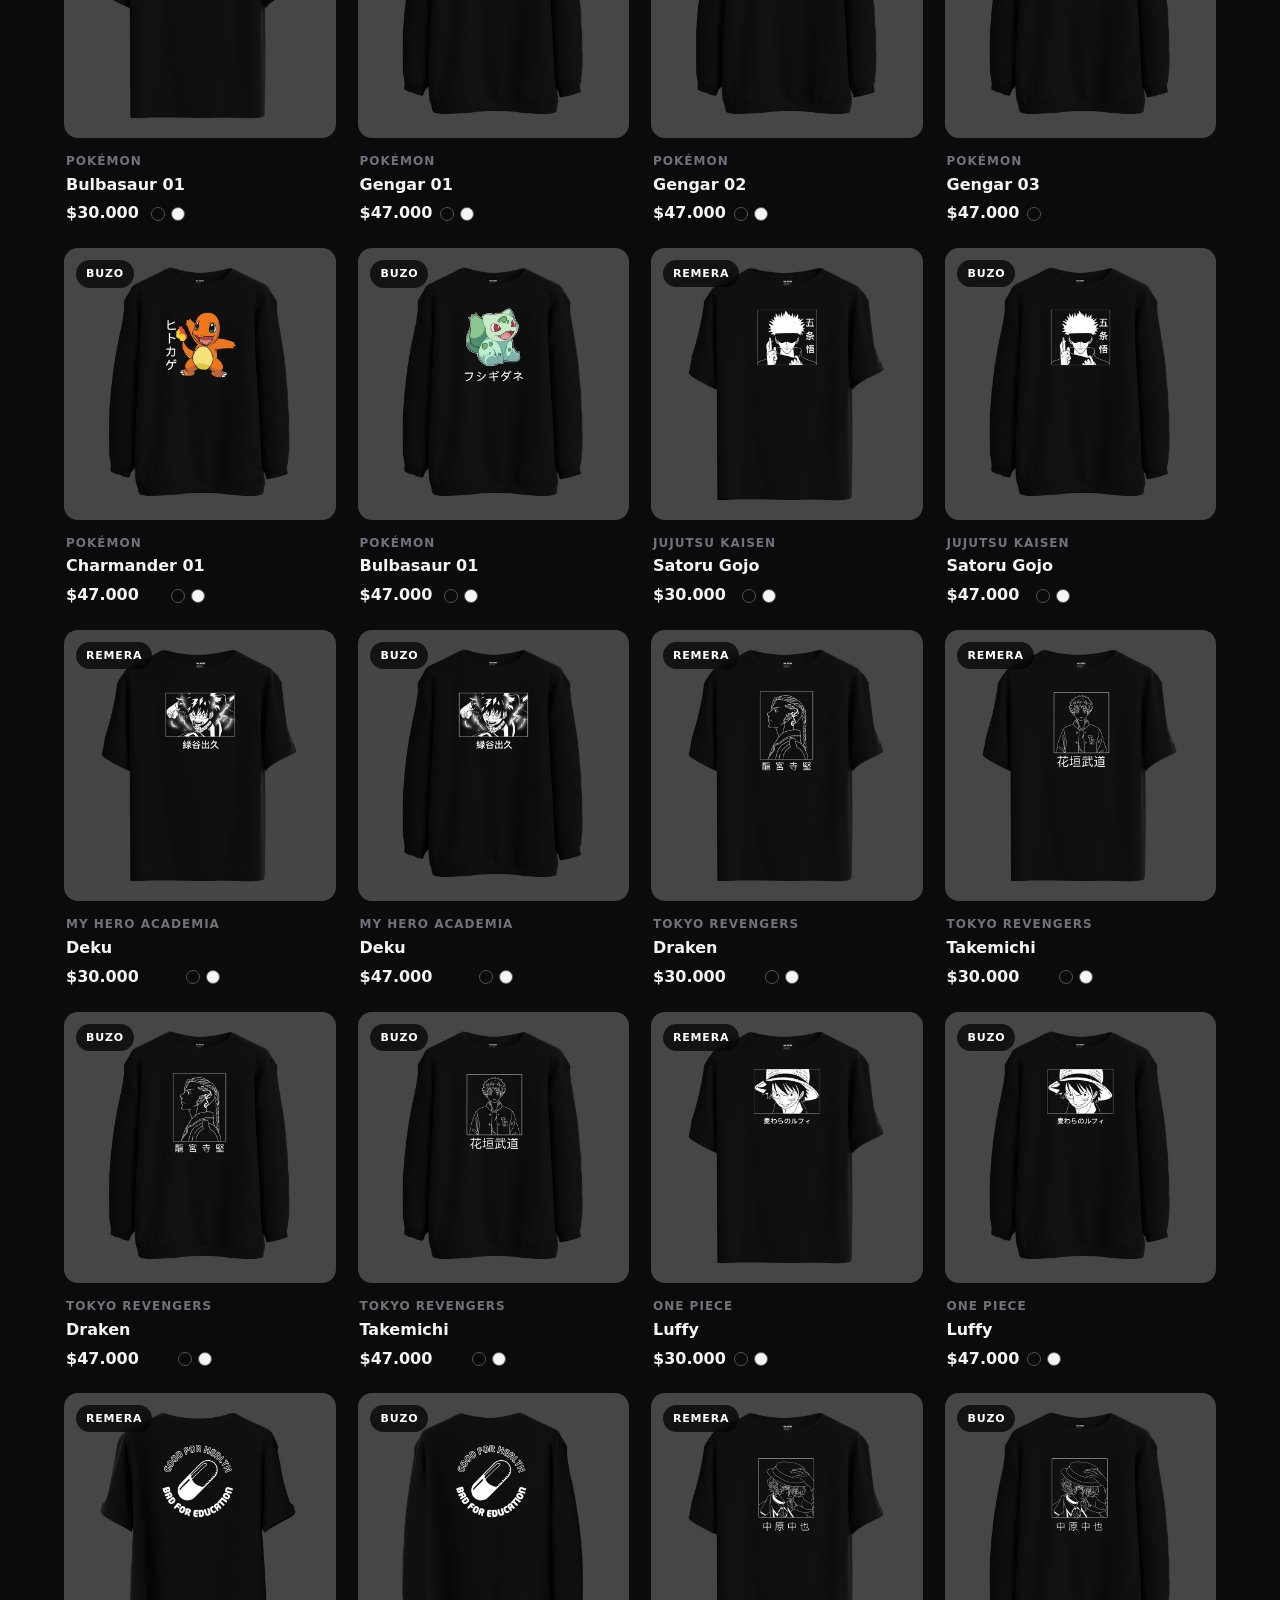
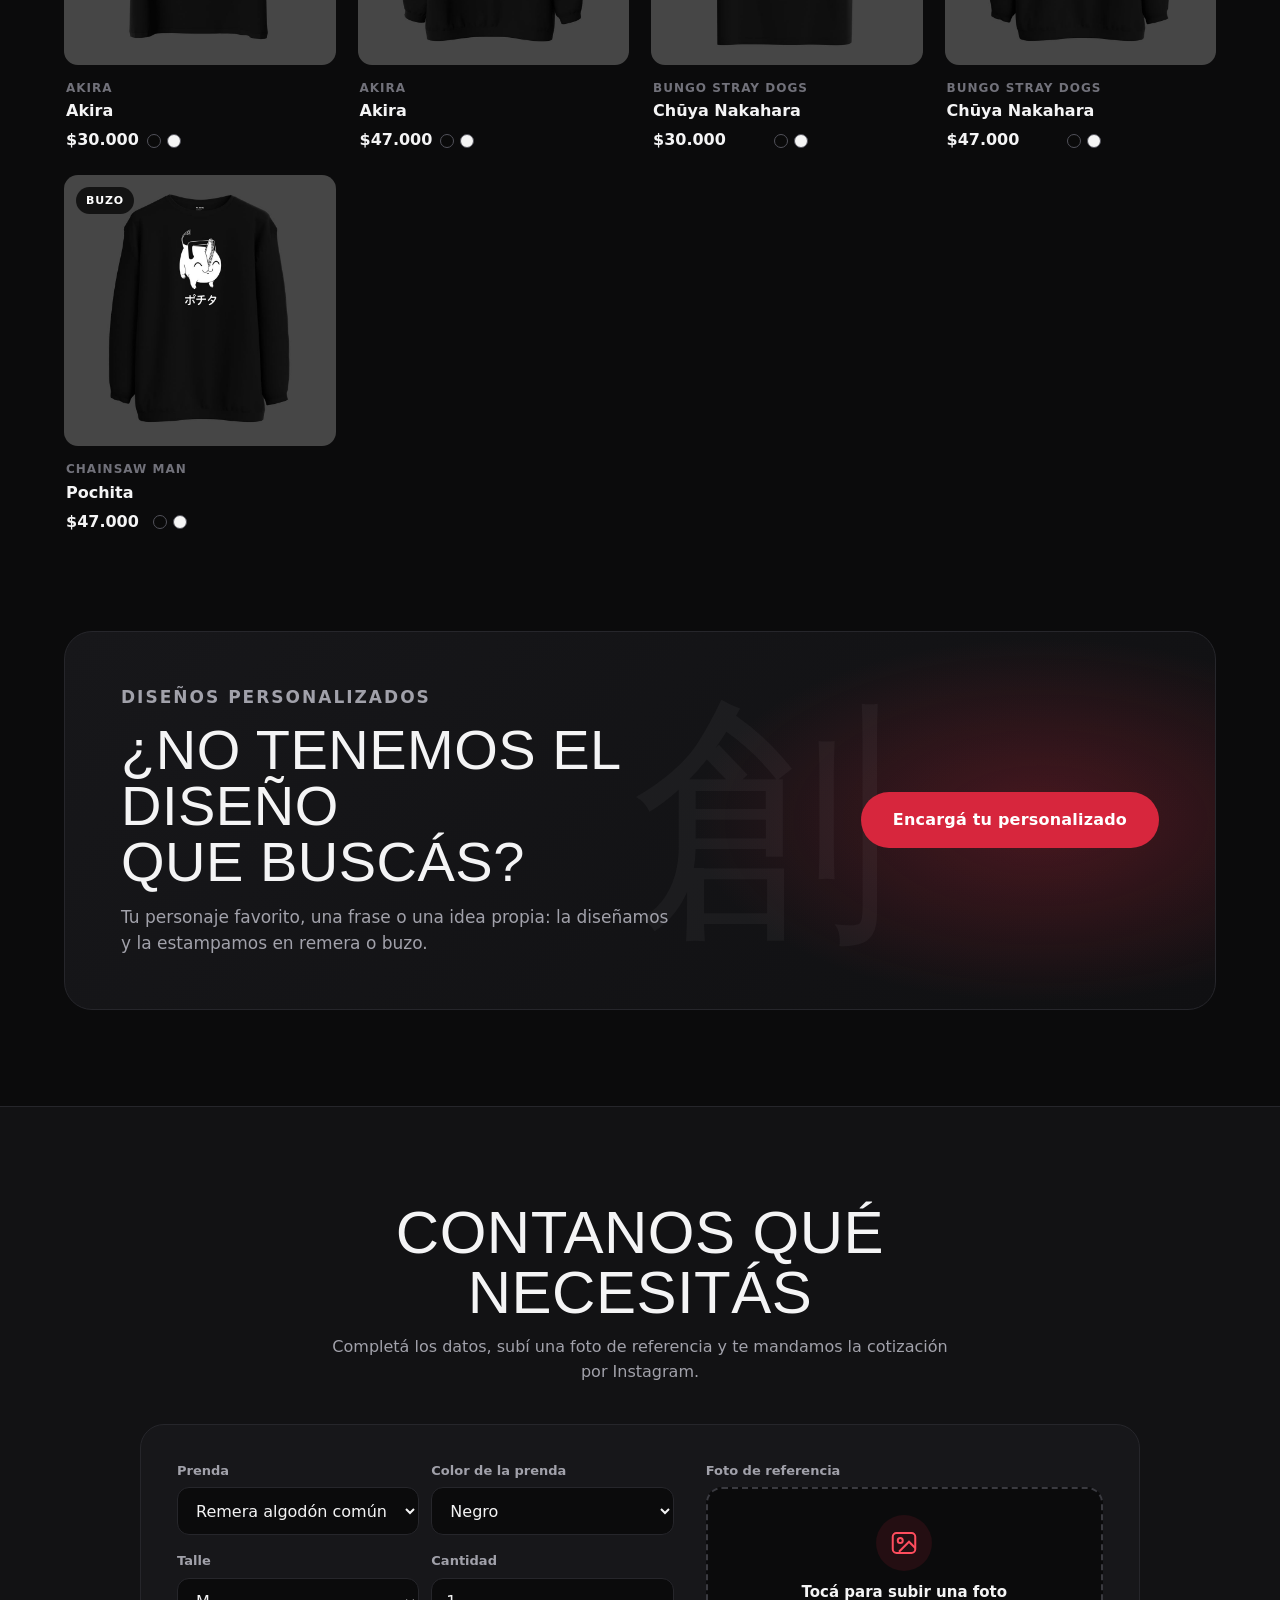
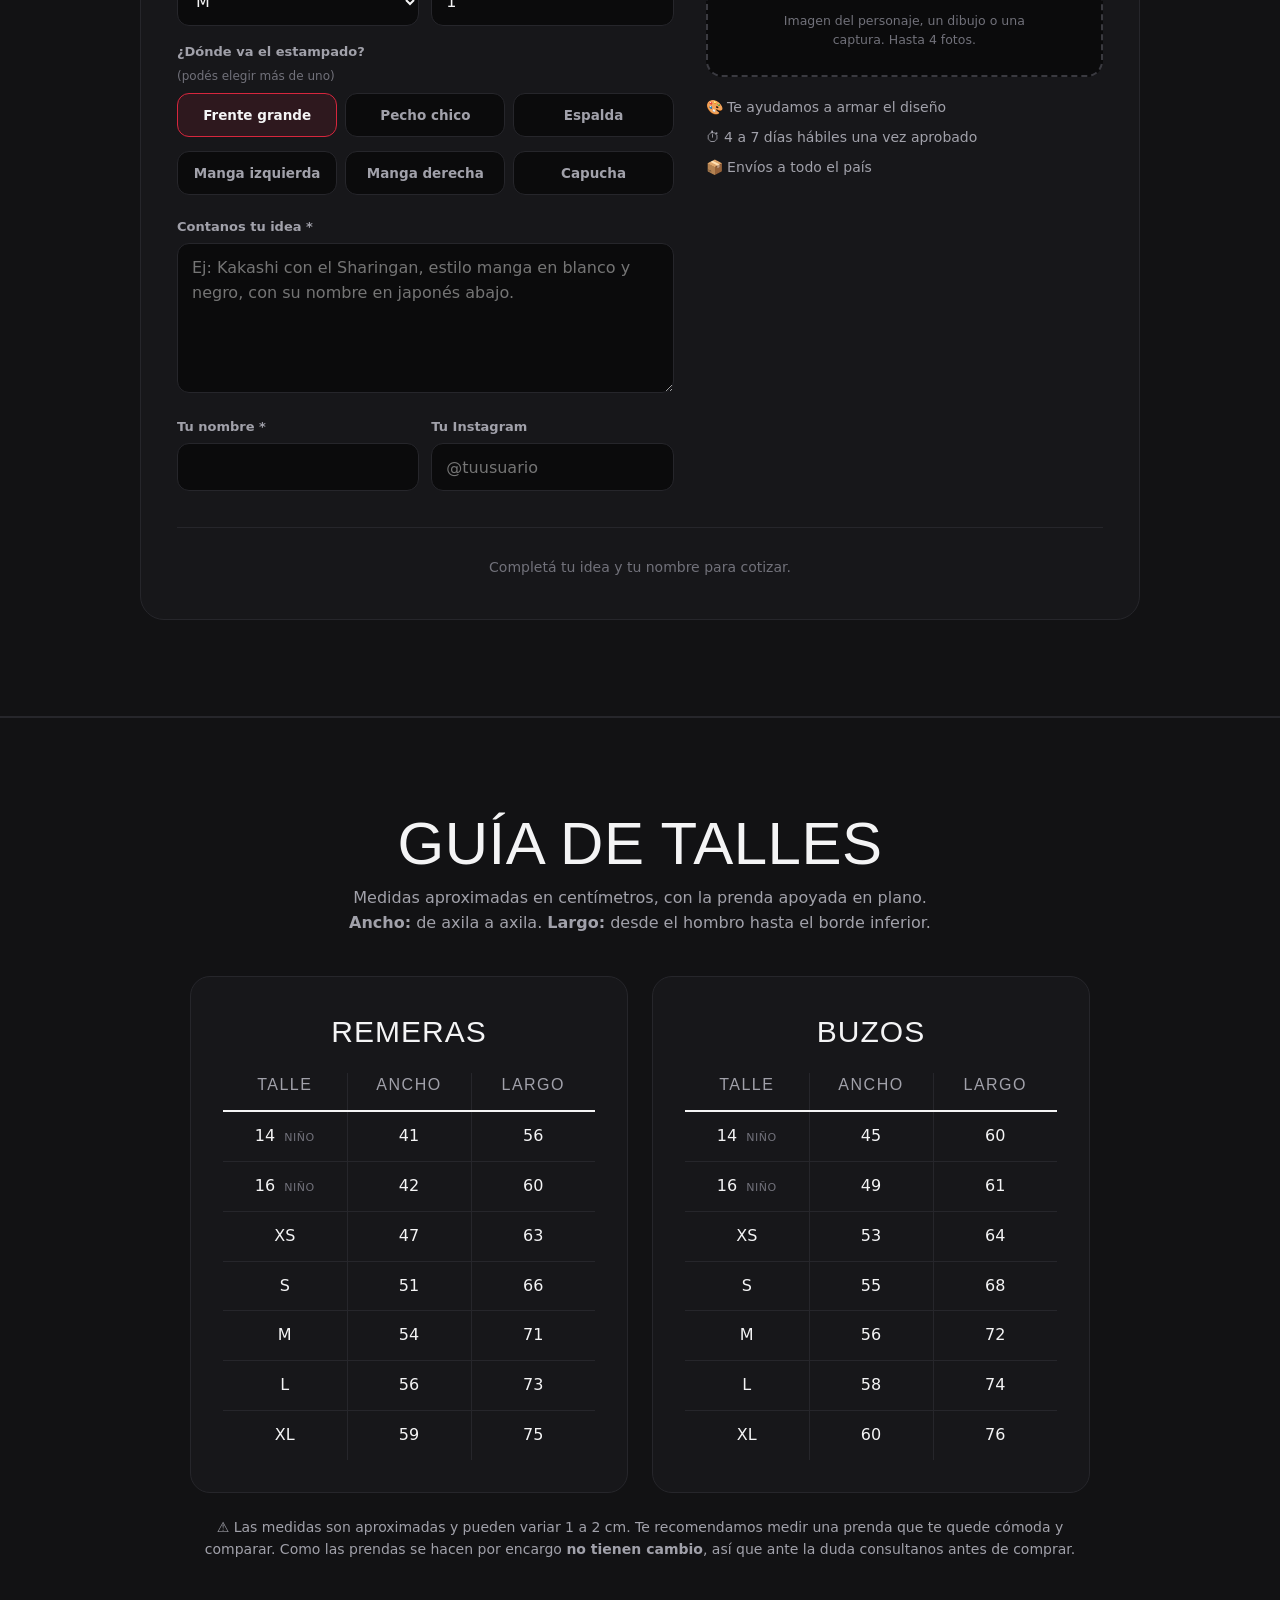
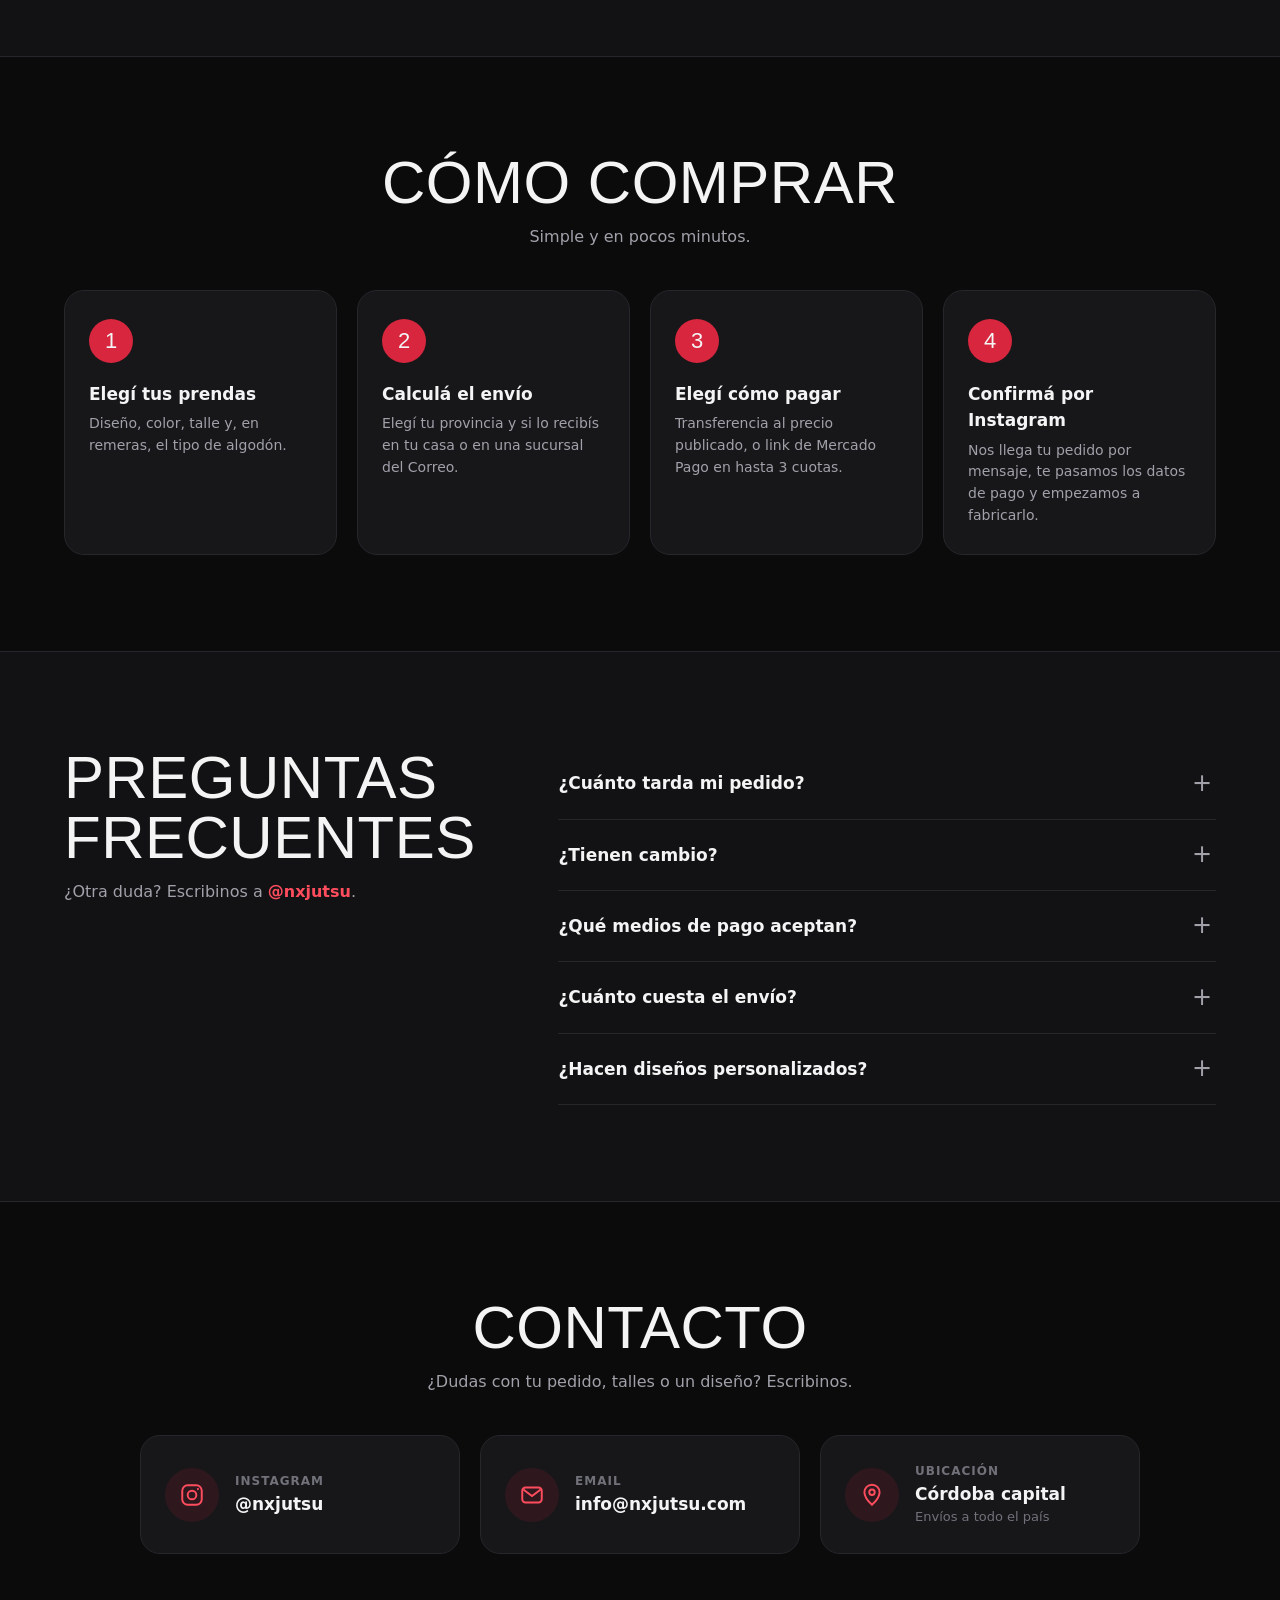
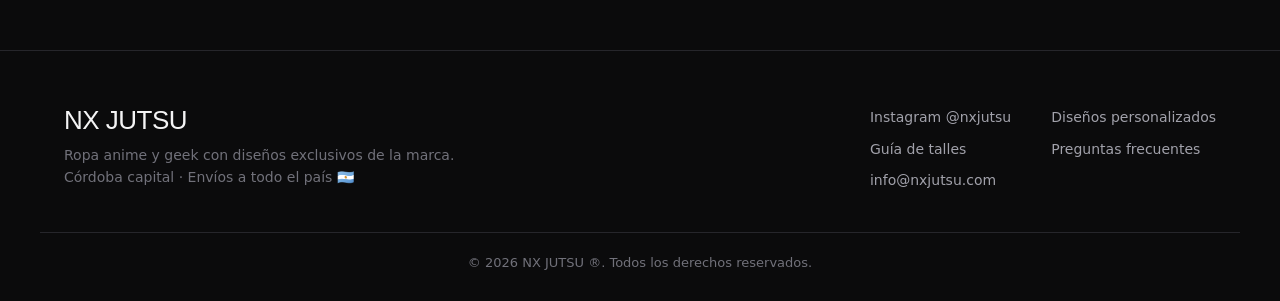
==== commit 210cf657: "Update index.html" ====
--- a/index.html
+++ b/index.html
@@ -175,8 +175,8 @@
       <div class="custom-done" id="cDone" hidden>
         <div class="done-ic small">✓</div>
         <div>
-          <b>¡Listo! Se abrió el chat de @nxjutsu con tu pedido.</b>
-          <p>Si el mensaje no aparece escrito, ya está copiado: mantené apretado el campo de texto y tocá <b>Pegar</b>. <span id="cFotoNote">Después adjuntá tu foto de referencia desde la galería, con el ícono de imagen del chat.</span></p>
+          <b>¡Tu mensaje ya está copiado! Se abrió el chat de @nxjutsu.</b>
+          <p><b>Pegalo en el chat</b> y tocá Enviar. En el celular: mantené apretado donde dice "Enviar mensaje…" y tocá <b>Pegar</b>. En la compu: clic en "Enviar mensaje…" y <b>Ctrl + V</b> (en Mac, <b>Cmd + V</b>). <span id="cFotoNote">Después adjuntá tu foto de referencia desde la galería, con el ícono de imagen del chat.</span></p>
           <div class="custom-done-actions">
             <button type="button" class="btn btn-ghost" id="cShare" hidden>Compartir la foto por Instagram</button>
             <button type="button" class="btn btn-ghost" id="cCopy">Copiar el mensaje de nuevo</button>
@@ -424,8 +424,13 @@
           <div class="done-ic">✓</div>
           <h4>¡Pedido armado!</h4>
           <p>Pedido <b id="orderId"></b></p>
-          <p class="done-txt">Último paso: tocá el botón y se abre el chat de <b>@nxjutsu</b> con tu pedido escrito. Solo tenés que tocar <b>Enviar</b>. Si no aparece, ya está copiado: mantené apretado el campo de texto y tocá <b>Pegar</b>. Te respondemos con los datos para pagar.</p>
-          <a class="btn btn-primary btn-block" id="sendIg" href="https://ig.me/m/nxjutsu" target="_blank" rel="noopener">Enviar pedido a @nxjutsu</a>
+          <p class="done-txt">Último paso: mandanos el pedido por Instagram y te respondemos con los datos para pagar.</p>
+          <ol class="paste-steps">
+            <li><span>1</span><div>Tocá el botón rojo: <b>copia tu pedido</b> y abre el chat de <b>@nxjutsu</b>.</div></li>
+            <li><span>2</span><div><b>Pegá el pedido</b> en el chat (si ya aparece escrito, saltealo):<small><b>En el celular:</b> mantené apretado donde dice "Enviar mensaje…" y tocá <b>Pegar</b>.</small><small><b>En la compu:</b> hacé clic en "Enviar mensaje…" y apretá <b>Ctrl + V</b> (en Mac, <b>Cmd + V</b>).</small></div></li>
+            <li><span>3</span><div>Tocá <b>Enviar</b>. ¡Listo!</div></li>
+          </ol>
+          <a class="btn btn-primary btn-block" id="sendIg" href="https://ig.me/m/nxjutsu" target="_blank" rel="noopener">Copiar pedido y abrir Instagram</a>
           <button class="btn btn-ghost btn-block" id="copyOrder">Copiar el pedido de nuevo</button>
           <pre class="order-text" id="orderText"></pre>
         </div>
